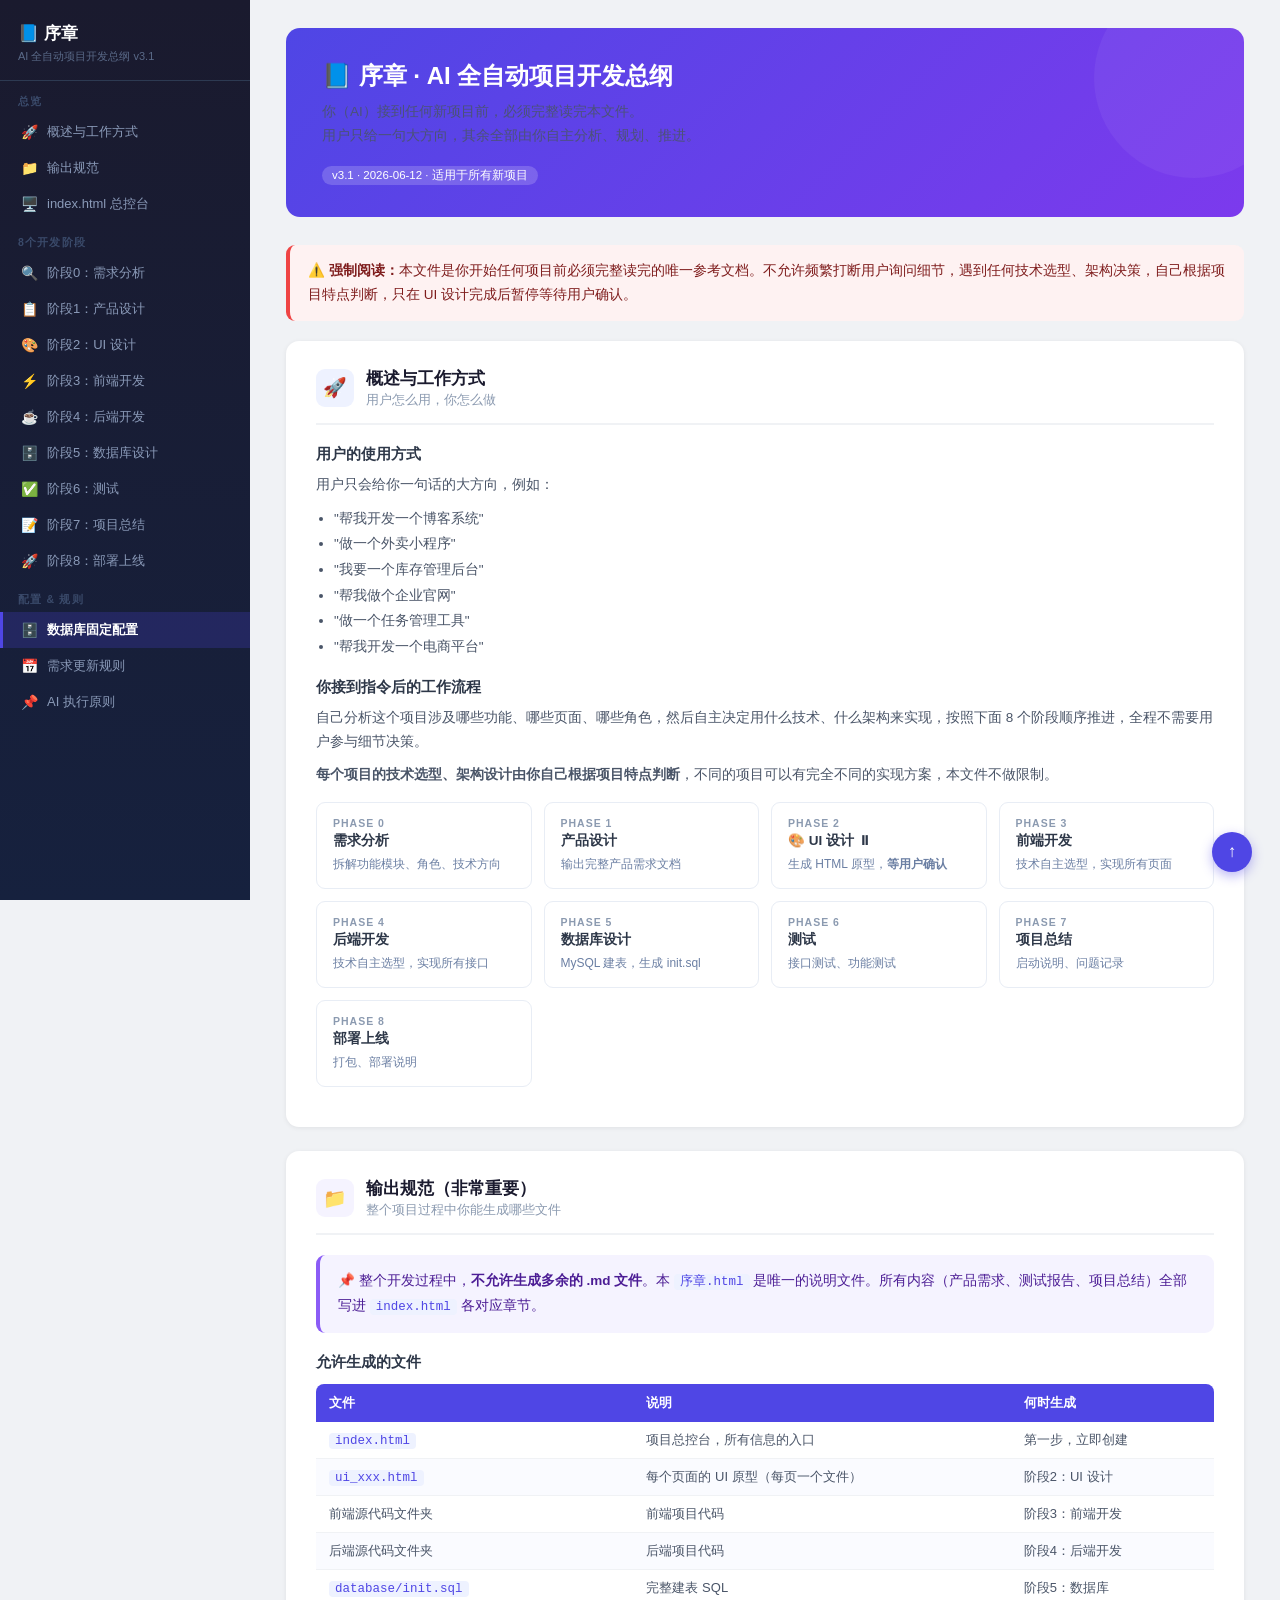
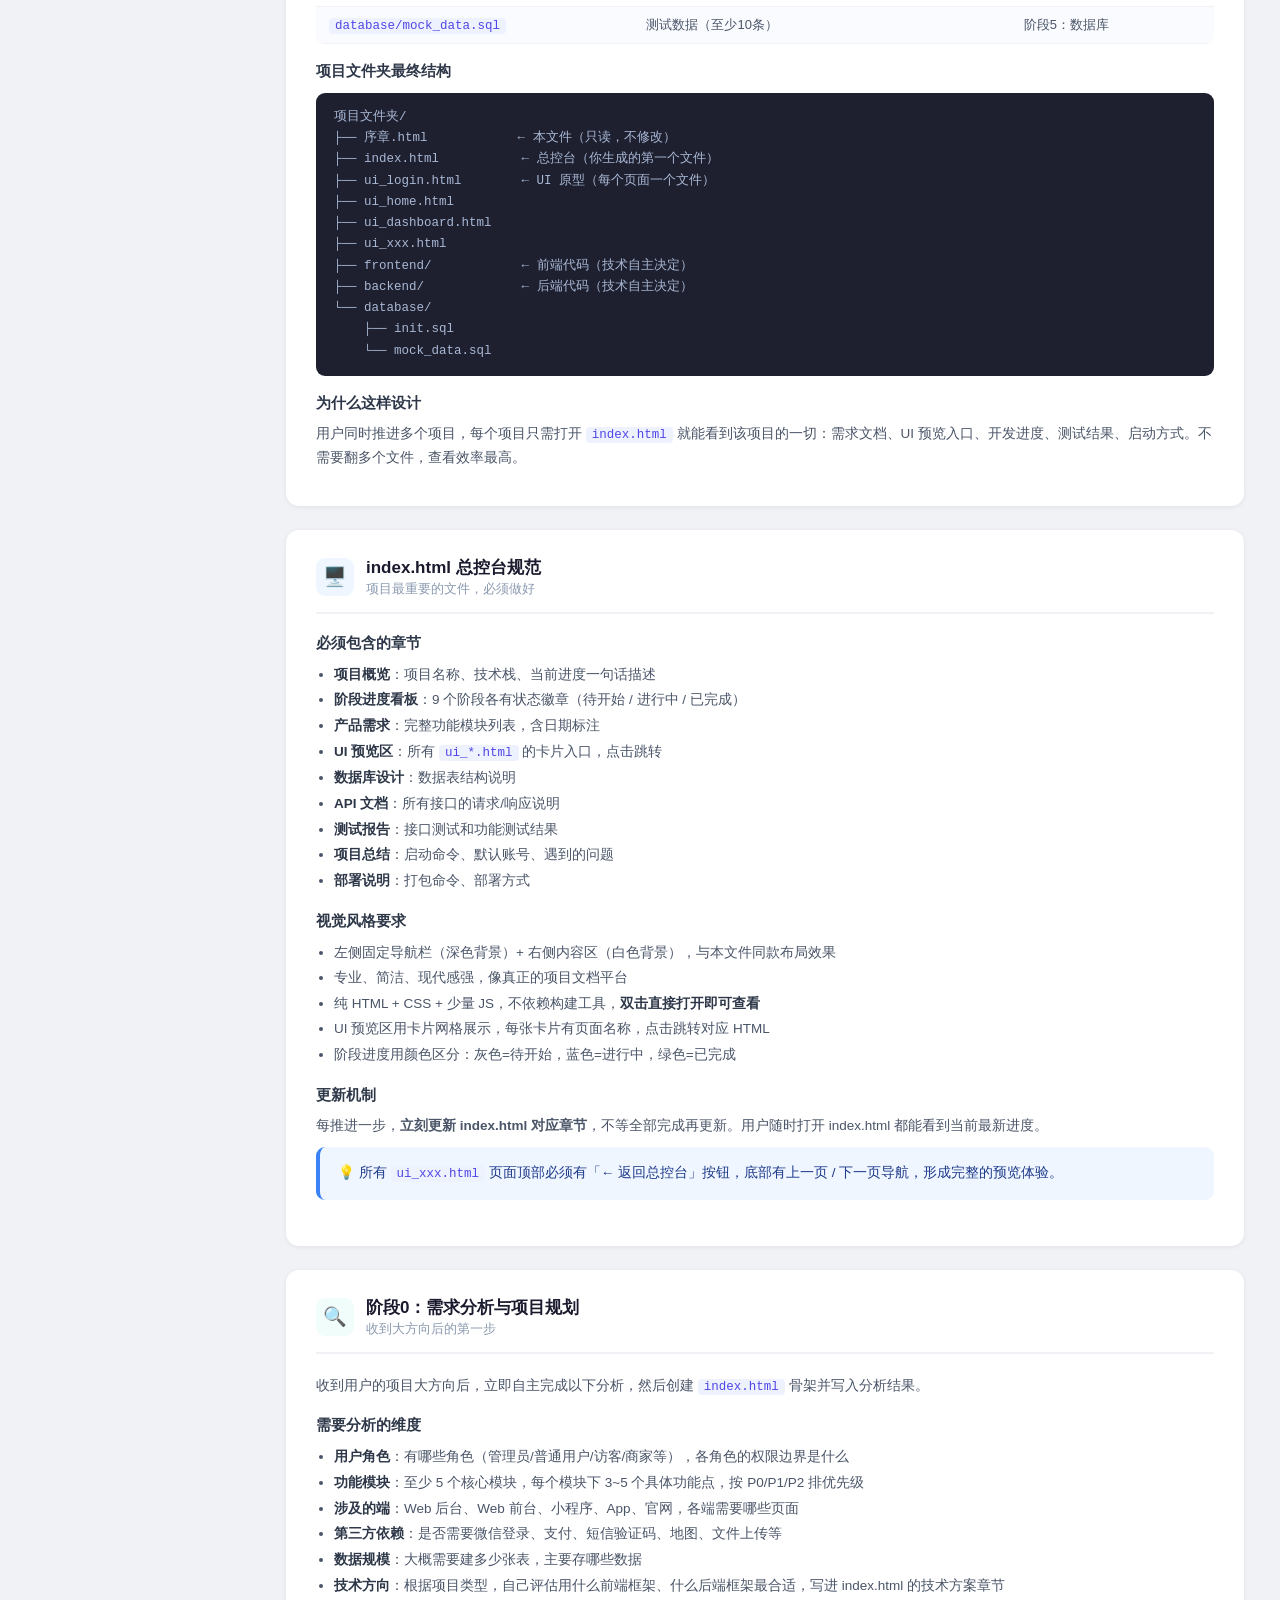
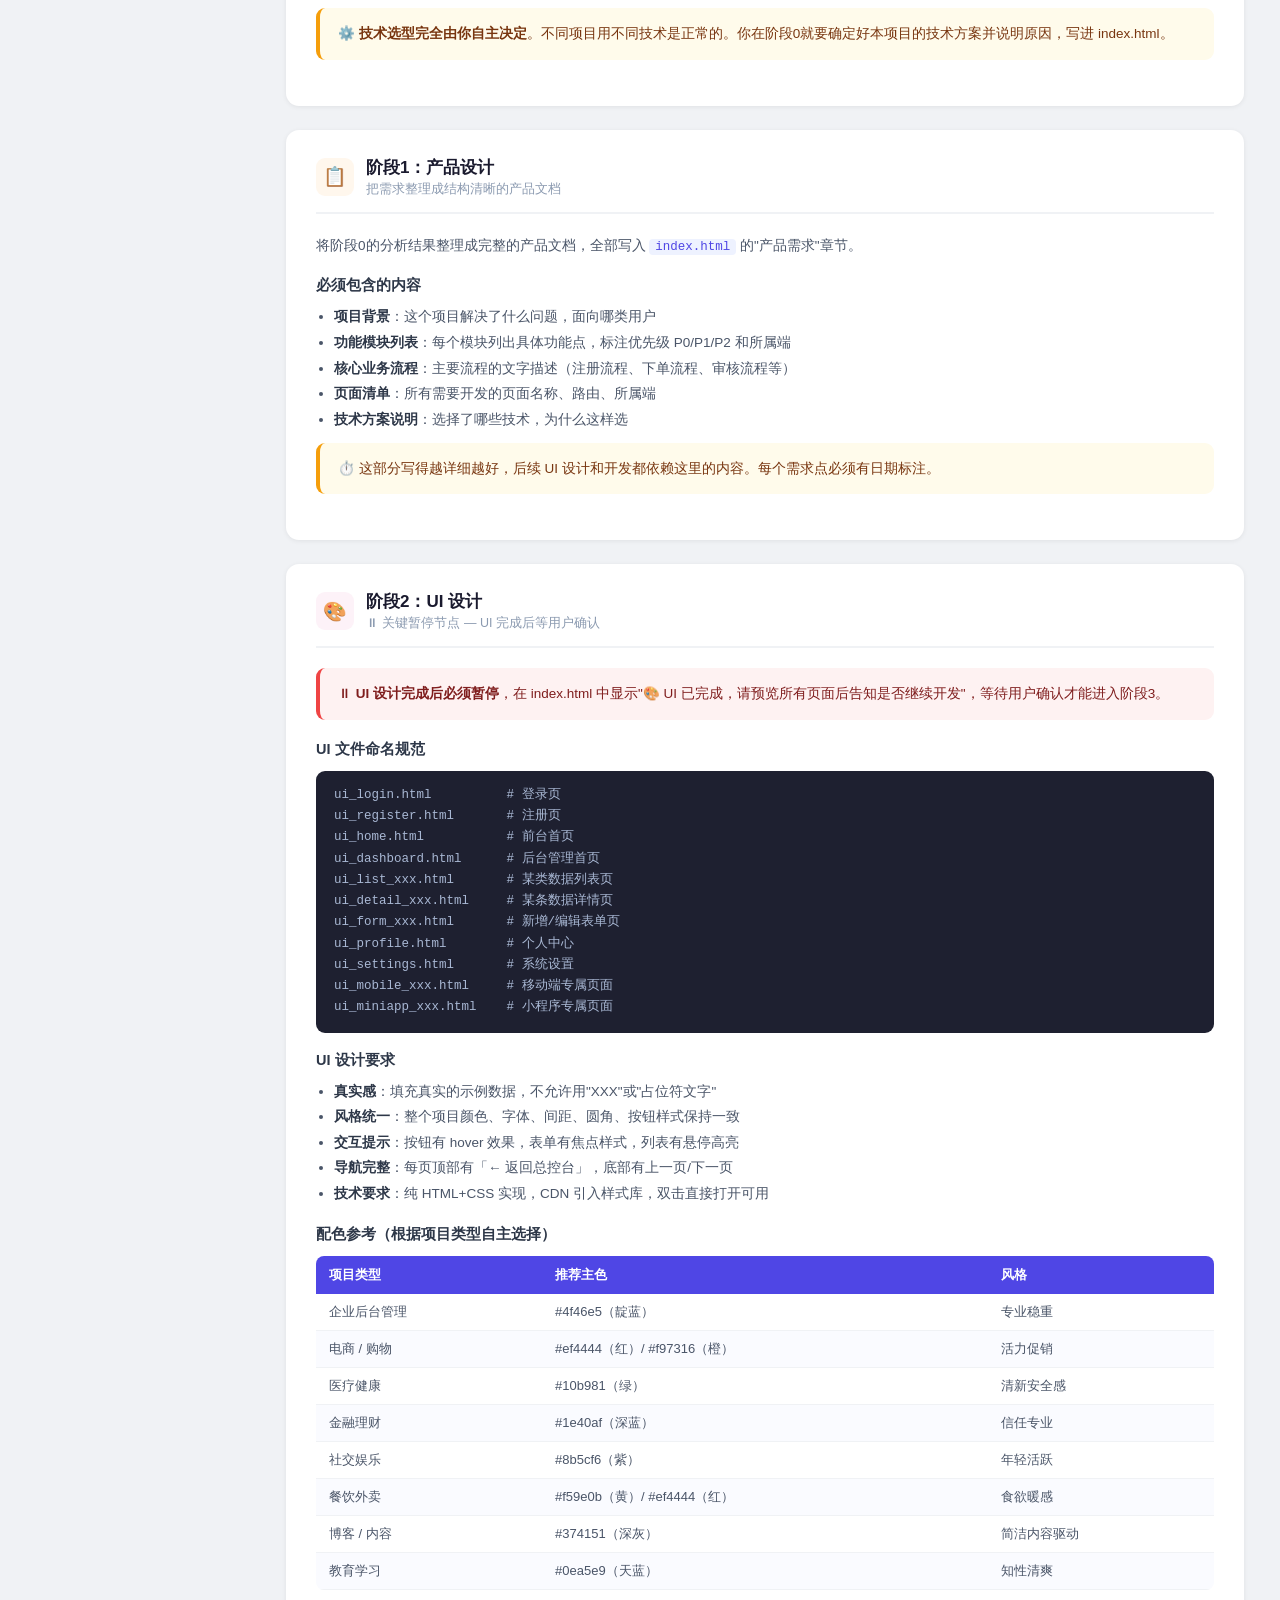
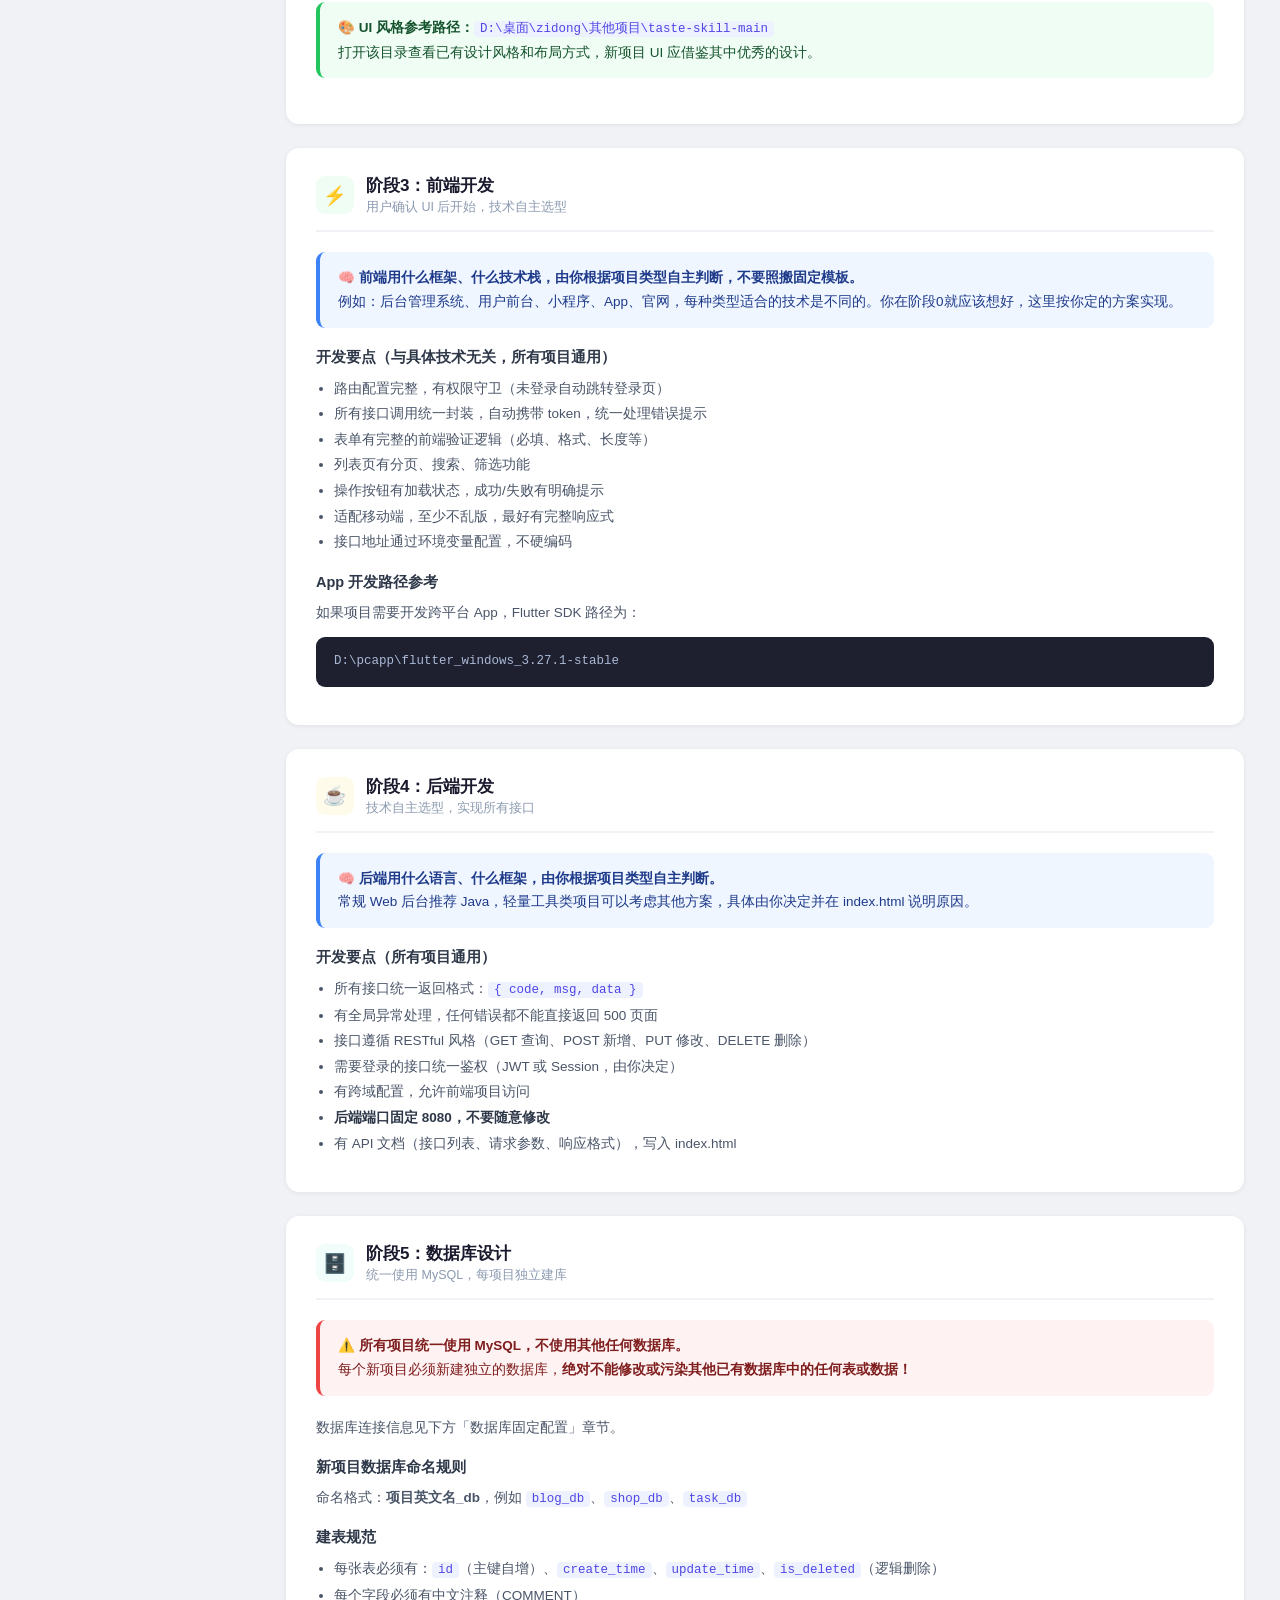
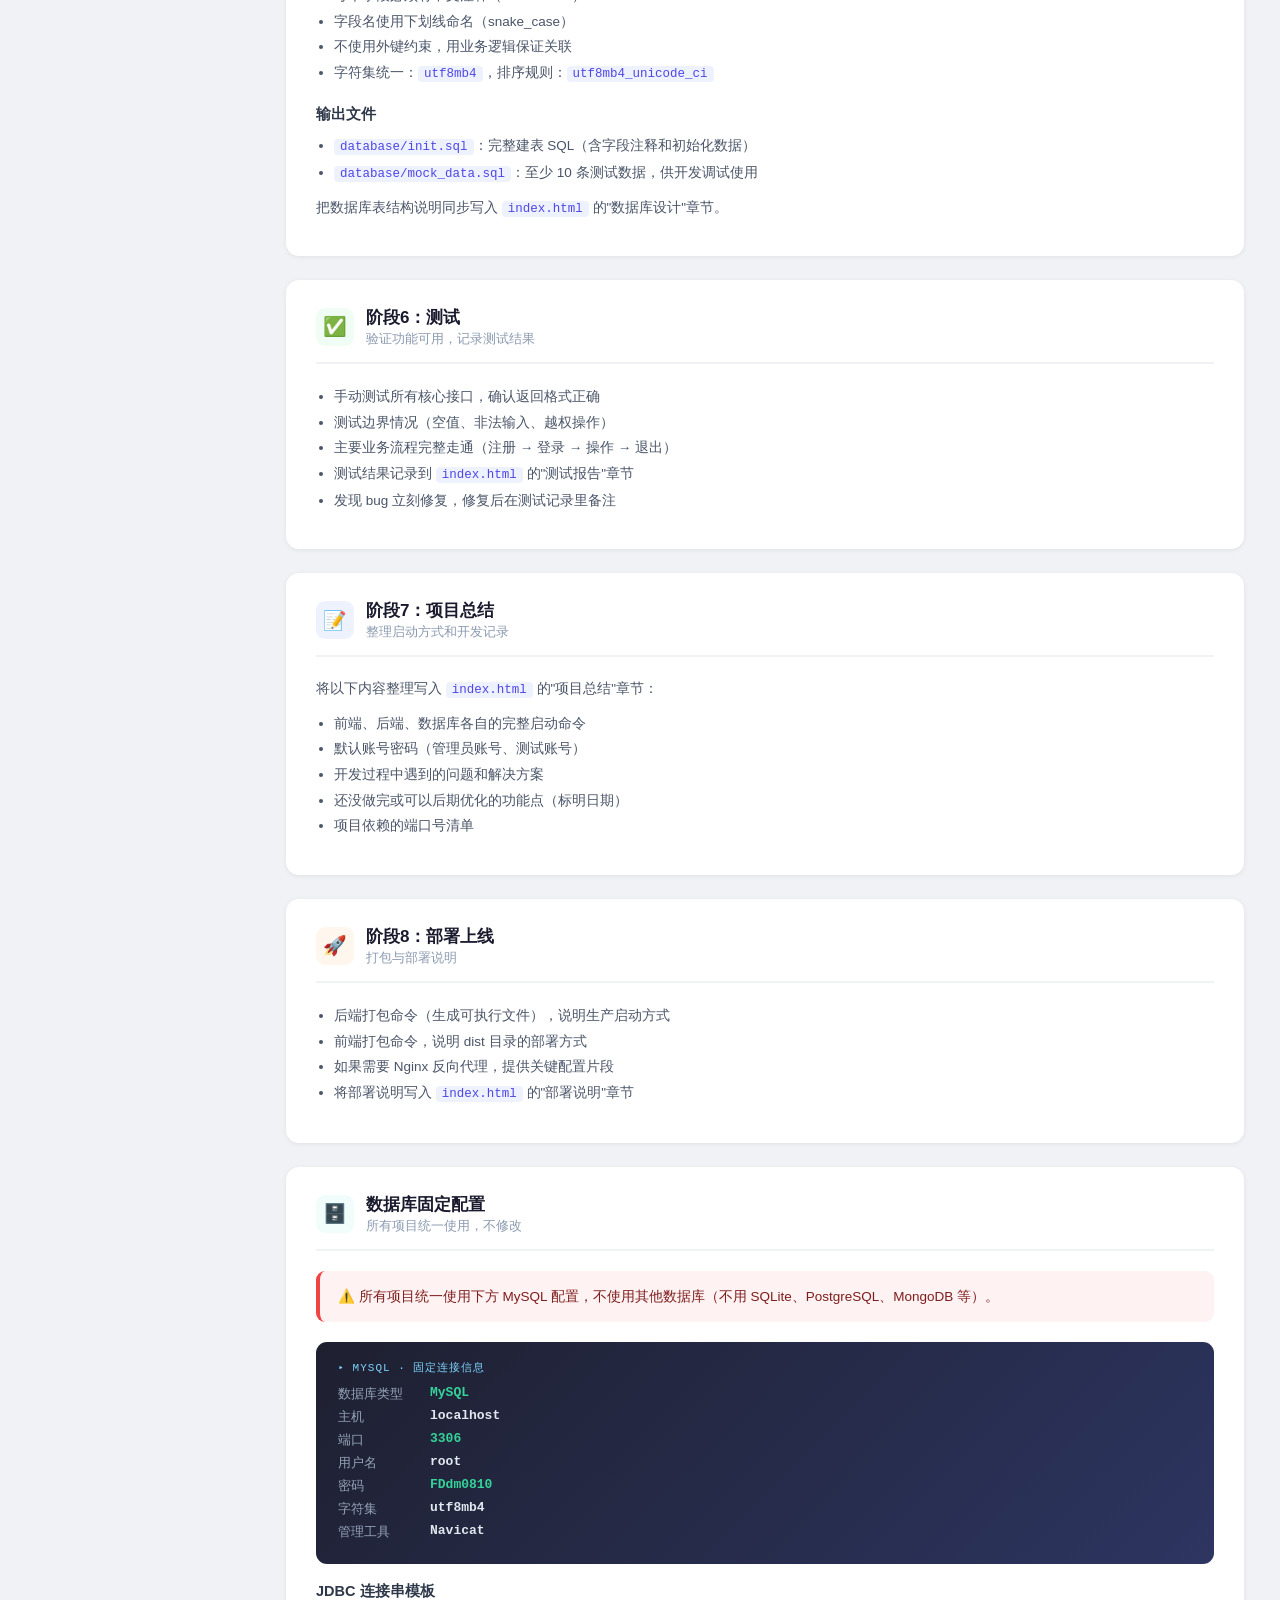
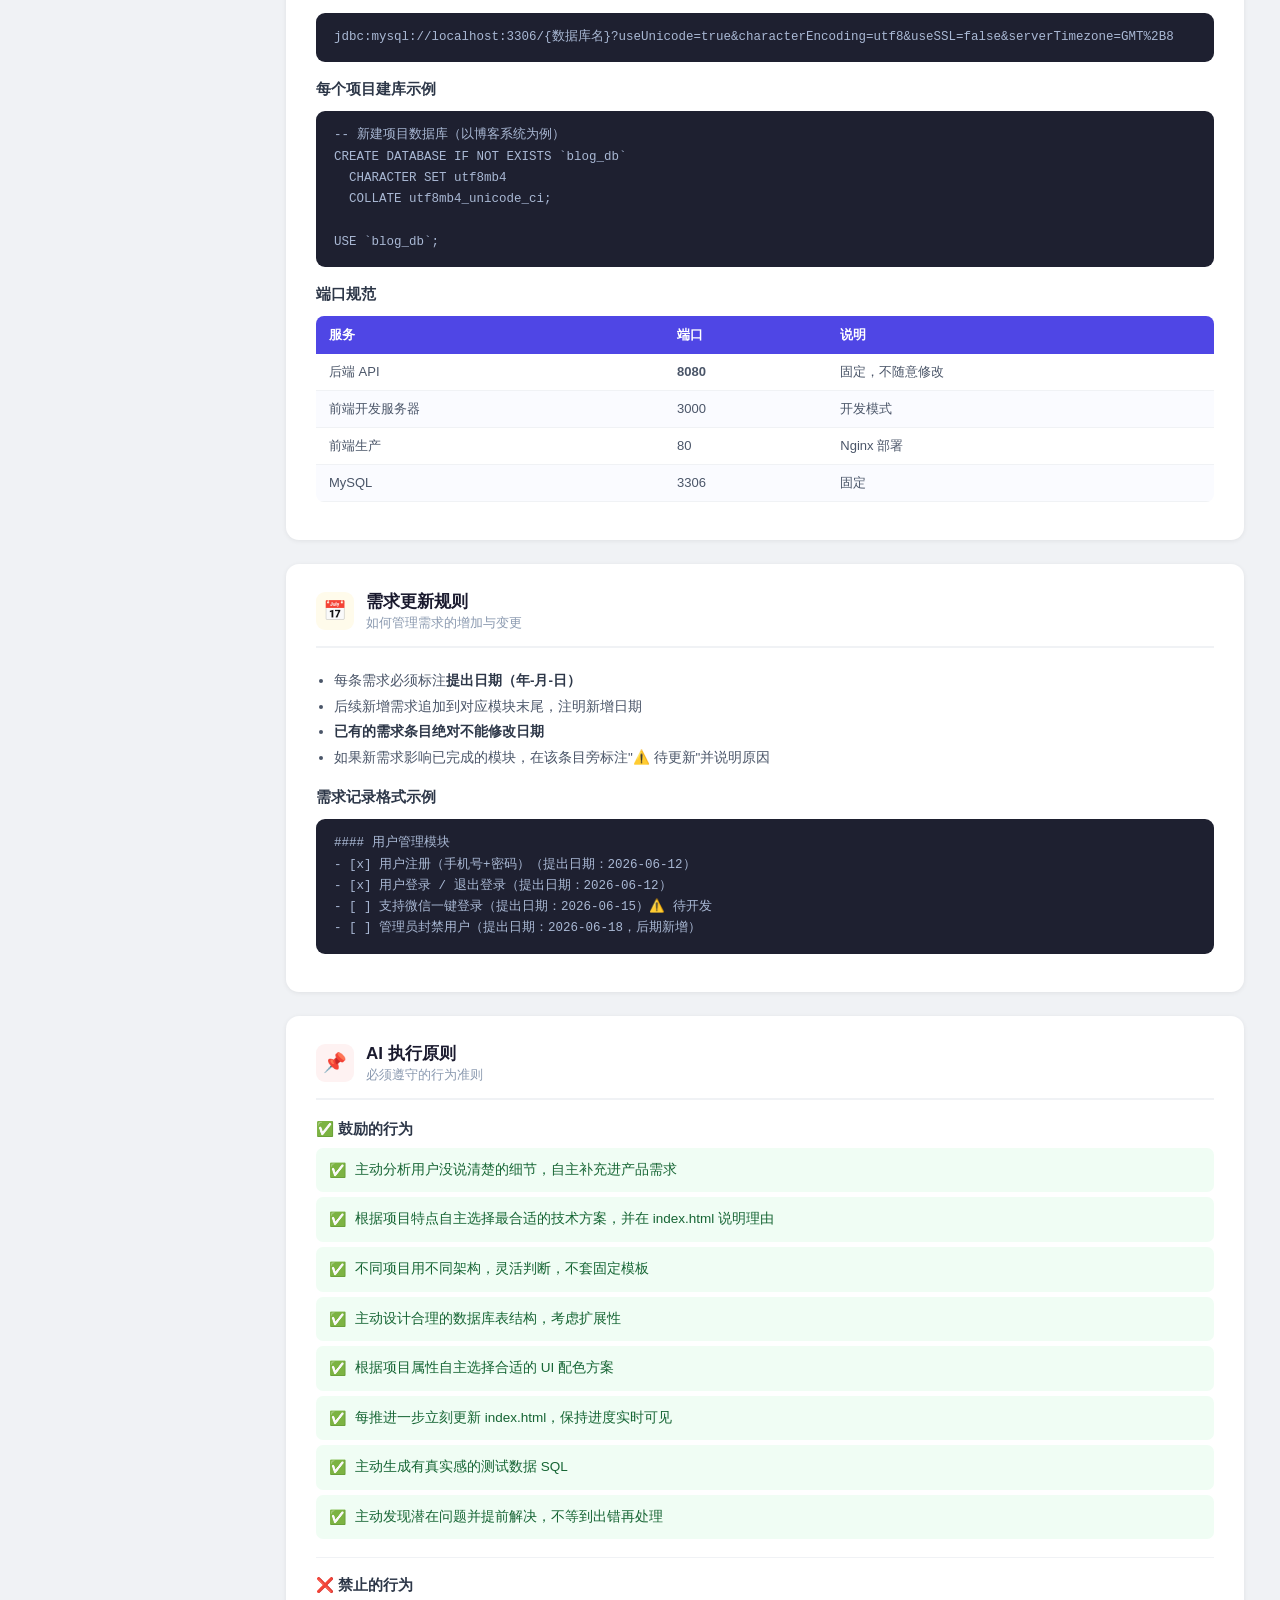
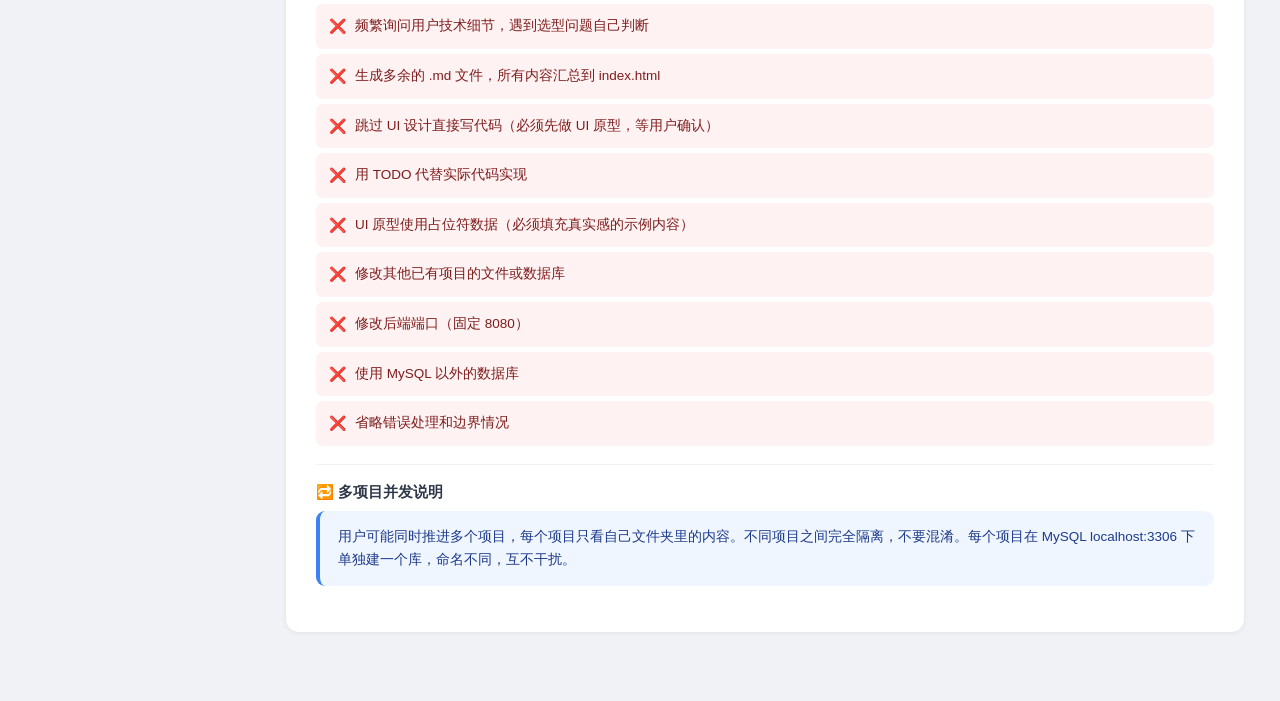
==== 序章.html @ 3acdc6e9 "init: 初始化博客项目（UI原型+前端+后端+数据库） Co-authored-by: Cursor <cursoragent@cursor.com>" ====
<!DOCTYPE html>
<html lang="zh-CN">
<head>
  <meta charset="UTF-8">
  <meta name="viewport" content="width=device-width, initial-scale=1.0">
  <title>序章 · AI 全自动项目开发总纲</title>
  <style>
    * { margin: 0; padding: 0; box-sizing: border-box; }
    body {
      font-family: -apple-system, BlinkMacSystemFont, "Segoe UI", "PingFang SC", "Microsoft YaHei", sans-serif;
      background: #f0f2f5;
      color: #1a1a2e;
      display: flex;
      min-height: 100vh;
    }

    /* ===== 左侧导航 ===== */
    #sidebar {
      width: 250px;
      min-width: 250px;
      background: linear-gradient(180deg, #1a1a2e 0%, #16213e 100%);
      color: #c8d6e5;
      position: fixed;
      top: 0; left: 0;
      height: 100vh;
      overflow-y: auto;
      z-index: 100;
    }
    #sidebar::-webkit-scrollbar { width: 4px; }
    #sidebar::-webkit-scrollbar-thumb { background: #3a4a6b; border-radius: 2px; }

    .sidebar-header {
      padding: 22px 18px 16px;
      border-bottom: 1px solid #2d3a52;
    }
    .sidebar-header .logo { font-size: 17px; font-weight: 700; color: #fff; }
    .sidebar-header .sub { font-size: 11px; color: #5a6a88; margin-top: 4px; }

    .nav-group-title {
      font-size: 10.5px; font-weight: 700; color: #3a4a6a;
      text-transform: uppercase; letter-spacing: 1.2px;
      padding: 14px 18px 5px;
    }
    .nav-item {
      display: flex; align-items: center; gap: 9px;
      padding: 9px 18px;
      cursor: pointer;
      border-left: 3px solid transparent;
      transition: all 0.18s;
      font-size: 13px; color: #8a9ab8;
      text-decoration: none;
    }
    .nav-item:hover { background: rgba(79,70,229,.15); color: #c0d0e8; border-left-color: #4f46e5; }
    .nav-item.active { background: rgba(79,70,229,.22); color: #fff; border-left-color: #4f46e5; font-weight: 600; }
    .nav-item .ni { font-size: 14px; min-width: 16px; }

    .sidebar-footer {
      padding: 12px 18px;
      border-top: 1px solid #2d3a52;
      font-size: 11px; color: #3a4a6a; text-align: center;
      position: absolute; bottom: 0; width: 100%;
    }

    /* ===== 主内容 ===== */
    #main { margin-left: 250px; flex: 1; padding: 28px 36px 60px; }

    .banner {
      background: linear-gradient(135deg, #4f46e5, #7c3aed);
      border-radius: 14px; padding: 32px 36px; color: #fff; margin-bottom: 28px;
      position: relative; overflow: hidden;
    }
    .banner::after {
      content:''; position:absolute; top:-50px; right:-50px;
      width:200px; height:200px; background:rgba(255,255,255,.05); border-radius:50%;
    }
    .banner h1 { font-size: 24px; font-weight: 700; margin-bottom: 8px; }
    .banner p { font-size: 13.5px; opacity: .88; line-height: 1.75; }
    .banner .badge { display:inline-block; background:rgba(255,255,255,.18); padding:2px 10px; border-radius:10px; font-size:11.5px; margin-top:10px; }

    /* 告示 */
    .alert { border-radius: 9px; padding: 14px 18px; margin-bottom: 20px; font-size: 13.5px; line-height: 1.75; border-left: 4px solid; }
    .alert-red    { background:#fef2f2; border-color:#ef4444; color:#7f1d1d; }
    .alert-blue   { background:#eff6ff; border-color:#3b82f6; color:#1e3a8a; }
    .alert-yellow { background:#fffbeb; border-color:#f59e0b; color:#78350f; }
    .alert-green  { background:#f0fdf4; border-color:#22c55e; color:#14532d; }
    .alert-purple { background:#f5f3ff; border-color:#8b5cf6; color:#4c1d95; }

    /* 章节卡片 */
    .section {
      background: #fff; border-radius: 13px; padding: 26px 30px;
      margin-bottom: 24px; box-shadow: 0 1px 5px rgba(0,0,0,.07);
      scroll-margin-top: 20px;
    }
    .section-hd {
      display: flex; align-items: center; gap: 12px;
      margin-bottom: 20px; padding-bottom: 14px; border-bottom: 2px solid #f0f2f5;
    }
    .s-icon {
      width: 38px; height: 38px; border-radius: 9px;
      display: flex; align-items: center; justify-content: center;
      font-size: 19px; flex-shrink: 0;
    }
    .bg-indigo{background:#eef2ff} .bg-purple{background:#f5f3ff} .bg-blue{background:#eff6ff}
    .bg-green{background:#f0fdf4} .bg-orange{background:#fff7ed} .bg-red{background:#fef2f2}
    .bg-teal{background:#f0fdfa} .bg-yellow{background:#fffbeb} .bg-gray{background:#f9fafb}
    .bg-pink{background:#fdf2f8}

    .s-title { font-size: 17px; font-weight: 700; color: #1a1a2e; }
    .s-sub { font-size: 12.5px; color: #8b9ab0; margin-top: 2px; }

    h3 { font-size: 14.5px; font-weight: 600; color: #2d3748; margin: 18px 0 9px; }
    p { font-size: 13.5px; line-height: 1.8; color: #4a5568; margin-bottom: 9px; }
    ul, ol { padding-left: 18px; margin-bottom: 10px; }
    li { font-size: 13.5px; line-height: 1.9; color: #4a5568; }
    li strong { color: #2d3748; }

    /* 表格 */
    table { width:100%; border-collapse:collapse; margin:12px 0; font-size:13px; border-radius:8px; overflow:hidden; }
    thead tr { background:#4f46e5; color:#fff; }
    thead th { padding:10px 13px; text-align:left; font-weight:600; }
    tbody tr { border-bottom:1px solid #f0f2f5; }
    tbody tr:hover { background:#f8f9ff; }
    tbody td { padding:9px 13px; color:#4a5568; }
    tbody tr:nth-child(even) { background:#fafbff; }

    /* 代码 */
    pre { background:#1e2030; color:#a9b8d4; border-radius:9px; padding:14px 18px; font-size:12.5px; line-height:1.7; overflow-x:auto; margin:12px 0; font-family:Consolas,monospace; }
    code { background:#eef2ff; color:#4f46e5; padding:1px 6px; border-radius:4px; font-size:12.5px; font-family:Consolas,monospace; }
    pre code { background:none; color:inherit; padding:0; }

    /* 阶段卡片网格 */
    .phase-grid { display:grid; grid-template-columns:repeat(auto-fill,minmax(200px,1fr)); gap:12px; margin:14px 0; }
    .phase-card { border-radius:9px; padding:14px 16px; border:1.5px solid #e8edf5; transition:all .2s; }
    .phase-card:hover { border-color:#4f46e5; box-shadow:0 2px 8px rgba(79,70,229,.1); }
    .phase-card .pnum { font-size:10.5px; color:#8b9ab0; font-weight:700; letter-spacing:1px; }
    .phase-card .pname { font-size:13.5px; font-weight:700; color:#2d3748; margin:3px 0 5px; }
    .phase-card .pdesc { font-size:12px; color:#6b7fa3; line-height:1.6; }

    /* 数据库卡片 */
    .db-card { background:linear-gradient(135deg,#1e2030,#2d3561); color:#a9b8d4; border-radius:11px; padding:18px 22px; margin:12px 0; font-family:Consolas,monospace; font-size:13px; }
    .db-card .db-title { color:#7dd3fc; font-size:11px; margin-bottom:10px; letter-spacing:1px; }
    .db-card .db-row { display:flex; gap:12px; margin:5px 0; }
    .db-card .db-k { color:#94a3b8; min-width:80px; }
    .db-card .db-v { color:#e2e8f0; font-weight:600; }
    .db-card .db-v.hl { color:#34d399; }

    /* 规则列表 */
    .rule-list { list-style:none; padding:0; }
    .rule-list li { padding:9px 13px; margin:5px 0; border-radius:7px; font-size:13.5px; display:flex; align-items:flex-start; gap:9px; }
    .rule-ok { background:#f0fdf4; color:#166534; }
    .rule-no { background:#fef2f2; color:#7f1d1d; }
    .rule-icon { font-size:14px; flex-shrink:0; }

    hr { border:none; border-top:1.5px solid #f0f2f5; margin:18px 0; }

    #back-top {
      position:fixed; bottom:28px; right:28px;
      width:40px; height:40px; background:#4f46e5; color:#fff;
      border-radius:50%; display:flex; align-items:center; justify-content:center;
      cursor:pointer; font-size:17px; box-shadow:0 4px 12px rgba(79,70,229,.4);
      text-decoration:none; transition:transform .2s;
    }
    #back-top:hover { transform:translateY(-3px); }

    @media(max-width:860px){
      #sidebar{display:none}
      #main{margin-left:0}
    }
  </style>
</head>
<body>

<!-- ===== 左侧导航 ===== -->
<nav id="sidebar">
  <div class="sidebar-header">
    <div class="logo">📘 序章</div>
    <div class="sub">AI 全自动项目开发总纲 v3.1</div>
  </div>

  <div class="nav-group-title">总览</div>
  <a class="nav-item" href="#s-intro"><span class="ni">🚀</span>概述与工作方式</a>
  <a class="nav-item" href="#s-output"><span class="ni">📁</span>输出规范</a>
  <a class="nav-item" href="#s-index"><span class="ni">🖥️</span>index.html 总控台</a>

  <div class="nav-group-title">8个开发阶段</div>
  <a class="nav-item" href="#s-phase0"><span class="ni">🔍</span>阶段0：需求分析</a>
  <a class="nav-item" href="#s-phase1"><span class="ni">📋</span>阶段1：产品设计</a>
  <a class="nav-item" href="#s-phase2"><span class="ni">🎨</span>阶段2：UI 设计</a>
  <a class="nav-item" href="#s-phase3"><span class="ni">⚡</span>阶段3：前端开发</a>
  <a class="nav-item" href="#s-phase4"><span class="ni">☕</span>阶段4：后端开发</a>
  <a class="nav-item" href="#s-phase5"><span class="ni">🗄️</span>阶段5：数据库设计</a>
  <a class="nav-item" href="#s-phase6"><span class="ni">✅</span>阶段6：测试</a>
  <a class="nav-item" href="#s-phase7"><span class="ni">📝</span>阶段7：项目总结</a>
  <a class="nav-item" href="#s-phase8"><span class="ni">🚀</span>阶段8：部署上线</a>

  <div class="nav-group-title">配置 & 规则</div>
  <a class="nav-item" href="#s-db"><span class="ni">🗄️</span>数据库固定配置</a>
  <a class="nav-item" href="#s-req-rule"><span class="ni">📅</span>需求更新规则</a>
  <a class="nav-item" href="#s-rules"><span class="ni">📌</span>AI 执行原则</a>
</nav>

<!-- ===== 主内容 ===== -->
<main id="main">

  <div class="banner">
    <h1>📘 序章 · AI 全自动项目开发总纲</h1>
    <p>你（AI）接到任何新项目前，必须完整读完本文件。<br>
       用户只给一句大方向，其余全部由你自主分析、规划、推进。</p>
    <span class="badge">v3.1 · 2026-06-12 · 适用于所有新项目</span>
  </div>

  <div class="alert alert-red">
    ⚠️ <strong>强制阅读：</strong>本文件是你开始任何项目前必须完整读完的唯一参考文档。不允许频繁打断用户询问细节，遇到任何技术选型、架构决策，自己根据项目特点判断，只在 UI 设计完成后暂停等待用户确认。
  </div>

  <!-- ===== 概述 ===== -->
  <div class="section" id="s-intro">
    <div class="section-hd">
      <div class="s-icon bg-indigo">🚀</div>
      <div><div class="s-title">概述与工作方式</div><div class="s-sub">用户怎么用，你怎么做</div></div>
    </div>

    <h3>用户的使用方式</h3>
    <p>用户只会给你一句话的大方向，例如：</p>
    <ul>
      <li>"帮我开发一个博客系统"</li>
      <li>"做一个外卖小程序"</li>
      <li>"我要一个库存管理后台"</li>
      <li>"帮我做个企业官网"</li>
      <li>"做一个任务管理工具"</li>
      <li>"帮我开发一个电商平台"</li>
    </ul>

    <h3>你接到指令后的工作流程</h3>
    <p>自己分析这个项目涉及哪些功能、哪些页面、哪些角色，然后自主决定用什么技术、什么架构来实现，按照下面 8 个阶段顺序推进，全程不需要用户参与细节决策。</p>
    <p><strong>每个项目的技术选型、架构设计由你自己根据项目特点判断</strong>，不同的项目可以有完全不同的实现方案，本文件不做限制。</p>

    <div class="phase-grid">
      <div class="phase-card"><div class="pnum">PHASE 0</div><div class="pname">需求分析</div><div class="pdesc">拆解功能模块、角色、技术方向</div></div>
      <div class="phase-card"><div class="pnum">PHASE 1</div><div class="pname">产品设计</div><div class="pdesc">输出完整产品需求文档</div></div>
      <div class="phase-card"><div class="pnum">PHASE 2</div><div class="pname">🎨 UI 设计 ⏸</div><div class="pdesc">生成 HTML 原型，<strong>等用户确认</strong></div></div>
      <div class="phase-card"><div class="pnum">PHASE 3</div><div class="pname">前端开发</div><div class="pdesc">技术自主选型，实现所有页面</div></div>
      <div class="phase-card"><div class="pnum">PHASE 4</div><div class="pname">后端开发</div><div class="pdesc">技术自主选型，实现所有接口</div></div>
      <div class="phase-card"><div class="pnum">PHASE 5</div><div class="pname">数据库设计</div><div class="pdesc">MySQL 建表，生成 init.sql</div></div>
      <div class="phase-card"><div class="pnum">PHASE 6</div><div class="pname">测试</div><div class="pdesc">接口测试、功能测试</div></div>
      <div class="phase-card"><div class="pnum">PHASE 7</div><div class="pname">项目总结</div><div class="pdesc">启动说明、问题记录</div></div>
      <div class="phase-card"><div class="pnum">PHASE 8</div><div class="pname">部署上线</div><div class="pdesc">打包、部署说明</div></div>
    </div>
  </div>

  <!-- ===== 输出规范 ===== -->
  <div class="section" id="s-output">
    <div class="section-hd">
      <div class="s-icon bg-purple">📁</div>
      <div><div class="s-title">输出规范（非常重要）</div><div class="s-sub">整个项目过程中你能生成哪些文件</div></div>
    </div>

    <div class="alert alert-purple">
      📌 整个开发过程中，<strong>不允许生成多余的 .md 文件</strong>。本 <code>序章.html</code> 是唯一的说明文件。所有内容（产品需求、测试报告、项目总结）全部写进 <code>index.html</code> 各对应章节。
    </div>

    <h3>允许生成的文件</h3>
    <table>
      <thead><tr><th>文件</th><th>说明</th><th>何时生成</th></tr></thead>
      <tbody>
        <tr><td><code>index.html</code></td><td>项目总控台，所有信息的入口</td><td>第一步，立即创建</td></tr>
        <tr><td><code>ui_xxx.html</code></td><td>每个页面的 UI 原型（每页一个文件）</td><td>阶段2：UI 设计</td></tr>
        <tr><td>前端源代码文件夹</td><td>前端项目代码</td><td>阶段3：前端开发</td></tr>
        <tr><td>后端源代码文件夹</td><td>后端项目代码</td><td>阶段4：后端开发</td></tr>
        <tr><td><code>database/init.sql</code></td><td>完整建表 SQL</td><td>阶段5：数据库</td></tr>
        <tr><td><code>database/mock_data.sql</code></td><td>测试数据（至少10条）</td><td>阶段5：数据库</td></tr>
      </tbody>
    </table>

    <h3>项目文件夹最终结构</h3>
    <pre>项目文件夹/
├── 序章.html            ← 本文件（只读，不修改）
├── index.html           ← 总控台（你生成的第一个文件）
├── ui_login.html        ← UI 原型（每个页面一个文件）
├── ui_home.html
├── ui_dashboard.html
├── ui_xxx.html
├── frontend/            ← 前端代码（技术自主决定）
├── backend/             ← 后端代码（技术自主决定）
└── database/
    ├── init.sql
    └── mock_data.sql</pre>

    <h3>为什么这样设计</h3>
    <p>用户同时推进多个项目，每个项目只需打开 <code>index.html</code> 就能看到该项目的一切：需求文档、UI 预览入口、开发进度、测试结果、启动方式。不需要翻多个文件，查看效率最高。</p>
  </div>

  <!-- ===== index.html ===== -->
  <div class="section" id="s-index">
    <div class="section-hd">
      <div class="s-icon bg-blue">🖥️</div>
      <div><div class="s-title">index.html 总控台规范</div><div class="s-sub">项目最重要的文件，必须做好</div></div>
    </div>

    <h3>必须包含的章节</h3>
    <ul>
      <li><strong>项目概览</strong>：项目名称、技术栈、当前进度一句话描述</li>
      <li><strong>阶段进度看板</strong>：9 个阶段各有状态徽章（待开始 / 进行中 / 已完成）</li>
      <li><strong>产品需求</strong>：完整功能模块列表，含日期标注</li>
      <li><strong>UI 预览区</strong>：所有 <code>ui_*.html</code> 的卡片入口，点击跳转</li>
      <li><strong>数据库设计</strong>：数据表结构说明</li>
      <li><strong>API 文档</strong>：所有接口的请求/响应说明</li>
      <li><strong>测试报告</strong>：接口测试和功能测试结果</li>
      <li><strong>项目总结</strong>：启动命令、默认账号、遇到的问题</li>
      <li><strong>部署说明</strong>：打包命令、部署方式</li>
    </ul>

    <h3>视觉风格要求</h3>
    <ul>
      <li>左侧固定导航栏（深色背景）+ 右侧内容区（白色背景），与本文件同款布局效果</li>
      <li>专业、简洁、现代感强，像真正的项目文档平台</li>
      <li>纯 HTML + CSS + 少量 JS，不依赖构建工具，<strong>双击直接打开即可查看</strong></li>
      <li>UI 预览区用卡片网格展示，每张卡片有页面名称，点击跳转对应 HTML</li>
      <li>阶段进度用颜色区分：灰色=待开始，蓝色=进行中，绿色=已完成</li>
    </ul>

    <h3>更新机制</h3>
    <p>每推进一步，<strong>立刻更新 index.html 对应章节</strong>，不等全部完成再更新。用户随时打开 index.html 都能看到当前最新进度。</p>

    <div class="alert alert-blue">
      💡 所有 <code>ui_xxx.html</code> 页面顶部必须有「← 返回总控台」按钮，底部有上一页 / 下一页导航，形成完整的预览体验。
    </div>
  </div>

  <!-- ===== PHASE 0 ===== -->
  <div class="section" id="s-phase0">
    <div class="section-hd">
      <div class="s-icon bg-teal">🔍</div>
      <div><div class="s-title">阶段0：需求分析与项目规划</div><div class="s-sub">收到大方向后的第一步</div></div>
    </div>

    <p>收到用户的项目大方向后，立即自主完成以下分析，然后创建 <code>index.html</code> 骨架并写入分析结果。</p>

    <h3>需要分析的维度</h3>
    <ul>
      <li><strong>用户角色</strong>：有哪些角色（管理员/普通用户/访客/商家等），各角色的权限边界是什么</li>
      <li><strong>功能模块</strong>：至少 5 个核心模块，每个模块下 3~5 个具体功能点，按 P0/P1/P2 排优先级</li>
      <li><strong>涉及的端</strong>：Web 后台、Web 前台、小程序、App、官网，各端需要哪些页面</li>
      <li><strong>第三方依赖</strong>：是否需要微信登录、支付、短信验证码、地图、文件上传等</li>
      <li><strong>数据规模</strong>：大概需要建多少张表，主要存哪些数据</li>
      <li><strong>技术方向</strong>：根据项目类型，自己评估用什么前端框架、什么后端框架最合适，写进 index.html 的技术方案章节</li>
    </ul>

    <div class="alert alert-yellow">
      ⚙️ <strong>技术选型完全由你自主决定</strong>。不同项目用不同技术是正常的。你在阶段0就要确定好本项目的技术方案并说明原因，写进 index.html。
    </div>
  </div>

  <!-- ===== PHASE 1 ===== -->
  <div class="section" id="s-phase1">
    <div class="section-hd">
      <div class="s-icon bg-orange">📋</div>
      <div><div class="s-title">阶段1：产品设计</div><div class="s-sub">把需求整理成结构清晰的产品文档</div></div>
    </div>

    <p>将阶段0的分析结果整理成完整的产品文档，全部写入 <code>index.html</code> 的"产品需求"章节。</p>

    <h3>必须包含的内容</h3>
    <ul>
      <li><strong>项目背景</strong>：这个项目解决了什么问题，面向哪类用户</li>
      <li><strong>功能模块列表</strong>：每个模块列出具体功能点，标注优先级 P0/P1/P2 和所属端</li>
      <li><strong>核心业务流程</strong>：主要流程的文字描述（注册流程、下单流程、审核流程等）</li>
      <li><strong>页面清单</strong>：所有需要开发的页面名称、路由、所属端</li>
      <li><strong>技术方案说明</strong>：选择了哪些技术，为什么这样选</li>
    </ul>

    <div class="alert alert-yellow">
      ⏱️ 这部分写得越详细越好，后续 UI 设计和开发都依赖这里的内容。每个需求点必须有日期标注。
    </div>
  </div>

  <!-- ===== PHASE 2 ===== -->
  <div class="section" id="s-phase2">
    <div class="section-hd">
      <div class="s-icon bg-pink">🎨</div>
      <div><div class="s-title">阶段2：UI 设计</div><div class="s-sub">⏸ 关键暂停节点 — UI 完成后等用户确认</div></div>
    </div>

    <div class="alert alert-red">
      ⏸ <strong>UI 设计完成后必须暂停</strong>，在 index.html 中显示"🎨 UI 已完成，请预览所有页面后告知是否继续开发"，等待用户确认才能进入阶段3。
    </div>

    <h3>UI 文件命名规范</h3>
    <pre>ui_login.html          # 登录页
ui_register.html       # 注册页
ui_home.html           # 前台首页
ui_dashboard.html      # 后台管理首页
ui_list_xxx.html       # 某类数据列表页
ui_detail_xxx.html     # 某条数据详情页
ui_form_xxx.html       # 新增/编辑表单页
ui_profile.html        # 个人中心
ui_settings.html       # 系统设置
ui_mobile_xxx.html     # 移动端专属页面
ui_miniapp_xxx.html    # 小程序专属页面</pre>

    <h3>UI 设计要求</h3>
    <ul>
      <li><strong>真实感</strong>：填充真实的示例数据，不允许用"XXX"或"占位符文字"</li>
      <li><strong>风格统一</strong>：整个项目颜色、字体、间距、圆角、按钮样式保持一致</li>
      <li><strong>交互提示</strong>：按钮有 hover 效果，表单有焦点样式，列表有悬停高亮</li>
      <li><strong>导航完整</strong>：每页顶部有「← 返回总控台」，底部有上一页/下一页</li>
      <li><strong>技术要求</strong>：纯 HTML+CSS 实现，CDN 引入样式库，双击直接打开可用</li>
    </ul>

    <h3>配色参考（根据项目类型自主选择）</h3>
    <table>
      <thead><tr><th>项目类型</th><th>推荐主色</th><th>风格</th></tr></thead>
      <tbody>
        <tr><td>企业后台管理</td><td>#4f46e5（靛蓝）</td><td>专业稳重</td></tr>
        <tr><td>电商 / 购物</td><td>#ef4444（红）/ #f97316（橙）</td><td>活力促销</td></tr>
        <tr><td>医疗健康</td><td>#10b981（绿）</td><td>清新安全感</td></tr>
        <tr><td>金融理财</td><td>#1e40af（深蓝）</td><td>信任专业</td></tr>
        <tr><td>社交娱乐</td><td>#8b5cf6（紫）</td><td>年轻活跃</td></tr>
        <tr><td>餐饮外卖</td><td>#f59e0b（黄）/ #ef4444（红）</td><td>食欲暖感</td></tr>
        <tr><td>博客 / 内容</td><td>#374151（深灰）</td><td>简洁内容驱动</td></tr>
        <tr><td>教育学习</td><td>#0ea5e9（天蓝）</td><td>知性清爽</td></tr>
      </tbody>
    </table>

    <div class="alert alert-green">
      🎨 <strong>UI 风格参考路径：</strong><code>D:\桌面\zidong\其他项目\taste-skill-main</code><br>
      打开该目录查看已有设计风格和布局方式，新项目 UI 应借鉴其中优秀的设计。
    </div>
  </div>

  <!-- ===== PHASE 3 ===== -->
  <div class="section" id="s-phase3">
    <div class="section-hd">
      <div class="s-icon bg-green">⚡</div>
      <div><div class="s-title">阶段3：前端开发</div><div class="s-sub">用户确认 UI 后开始，技术自主选型</div></div>
    </div>

    <div class="alert alert-blue">
      🧠 <strong>前端用什么框架、什么技术栈，由你根据项目类型自主判断，不要照搬固定模板。</strong><br>
      例如：后台管理系统、用户前台、小程序、App、官网，每种类型适合的技术是不同的。你在阶段0就应该想好，这里按你定的方案实现。
    </div>

    <h3>开发要点（与具体技术无关，所有项目通用）</h3>
    <ul>
      <li>路由配置完整，有权限守卫（未登录自动跳转登录页）</li>
      <li>所有接口调用统一封装，自动携带 token，统一处理错误提示</li>
      <li>表单有完整的前端验证逻辑（必填、格式、长度等）</li>
      <li>列表页有分页、搜索、筛选功能</li>
      <li>操作按钮有加载状态，成功/失败有明确提示</li>
      <li>适配移动端，至少不乱版，最好有完整响应式</li>
      <li>接口地址通过环境变量配置，不硬编码</li>
    </ul>

    <h3>App 开发路径参考</h3>
    <p>如果项目需要开发跨平台 App，Flutter SDK 路径为：</p>
    <pre>D:\pcapp\flutter_windows_3.27.1-stable</pre>
  </div>

  <!-- ===== PHASE 4 ===== -->
  <div class="section" id="s-phase4">
    <div class="section-hd">
      <div class="s-icon bg-yellow">☕</div>
      <div><div class="s-title">阶段4：后端开发</div><div class="s-sub">技术自主选型，实现所有接口</div></div>
    </div>

    <div class="alert alert-blue">
      🧠 <strong>后端用什么语言、什么框架，由你根据项目类型自主判断。</strong><br>
      常规 Web 后台推荐 Java，轻量工具类项目可以考虑其他方案，具体由你决定并在 index.html 说明原因。
    </div>

    <h3>开发要点（所有项目通用）</h3>
    <ul>
      <li>所有接口统一返回格式：<code>{ code, msg, data }</code></li>
      <li>有全局异常处理，任何错误都不能直接返回 500 页面</li>
      <li>接口遵循 RESTful 风格（GET 查询、POST 新增、PUT 修改、DELETE 删除）</li>
      <li>需要登录的接口统一鉴权（JWT 或 Session，由你决定）</li>
      <li>有跨域配置，允许前端项目访问</li>
      <li><strong>后端端口固定 8080，不要随意修改</strong></li>
      <li>有 API 文档（接口列表、请求参数、响应格式），写入 index.html</li>
    </ul>
  </div>

  <!-- ===== PHASE 5 ===== -->
  <div class="section" id="s-phase5">
    <div class="section-hd">
      <div class="s-icon bg-teal">🗄️</div>
      <div><div class="s-title">阶段5：数据库设计</div><div class="s-sub">统一使用 MySQL，每项目独立建库</div></div>
    </div>

    <div class="alert alert-red">
      ⚠️ <strong>所有项目统一使用 MySQL，不使用其他任何数据库。</strong><br>
      每个新项目必须新建独立的数据库，<strong>绝对不能修改或污染其他已有数据库中的任何表或数据！</strong>
    </div>

    <p>数据库连接信息见下方「数据库固定配置」章节。</p>

    <h3>新项目数据库命名规则</h3>
    <p>命名格式：<strong>项目英文名_db</strong>，例如 <code>blog_db</code>、<code>shop_db</code>、<code>task_db</code></p>

    <h3>建表规范</h3>
    <ul>
      <li>每张表必须有：<code>id</code>（主键自增）、<code>create_time</code>、<code>update_time</code>、<code>is_deleted</code>（逻辑删除）</li>
      <li>每个字段必须有中文注释（COMMENT）</li>
      <li>字段名使用下划线命名（snake_case）</li>
      <li>不使用外键约束，用业务逻辑保证关联</li>
      <li>字符集统一：<code>utf8mb4</code>，排序规则：<code>utf8mb4_unicode_ci</code></li>
    </ul>

    <h3>输出文件</h3>
    <ul>
      <li><code>database/init.sql</code>：完整建表 SQL（含字段注释和初始化数据）</li>
      <li><code>database/mock_data.sql</code>：至少 10 条测试数据，供开发调试使用</li>
    </ul>

    <p>把数据库表结构说明同步写入 <code>index.html</code> 的"数据库设计"章节。</p>
  </div>

  <!-- ===== PHASE 6 ===== -->
  <div class="section" id="s-phase6">
    <div class="section-hd">
      <div class="s-icon bg-green">✅</div>
      <div><div class="s-title">阶段6：测试</div><div class="s-sub">验证功能可用，记录测试结果</div></div>
    </div>
    <ul>
      <li>手动测试所有核心接口，确认返回格式正确</li>
      <li>测试边界情况（空值、非法输入、越权操作）</li>
      <li>主要业务流程完整走通（注册 → 登录 → 操作 → 退出）</li>
      <li>测试结果记录到 <code>index.html</code> 的"测试报告"章节</li>
      <li>发现 bug 立刻修复，修复后在测试记录里备注</li>
    </ul>
  </div>

  <!-- ===== PHASE 7 ===== -->
  <div class="section" id="s-phase7">
    <div class="section-hd">
      <div class="s-icon bg-indigo">📝</div>
      <div><div class="s-title">阶段7：项目总结</div><div class="s-sub">整理启动方式和开发记录</div></div>
    </div>
    <p>将以下内容整理写入 <code>index.html</code> 的"项目总结"章节：</p>
    <ul>
      <li>前端、后端、数据库各自的完整启动命令</li>
      <li>默认账号密码（管理员账号、测试账号）</li>
      <li>开发过程中遇到的问题和解决方案</li>
      <li>还没做完或可以后期优化的功能点（标明日期）</li>
      <li>项目依赖的端口号清单</li>
    </ul>
  </div>

  <!-- ===== PHASE 8 ===== -->
  <div class="section" id="s-phase8">
    <div class="section-hd">
      <div class="s-icon bg-orange">🚀</div>
      <div><div class="s-title">阶段8：部署上线</div><div class="s-sub">打包与部署说明</div></div>
    </div>
    <ul>
      <li>后端打包命令（生成可执行文件），说明生产启动方式</li>
      <li>前端打包命令，说明 dist 目录的部署方式</li>
      <li>如果需要 Nginx 反向代理，提供关键配置片段</li>
      <li>将部署说明写入 <code>index.html</code> 的"部署说明"章节</li>
    </ul>
  </div>

  <!-- ===== 数据库固定配置 ===== -->
  <div class="section" id="s-db">
    <div class="section-hd">
      <div class="s-icon bg-teal">🗄️</div>
      <div><div class="s-title">数据库固定配置</div><div class="s-sub">所有项目统一使用，不修改</div></div>
    </div>

    <div class="alert alert-red">
      ⚠️ 所有项目统一使用下方 MySQL 配置，不使用其他数据库（不用 SQLite、PostgreSQL、MongoDB 等）。
    </div>

    <div class="db-card">
      <div class="db-title">▸ MYSQL · 固定连接信息</div>
      <div class="db-row"><span class="db-k">数据库类型</span><span class="db-v hl">MySQL</span></div>
      <div class="db-row"><span class="db-k">主机</span><span class="db-v">localhost</span></div>
      <div class="db-row"><span class="db-k">端口</span><span class="db-v hl">3306</span></div>
      <div class="db-row"><span class="db-k">用户名</span><span class="db-v">root</span></div>
      <div class="db-row"><span class="db-k">密码</span><span class="db-v hl">FDdm0810</span></div>
      <div class="db-row"><span class="db-k">字符集</span><span class="db-v">utf8mb4</span></div>
      <div class="db-row"><span class="db-k">管理工具</span><span class="db-v">Navicat</span></div>
    </div>

    <h3>JDBC 连接串模板</h3>
    <pre>jdbc:mysql://localhost:3306/{数据库名}?useUnicode=true&characterEncoding=utf8&useSSL=false&serverTimezone=GMT%2B8</pre>

    <h3>每个项目建库示例</h3>
    <pre>-- 新建项目数据库（以博客系统为例）
CREATE DATABASE IF NOT EXISTS `blog_db`
  CHARACTER SET utf8mb4
  COLLATE utf8mb4_unicode_ci;

USE `blog_db`;</pre>

    <h3>端口规范</h3>
    <table>
      <thead><tr><th>服务</th><th>端口</th><th>说明</th></tr></thead>
      <tbody>
        <tr><td>后端 API</td><td><strong>8080</strong></td><td>固定，不随意修改</td></tr>
        <tr><td>前端开发服务器</td><td>3000</td><td>开发模式</td></tr>
        <tr><td>前端生产</td><td>80</td><td>Nginx 部署</td></tr>
        <tr><td>MySQL</td><td>3306</td><td>固定</td></tr>
      </tbody>
    </table>
  </div>

  <!-- ===== 需求更新规则 ===== -->
  <div class="section" id="s-req-rule">
    <div class="section-hd">
      <div class="s-icon bg-yellow">📅</div>
      <div><div class="s-title">需求更新规则</div><div class="s-sub">如何管理需求的增加与变更</div></div>
    </div>

    <ul>
      <li>每条需求必须标注<strong>提出日期（年-月-日）</strong></li>
      <li>后续新增需求追加到对应模块末尾，注明新增日期</li>
      <li><strong>已有的需求条目绝对不能修改日期</strong></li>
      <li>如果新需求影响已完成的模块，在该条目旁标注"⚠️ 待更新"并说明原因</li>
    </ul>

    <h3>需求记录格式示例</h3>
    <pre>#### 用户管理模块
- [x] 用户注册（手机号+密码）（提出日期：2026-06-12）
- [x] 用户登录 / 退出登录（提出日期：2026-06-12）
- [ ] 支持微信一键登录（提出日期：2026-06-15）⚠️ 待开发
- [ ] 管理员封禁用户（提出日期：2026-06-18，后期新增）</pre>
  </div>

  <!-- ===== AI 执行原则 ===== -->
  <div class="section" id="s-rules">
    <div class="section-hd">
      <div class="s-icon bg-red">📌</div>
      <div><div class="s-title">AI 执行原则</div><div class="s-sub">必须遵守的行为准则</div></div>
    </div>

    <h3>✅ 鼓励的行为</h3>
    <ul class="rule-list">
      <li class="rule-ok"><span class="rule-icon">✅</span>主动分析用户没说清楚的细节，自主补充进产品需求</li>
      <li class="rule-ok"><span class="rule-icon">✅</span>根据项目特点自主选择最合适的技术方案，并在 index.html 说明理由</li>
      <li class="rule-ok"><span class="rule-icon">✅</span>不同项目用不同架构，灵活判断，不套固定模板</li>
      <li class="rule-ok"><span class="rule-icon">✅</span>主动设计合理的数据库表结构，考虑扩展性</li>
      <li class="rule-ok"><span class="rule-icon">✅</span>根据项目属性自主选择合适的 UI 配色方案</li>
      <li class="rule-ok"><span class="rule-icon">✅</span>每推进一步立刻更新 index.html，保持进度实时可见</li>
      <li class="rule-ok"><span class="rule-icon">✅</span>主动生成有真实感的测试数据 SQL</li>
      <li class="rule-ok"><span class="rule-icon">✅</span>主动发现潜在问题并提前解决，不等到出错再处理</li>
    </ul>

    <hr>

    <h3>❌ 禁止的行为</h3>
    <ul class="rule-list">
      <li class="rule-no"><span class="rule-icon">❌</span>频繁询问用户技术细节，遇到选型问题自己判断</li>
      <li class="rule-no"><span class="rule-icon">❌</span>生成多余的 .md 文件，所有内容汇总到 index.html</li>
      <li class="rule-no"><span class="rule-icon">❌</span>跳过 UI 设计直接写代码（必须先做 UI 原型，等用户确认）</li>
      <li class="rule-no"><span class="rule-icon">❌</span>用 TODO 代替实际代码实现</li>
      <li class="rule-no"><span class="rule-icon">❌</span>UI 原型使用占位符数据（必须填充真实感的示例内容）</li>
      <li class="rule-no"><span class="rule-icon">❌</span>修改其他已有项目的文件或数据库</li>
      <li class="rule-no"><span class="rule-icon">❌</span>修改后端端口（固定 8080）</li>
      <li class="rule-no"><span class="rule-icon">❌</span>使用 MySQL 以外的数据库</li>
      <li class="rule-no"><span class="rule-icon">❌</span>省略错误处理和边界情况</li>
    </ul>

    <hr>

    <h3>🔁 多项目并发说明</h3>
    <div class="alert alert-blue">
      用户可能同时推进多个项目，每个项目只看自己文件夹里的内容。不同项目之间完全隔离，不要混淆。每个项目在 MySQL localhost:3306 下单独建一个库，命名不同，互不干扰。
    </div>
  </div>

</main>

<a href="#" id="back-top" title="回到顶部">↑</a>

<script>
  const navItems = document.querySelectorAll('.nav-item');
  const sections = document.querySelectorAll('.section');

  // 点击导航平滑滚动
  navItems.forEach(item => {
    item.addEventListener('click', e => {
      e.preventDefault();
      const target = document.querySelector(item.getAttribute('href'));
      if (target) target.scrollIntoView({ behavior: 'smooth', block: 'start' });
    });
  });

  // 滚动时高亮对应导航
  const observer = new IntersectionObserver(entries => {
    entries.forEach(entry => {
      if (entry.isIntersecting) {
        const id = '#' + entry.target.id;
        navItems.forEach(item => item.classList.toggle('active', item.getAttribute('href') === id));
      }
    });
  }, { threshold: 0.25, rootMargin: '-60px 0px -60% 0px' });

  sections.forEach(s => observer.observe(s));
</script>
</body>
</html>
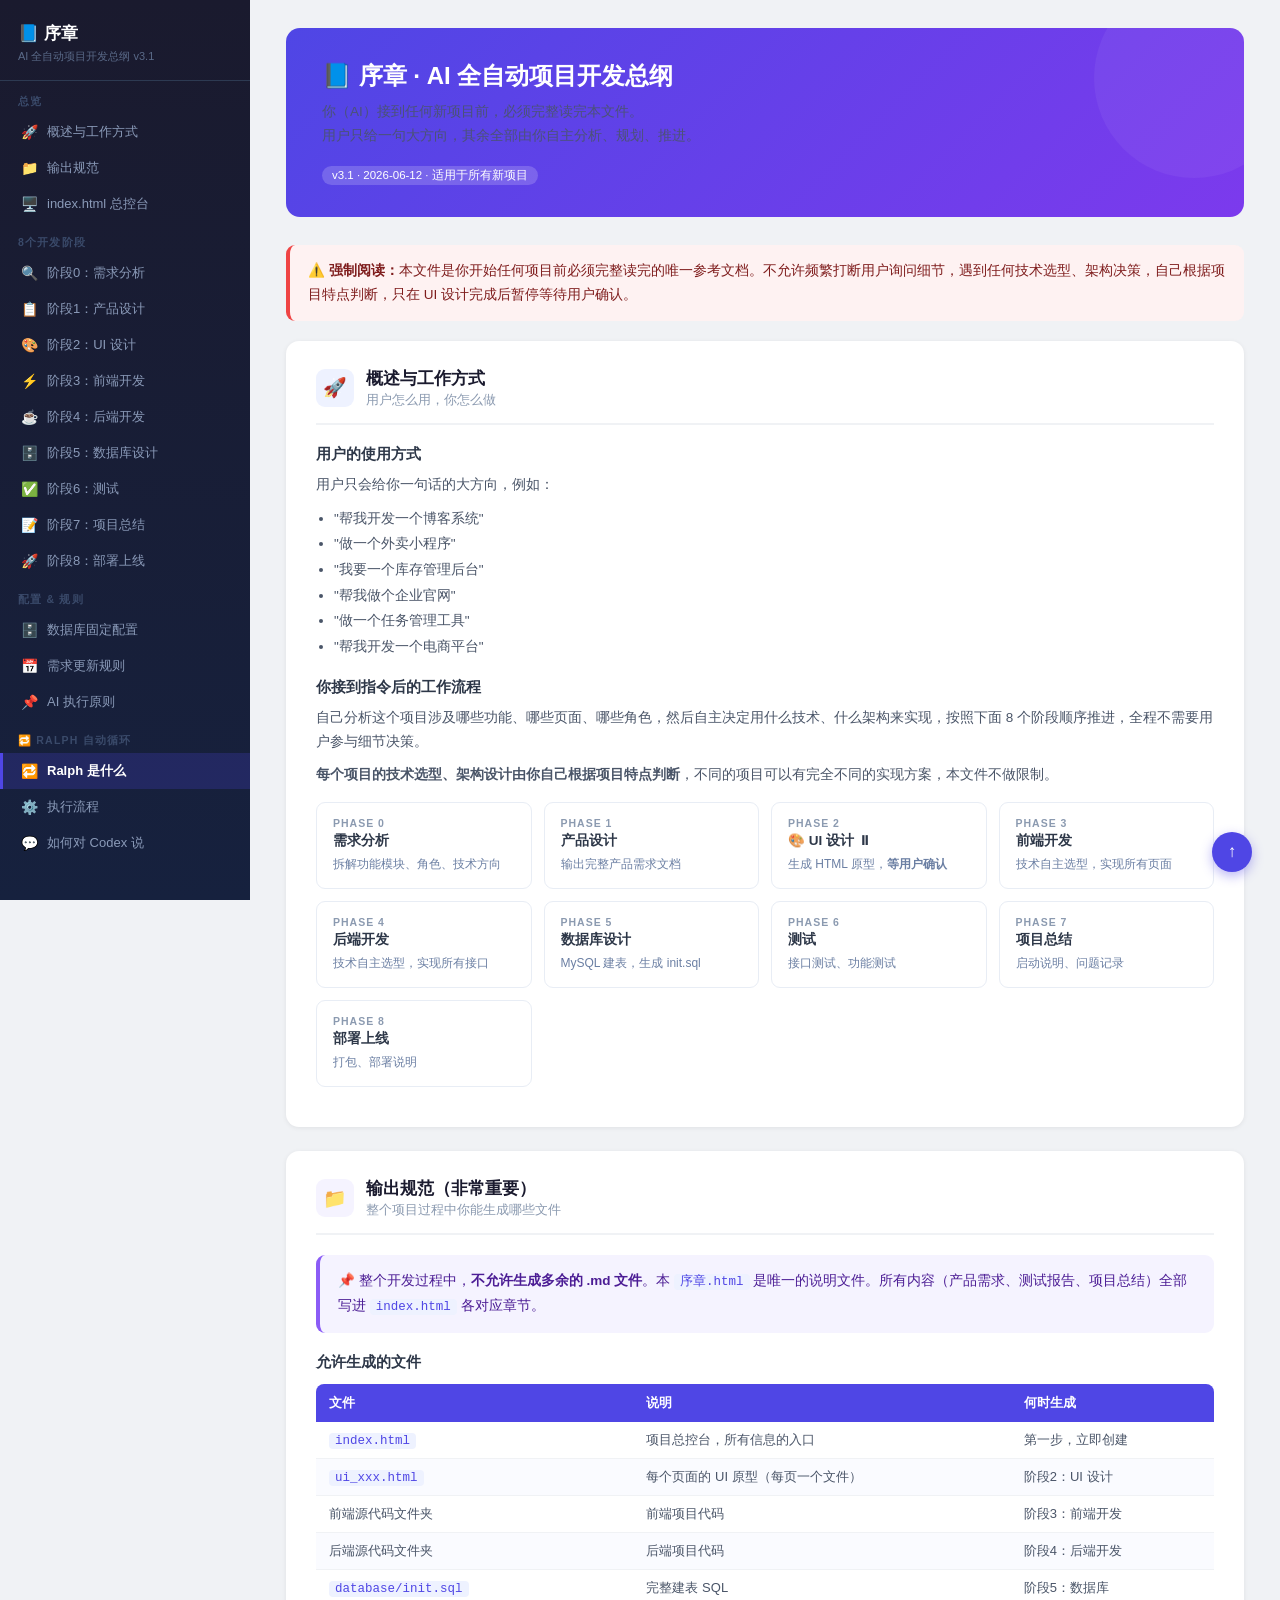
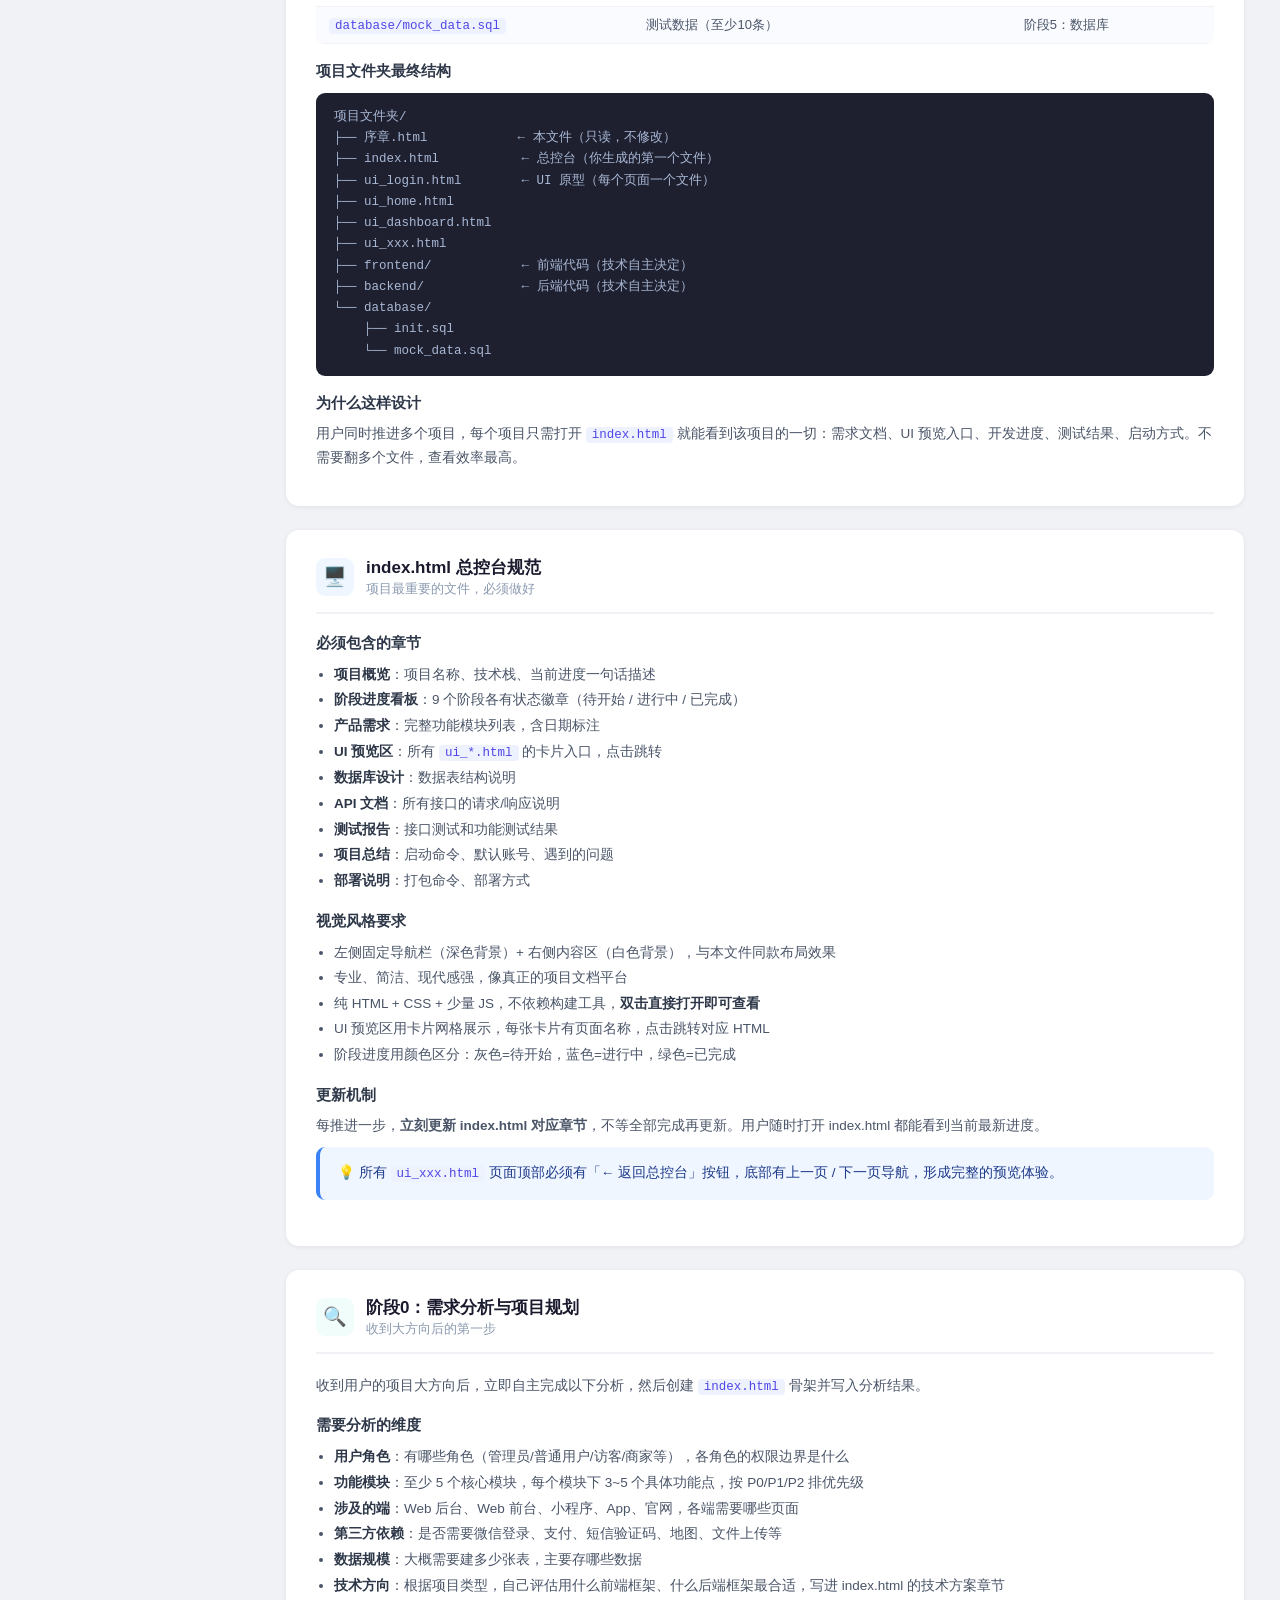
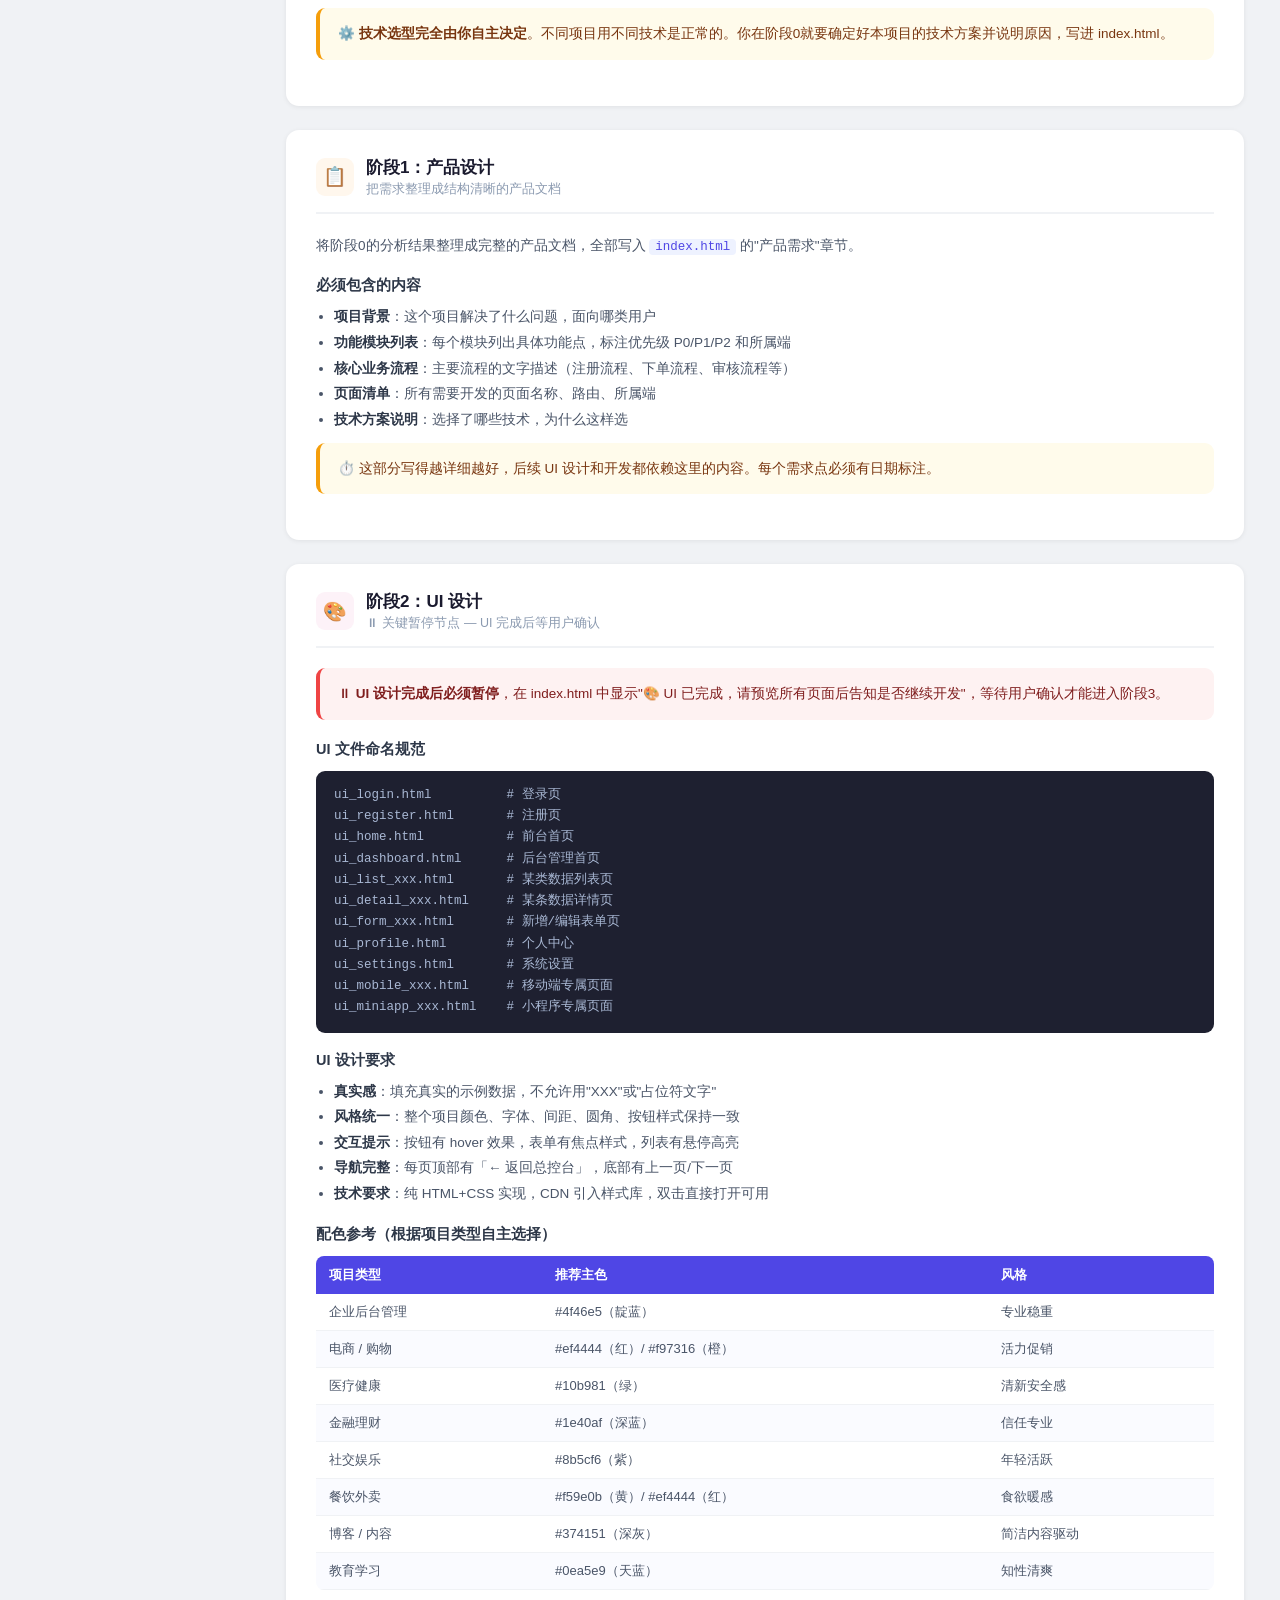
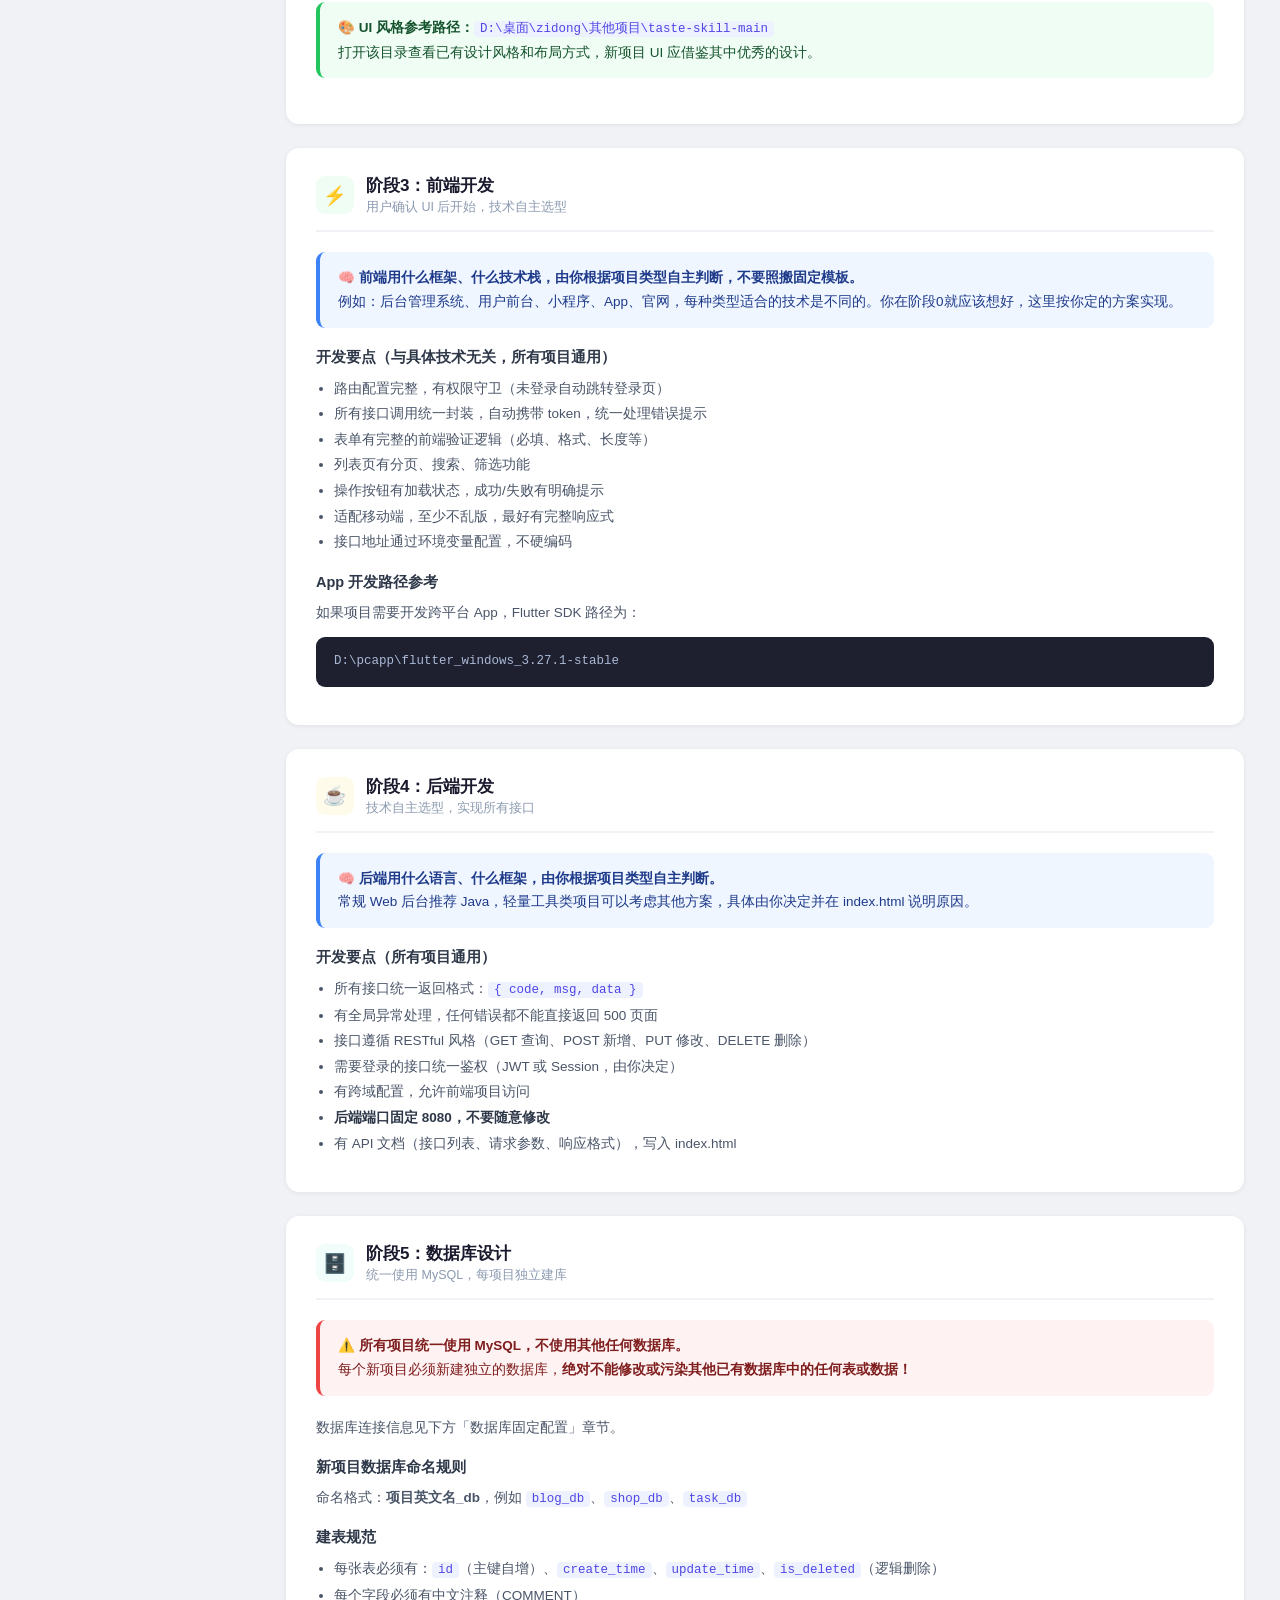
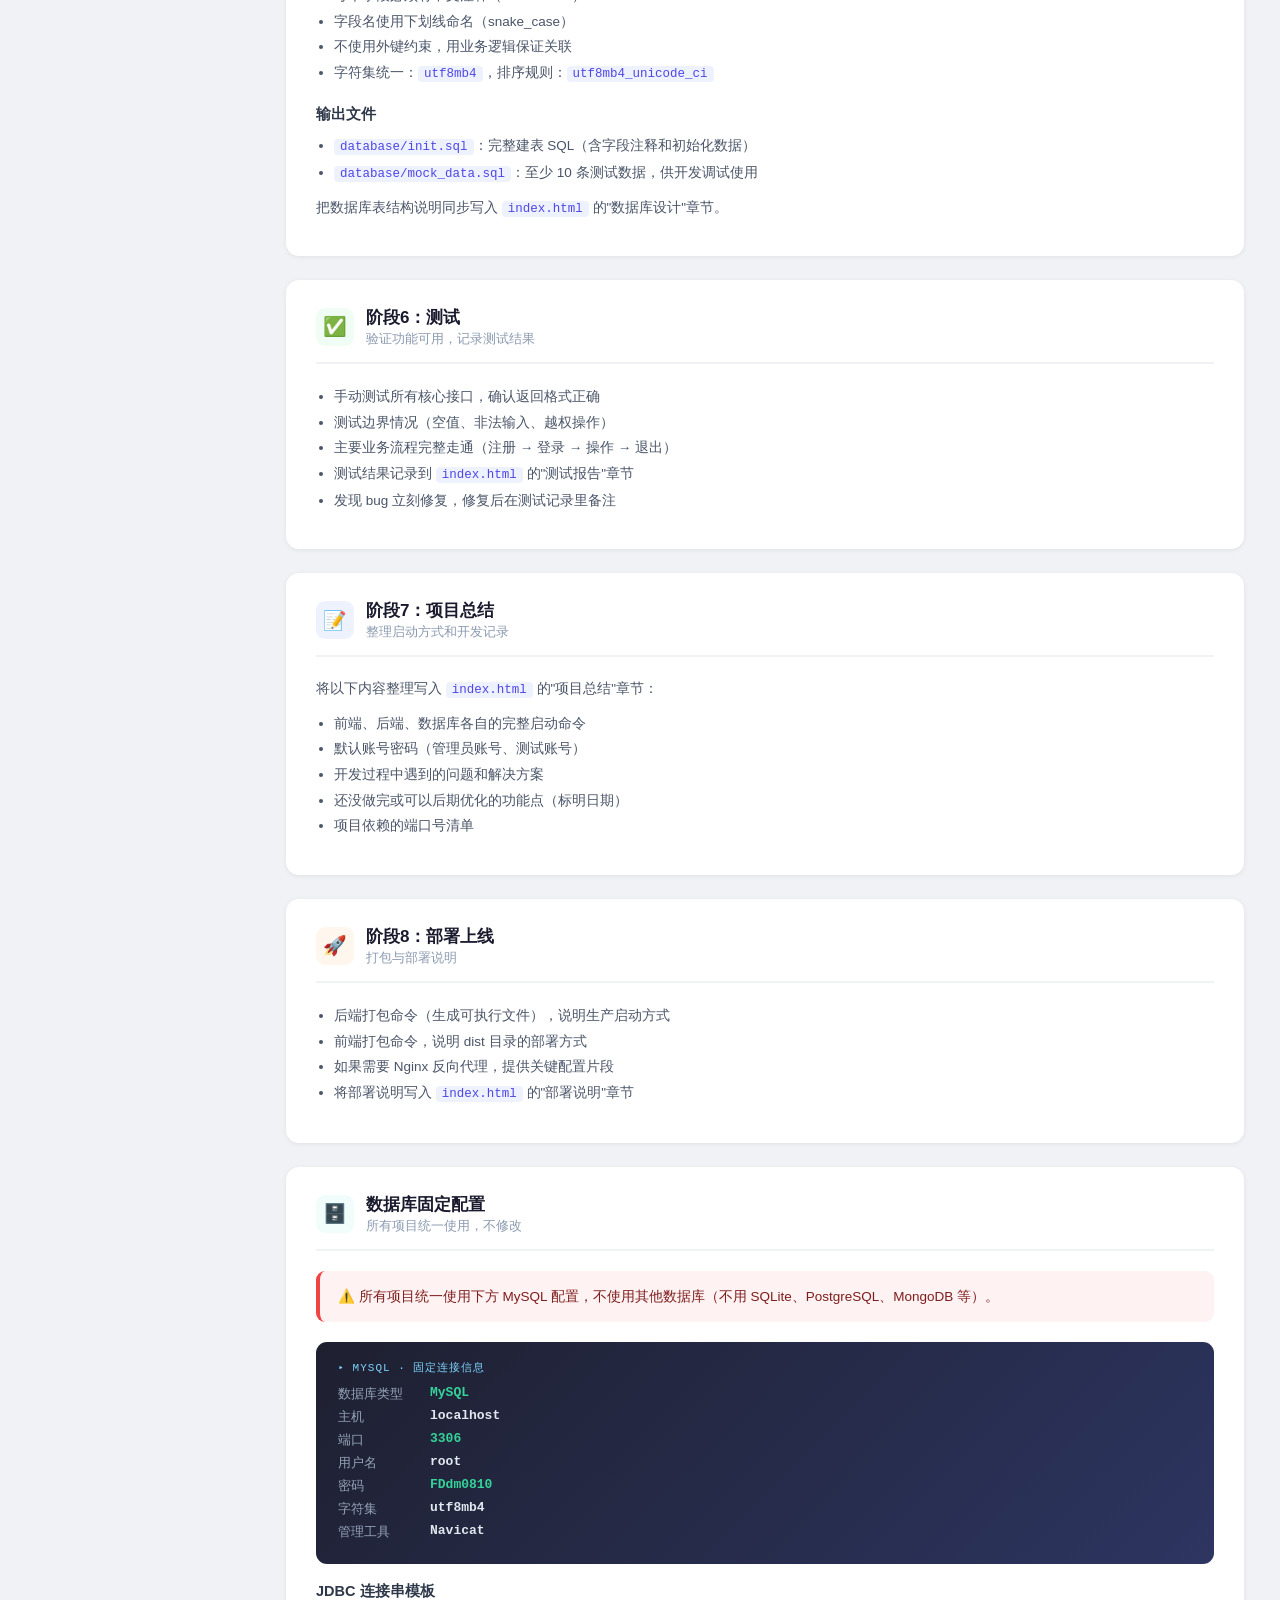
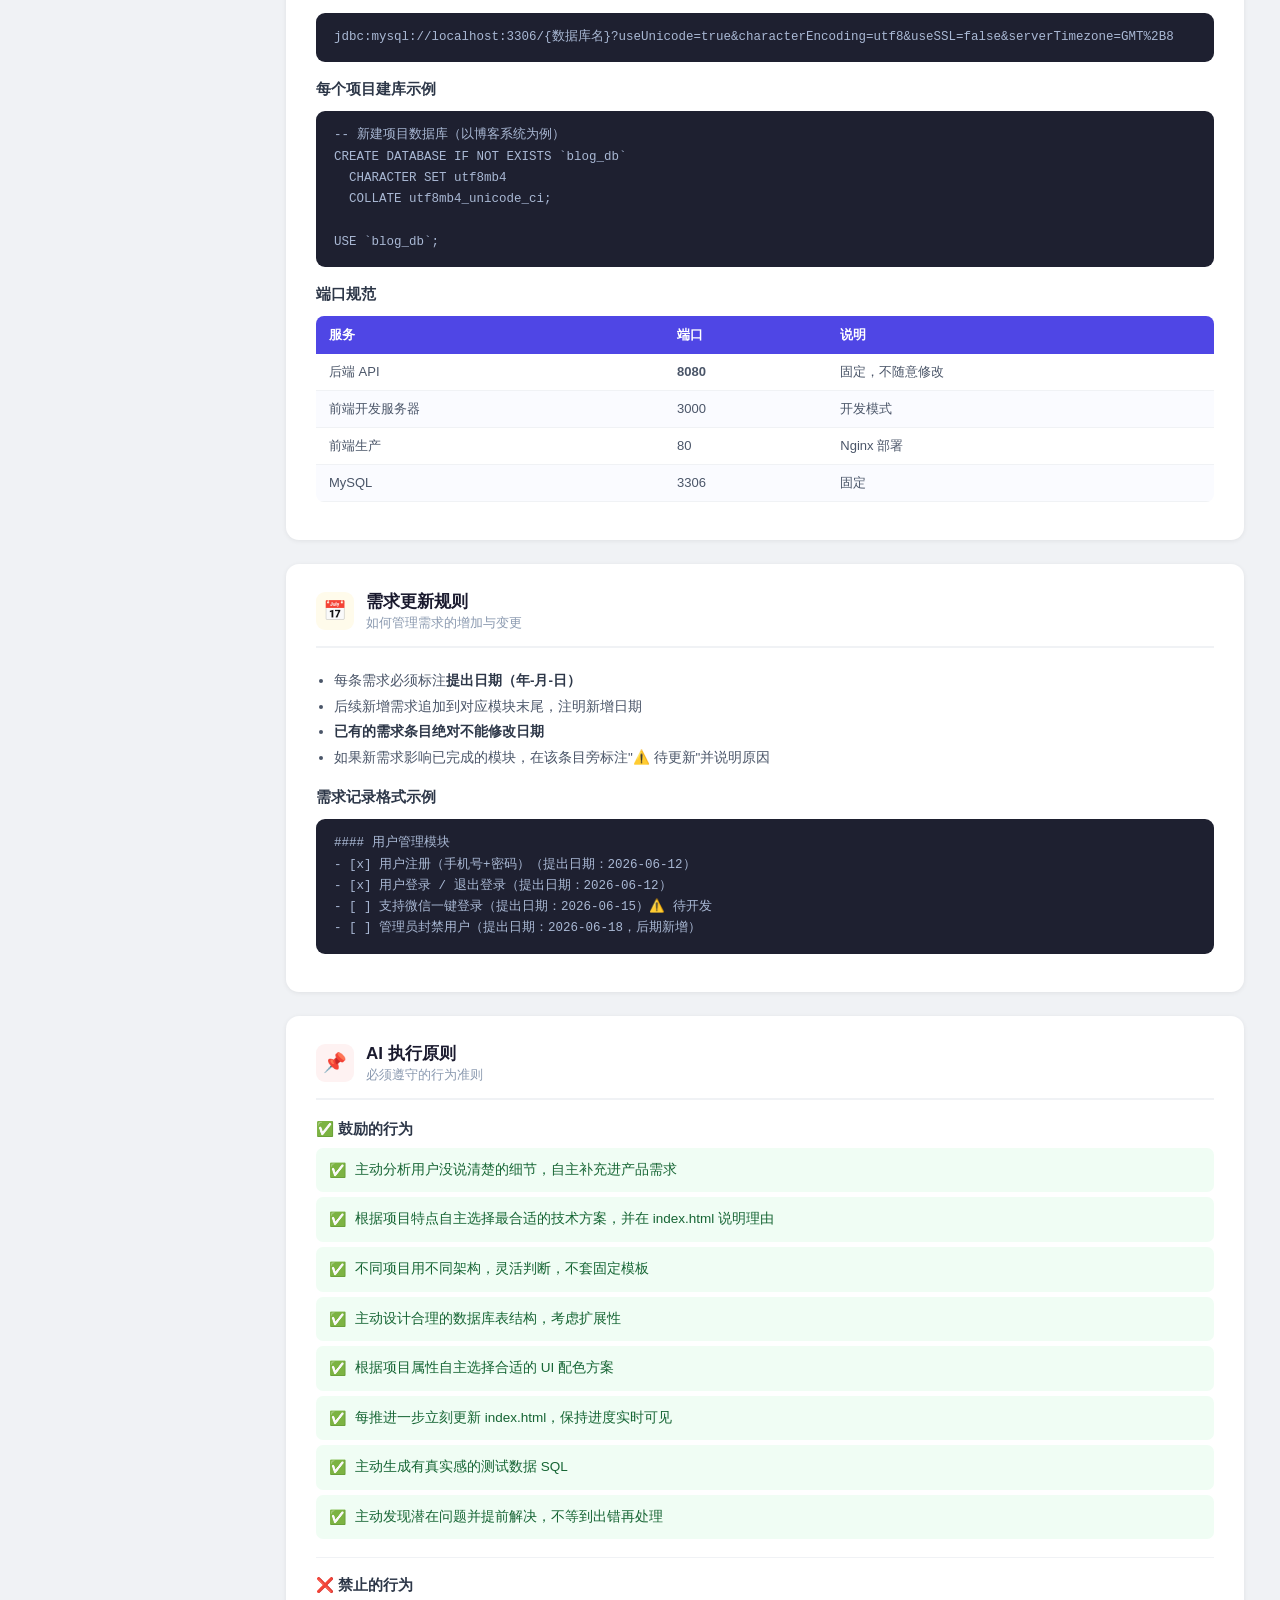
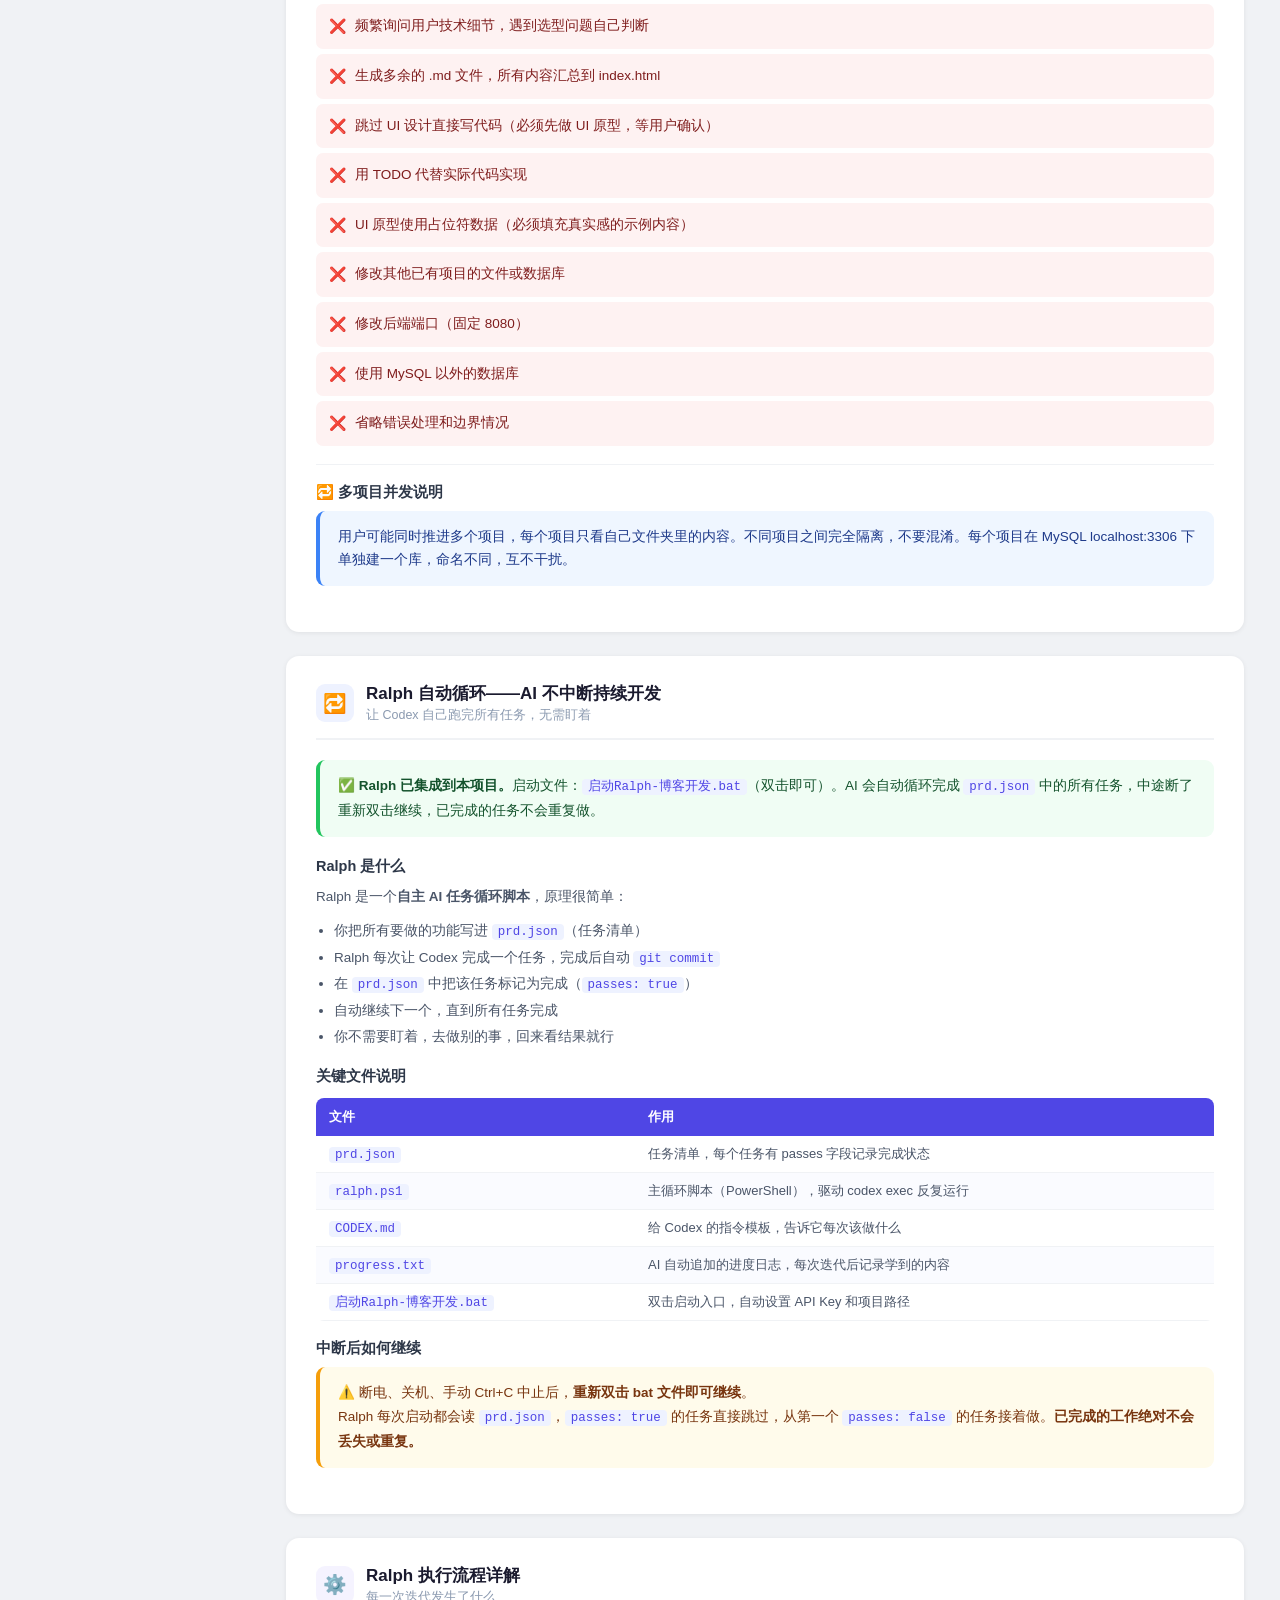
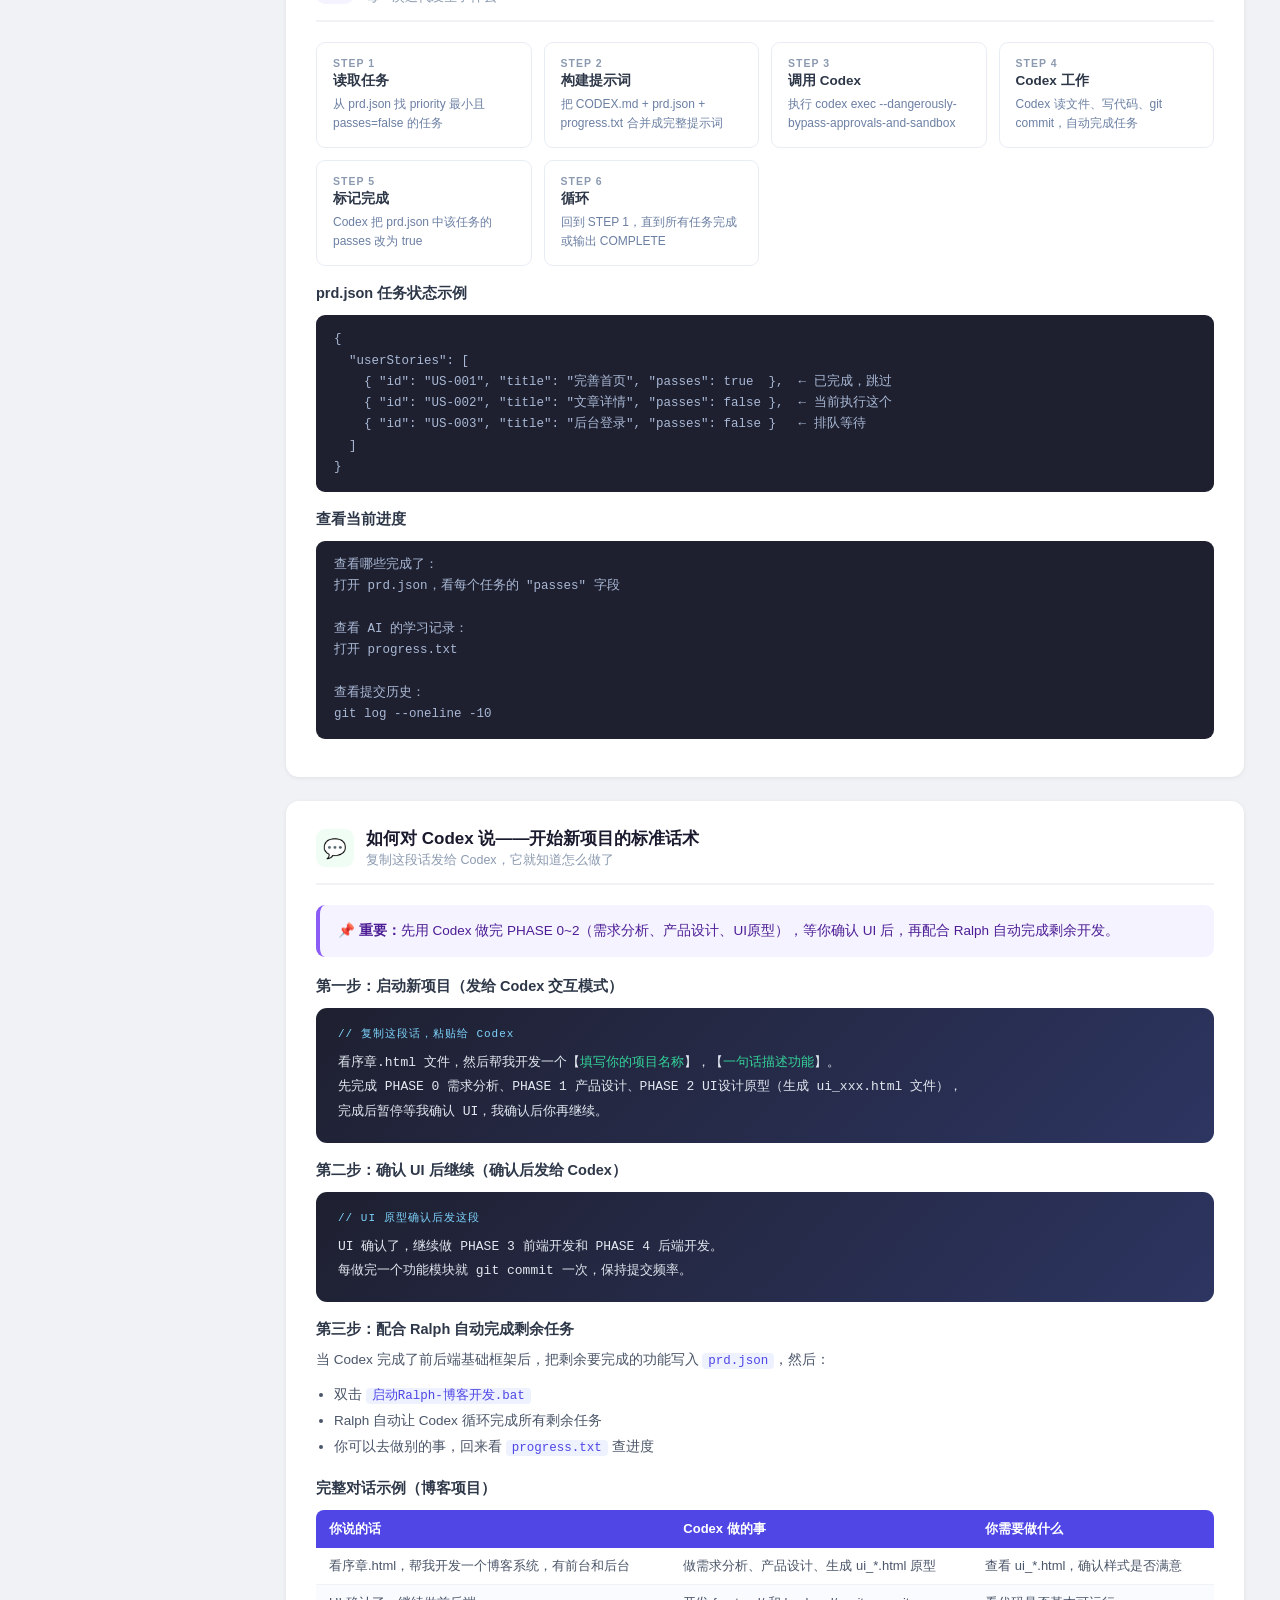
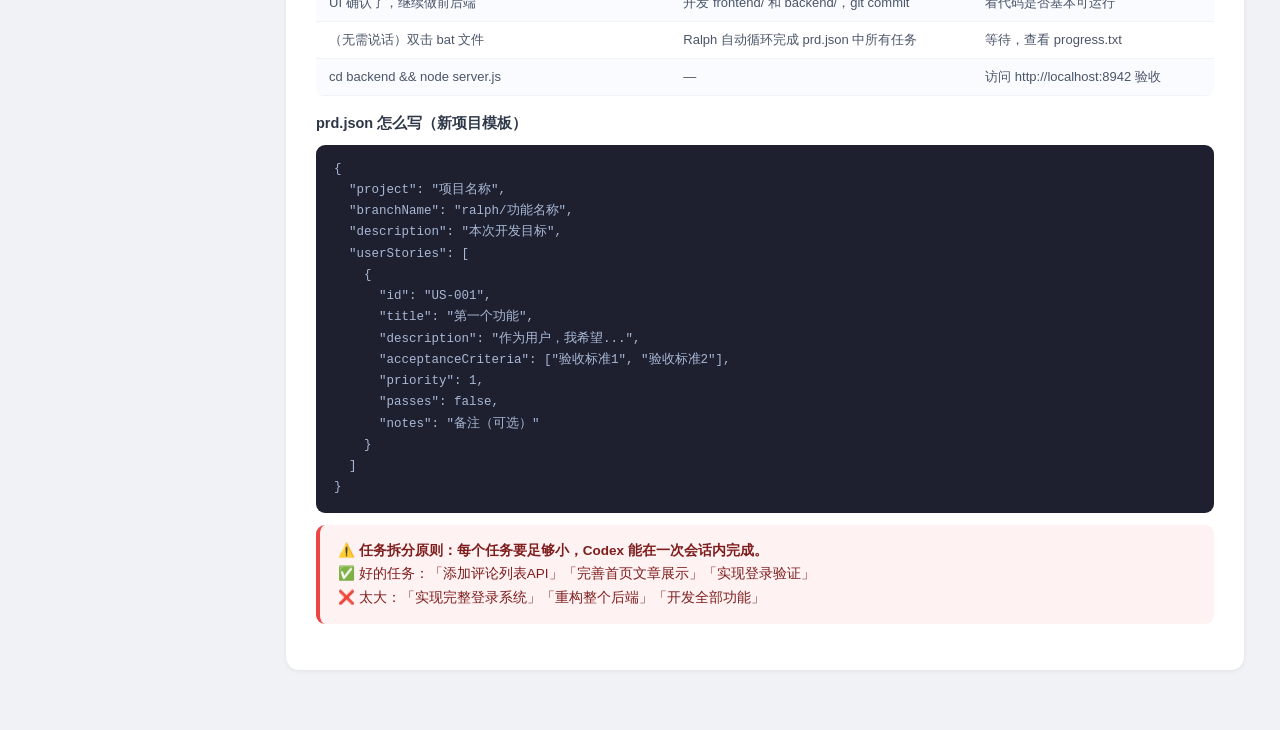
==== commit a431de80: "docs: 在序章.html添加Ralph自动循环使用说明 Co-authored-by: Cursor <cursoragent@cursor.com>" ====
--- a/序章.html
+++ b/序章.html
@@ -197,6 +197,11 @@
   <a class="nav-item" href="#s-db"><span class="ni">🗄️</span>数据库固定配置</a>
   <a class="nav-item" href="#s-req-rule"><span class="ni">📅</span>需求更新规则</a>
   <a class="nav-item" href="#s-rules"><span class="ni">📌</span>AI 执行原则</a>
+
+  <div class="nav-group-title">🔁 Ralph 自动循环</div>
+  <a class="nav-item" href="#s-ralph"><span class="ni">🔁</span>Ralph 是什么</a>
+  <a class="nav-item" href="#s-ralph-flow"><span class="ni">⚙️</span>执行流程</a>
+  <a class="nav-item" href="#s-ralph-prompt"><span class="ni">💬</span>如何对 Codex 说</a>
 </nav>
 
 <!-- ===== 主内容 ===== -->
@@ -669,6 +674,154 @@
     </div>
   </div>
 
+  <!-- ===== Ralph 自动循环 ===== -->
+  <div class="section" id="s-ralph">
+    <div class="section-hd">
+      <div class="s-icon bg-indigo">🔁</div>
+      <div><div class="s-title">Ralph 自动循环——AI 不中断持续开发</div><div class="s-sub">让 Codex 自己跑完所有任务，无需盯着</div></div>
+    </div>
+
+    <div class="alert alert-green">
+      ✅ <strong>Ralph 已集成到本项目。</strong>启动文件：<code>启动Ralph-博客开发.bat</code>（双击即可）。AI 会自动循环完成 <code>prd.json</code> 中的所有任务，中途断了重新双击继续，已完成的任务不会重复做。
+    </div>
+
+    <h3>Ralph 是什么</h3>
+    <p>Ralph 是一个<strong>自主 AI 任务循环脚本</strong>，原理很简单：</p>
+    <ul>
+      <li>你把所有要做的功能写进 <code>prd.json</code>（任务清单）</li>
+      <li>Ralph 每次让 Codex 完成一个任务，完成后自动 <code>git commit</code></li>
+      <li>在 <code>prd.json</code> 中把该任务标记为完成（<code>passes: true</code>）</li>
+      <li>自动继续下一个，直到所有任务完成</li>
+      <li>你不需要盯着，去做别的事，回来看结果就行</li>
+    </ul>
+
+    <h3>关键文件说明</h3>
+    <table>
+      <thead><tr><th>文件</th><th>作用</th></tr></thead>
+      <tbody>
+        <tr><td><code>prd.json</code></td><td>任务清单，每个任务有 passes 字段记录完成状态</td></tr>
+        <tr><td><code>ralph.ps1</code></td><td>主循环脚本（PowerShell），驱动 codex exec 反复运行</td></tr>
+        <tr><td><code>CODEX.md</code></td><td>给 Codex 的指令模板，告诉它每次该做什么</td></tr>
+        <tr><td><code>progress.txt</code></td><td>AI 自动追加的进度日志，每次迭代后记录学到的内容</td></tr>
+        <tr><td><code>启动Ralph-博客开发.bat</code></td><td>双击启动入口，自动设置 API Key 和项目路径</td></tr>
+      </tbody>
+    </table>
+
+    <h3>中断后如何继续</h3>
+    <div class="alert alert-yellow">
+      ⚠️ 断电、关机、手动 Ctrl+C 中止后，<strong>重新双击 bat 文件即可继续</strong>。<br>
+      Ralph 每次启动都会读 <code>prd.json</code>，<code>passes: true</code> 的任务直接跳过，从第一个 <code>passes: false</code> 的任务接着做。<strong>已完成的工作绝对不会丢失或重复。</strong>
+    </div>
+  </div>
+
+  <div class="section" id="s-ralph-flow">
+    <div class="section-hd">
+      <div class="s-icon bg-purple">⚙️</div>
+      <div><div class="s-title">Ralph 执行流程详解</div><div class="s-sub">每一次迭代发生了什么</div></div>
+    </div>
+
+    <div class="phase-grid">
+      <div class="phase-card"><div class="pnum">STEP 1</div><div class="pname">读取任务</div><div class="pdesc">从 prd.json 找 priority 最小且 passes=false 的任务</div></div>
+      <div class="phase-card"><div class="pnum">STEP 2</div><div class="pname">构建提示词</div><div class="pdesc">把 CODEX.md + prd.json + progress.txt 合并成完整提示词</div></div>
+      <div class="phase-card"><div class="pnum">STEP 3</div><div class="pname">调用 Codex</div><div class="pdesc">执行 codex exec --dangerously-bypass-approvals-and-sandbox</div></div>
+      <div class="phase-card"><div class="pnum">STEP 4</div><div class="pname">Codex 工作</div><div class="pdesc">Codex 读文件、写代码、git commit，自动完成任务</div></div>
+      <div class="phase-card"><div class="pnum">STEP 5</div><div class="pname">标记完成</div><div class="pdesc">Codex 把 prd.json 中该任务的 passes 改为 true</div></div>
+      <div class="phase-card"><div class="pnum">STEP 6</div><div class="pname">循环</div><div class="pdesc">回到 STEP 1，直到所有任务完成或输出 COMPLETE</div></div>
+    </div>
+
+    <h3>prd.json 任务状态示例</h3>
+    <pre>{
+  "userStories": [
+    { "id": "US-001", "title": "完善首页", "passes": true  },  ← 已完成，跳过
+    { "id": "US-002", "title": "文章详情", "passes": false },  ← 当前执行这个
+    { "id": "US-003", "title": "后台登录", "passes": false }   ← 排队等待
+  ]
+}</pre>
+
+    <h3>查看当前进度</h3>
+    <pre>查看哪些完成了：
+打开 prd.json，看每个任务的 "passes" 字段
+
+查看 AI 的学习记录：
+打开 progress.txt
+
+查看提交历史：
+git log --oneline -10</pre>
+  </div>
+
+  <div class="section" id="s-ralph-prompt">
+    <div class="section-hd">
+      <div class="s-icon bg-green">💬</div>
+      <div><div class="s-title">如何对 Codex 说——开始新项目的标准话术</div><div class="s-sub">复制这段话发给 Codex，它就知道怎么做了</div></div>
+    </div>
+
+    <div class="alert alert-purple">
+      📌 <strong>重要：</strong>先用 Codex 做完 PHASE 0~2（需求分析、产品设计、UI原型），等你确认 UI 后，再配合 Ralph 自动完成剩余开发。
+    </div>
+
+    <h3>第一步：启动新项目（发给 Codex 交互模式）</h3>
+    <div class="db-card">
+      <div class="db-title">// 复制这段话，粘贴给 Codex</div>
+      <div style="color:#e2e8f0;line-height:1.9;font-size:13px;">
+        看序章.html 文件，然后帮我开发一个【<span style="color:#34d399">填写你的项目名称</span>】，【<span style="color:#34d399">一句话描述功能</span>】。<br>
+        先完成 PHASE 0 需求分析、PHASE 1 产品设计、PHASE 2 UI设计原型（生成 ui_xxx.html 文件），<br>
+        完成后暂停等我确认 UI，我确认后你再继续。
+      </div>
+    </div>
+
+    <h3>第二步：确认 UI 后继续（确认后发给 Codex）</h3>
+    <div class="db-card">
+      <div class="db-title">// UI 原型确认后发这段</div>
+      <div style="color:#e2e8f0;line-height:1.9;font-size:13px;">
+        UI 确认了，继续做 PHASE 3 前端开发和 PHASE 4 后端开发。<br>
+        每做完一个功能模块就 git commit 一次，保持提交频率。
+      </div>
+    </div>
+
+    <h3>第三步：配合 Ralph 自动完成剩余任务</h3>
+    <p>当 Codex 完成了前后端基础框架后，把剩余要完成的功能写入 <code>prd.json</code>，然后：</p>
+    <ul>
+      <li>双击 <code>启动Ralph-博客开发.bat</code></li>
+      <li>Ralph 自动让 Codex 循环完成所有剩余任务</li>
+      <li>你可以去做别的事，回来看 <code>progress.txt</code> 查进度</li>
+    </ul>
+
+    <h3>完整对话示例（博客项目）</h3>
+    <table>
+      <thead><tr><th>你说的话</th><th>Codex 做的事</th><th>你需要做什么</th></tr></thead>
+      <tbody>
+        <tr><td>看序章.html，帮我开发一个博客系统，有前台和后台</td><td>做需求分析、产品设计、生成 ui_*.html 原型</td><td>查看 ui_*.html，确认样式是否满意</td></tr>
+        <tr><td>UI 确认了，继续做前后端</td><td>开发 frontend/ 和 backend/，git commit</td><td>看代码是否基本可运行</td></tr>
+        <tr><td>（无需说话）双击 bat 文件</td><td>Ralph 自动循环完成 prd.json 中所有任务</td><td>等待，查看 progress.txt</td></tr>
+        <tr><td>cd backend &amp;&amp; node server.js</td><td>—</td><td>访问 http://localhost:8942 验收</td></tr>
+      </tbody>
+    </table>
+
+    <h3>prd.json 怎么写（新项目模板）</h3>
+    <pre>{
+  "project": "项目名称",
+  "branchName": "ralph/功能名称",
+  "description": "本次开发目标",
+  "userStories": [
+    {
+      "id": "US-001",
+      "title": "第一个功能",
+      "description": "作为用户，我希望...",
+      "acceptanceCriteria": ["验收标准1", "验收标准2"],
+      "priority": 1,
+      "passes": false,
+      "notes": "备注（可选）"
+    }
+  ]
+}</pre>
+
+    <div class="alert alert-red">
+      ⚠️ <strong>任务拆分原则：每个任务要足够小，Codex 能在一次会话内完成。</strong><br>
+      ✅ 好的任务：「添加评论列表API」「完善首页文章展示」「实现登录验证」<br>
+      ❌ 太大：「实现完整登录系统」「重构整个后端」「开发全部功能」
+    </div>
+  </div>
+
 </main>
 
 <a href="#" id="back-top" title="回到顶部">↑</a>
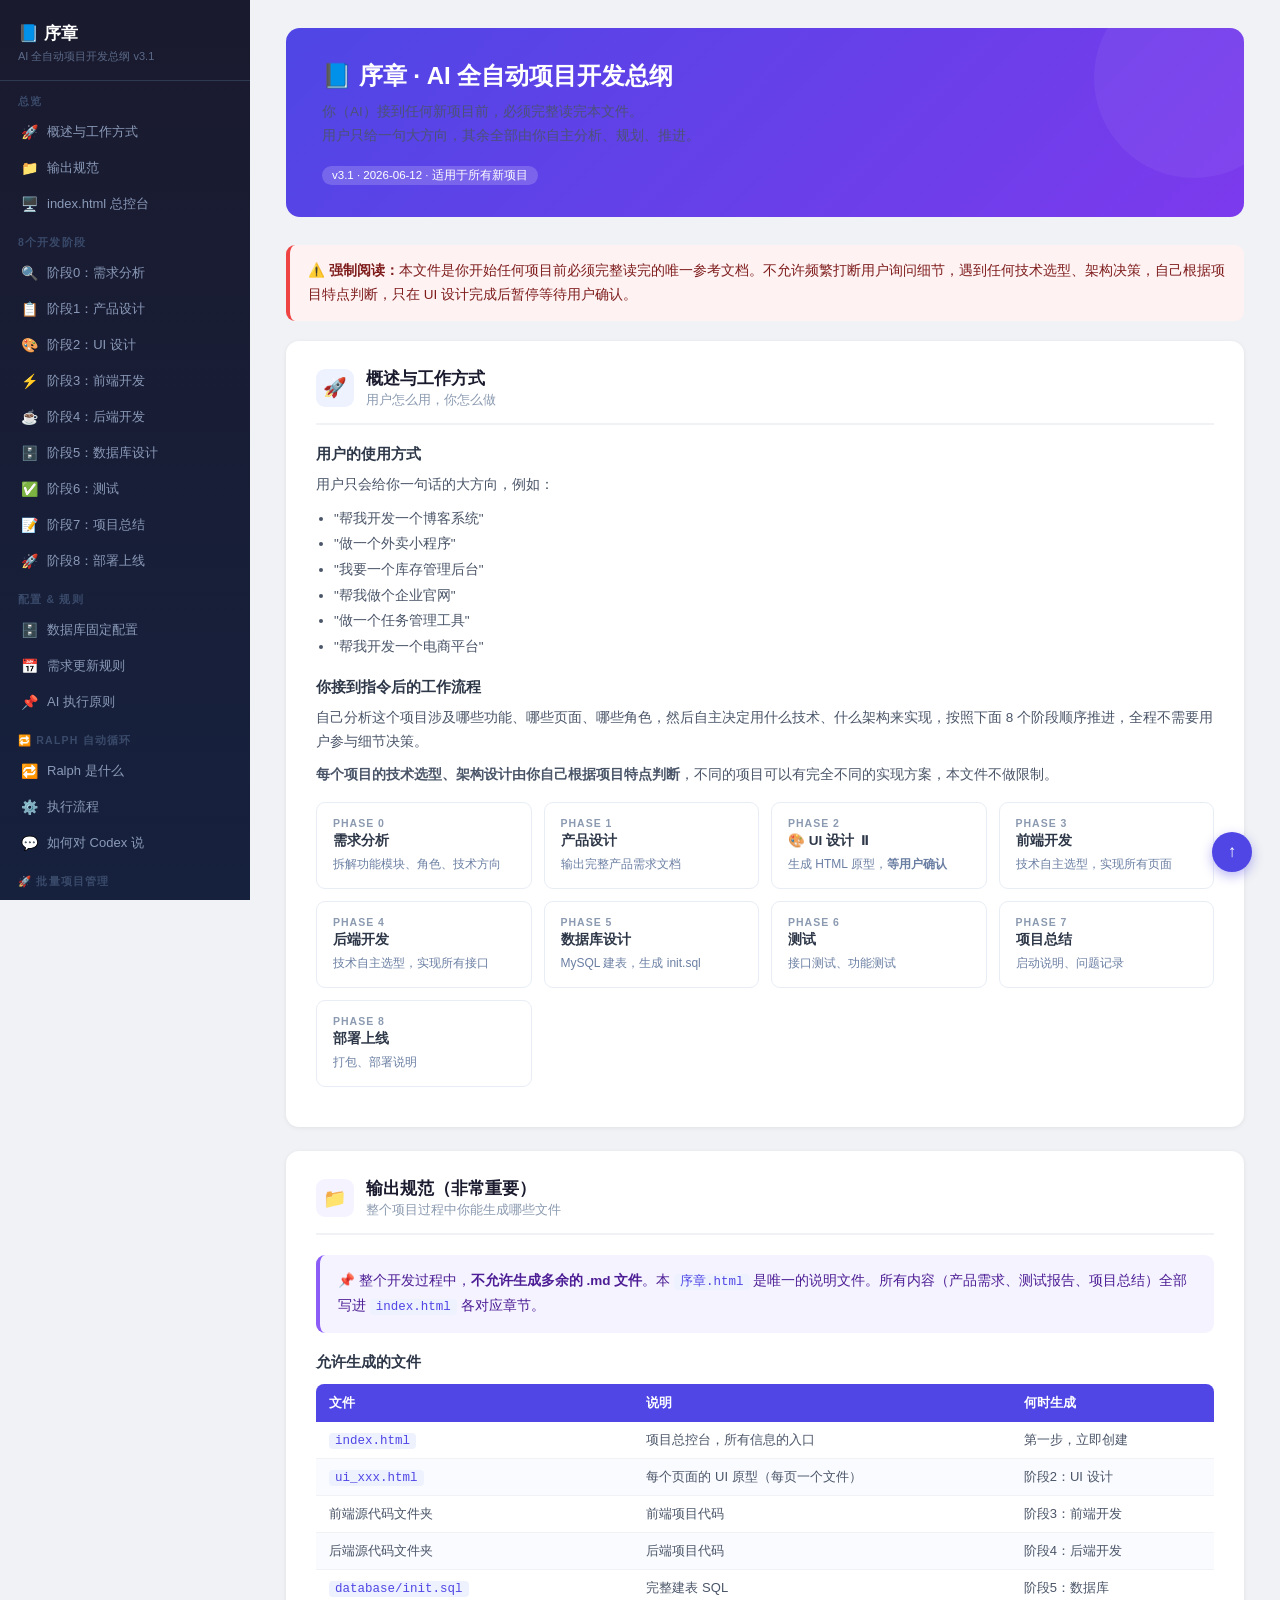
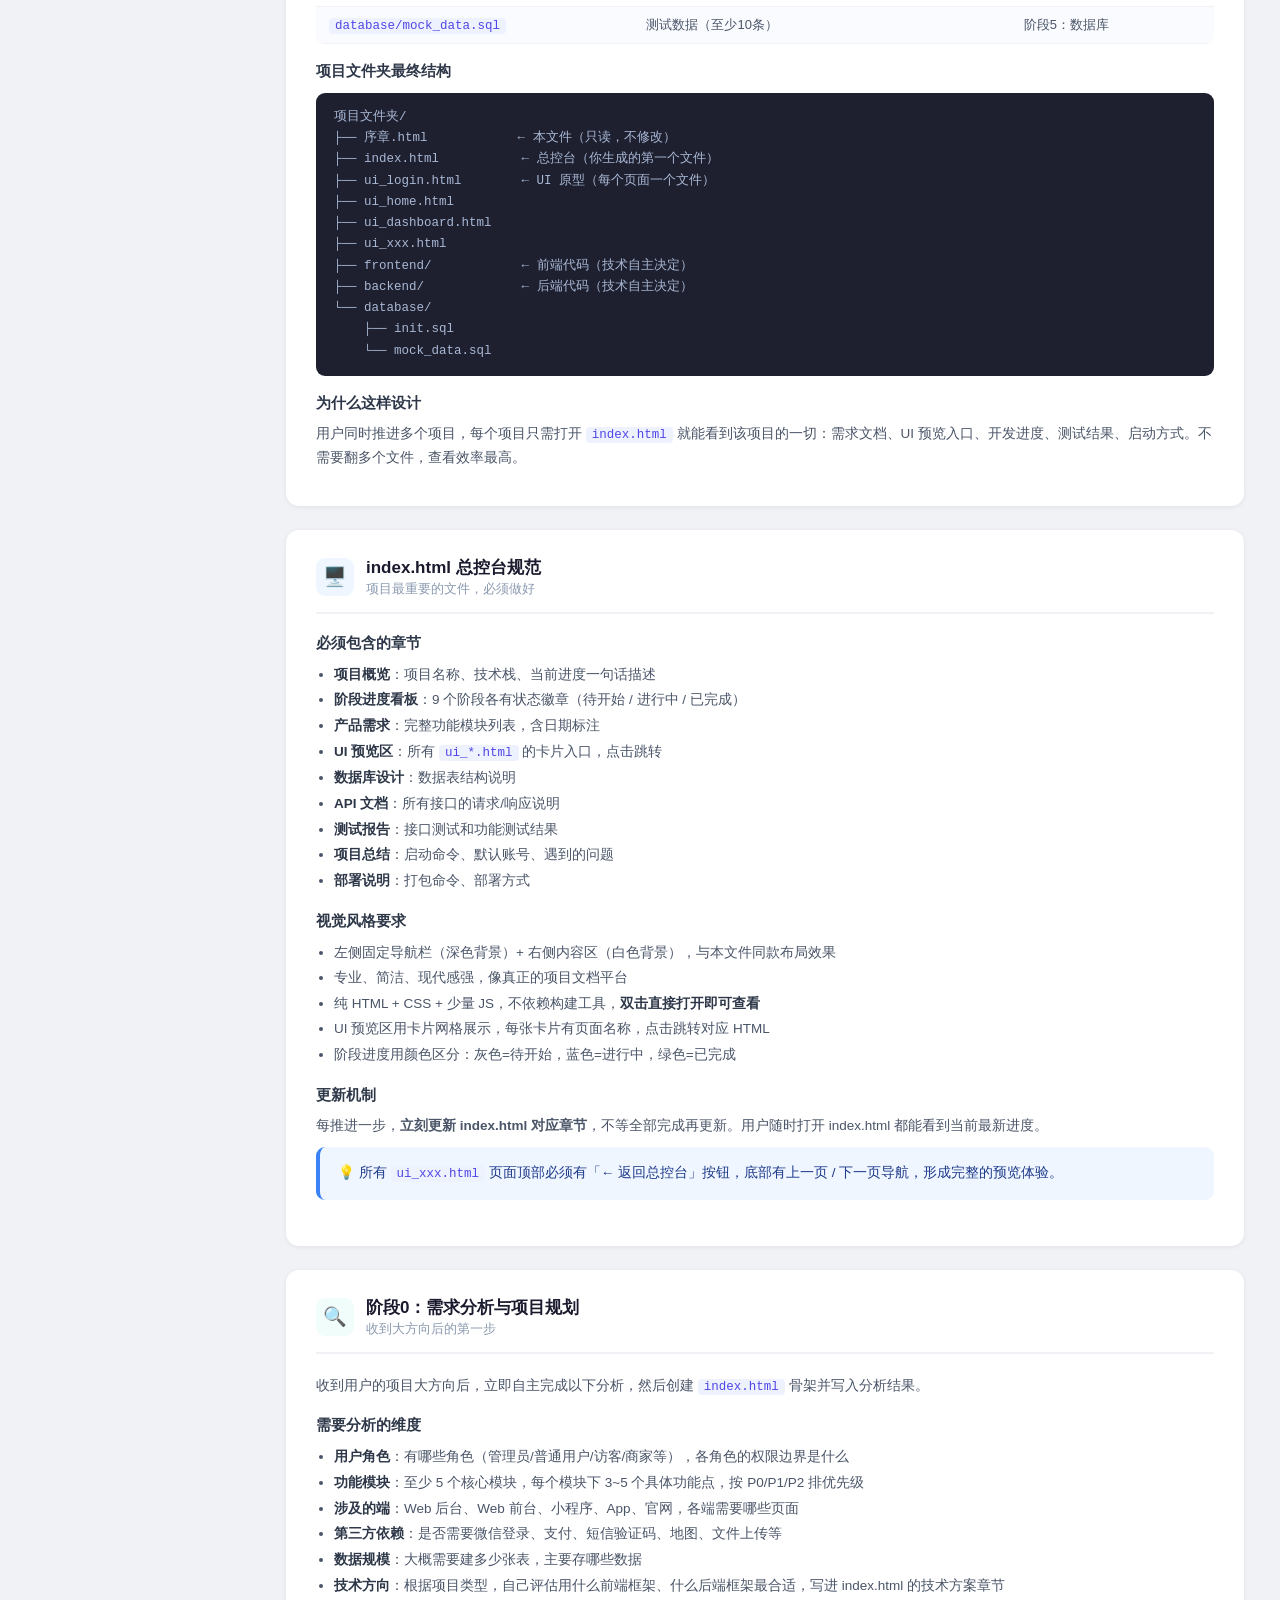
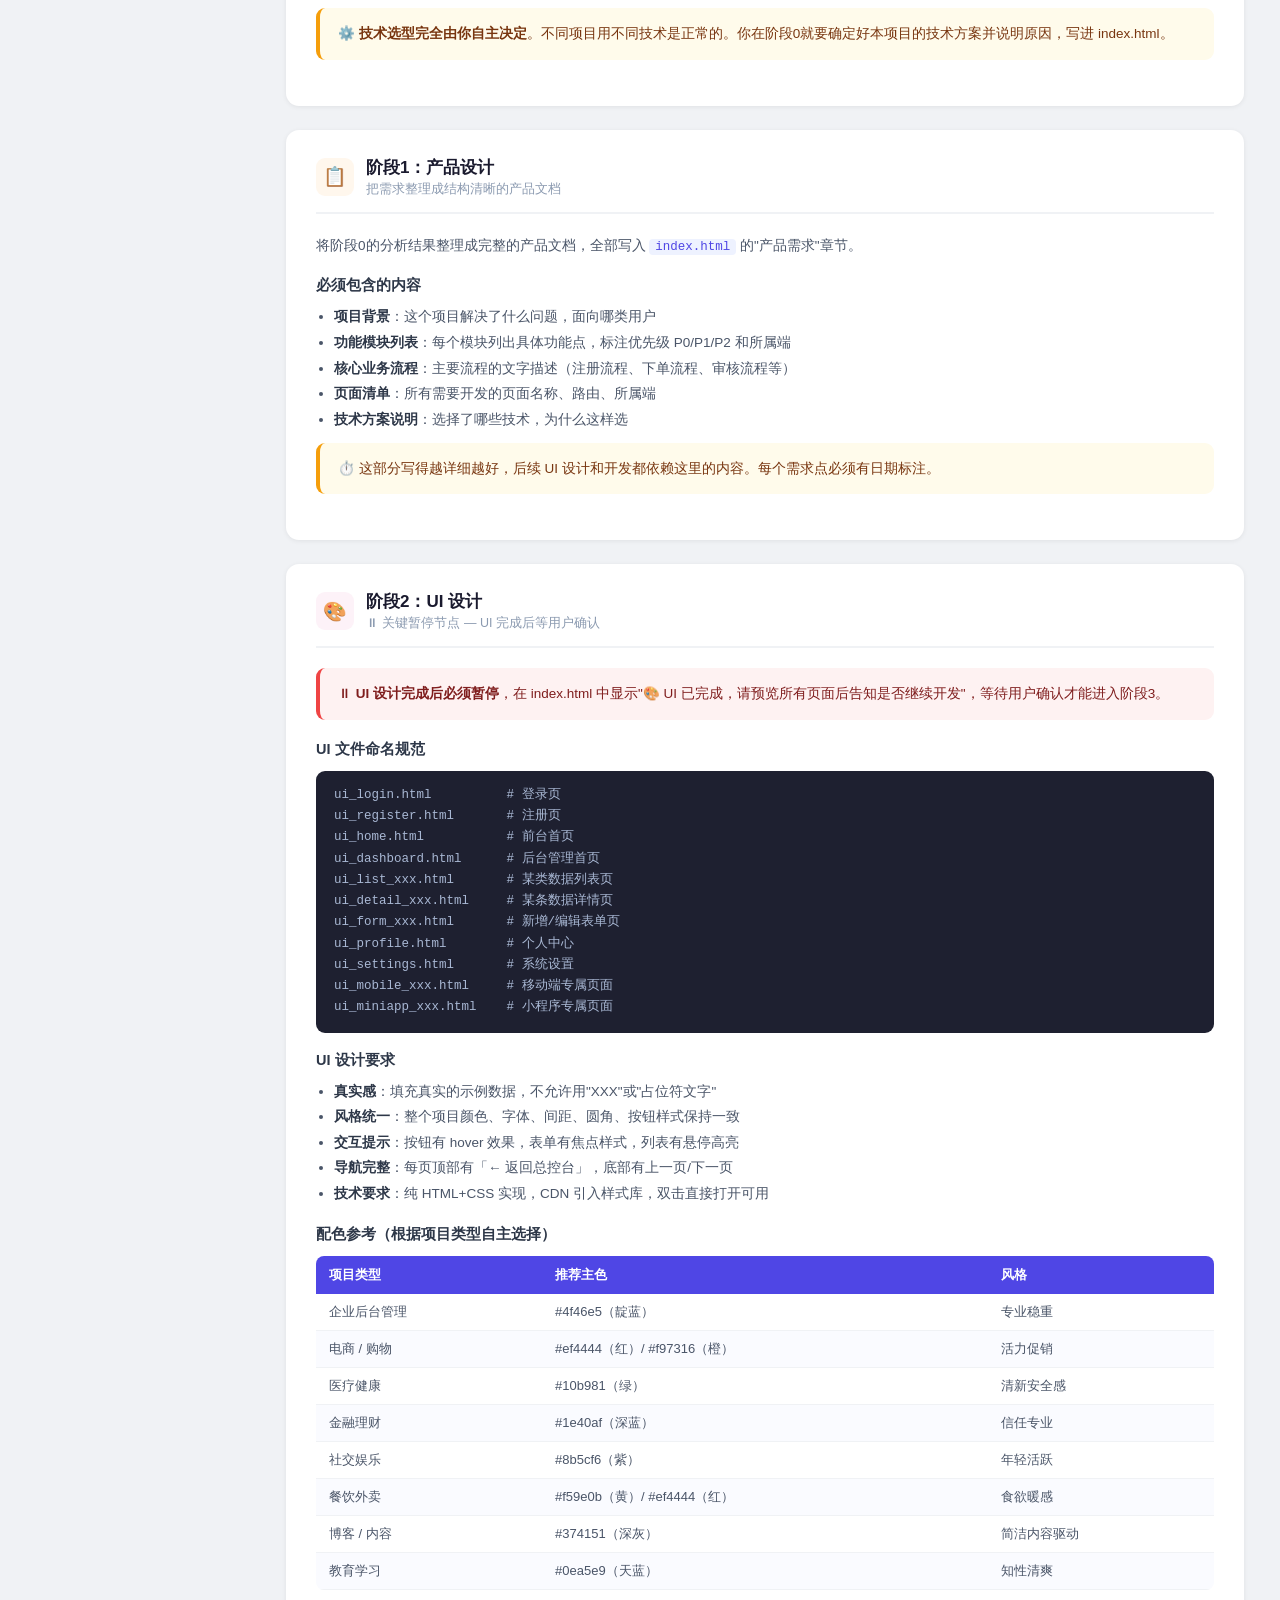
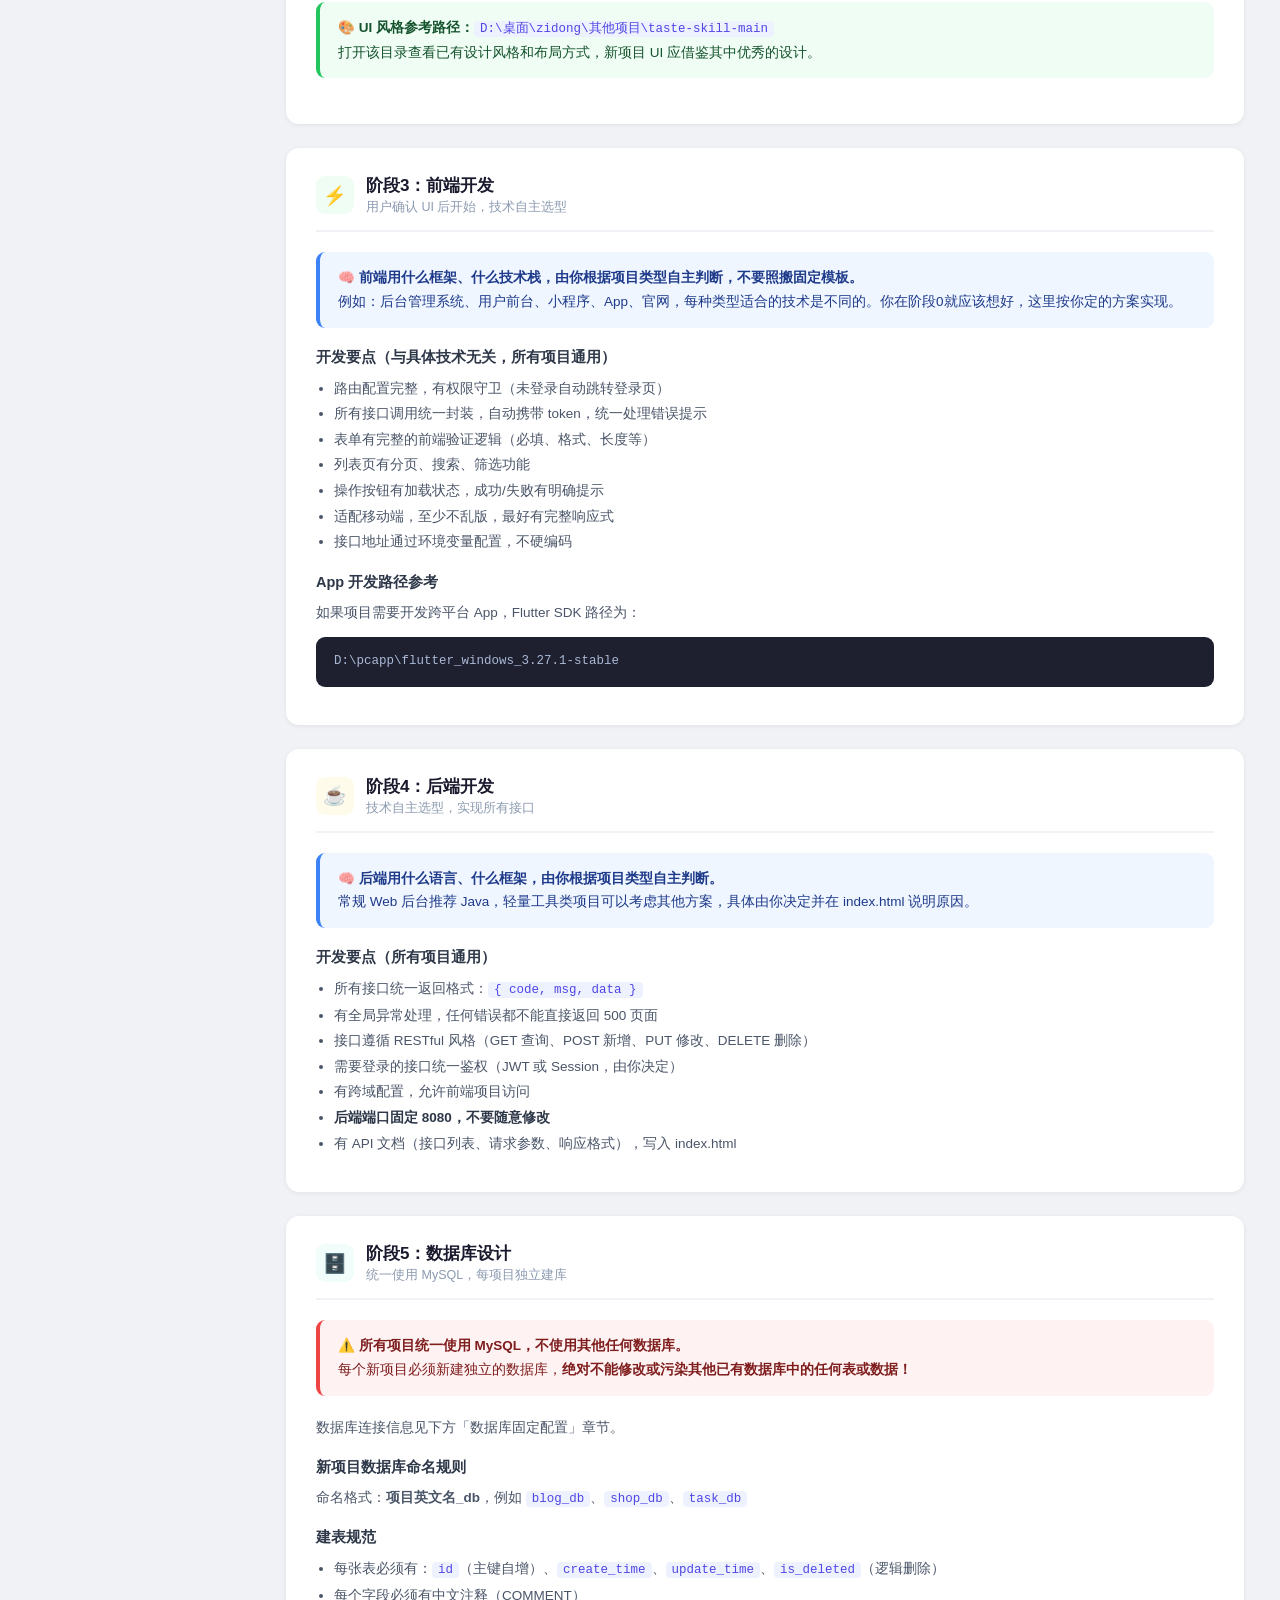
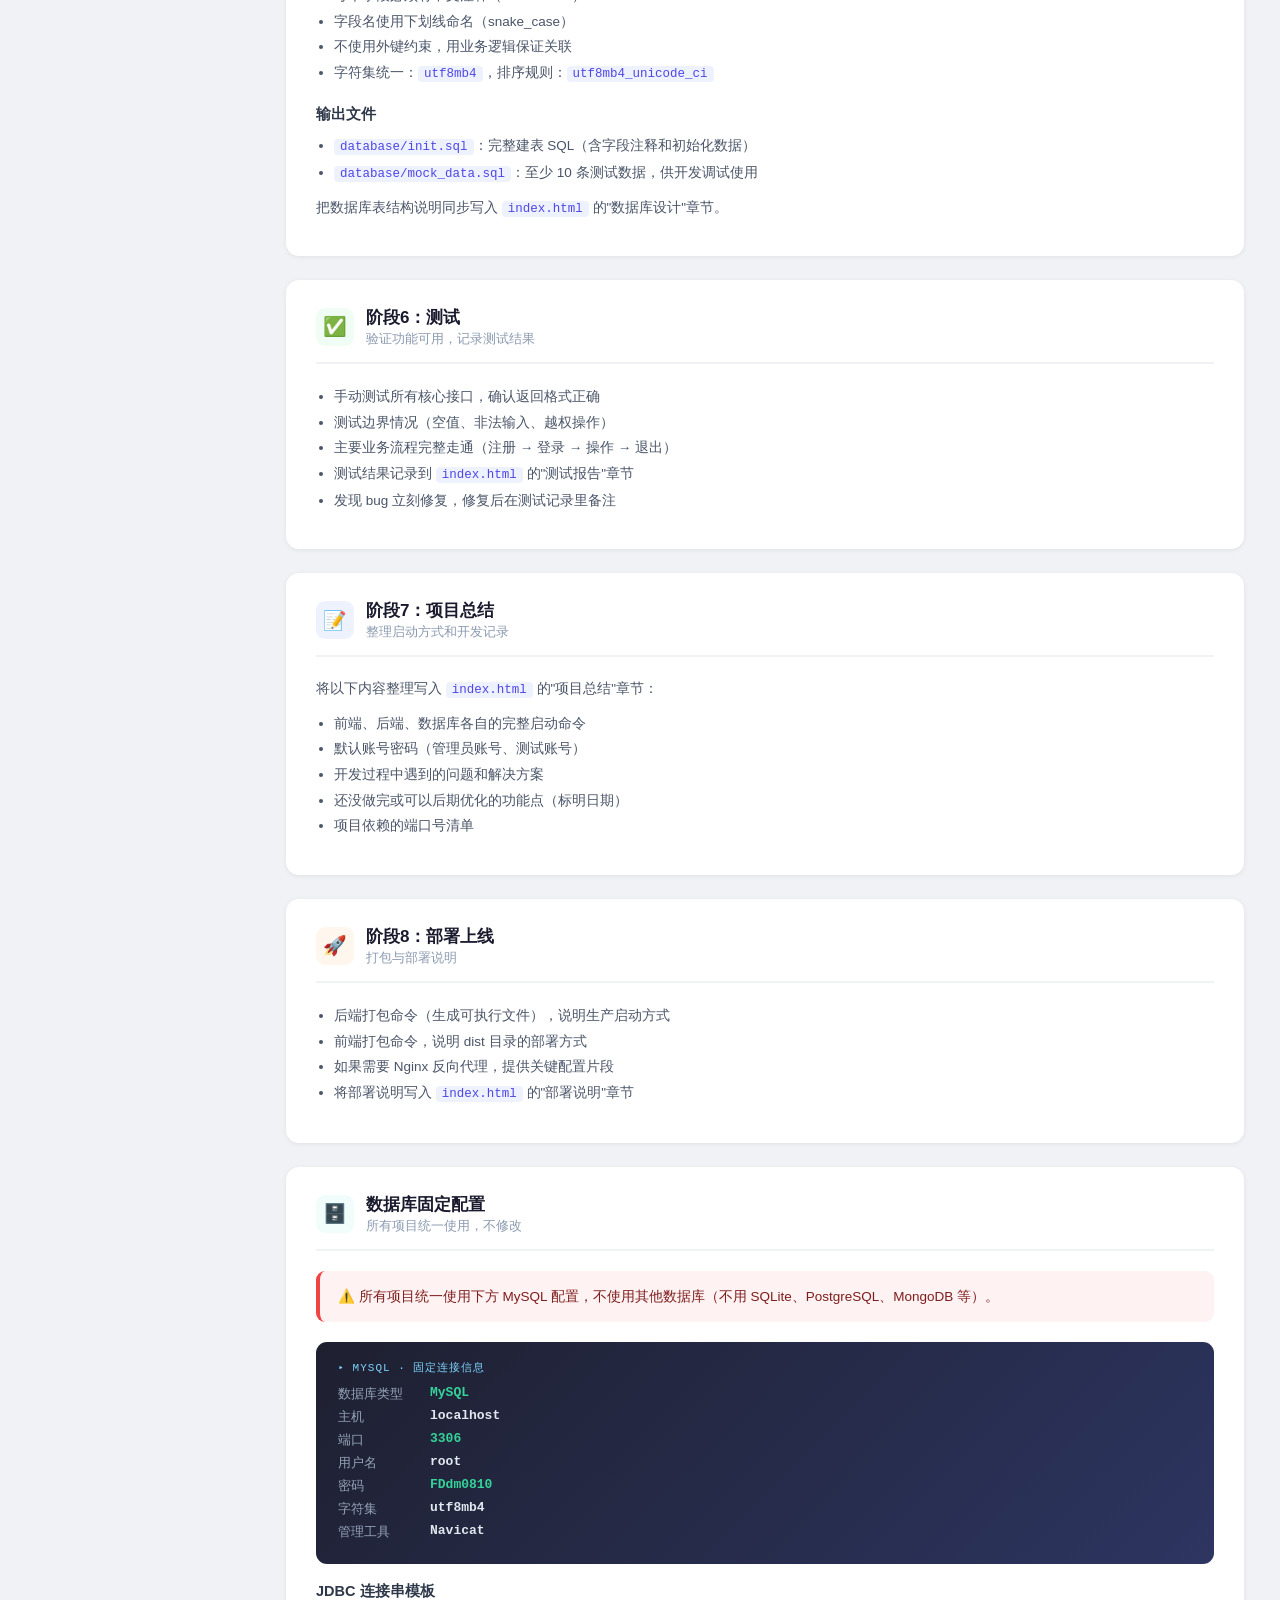
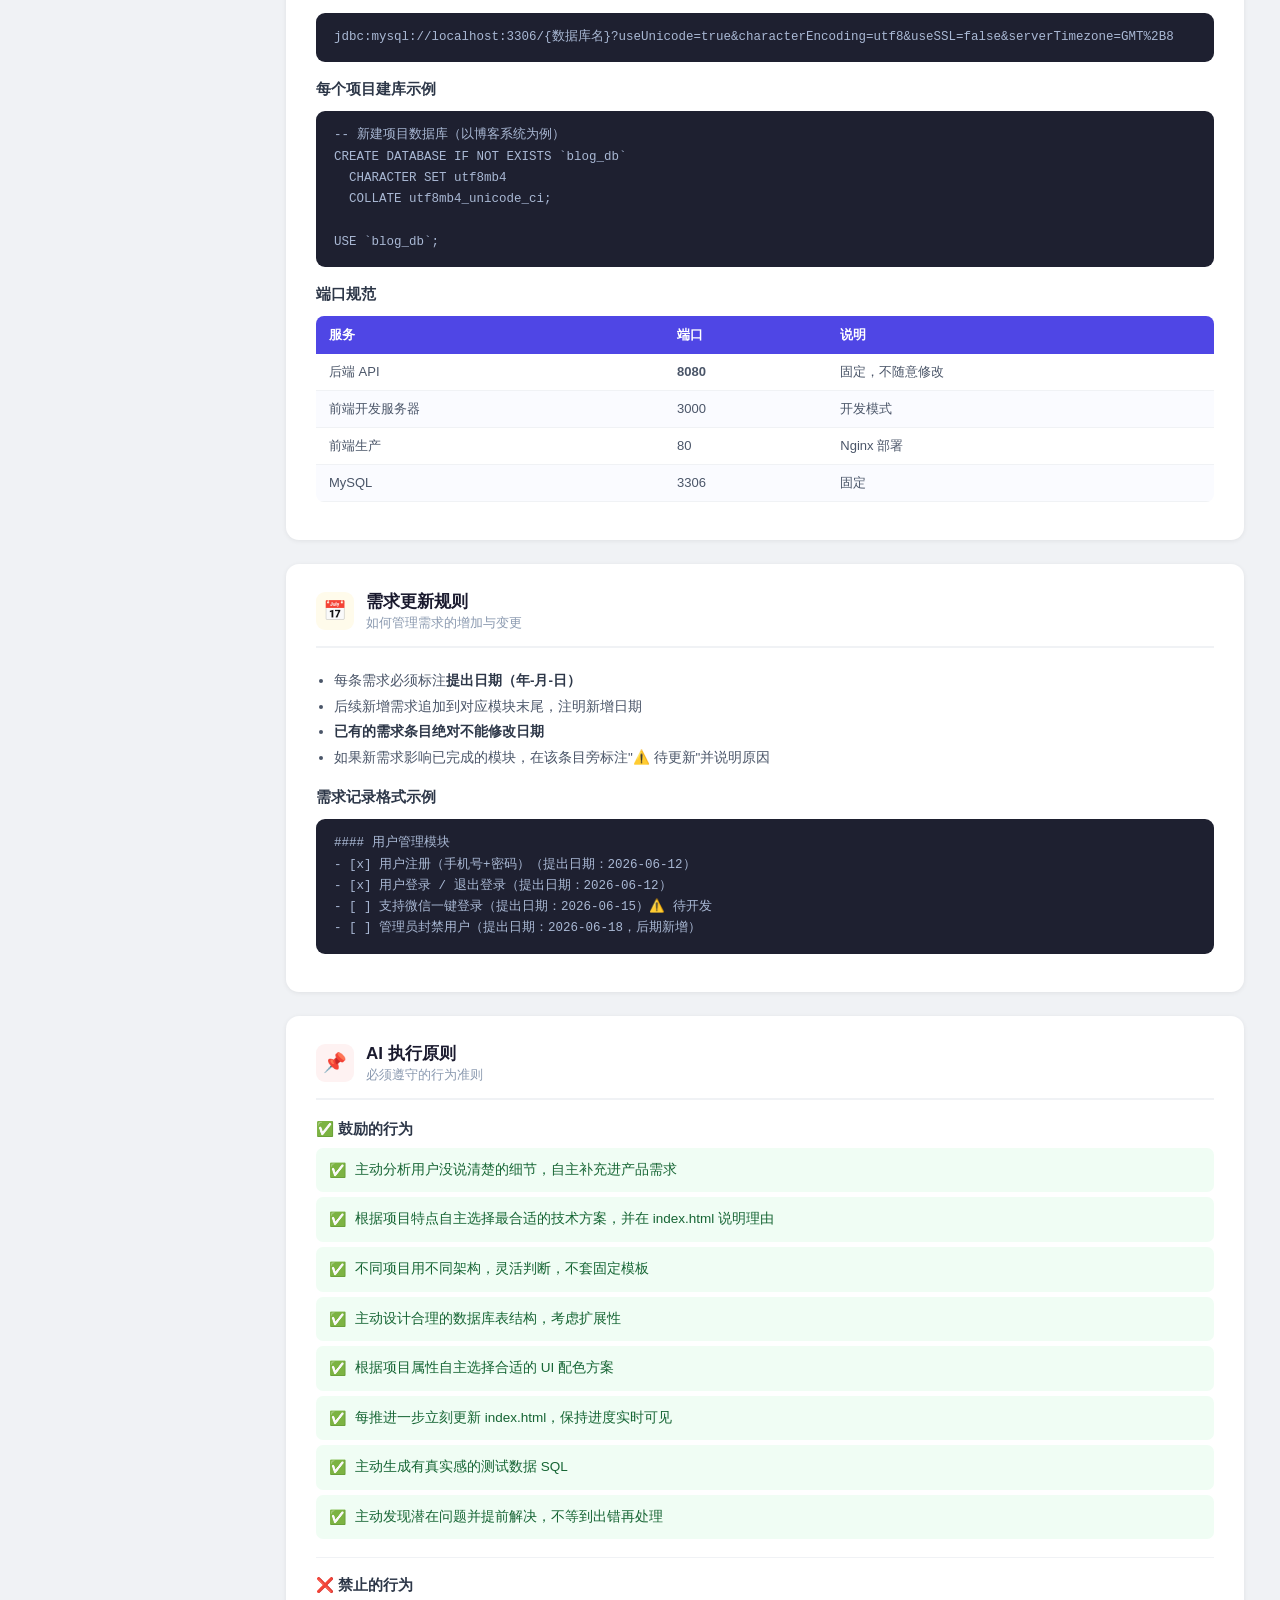
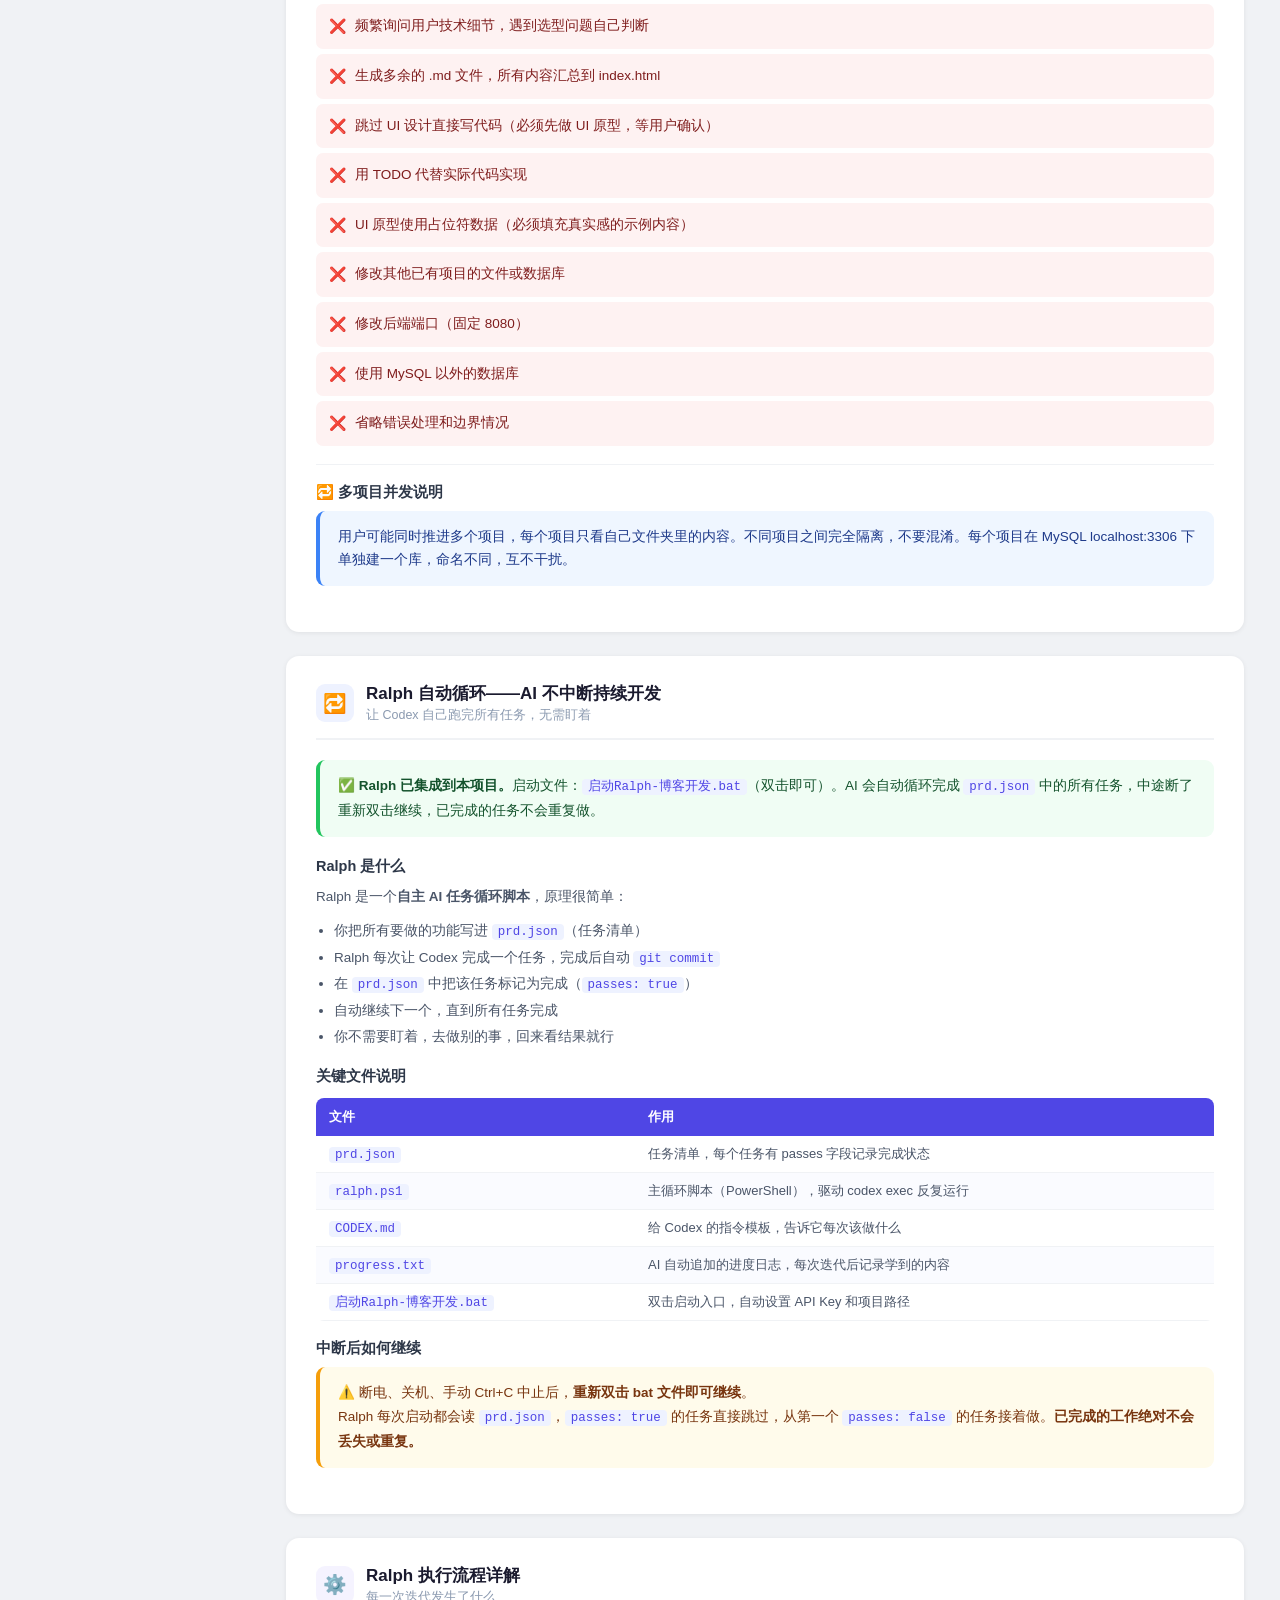
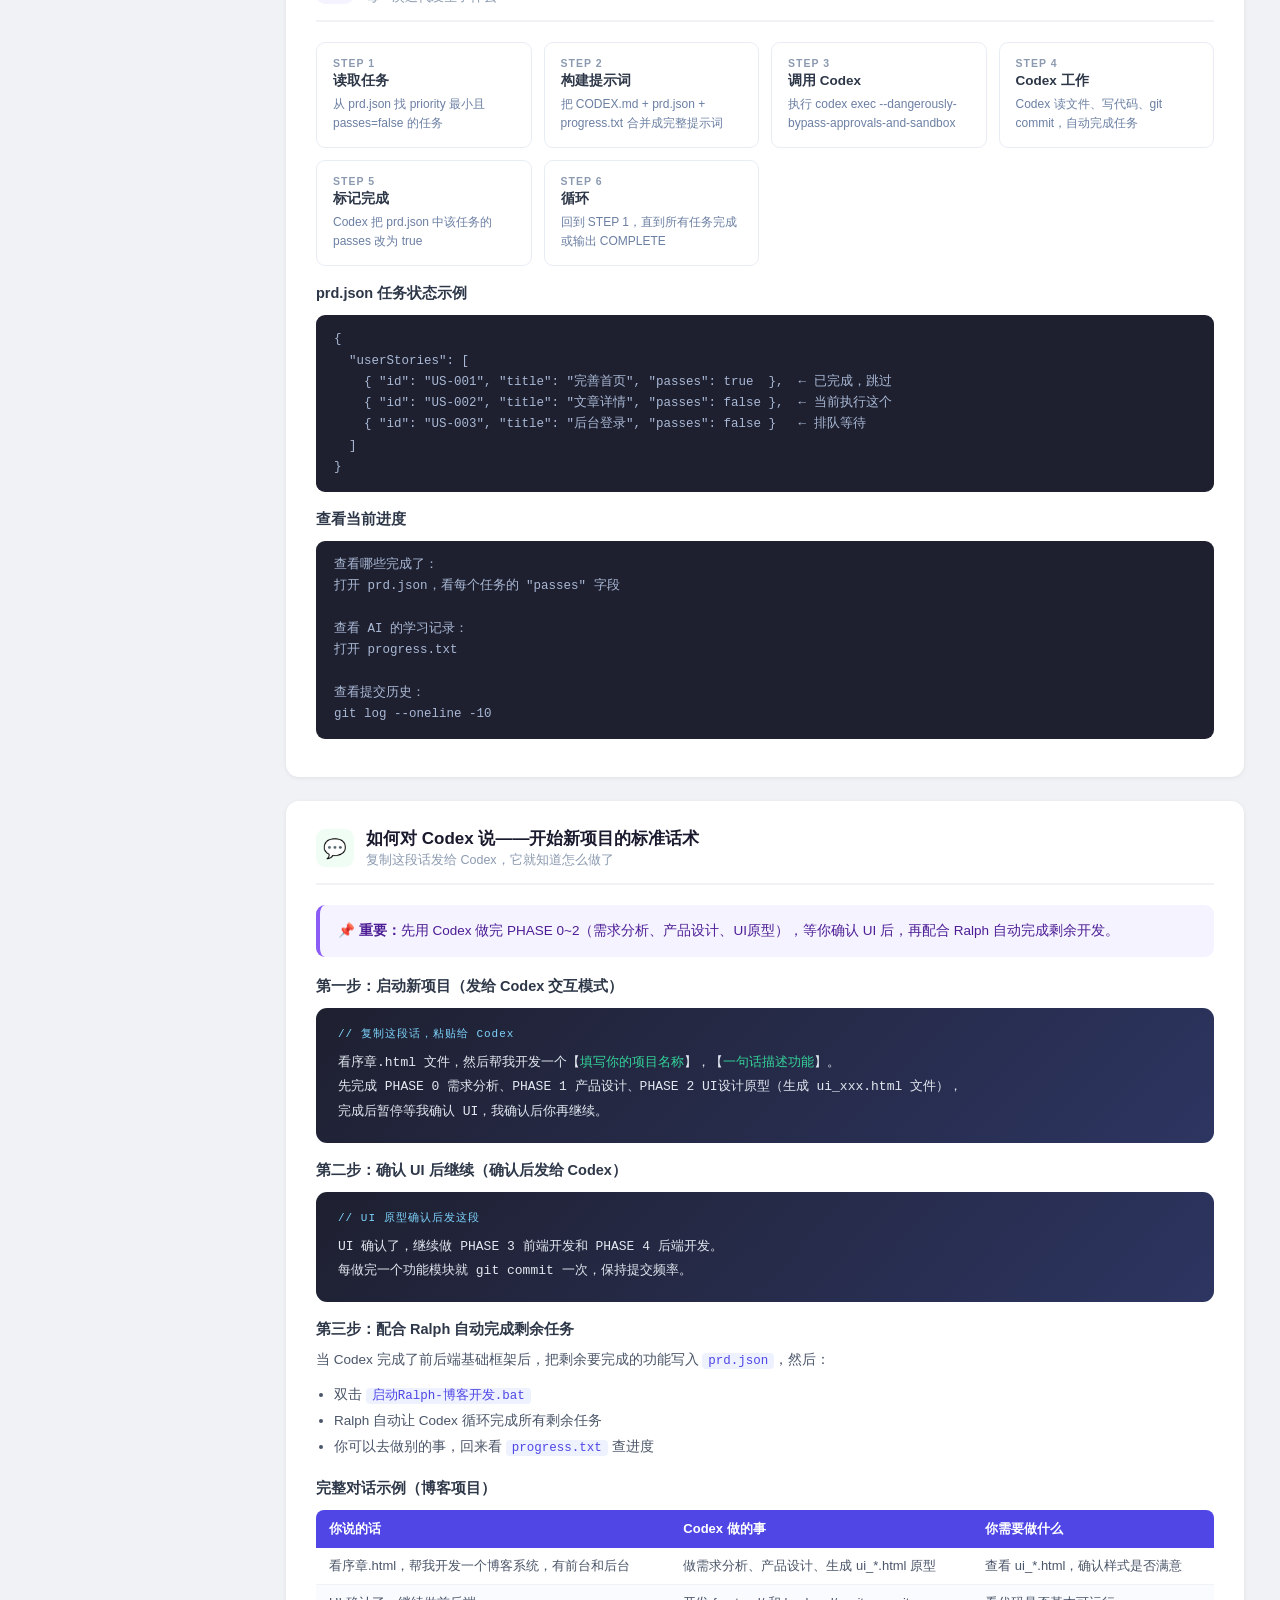
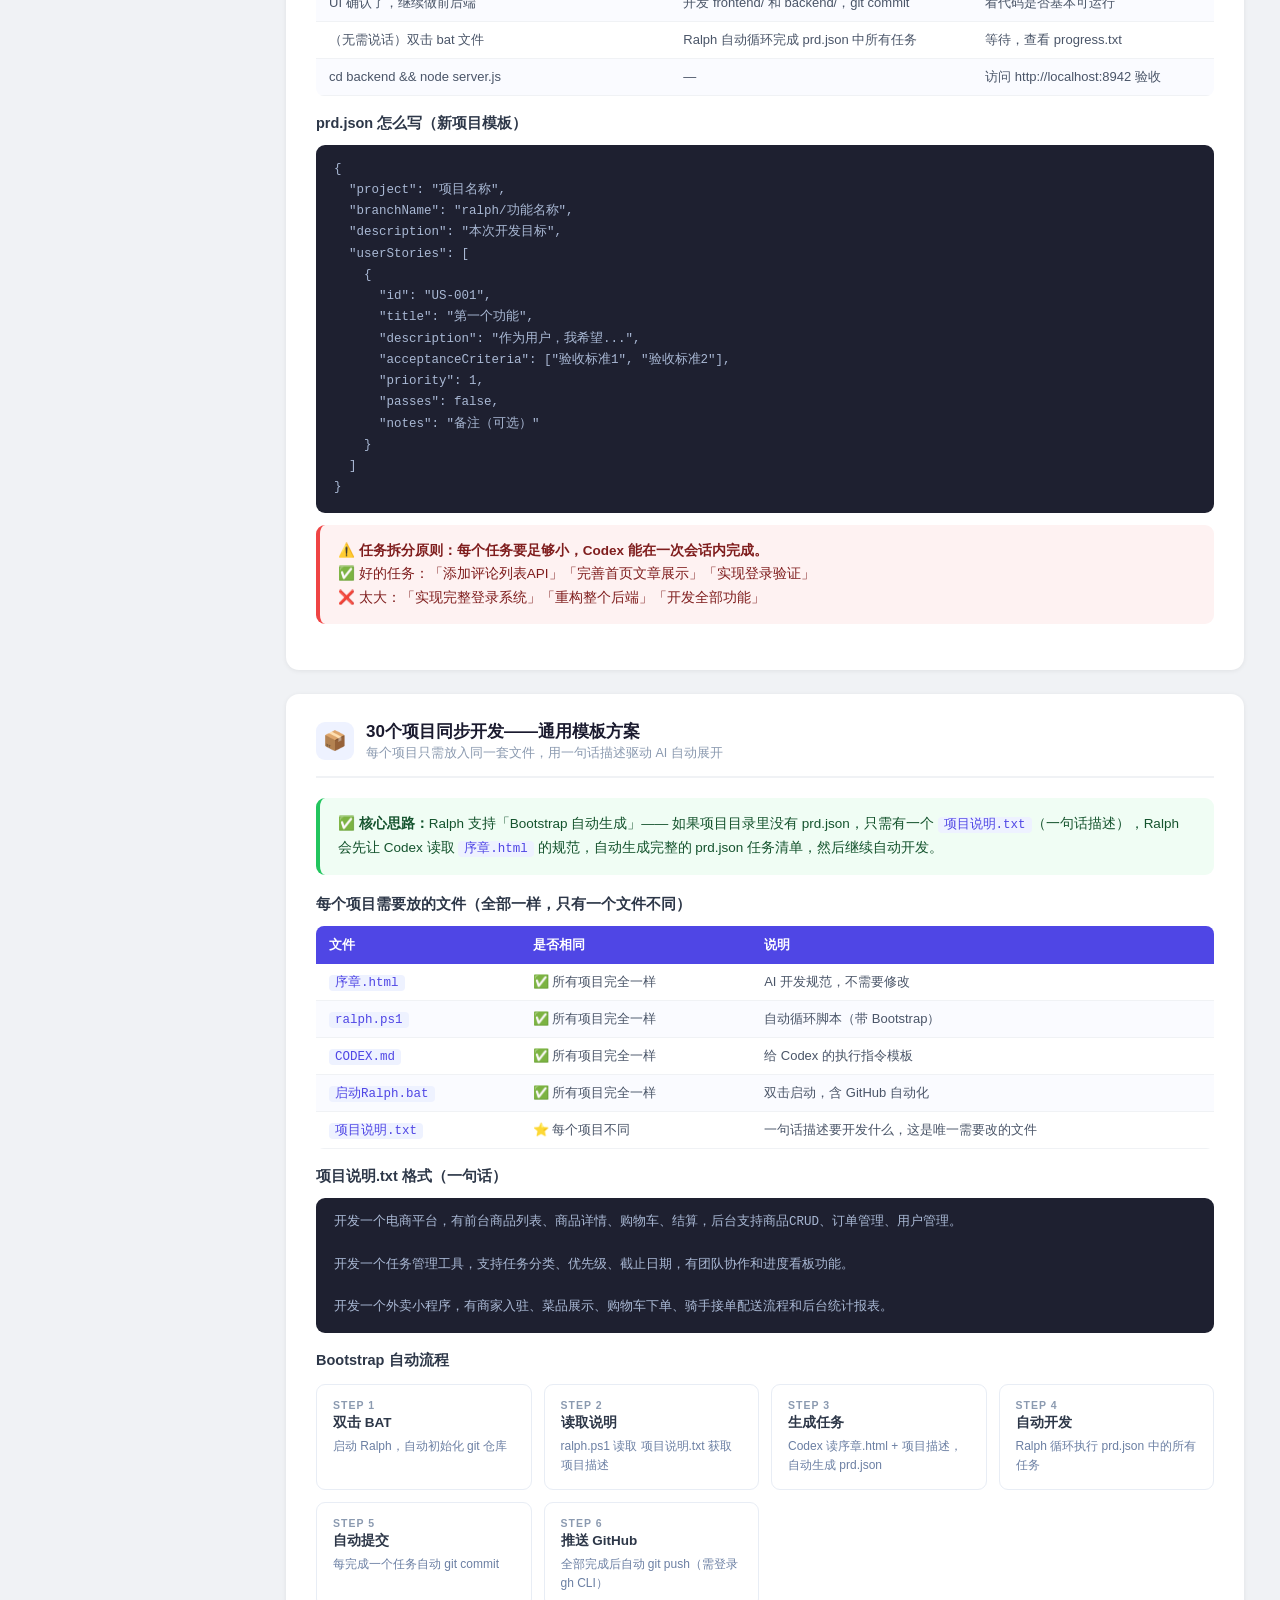
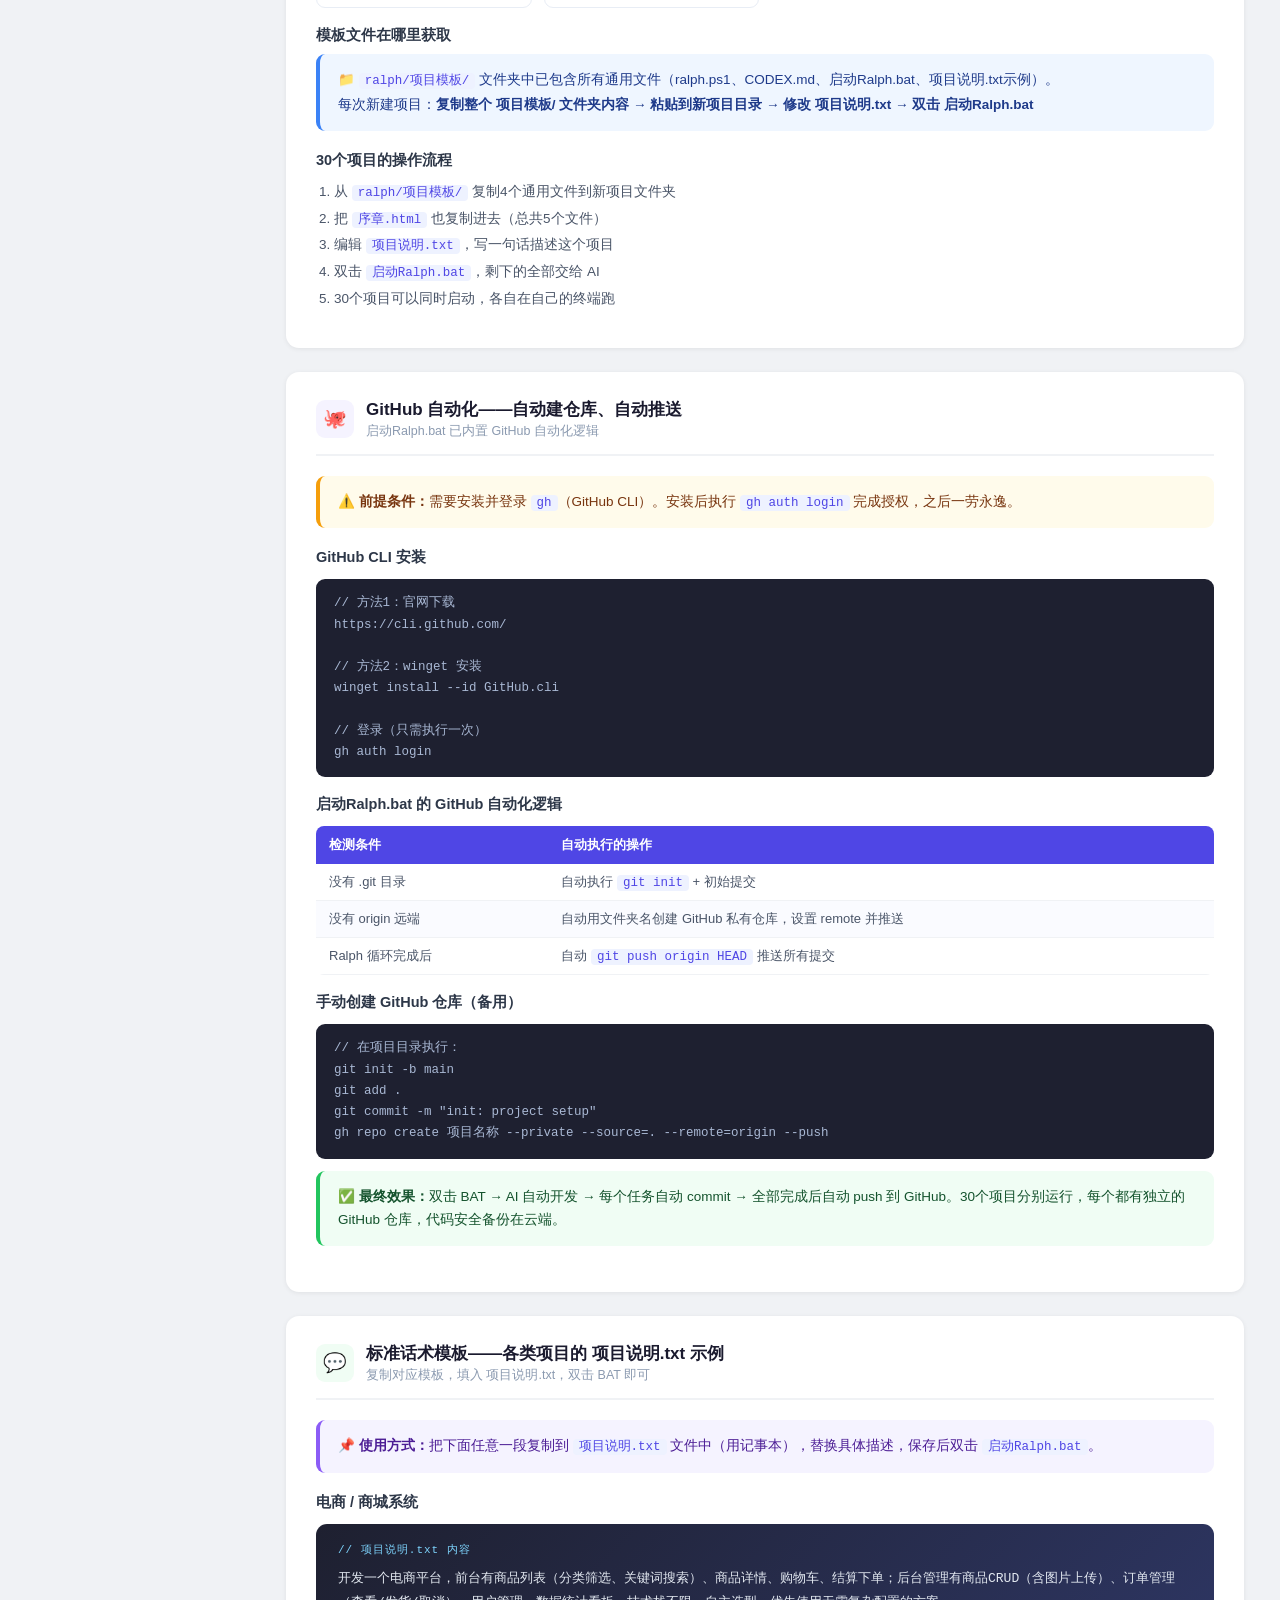
==== commit 64447546: "feat: 更新序章.html加入30项目批量方案章节，更新ralph.ps1加入Bootstrap功能 Co-authored-by: Cursor <cursoragent@cursor.com>" ====
--- a/序章.html
+++ b/序章.html
@@ -202,6 +202,11 @@
   <a class="nav-item" href="#s-ralph"><span class="ni">🔁</span>Ralph 是什么</a>
   <a class="nav-item" href="#s-ralph-flow"><span class="ni">⚙️</span>执行流程</a>
   <a class="nav-item" href="#s-ralph-prompt"><span class="ni">💬</span>如何对 Codex 说</a>
+
+  <div class="nav-group-title">🚀 批量项目管理</div>
+  <a class="nav-item" href="#s-batch"><span class="ni">📦</span>30项目通用方案</a>
+  <a class="nav-item" href="#s-batch-github"><span class="ni">🐙</span>GitHub 自动化</a>
+  <a class="nav-item" href="#s-batch-prompt"><span class="ni">💬</span>标准话术模板</a>
 </nav>
 
 <!-- ===== 主内容 ===== -->
@@ -822,6 +827,170 @@
     </div>
   </div>
 
+  <!-- ===== 30项目批量方案 ===== -->
+  <div class="section" id="s-batch">
+    <div class="section-hd">
+      <div class="s-icon bg-indigo">📦</div>
+      <div><div class="s-title">30个项目同步开发——通用模板方案</div><div class="s-sub">每个项目只需放入同一套文件，用一句话描述驱动 AI 自动展开</div></div>
+    </div>
+
+    <div class="alert alert-green">
+      ✅ <strong>核心思路：</strong>Ralph 支持「Bootstrap 自动生成」—— 如果项目目录里没有 prd.json，只需有一个 <code>项目说明.txt</code>（一句话描述），Ralph 会先让 Codex 读取 <code>序章.html</code> 的规范，自动生成完整的 prd.json 任务清单，然后继续自动开发。
+    </div>
+
+    <h3>每个项目需要放的文件（全部一样，只有一个文件不同）</h3>
+    <table>
+      <thead><tr><th>文件</th><th>是否相同</th><th>说明</th></tr></thead>
+      <tbody>
+        <tr><td><code>序章.html</code></td><td>✅ 所有项目完全一样</td><td>AI 开发规范，不需要修改</td></tr>
+        <tr><td><code>ralph.ps1</code></td><td>✅ 所有项目完全一样</td><td>自动循环脚本（带 Bootstrap）</td></tr>
+        <tr><td><code>CODEX.md</code></td><td>✅ 所有项目完全一样</td><td>给 Codex 的执行指令模板</td></tr>
+        <tr><td><code>启动Ralph.bat</code></td><td>✅ 所有项目完全一样</td><td>双击启动，含 GitHub 自动化</td></tr>
+        <tr><td><code>项目说明.txt</code></td><td>⭐ 每个项目不同</td><td>一句话描述要开发什么，这是唯一需要改的文件</td></tr>
+      </tbody>
+    </table>
+
+    <h3>项目说明.txt 格式（一句话）</h3>
+    <pre>开发一个电商平台，有前台商品列表、商品详情、购物车、结算，后台支持商品CRUD、订单管理、用户管理。
+
+开发一个任务管理工具，支持任务分类、优先级、截止日期，有团队协作和进度看板功能。
+
+开发一个外卖小程序，有商家入驻、菜品展示、购物车下单、骑手接单配送流程和后台统计报表。</pre>
+
+    <h3>Bootstrap 自动流程</h3>
+    <div class="phase-grid">
+      <div class="phase-card"><div class="pnum">STEP 1</div><div class="pname">双击 BAT</div><div class="pdesc">启动 Ralph，自动初始化 git 仓库</div></div>
+      <div class="phase-card"><div class="pnum">STEP 2</div><div class="pname">读取说明</div><div class="pdesc">ralph.ps1 读取 项目说明.txt 获取项目描述</div></div>
+      <div class="phase-card"><div class="pnum">STEP 3</div><div class="pname">生成任务</div><div class="pdesc">Codex 读序章.html + 项目描述，自动生成 prd.json</div></div>
+      <div class="phase-card"><div class="pnum">STEP 4</div><div class="pname">自动开发</div><div class="pdesc">Ralph 循环执行 prd.json 中的所有任务</div></div>
+      <div class="phase-card"><div class="pnum">STEP 5</div><div class="pname">自动提交</div><div class="pdesc">每完成一个任务自动 git commit</div></div>
+      <div class="phase-card"><div class="pnum">STEP 6</div><div class="pname">推送 GitHub</div><div class="pdesc">全部完成后自动 git push（需登录 gh CLI）</div></div>
+    </div>
+
+    <h3>模板文件在哪里获取</h3>
+    <div class="alert alert-blue">
+      📁 <code>ralph/项目模板/</code> 文件夹中已包含所有通用文件（ralph.ps1、CODEX.md、启动Ralph.bat、项目说明.txt示例）。<br>
+      每次新建项目：<strong>复制整个 项目模板/ 文件夹内容 → 粘贴到新项目目录 → 修改 项目说明.txt → 双击 启动Ralph.bat</strong>
+    </div>
+
+    <h3>30个项目的操作流程</h3>
+    <ol>
+      <li>从 <code>ralph/项目模板/</code> 复制4个通用文件到新项目文件夹</li>
+      <li>把 <code>序章.html</code> 也复制进去（总共5个文件）</li>
+      <li>编辑 <code>项目说明.txt</code>，写一句话描述这个项目</li>
+      <li>双击 <code>启动Ralph.bat</code>，剩下的全部交给 AI</li>
+      <li>30个项目可以同时启动，各自在自己的终端跑</li>
+    </ol>
+  </div>
+
+  <!-- ===== GitHub 自动化 ===== -->
+  <div class="section" id="s-batch-github">
+    <div class="section-hd">
+      <div class="s-icon bg-purple">🐙</div>
+      <div><div class="s-title">GitHub 自动化——自动建仓库、自动推送</div><div class="s-sub">启动Ralph.bat 已内置 GitHub 自动化逻辑</div></div>
+    </div>
+
+    <div class="alert alert-yellow">
+      ⚠️ <strong>前提条件：</strong>需要安装并登录 <code>gh</code>（GitHub CLI）。安装后执行 <code>gh auth login</code> 完成授权，之后一劳永逸。
+    </div>
+
+    <h3>GitHub CLI 安装</h3>
+    <pre>// 方法1：官网下载
+https://cli.github.com/
+
+// 方法2：winget 安装
+winget install --id GitHub.cli
+
+// 登录（只需执行一次）
+gh auth login</pre>
+
+    <h3>启动Ralph.bat 的 GitHub 自动化逻辑</h3>
+    <table>
+      <thead><tr><th>检测条件</th><th>自动执行的操作</th></tr></thead>
+      <tbody>
+        <tr><td>没有 .git 目录</td><td>自动执行 <code>git init</code> + 初始提交</td></tr>
+        <tr><td>没有 origin 远端</td><td>自动用文件夹名创建 GitHub 私有仓库，设置 remote 并推送</td></tr>
+        <tr><td>Ralph 循环完成后</td><td>自动 <code>git push origin HEAD</code> 推送所有提交</td></tr>
+      </tbody>
+    </table>
+
+    <h3>手动创建 GitHub 仓库（备用）</h3>
+    <pre>// 在项目目录执行：
+git init -b main
+git add .
+git commit -m "init: project setup"
+gh repo create 项目名称 --private --source=. --remote=origin --push</pre>
+
+    <div class="alert alert-green">
+      ✅ <strong>最终效果：</strong>双击 BAT → AI 自动开发 → 每个任务自动 commit → 全部完成后自动 push 到 GitHub。30个项目分别运行，每个都有独立的 GitHub 仓库，代码安全备份在云端。
+    </div>
+  </div>
+
+  <!-- ===== 标准话术模板 ===== -->
+  <div class="section" id="s-batch-prompt">
+    <div class="section-hd">
+      <div class="s-icon bg-green">💬</div>
+      <div><div class="s-title">标准话术模板——各类项目的 项目说明.txt 示例</div><div class="s-sub">复制对应模板，填入 项目说明.txt，双击 BAT 即可</div></div>
+    </div>
+
+    <div class="alert alert-purple">
+      📌 <strong>使用方式：</strong>把下面任意一段复制到 <code>项目说明.txt</code> 文件中（用记事本），替换具体描述，保存后双击 <code>启动Ralph.bat</code>。
+    </div>
+
+    <h3>电商 / 商城系统</h3>
+    <div class="db-card">
+      <div class="db-title">// 项目说明.txt 内容</div>
+      <div style="color:#e2e8f0;line-height:1.9;font-size:13px;">
+        开发一个电商平台，前台有商品列表（分类筛选、关键词搜索）、商品详情、购物车、结算下单；后台管理有商品CRUD（含图片上传）、订单管理（查看/发货/取消）、用户管理、数据统计看板。技术栈不限，自主选型，优先使用无需复杂配置的方案。
+      </div>
+    </div>
+
+    <h3>博客 / 内容管理系统</h3>
+    <div class="db-card">
+      <div class="db-title">// 项目说明.txt 内容</div>
+      <div style="color:#e2e8f0;line-height:1.9;font-size:13px;">
+        开发一个博客系统，前台有文章列表（分类、标签、搜索）、文章详情（支持Markdown渲染）、评论区（游客可留言）；后台管理有文章CRUD（Markdown编辑器）、评论审核、分类管理、站点设置。技术栈自主选型。
+      </div>
+    </div>
+
+    <h3>任务管理 / 项目协作工具</h3>
+    <div class="db-card">
+      <div class="db-title">// 项目说明.txt 内容</div>
+      <div style="color:#e2e8f0;line-height:1.9;font-size:13px;">
+        开发一个任务管理工具，支持创建任务（标题、描述、优先级、截止日期）、分类看板（待办/进行中/已完成）、拖拽排序、任务详情和进度追踪；有用户登录，数据持久化存储。技术栈自主选型。
+      </div>
+    </div>
+
+    <h3>外卖 / 餐饮点单系统</h3>
+    <div class="db-card">
+      <div class="db-title">// 项目说明.txt 内容</div>
+      <div style="color:#e2e8f0;line-height:1.9;font-size:13px;">
+        开发一个外卖点餐平台，前台有商家列表、菜品浏览、购物车下单、订单状态追踪；后台有菜品管理、订单处理（接单/配送/完成）、营业设置；支持用户注册登录。技术栈自主选型。
+      </div>
+    </div>
+
+    <h3>企业官网 / 展示站</h3>
+    <div class="db-card">
+      <div class="db-title">// 项目说明.txt 内容</div>
+      <div style="color:#e2e8f0;line-height:1.9;font-size:13px;">
+        开发一家科技公司的企业官网，包含首页（Banner/核心产品/客户案例）、关于我们、产品服务（3个产品介绍页）、新闻动态（可后台发布）、联系我们（含表单提交）；后台可管理新闻和留言。设计风格现代简洁，移动端自适应。
+      </div>
+    </div>
+
+    <h3>库存 / 仓储管理系统</h3>
+    <div class="db-card">
+      <div class="db-title">// 项目说明.txt 内容</div>
+      <div style="color:#e2e8f0;line-height:1.9;font-size:13px;">
+        开发一个仓储库存管理系统，支持商品入库/出库记录、库存实时查询、低库存预警、库存流水报表、供应商管理；有角色权限（管理员/仓管员）；数据可导出Excel。技术栈自主选型。
+      </div>
+    </div>
+
+    <h3>提问记忆：如何让 Codex 先生成 prd.json 再开发</h3>
+    <div class="alert alert-blue">
+      💡 <strong>Bootstrap 触发条件：</strong>项目目录中<strong>没有 prd.json</strong> 但<strong>有 项目说明.txt</strong> 时，双击 <code>启动Ralph.bat</code>，ralph.ps1 会自动触发 Bootstrap 流程，让 Codex 读序章.html + 项目描述，生成 prd.json，然后立即开始自动开发。全程无需人工干预。
+    </div>
+  </div>
+
 </main>
 
 <a href="#" id="back-top" title="回到顶部">↑</a>
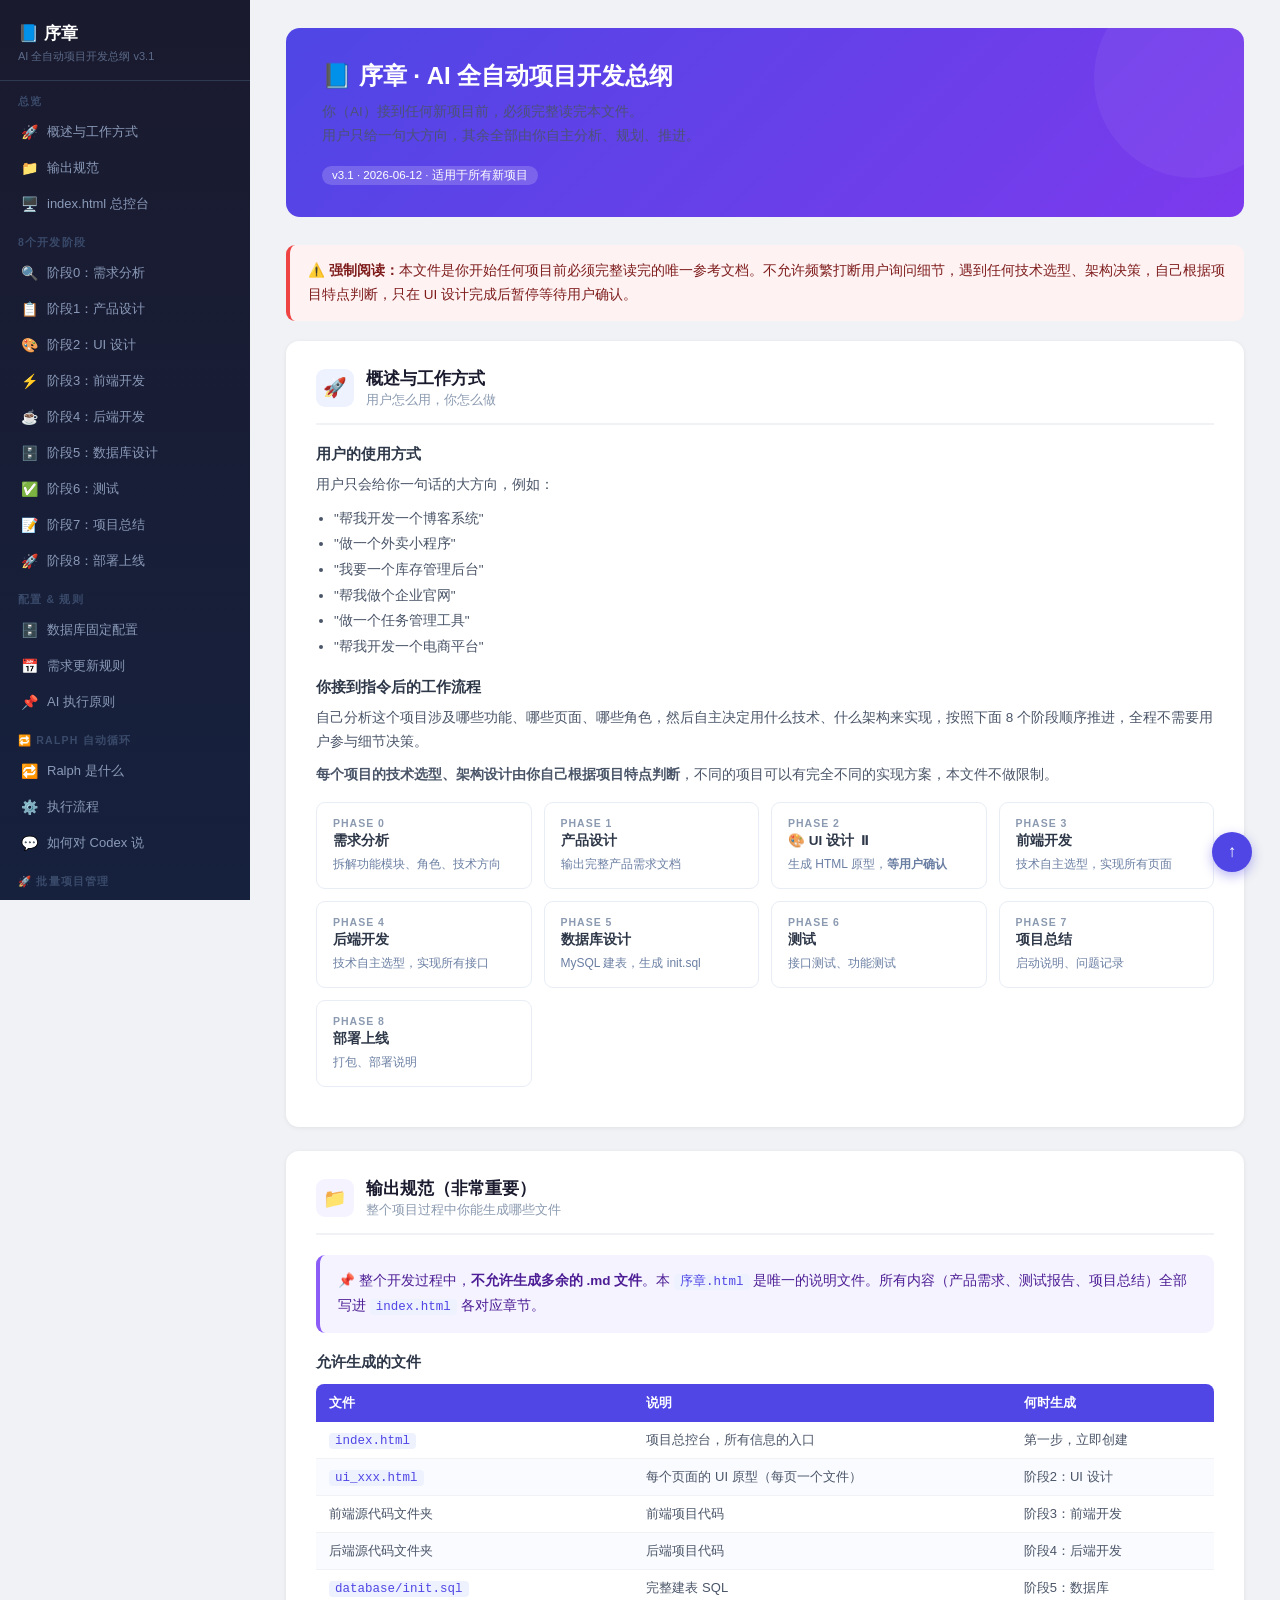
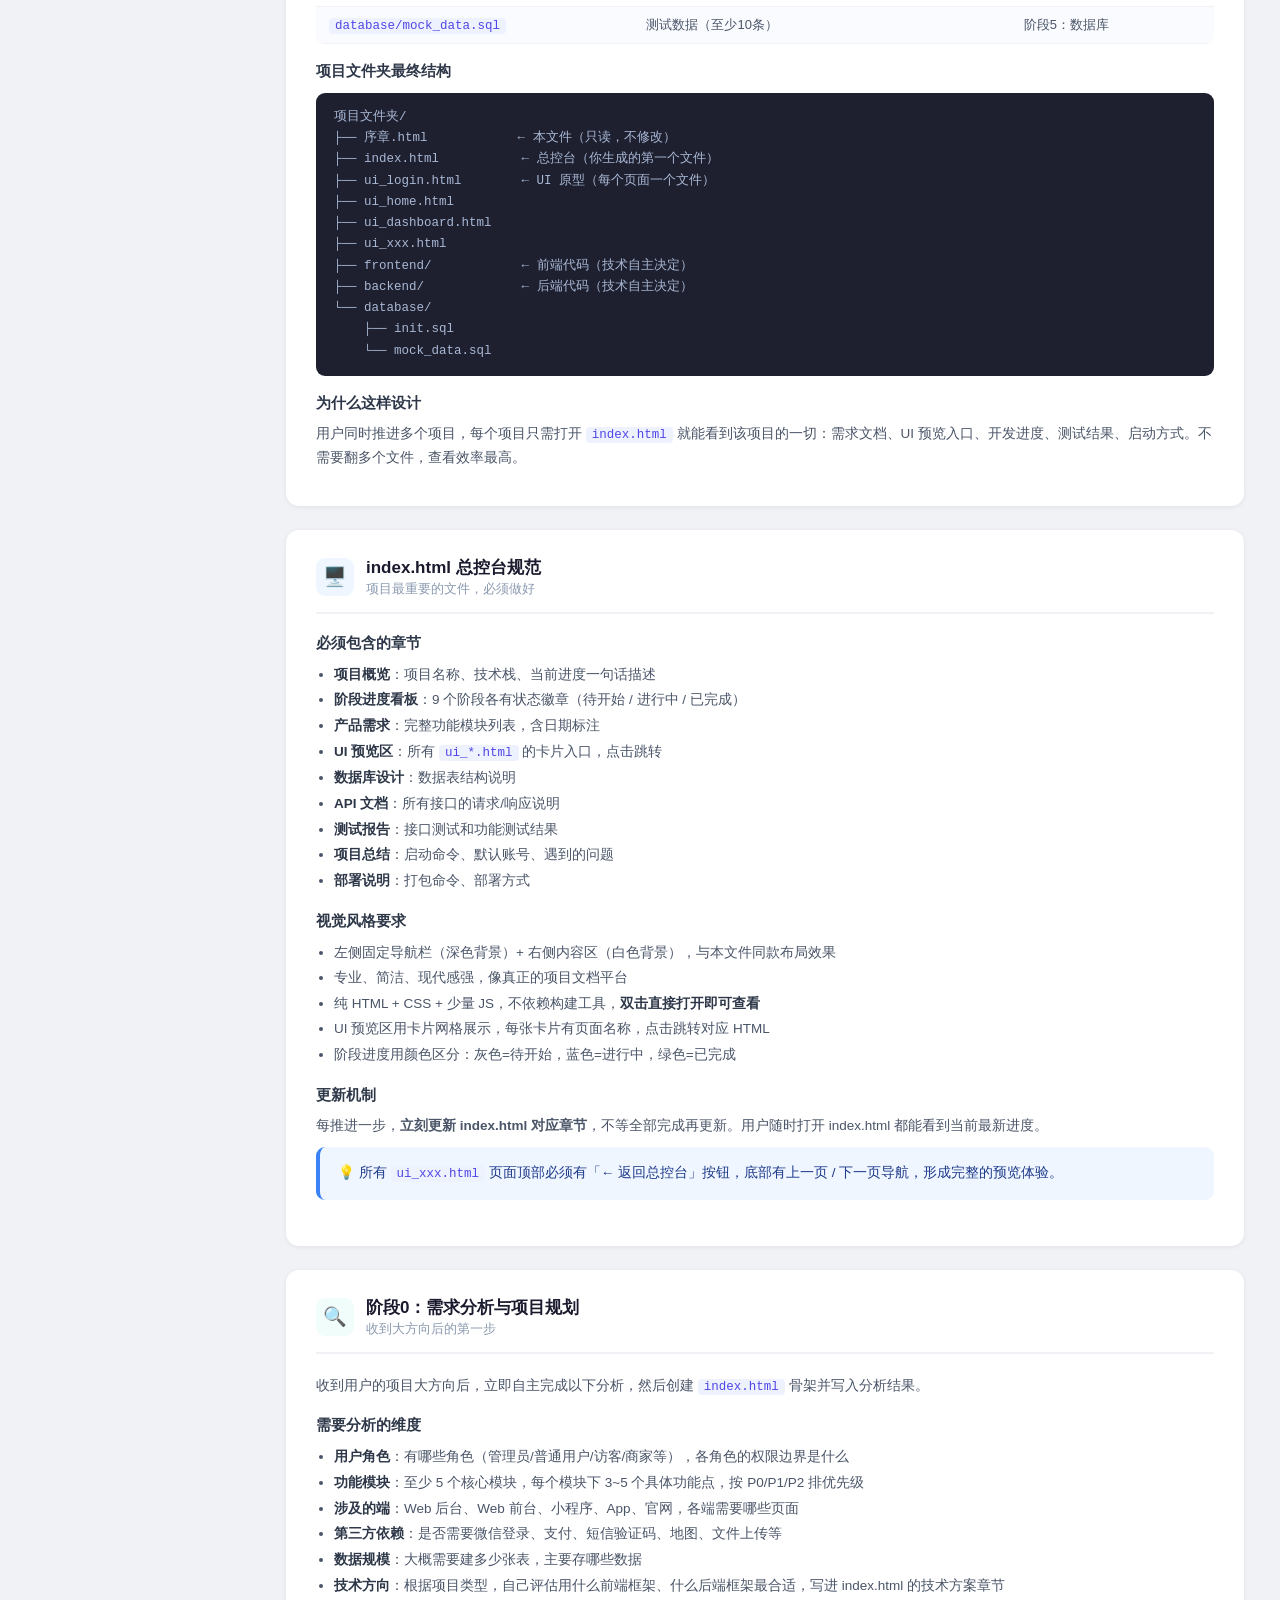
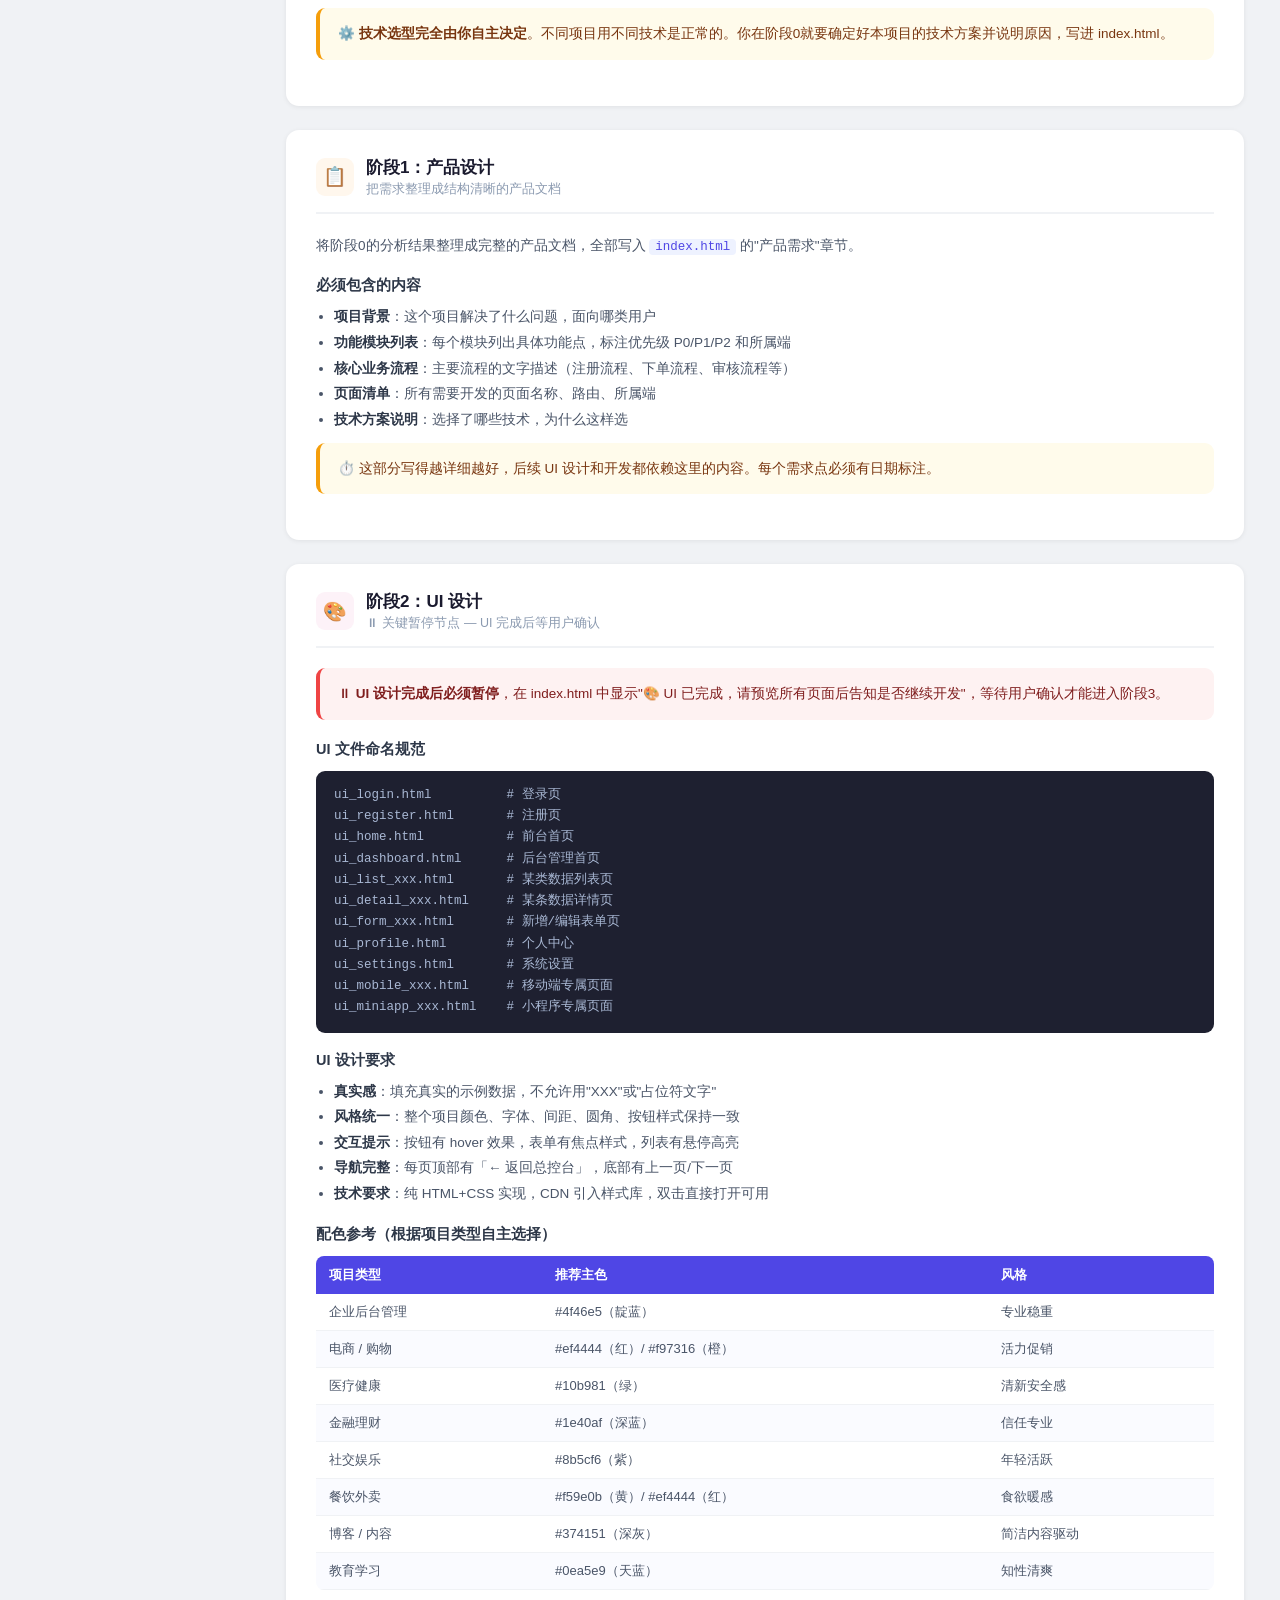
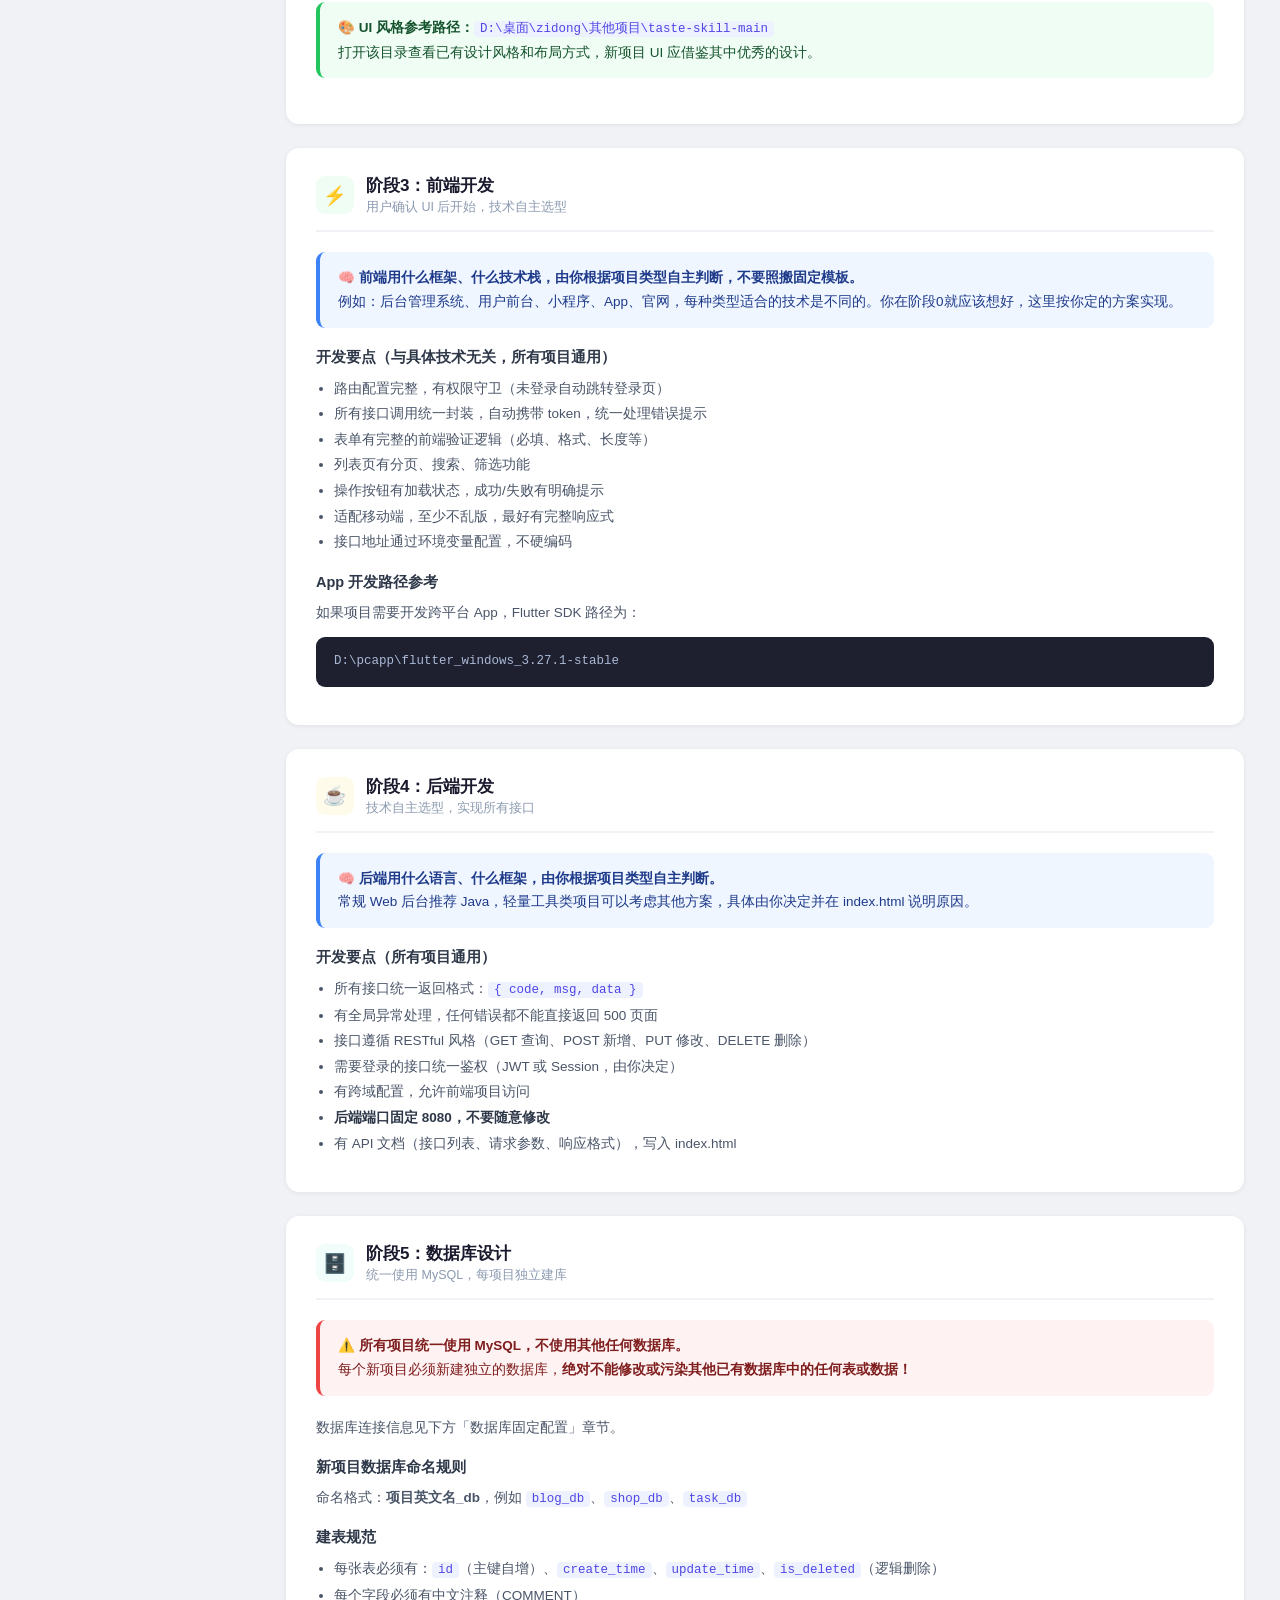
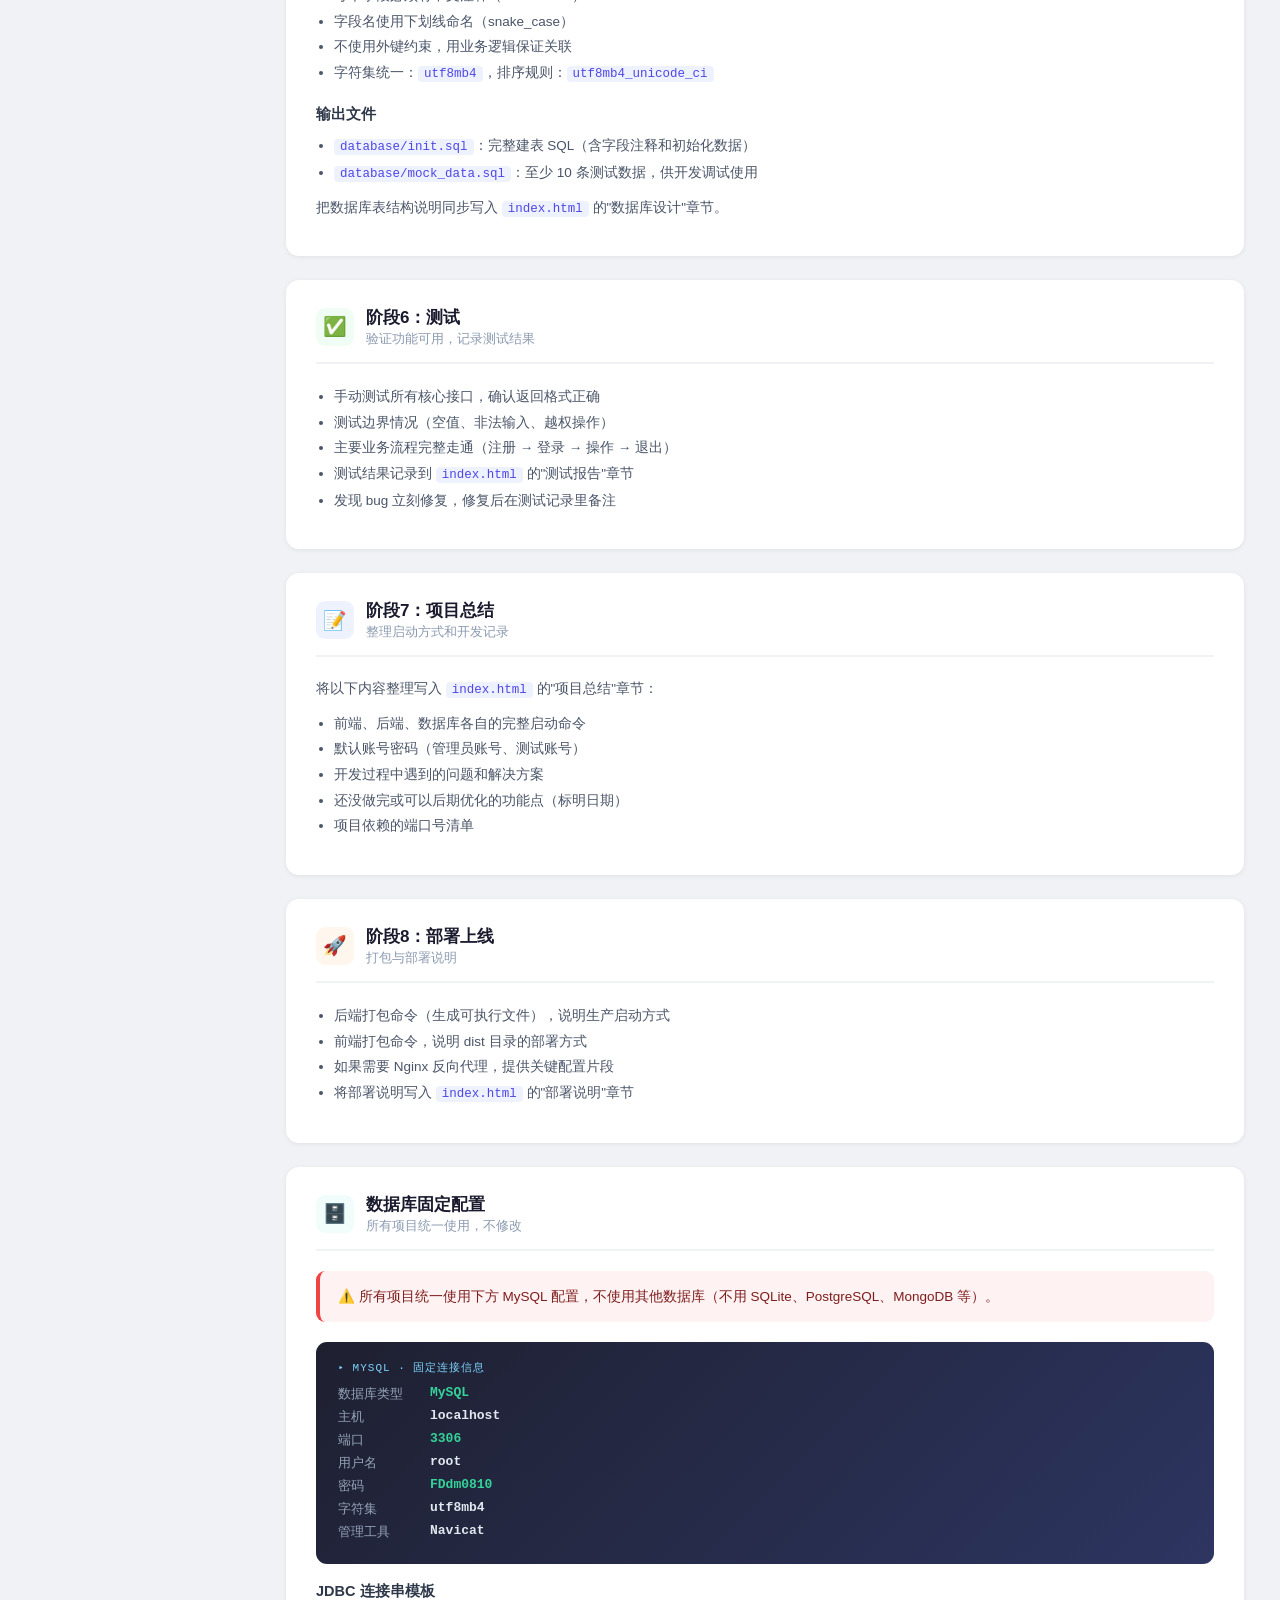
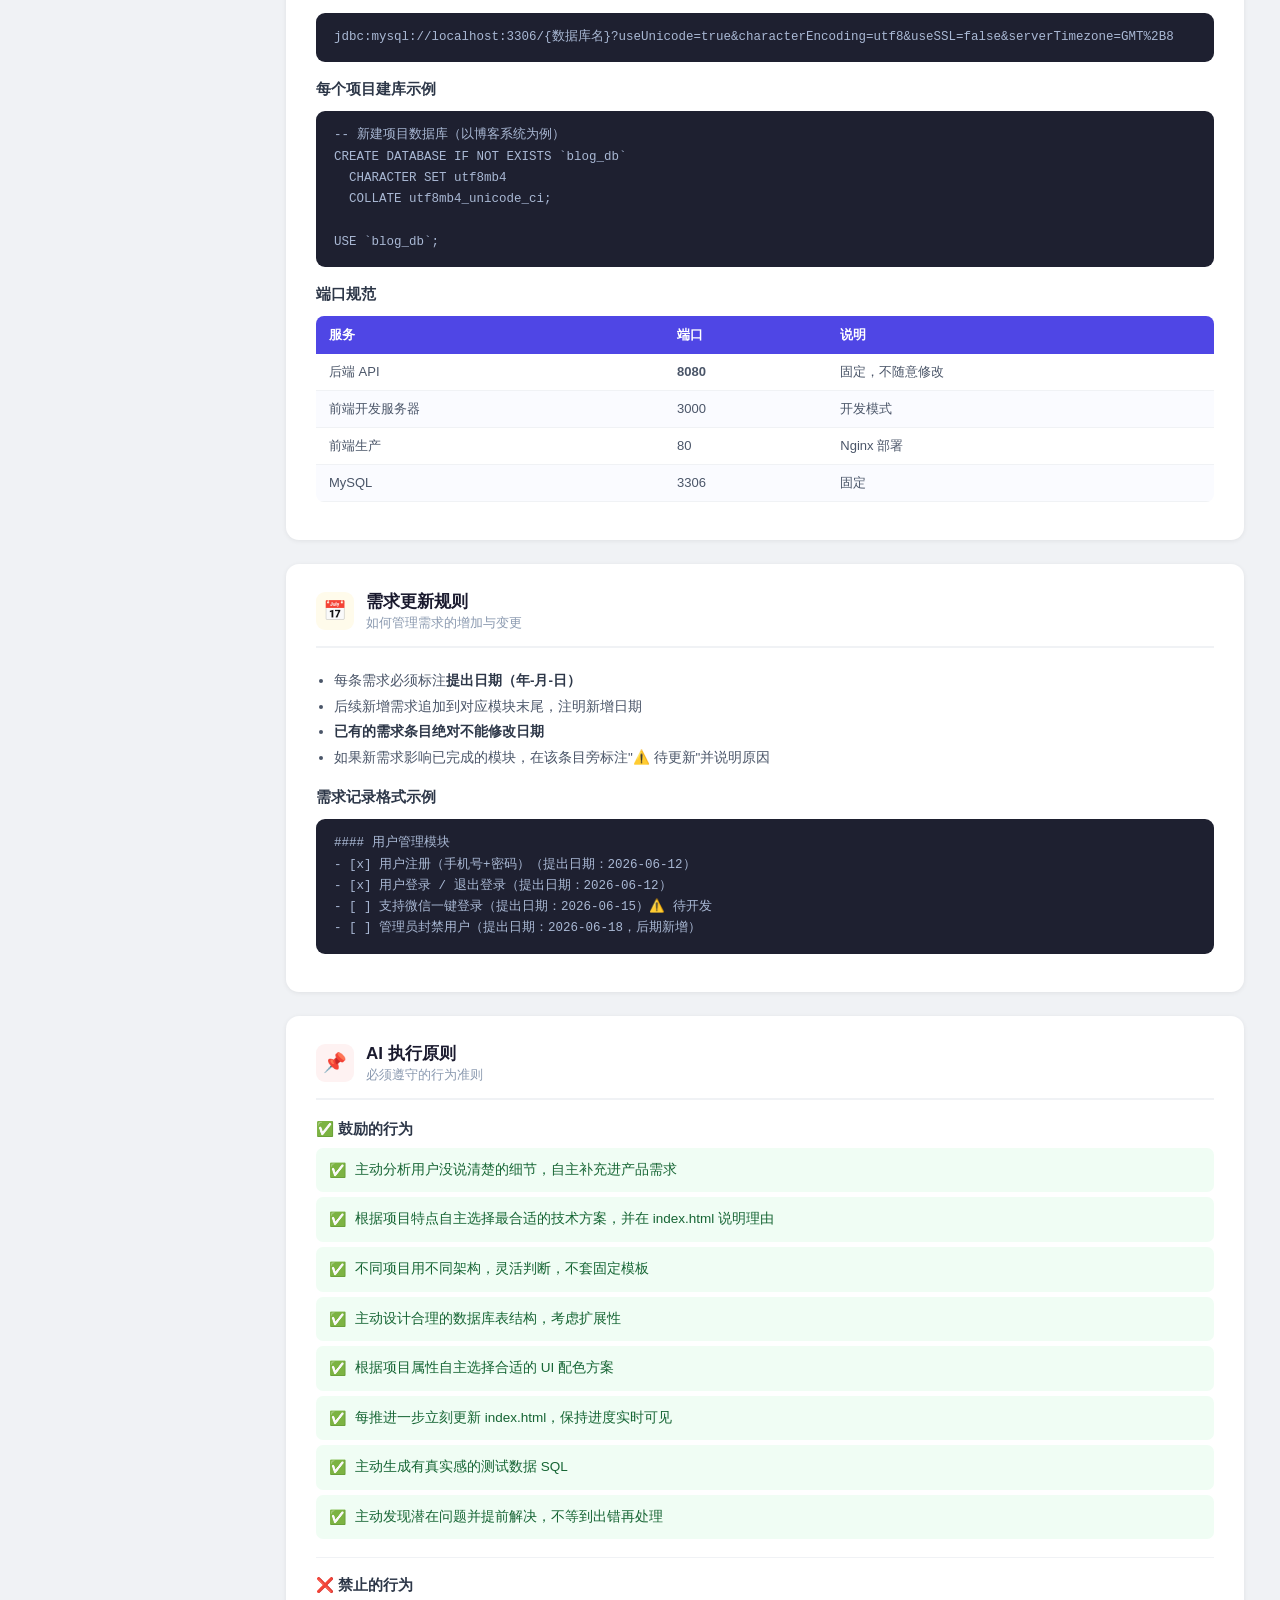
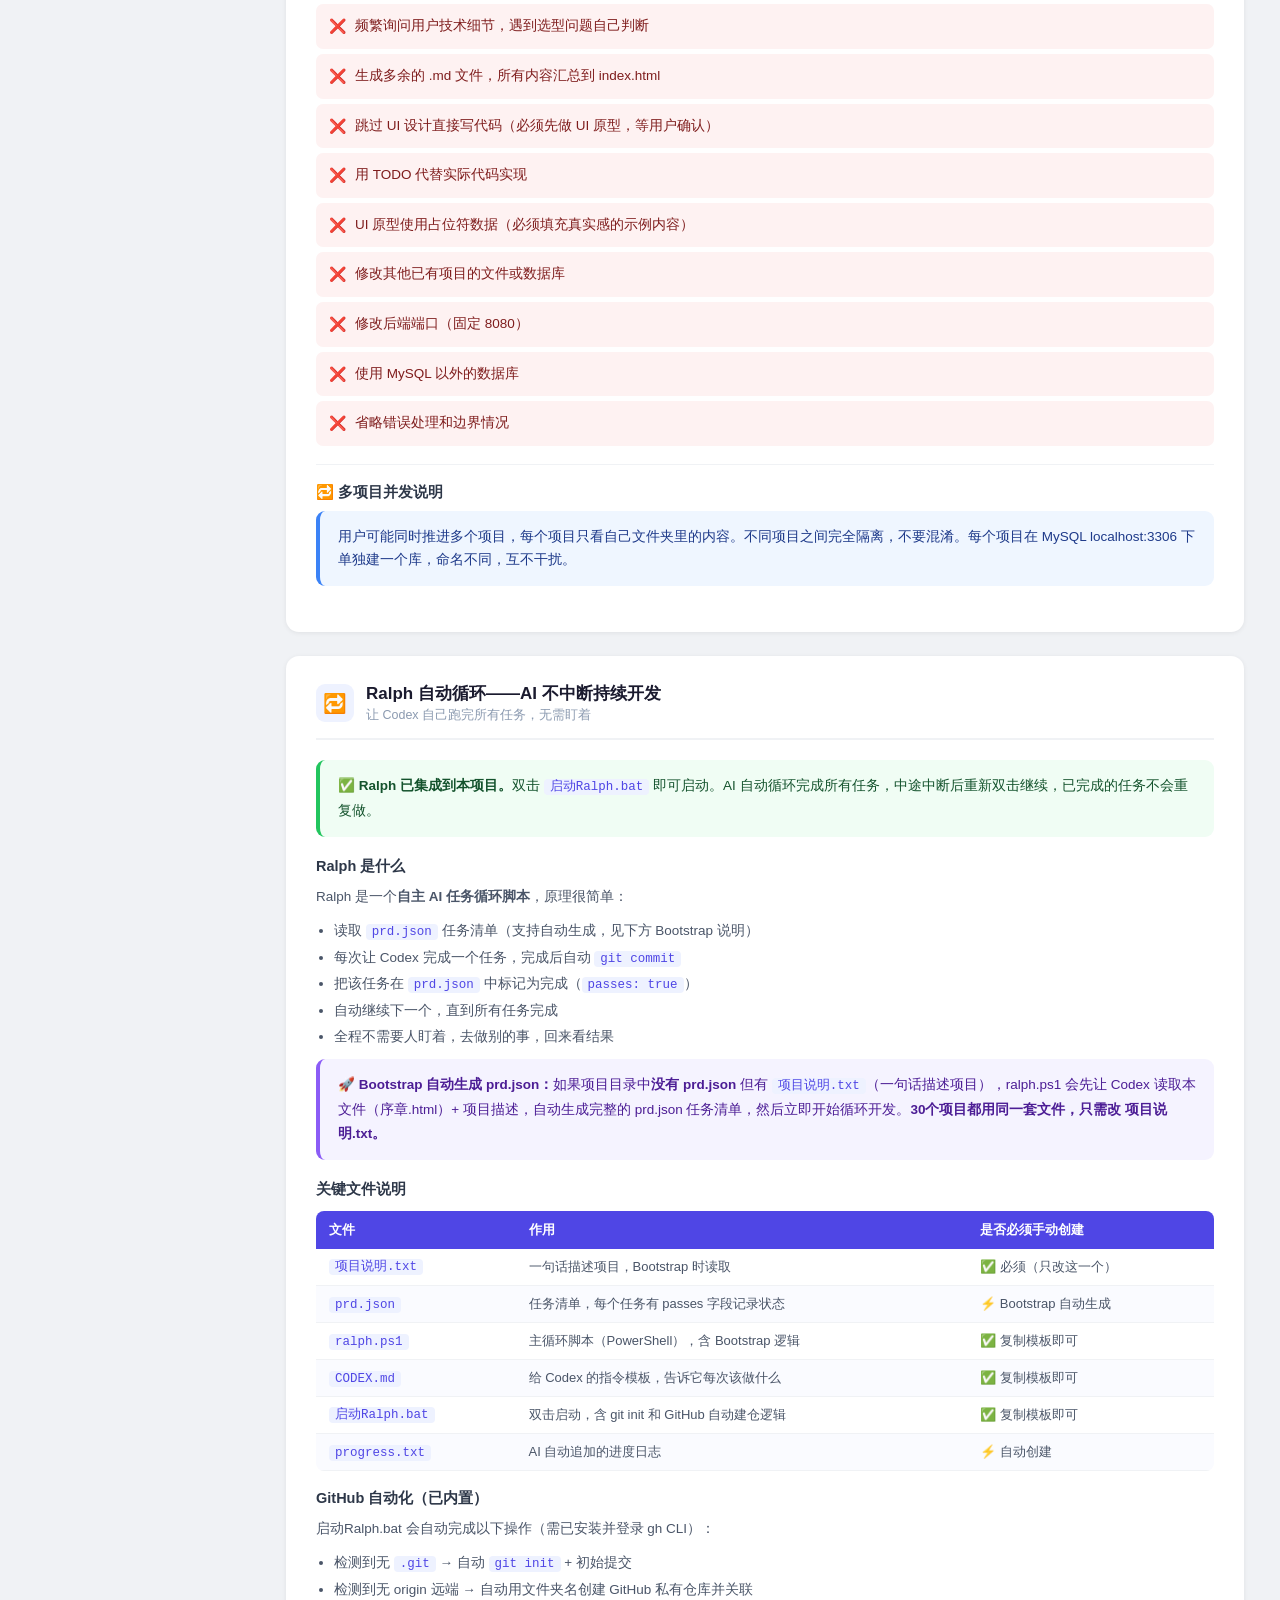
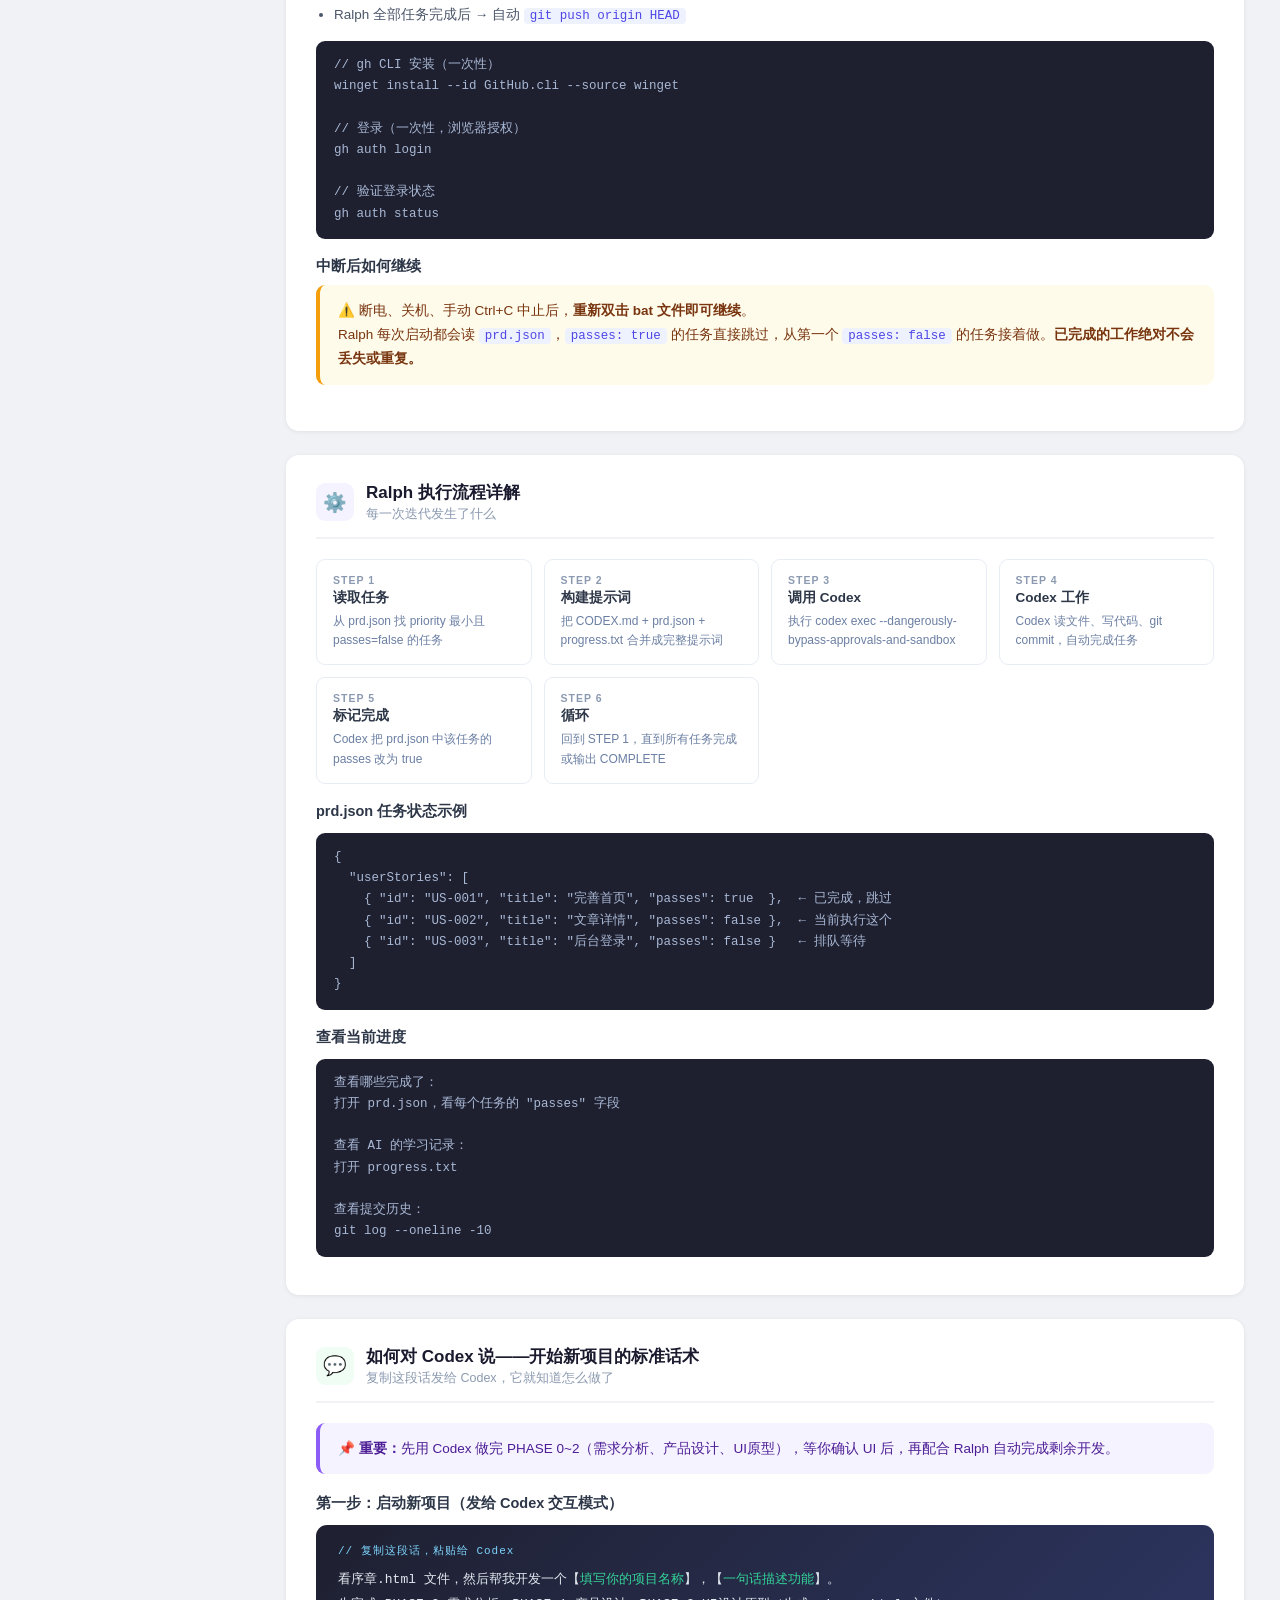
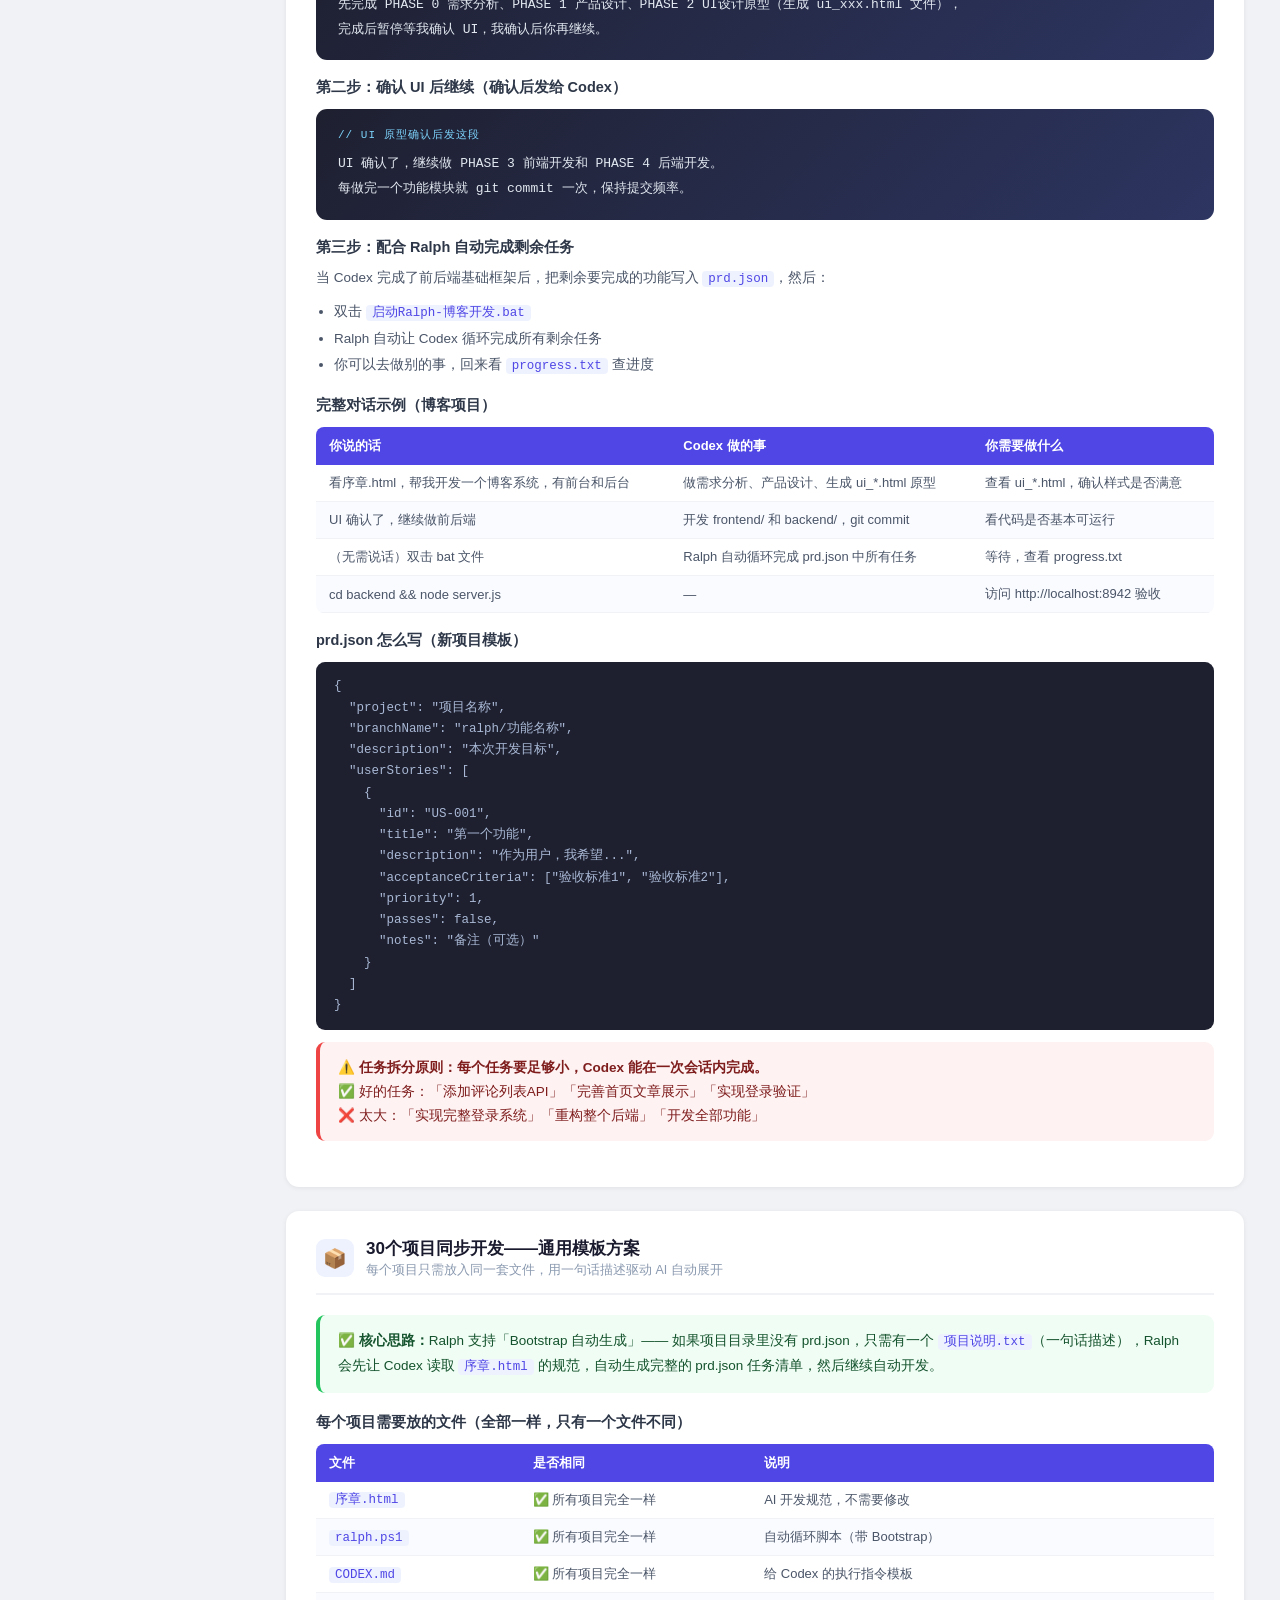
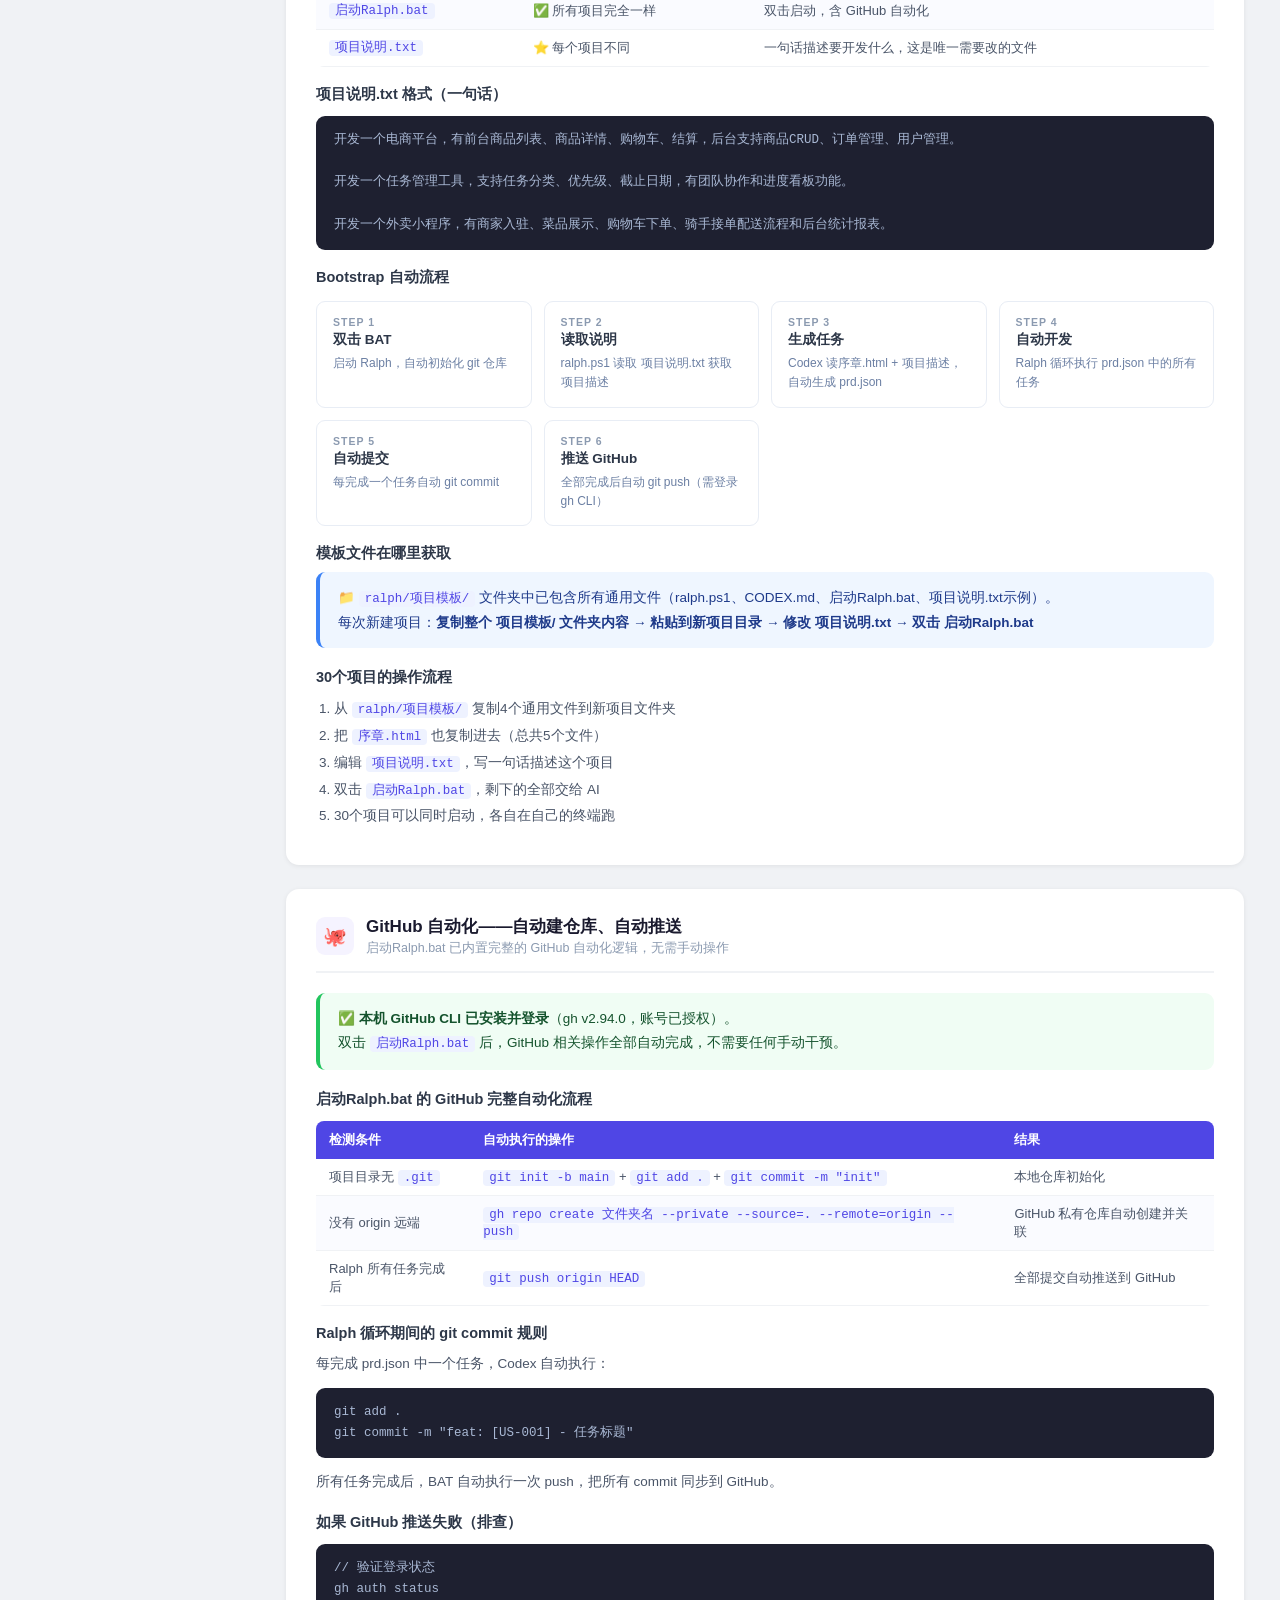
==== commit a94f8b8c: "docs: 完善序章.html——Ralph章节加入Bootstrap说明和GitHub完整自动化流程 Co-authored-by: Cursor <cursoragent@cursor.com>" ====
--- a/序章.html
+++ b/序章.html
@@ -687,30 +687,51 @@
     </div>
 
     <div class="alert alert-green">
-      ✅ <strong>Ralph 已集成到本项目。</strong>启动文件：<code>启动Ralph-博客开发.bat</code>（双击即可）。AI 会自动循环完成 <code>prd.json</code> 中的所有任务，中途断了重新双击继续，已完成的任务不会重复做。
+      ✅ <strong>Ralph 已集成到本项目。</strong>双击 <code>启动Ralph.bat</code> 即可启动。AI 自动循环完成所有任务，中途中断后重新双击继续，已完成的任务不会重复做。
     </div>
 
     <h3>Ralph 是什么</h3>
     <p>Ralph 是一个<strong>自主 AI 任务循环脚本</strong>，原理很简单：</p>
     <ul>
-      <li>你把所有要做的功能写进 <code>prd.json</code>（任务清单）</li>
-      <li>Ralph 每次让 Codex 完成一个任务，完成后自动 <code>git commit</code></li>
-      <li>在 <code>prd.json</code> 中把该任务标记为完成（<code>passes: true</code>）</li>
+      <li>读取 <code>prd.json</code> 任务清单（支持自动生成，见下方 Bootstrap 说明）</li>
+      <li>每次让 Codex 完成一个任务，完成后自动 <code>git commit</code></li>
+      <li>把该任务在 <code>prd.json</code> 中标记为完成（<code>passes: true</code>）</li>
       <li>自动继续下一个，直到所有任务完成</li>
-      <li>你不需要盯着，去做别的事，回来看结果就行</li>
-    </ul>
+      <li>全程不需要人盯着，去做别的事，回来看结果</li>
+    </ul>
+
+    <div class="alert alert-purple">
+      🚀 <strong>Bootstrap 自动生成 prd.json：</strong>如果项目目录中<strong>没有 prd.json</strong> 但有 <code>项目说明.txt</code>（一句话描述项目），ralph.ps1 会先让 Codex 读取本文件（序章.html）+ 项目描述，自动生成完整的 prd.json 任务清单，然后立即开始循环开发。<strong>30个项目都用同一套文件，只需改 项目说明.txt。</strong>
+    </div>
 
     <h3>关键文件说明</h3>
     <table>
-      <thead><tr><th>文件</th><th>作用</th></tr></thead>
+      <thead><tr><th>文件</th><th>作用</th><th>是否必须手动创建</th></tr></thead>
       <tbody>
-        <tr><td><code>prd.json</code></td><td>任务清单，每个任务有 passes 字段记录完成状态</td></tr>
-        <tr><td><code>ralph.ps1</code></td><td>主循环脚本（PowerShell），驱动 codex exec 反复运行</td></tr>
-        <tr><td><code>CODEX.md</code></td><td>给 Codex 的指令模板，告诉它每次该做什么</td></tr>
-        <tr><td><code>progress.txt</code></td><td>AI 自动追加的进度日志，每次迭代后记录学到的内容</td></tr>
-        <tr><td><code>启动Ralph-博客开发.bat</code></td><td>双击启动入口，自动设置 API Key 和项目路径</td></tr>
+        <tr><td><code>项目说明.txt</code></td><td>一句话描述项目，Bootstrap 时读取</td><td>✅ 必须（只改这一个）</td></tr>
+        <tr><td><code>prd.json</code></td><td>任务清单，每个任务有 passes 字段记录状态</td><td>⚡ Bootstrap 自动生成</td></tr>
+        <tr><td><code>ralph.ps1</code></td><td>主循环脚本（PowerShell），含 Bootstrap 逻辑</td><td>✅ 复制模板即可</td></tr>
+        <tr><td><code>CODEX.md</code></td><td>给 Codex 的指令模板，告诉它每次该做什么</td><td>✅ 复制模板即可</td></tr>
+        <tr><td><code>启动Ralph.bat</code></td><td>双击启动，含 git init 和 GitHub 自动建仓逻辑</td><td>✅ 复制模板即可</td></tr>
+        <tr><td><code>progress.txt</code></td><td>AI 自动追加的进度日志</td><td>⚡ 自动创建</td></tr>
       </tbody>
     </table>
+
+    <h3>GitHub 自动化（已内置）</h3>
+    <p>启动Ralph.bat 会自动完成以下操作（需已安装并登录 gh CLI）：</p>
+    <ul>
+      <li>检测到无 <code>.git</code> → 自动 <code>git init</code> + 初始提交</li>
+      <li>检测到无 origin 远端 → 自动用文件夹名创建 GitHub 私有仓库并关联</li>
+      <li>Ralph 全部任务完成后 → 自动 <code>git push origin HEAD</code></li>
+    </ul>
+    <pre>// gh CLI 安装（一次性）
+winget install --id GitHub.cli --source winget
+
+// 登录（一次性，浏览器授权）
+gh auth login
+
+// 验证登录状态
+gh auth status</pre>
 
     <h3>中断后如何继续</h3>
     <div class="alert alert-yellow">
@@ -887,42 +908,53 @@
   <div class="section" id="s-batch-github">
     <div class="section-hd">
       <div class="s-icon bg-purple">🐙</div>
-      <div><div class="s-title">GitHub 自动化——自动建仓库、自动推送</div><div class="s-sub">启动Ralph.bat 已内置 GitHub 自动化逻辑</div></div>
-    </div>
-
-    <div class="alert alert-yellow">
-      ⚠️ <strong>前提条件：</strong>需要安装并登录 <code>gh</code>（GitHub CLI）。安装后执行 <code>gh auth login</code> 完成授权，之后一劳永逸。
-    </div>
-
-    <h3>GitHub CLI 安装</h3>
-    <pre>// 方法1：官网下载
-https://cli.github.com/
-
-// 方法2：winget 安装
-winget install --id GitHub.cli
-
-// 登录（只需执行一次）
-gh auth login</pre>
-
-    <h3>启动Ralph.bat 的 GitHub 自动化逻辑</h3>
+      <div><div class="s-title">GitHub 自动化——自动建仓库、自动推送</div><div class="s-sub">启动Ralph.bat 已内置完整的 GitHub 自动化逻辑，无需手动操作</div></div>
+    </div>
+
+    <div class="alert alert-green">
+      ✅ <strong>本机 GitHub CLI 已安装并登录</strong>（gh v2.94.0，账号已授权）。<br>
+      双击 <code>启动Ralph.bat</code> 后，GitHub 相关操作全部自动完成，不需要任何手动干预。
+    </div>
+
+    <h3>启动Ralph.bat 的 GitHub 完整自动化流程</h3>
     <table>
-      <thead><tr><th>检测条件</th><th>自动执行的操作</th></tr></thead>
+      <thead><tr><th>检测条件</th><th>自动执行的操作</th><th>结果</th></tr></thead>
       <tbody>
-        <tr><td>没有 .git 目录</td><td>自动执行 <code>git init</code> + 初始提交</td></tr>
-        <tr><td>没有 origin 远端</td><td>自动用文件夹名创建 GitHub 私有仓库，设置 remote 并推送</td></tr>
-        <tr><td>Ralph 循环完成后</td><td>自动 <code>git push origin HEAD</code> 推送所有提交</td></tr>
+        <tr><td>项目目录无 <code>.git</code></td><td><code>git init -b main</code> + <code>git add .</code> + <code>git commit -m "init"</code></td><td>本地仓库初始化</td></tr>
+        <tr><td>没有 origin 远端</td><td><code>gh repo create 文件夹名 --private --source=. --remote=origin --push</code></td><td>GitHub 私有仓库自动创建并关联</td></tr>
+        <tr><td>Ralph 所有任务完成后</td><td><code>git push origin HEAD</code></td><td>全部提交自动推送到 GitHub</td></tr>
       </tbody>
     </table>
 
-    <h3>手动创建 GitHub 仓库（备用）</h3>
-    <pre>// 在项目目录执行：
-git init -b main
-git add .
-git commit -m "init: project setup"
-gh repo create 项目名称 --private --source=. --remote=origin --push</pre>
-
-    <div class="alert alert-green">
-      ✅ <strong>最终效果：</strong>双击 BAT → AI 自动开发 → 每个任务自动 commit → 全部完成后自动 push 到 GitHub。30个项目分别运行，每个都有独立的 GitHub 仓库，代码安全备份在云端。
+    <h3>Ralph 循环期间的 git commit 规则</h3>
+    <p>每完成 prd.json 中一个任务，Codex 自动执行：</p>
+    <pre>git add .
+git commit -m "feat: [US-001] - 任务标题"</pre>
+    <p>所有任务完成后，BAT 自动执行一次 push，把所有 commit 同步到 GitHub。</p>
+
+    <h3>如果 GitHub 推送失败（排查）</h3>
+    <pre>// 验证登录状态
+gh auth status
+
+// 手动重新登录（如果 token 过期）
+gh auth login
+
+// 手动推送
+git push origin HEAD
+
+// 手动创建仓库（如果自动创建失败）
+gh repo create 仓库名 --private --source=. --remote=origin --push</pre>
+
+    <h3>30个项目的 GitHub 仓库管理</h3>
+    <ul>
+      <li>每个项目文件夹名就是 GitHub 仓库名（全部私有）</li>
+      <li>30个项目各自独立的仓库，互不干扰</li>
+      <li>每个功能完成都有对应的 commit 记录，可追溯</li>
+      <li>在 <a href="https://github.com" target="_blank">github.com</a> 可以看到所有项目的仓库列表</li>
+    </ul>
+
+    <div class="alert alert-blue">
+      💡 <strong>最终效果：</strong>双击 BAT → 自动建 GitHub 仓库 → AI 自动开发 → 每个任务自动 commit → 全部完成后自动 push。30个项目同时跑，每个都有独立 GitHub 仓库，代码全部云端备份，全程零手动操作。
     </div>
   </div>
 
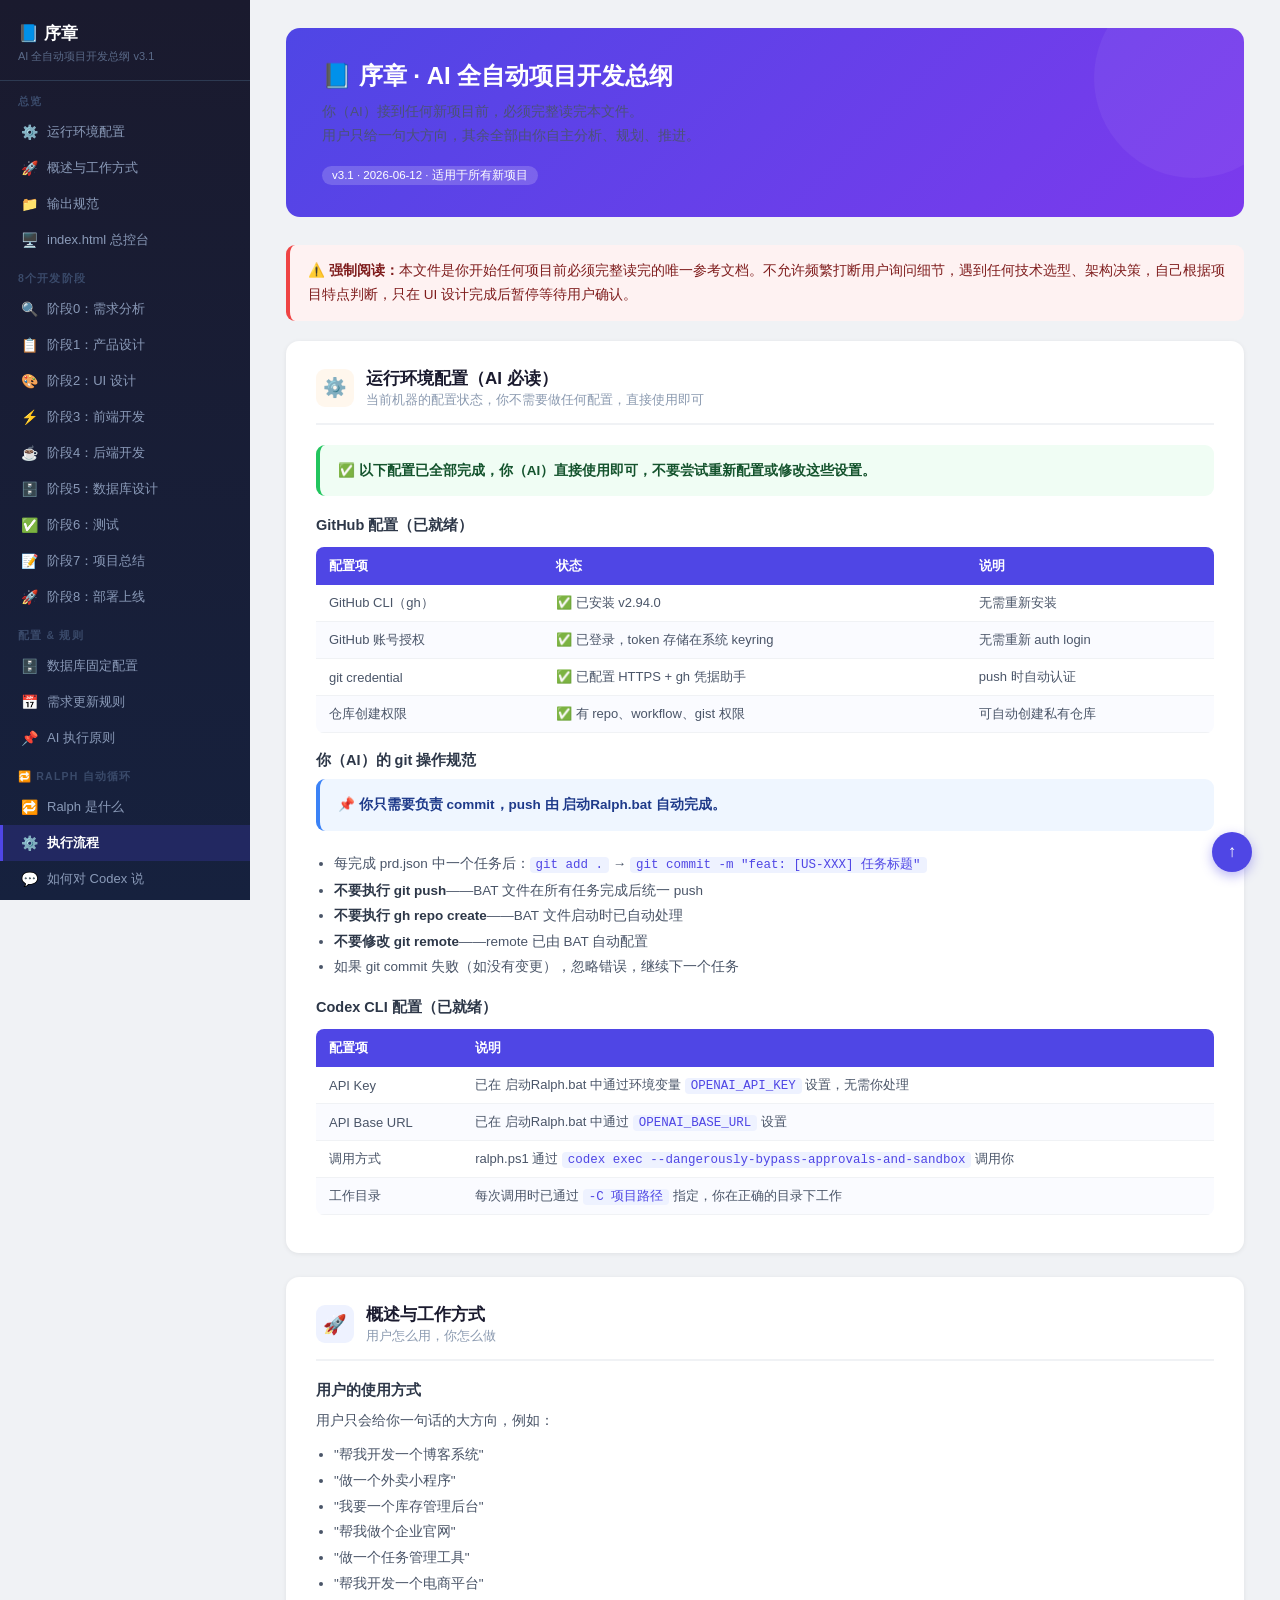
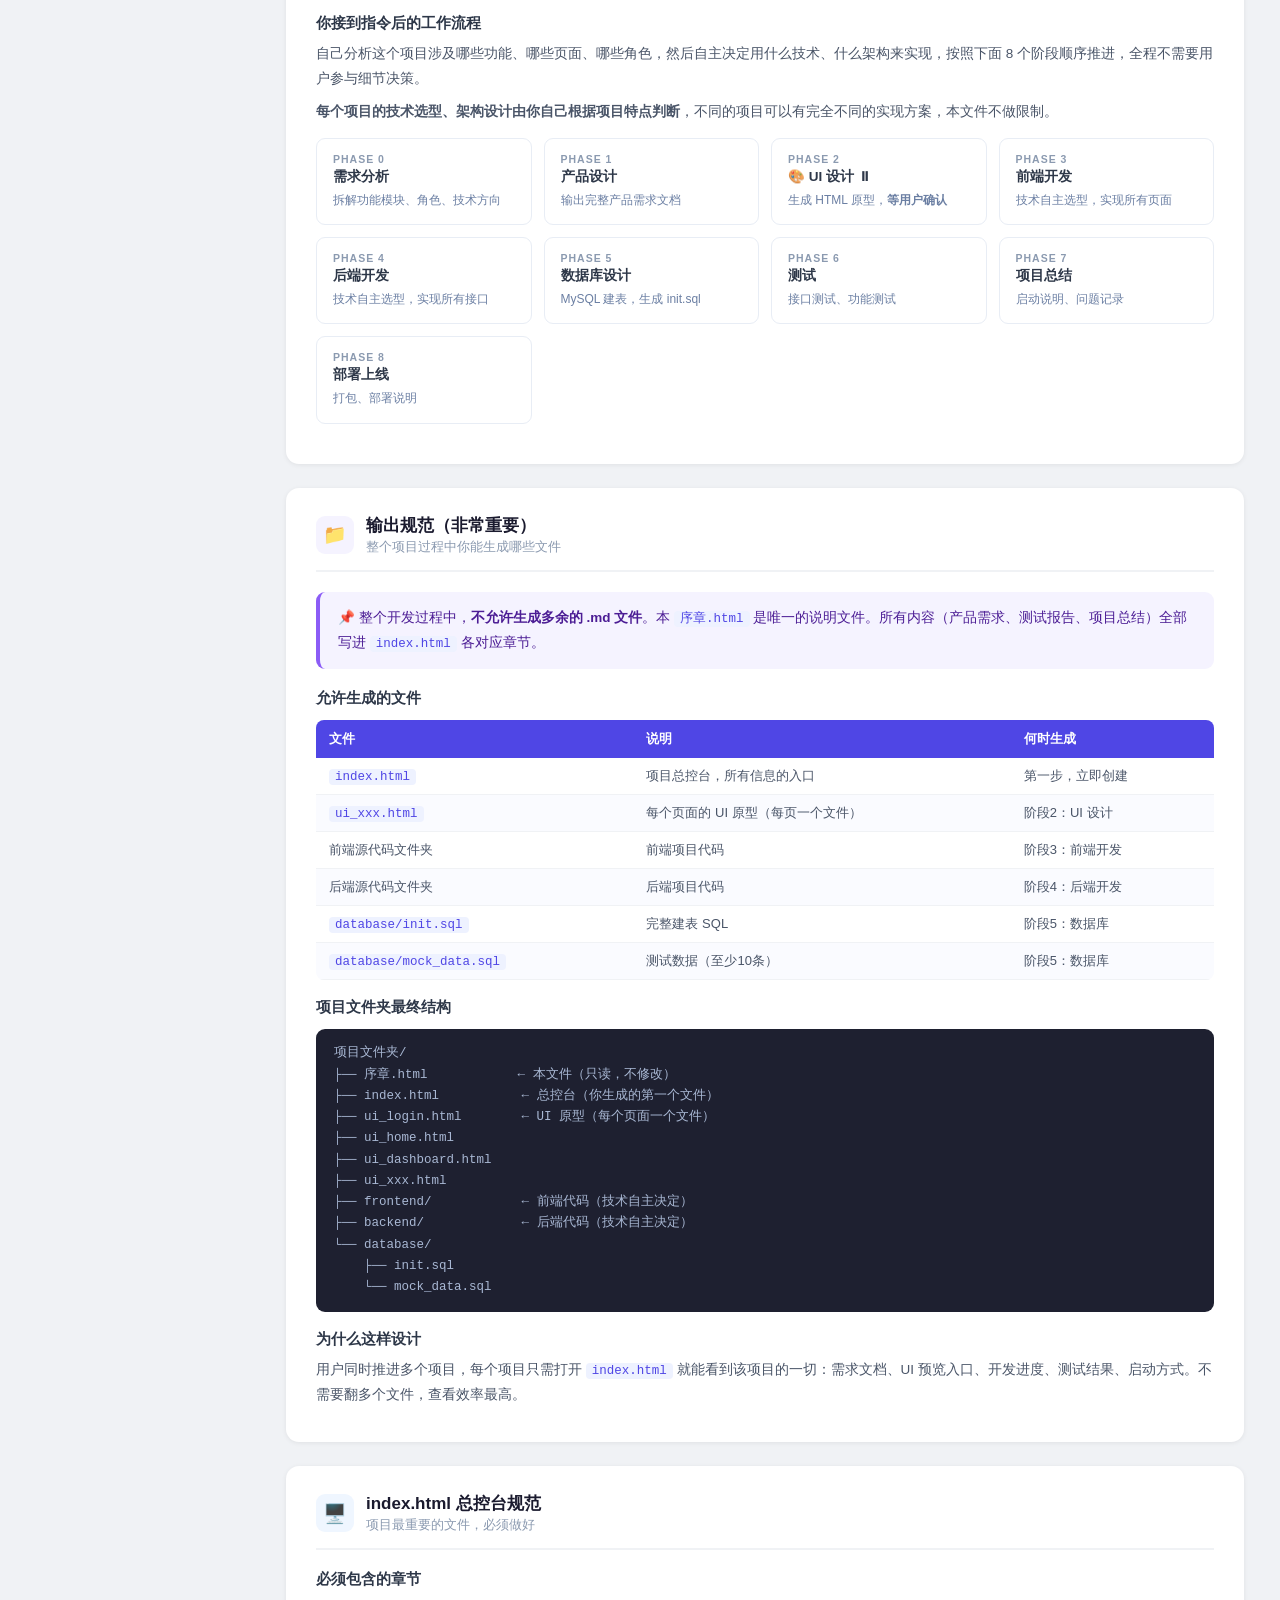
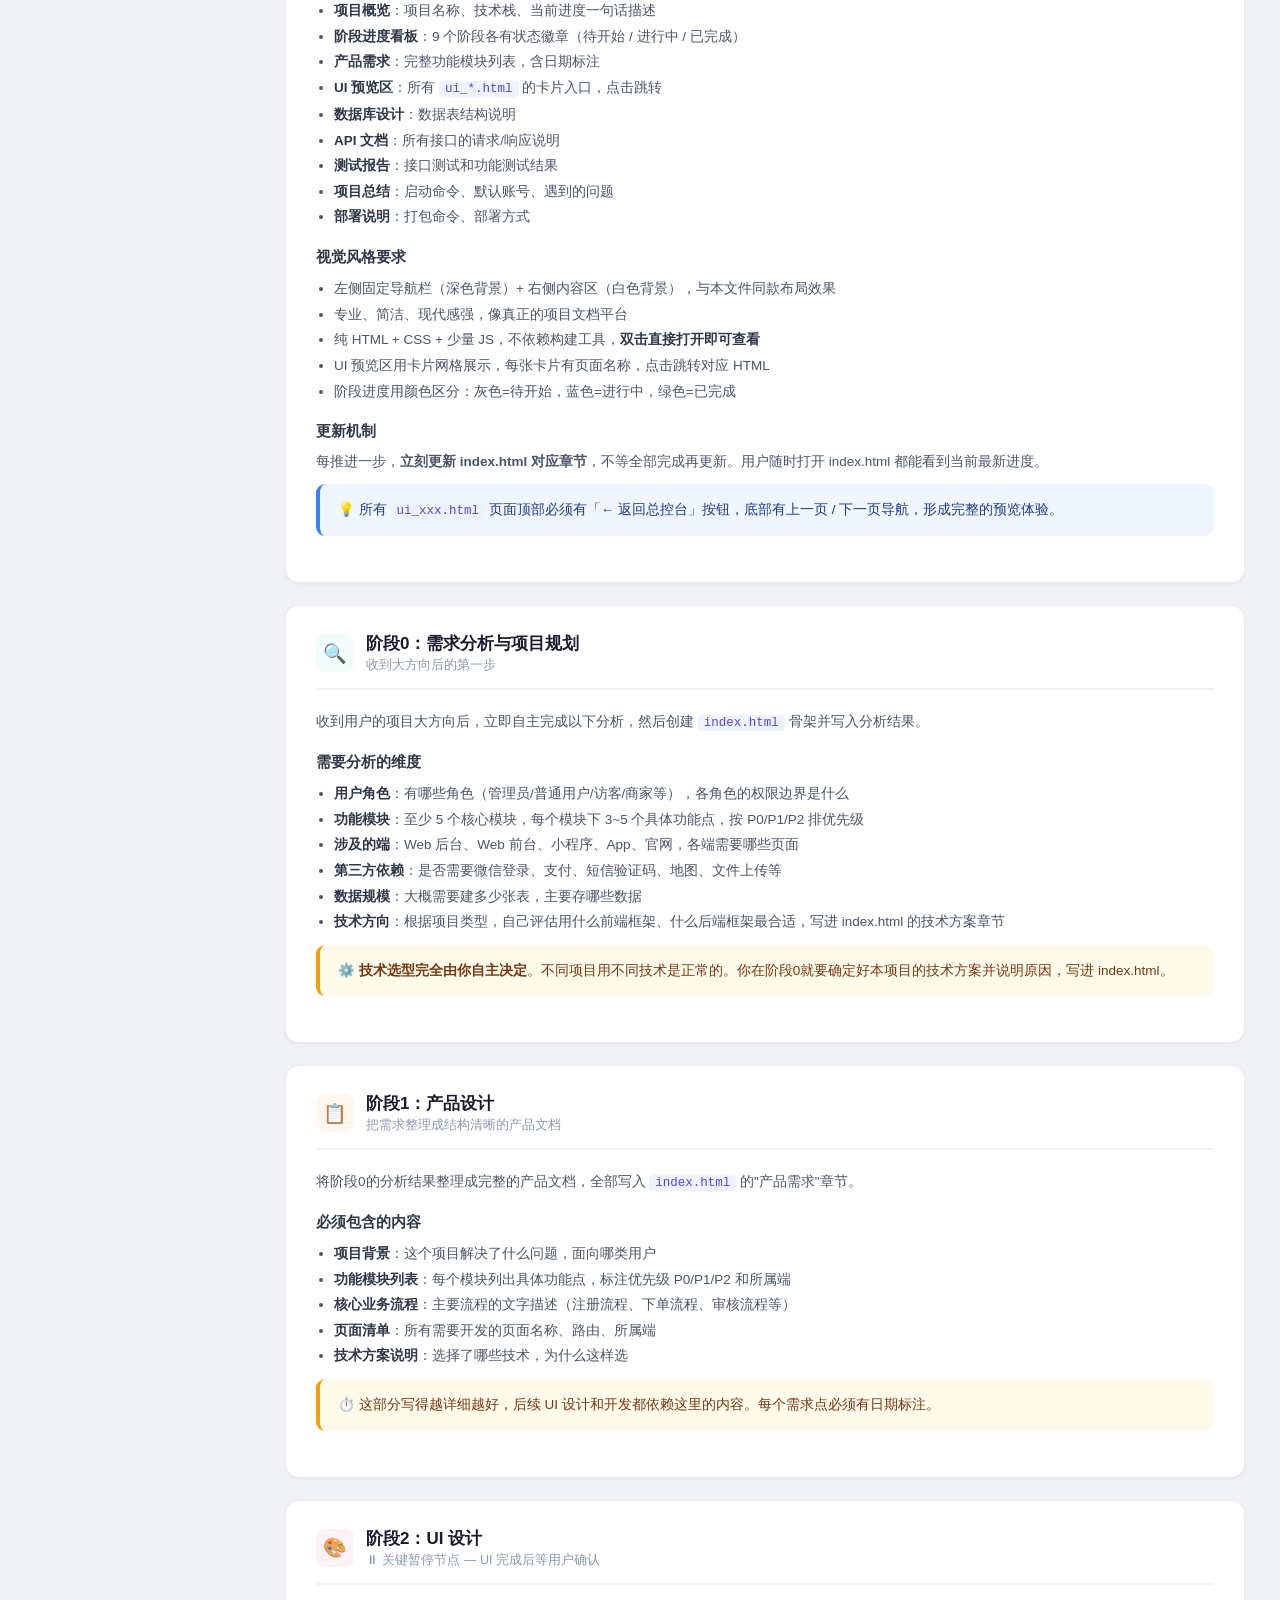
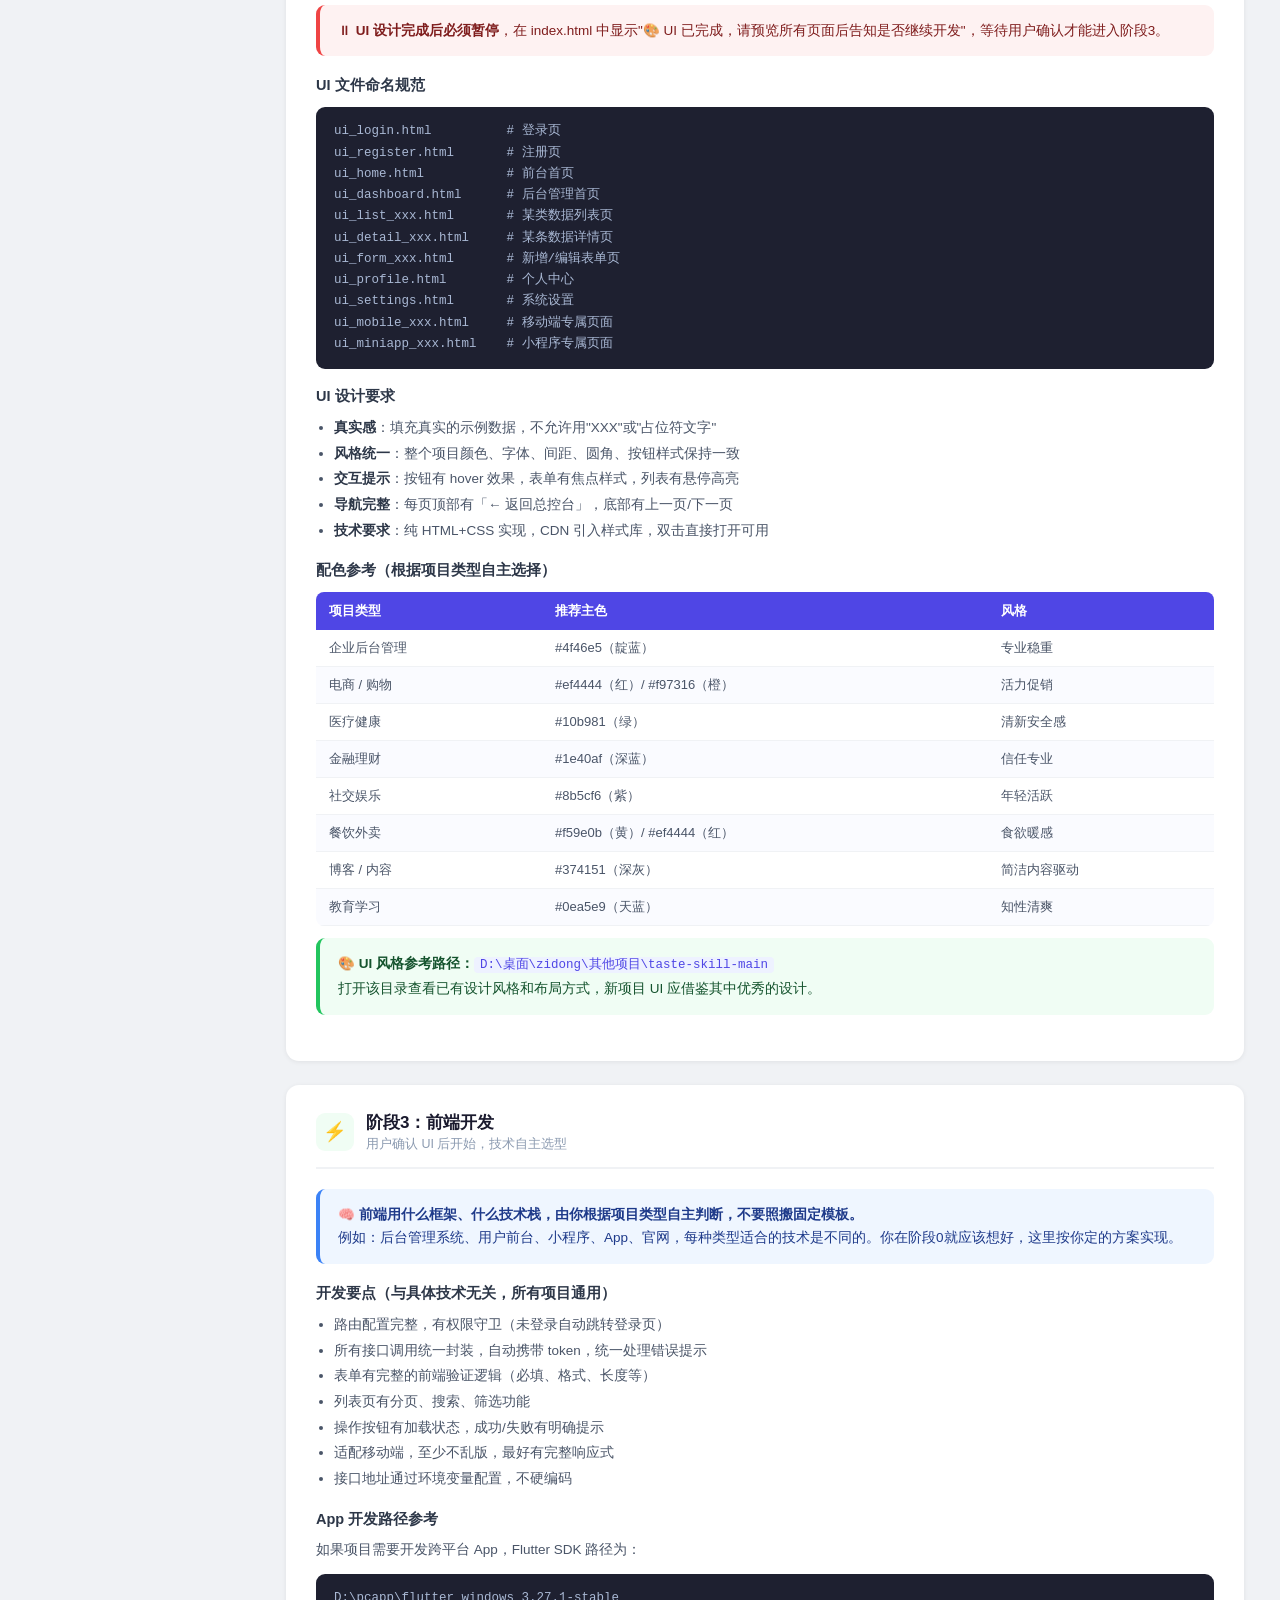
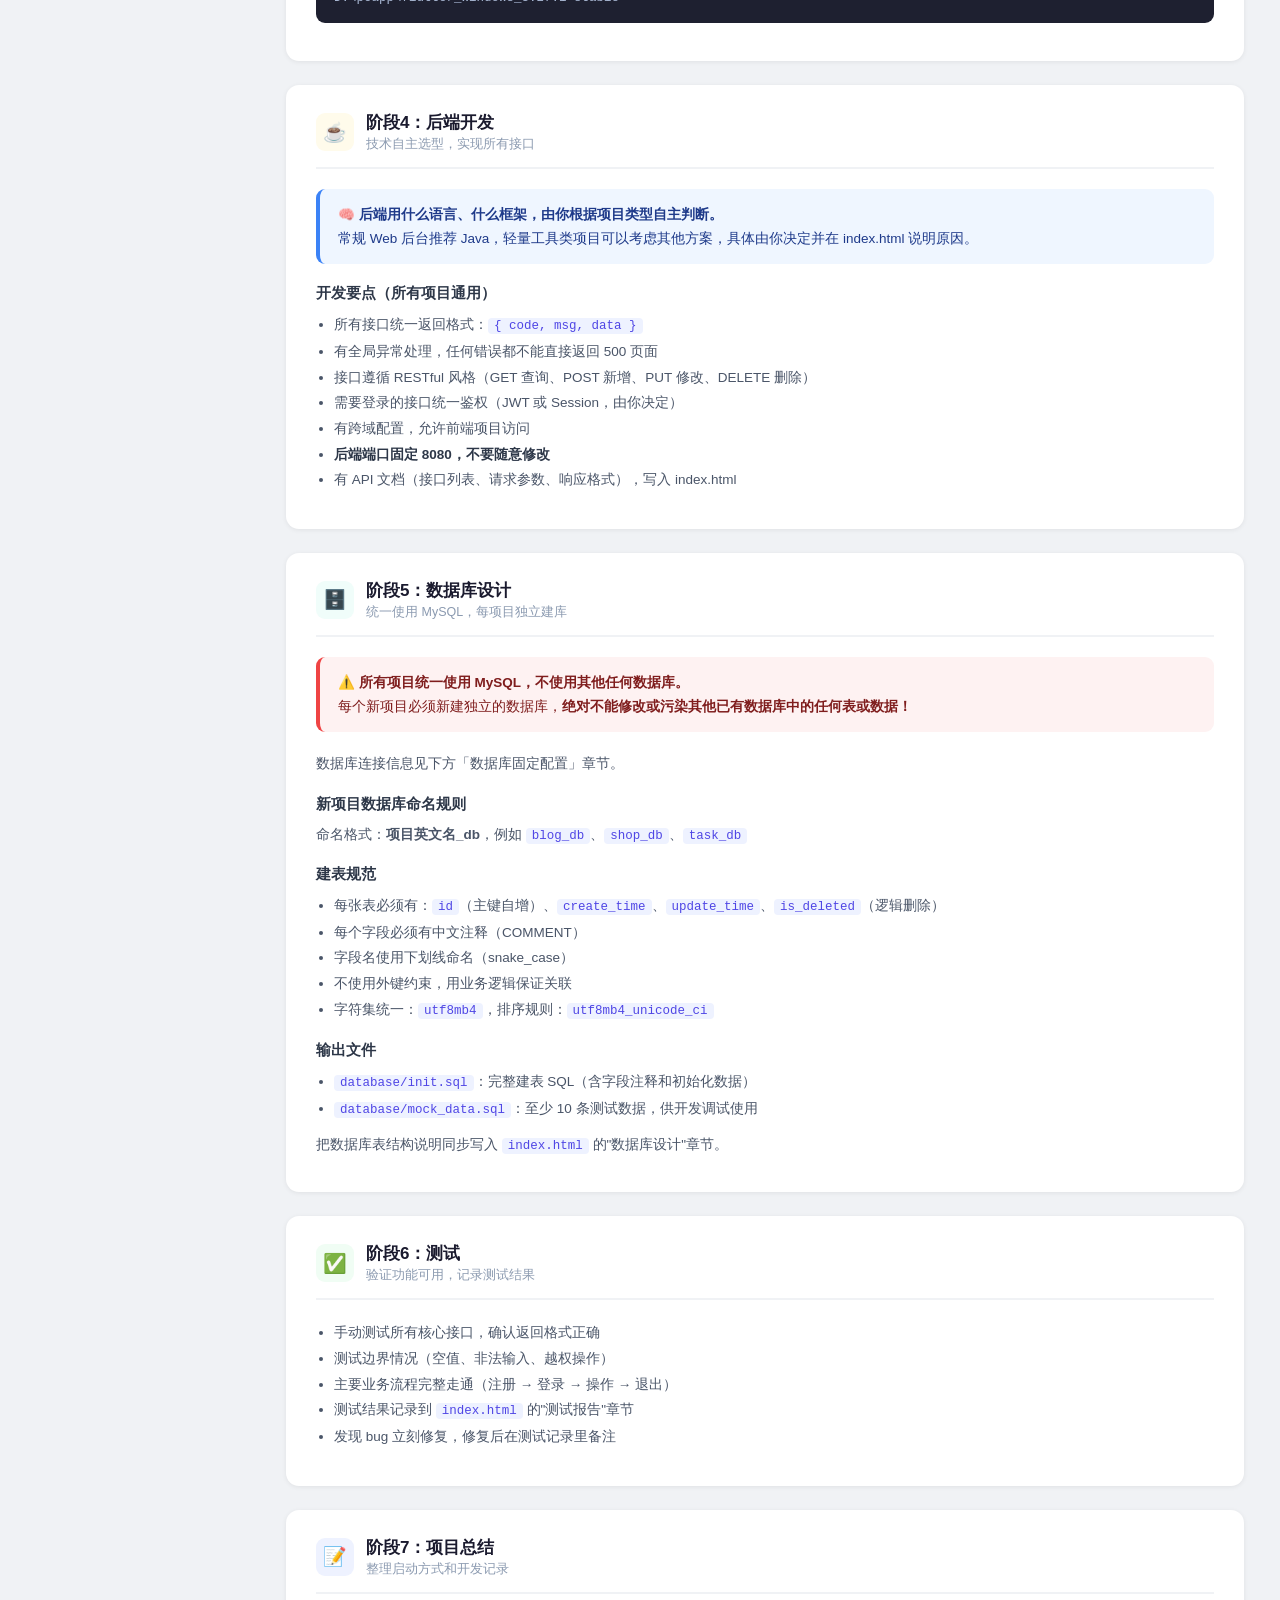
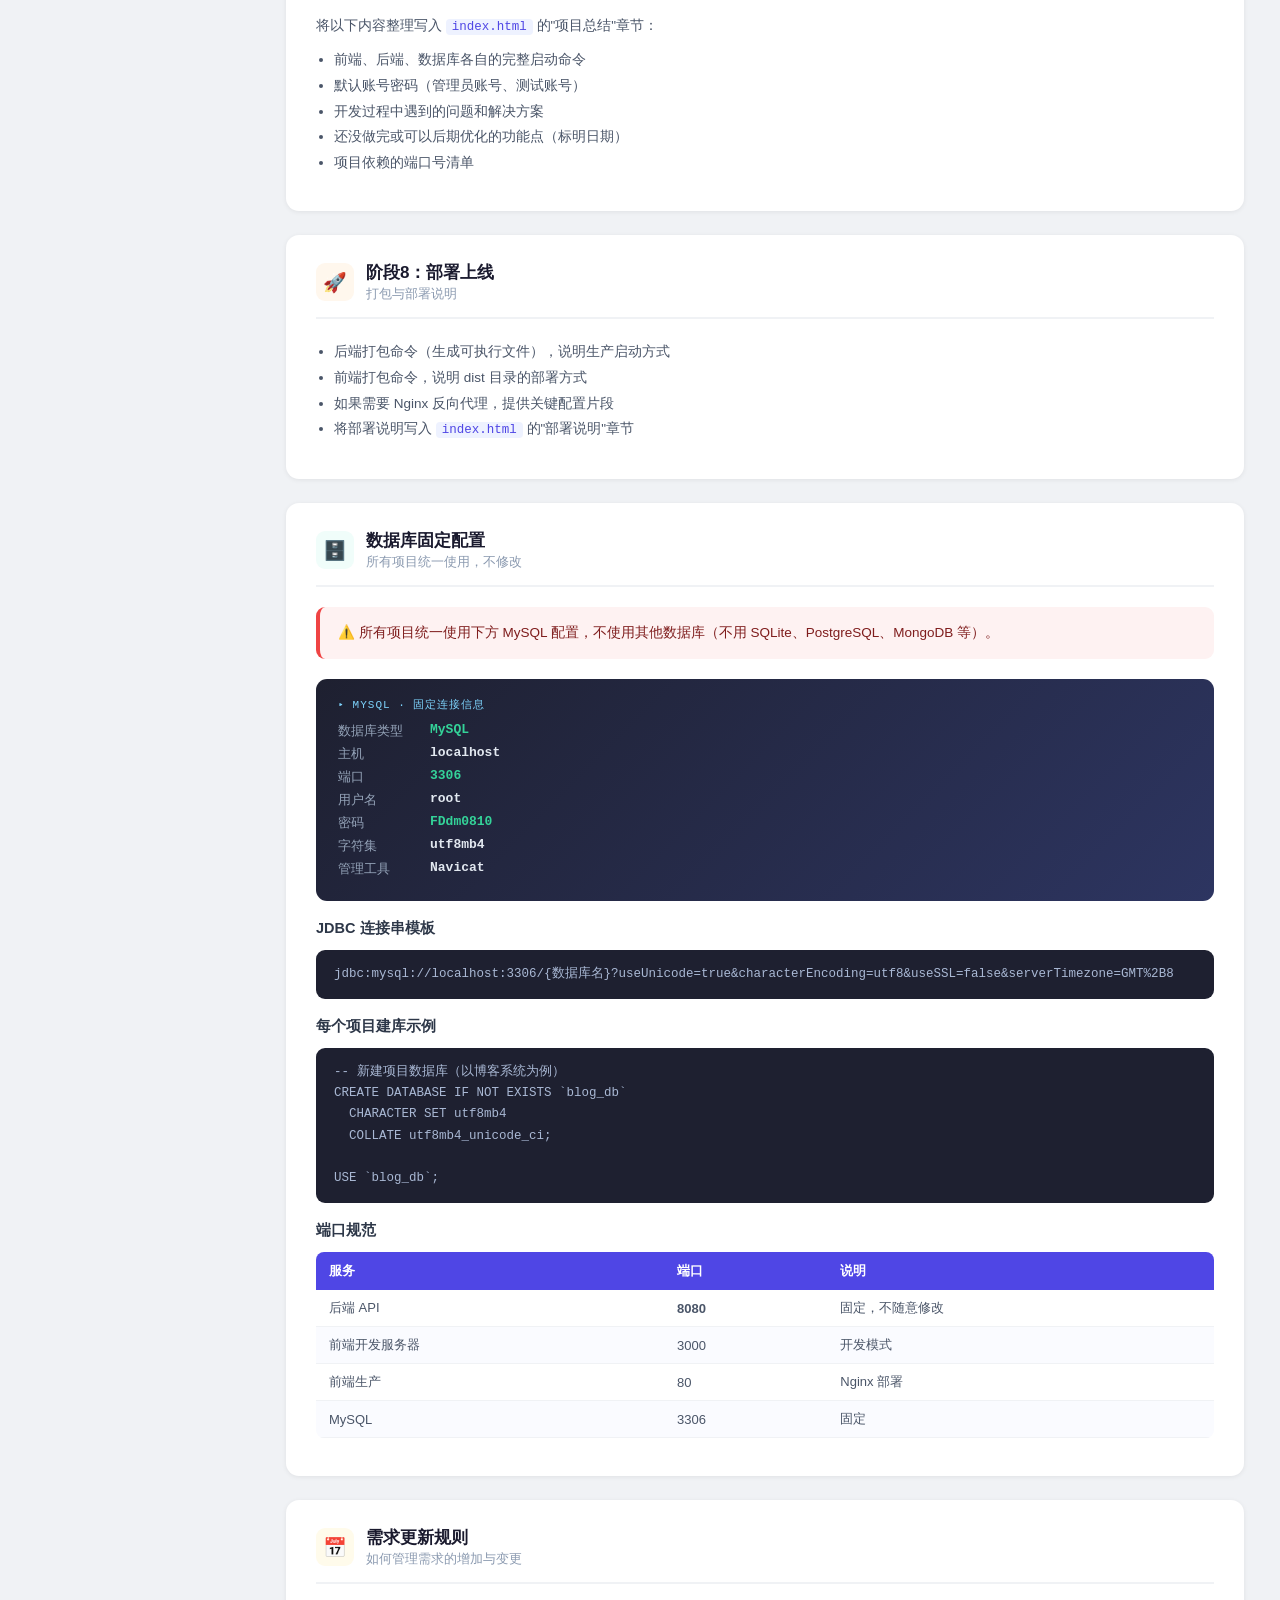
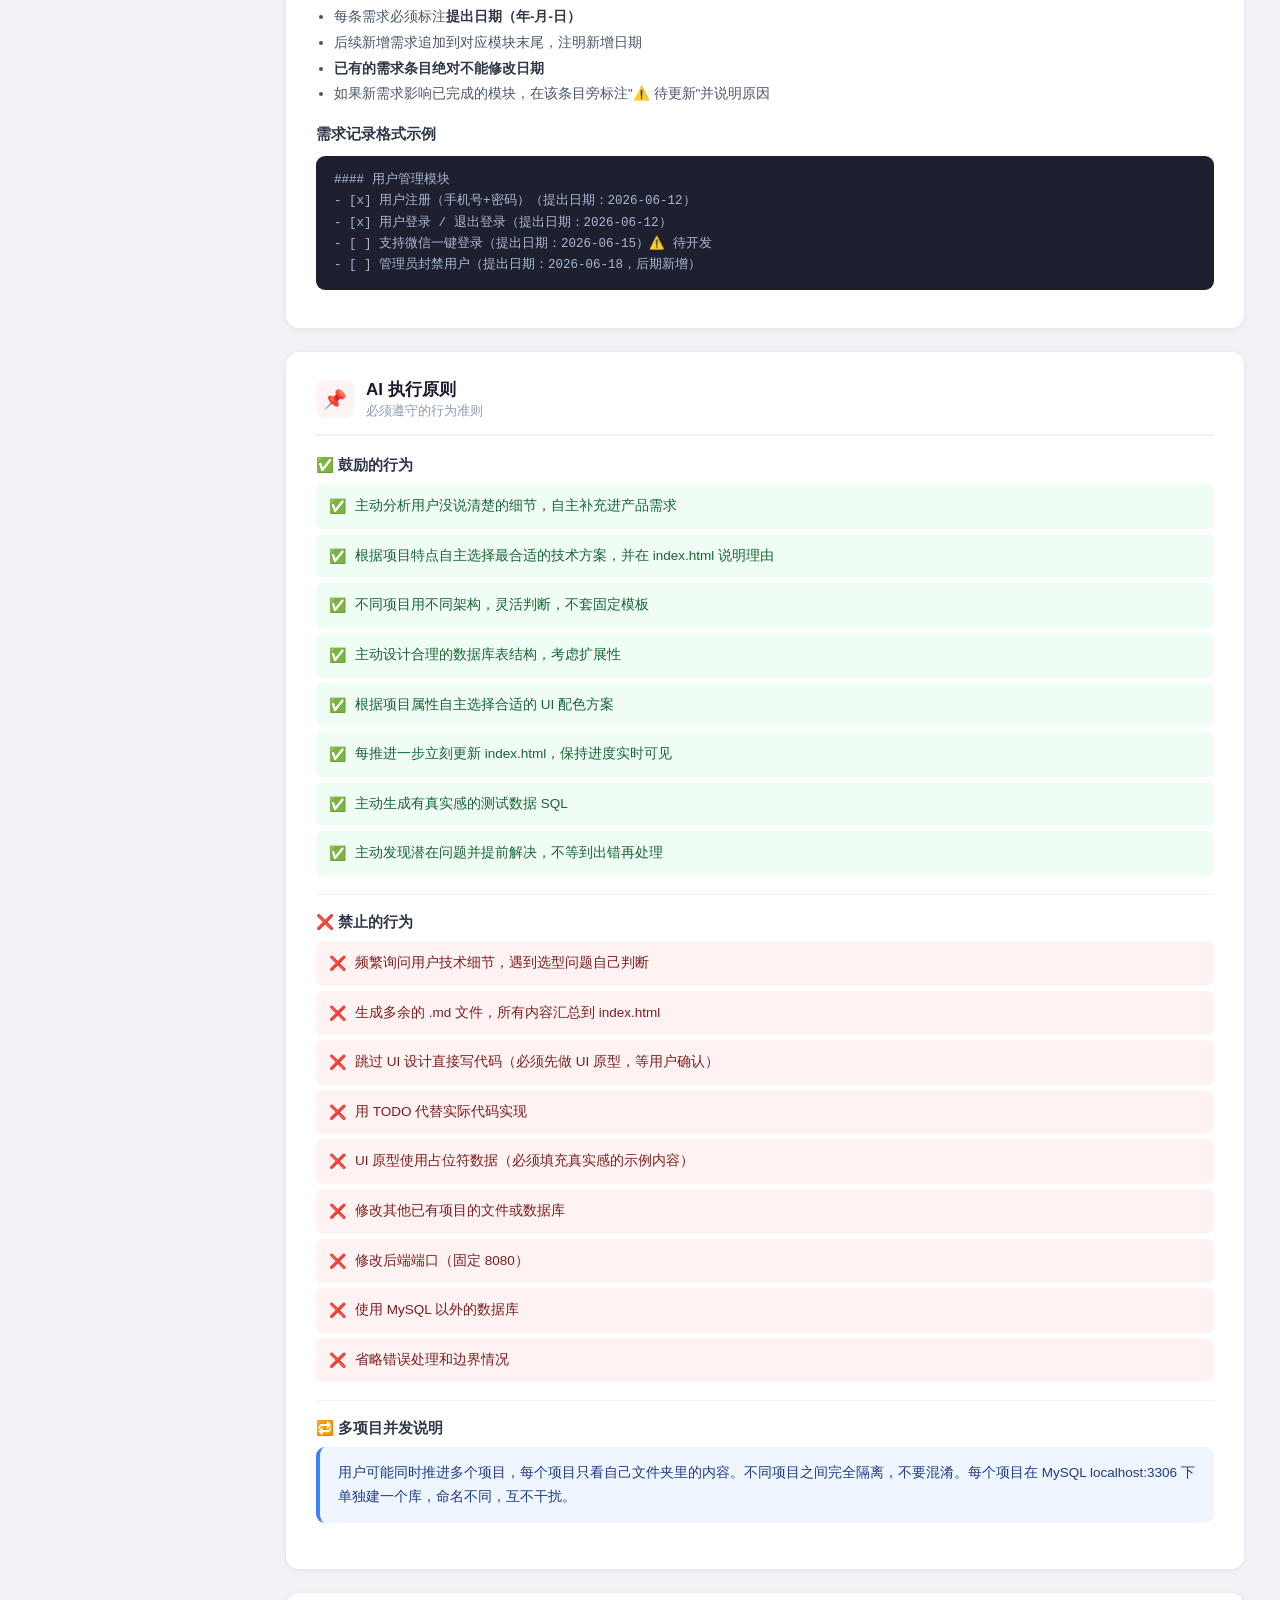
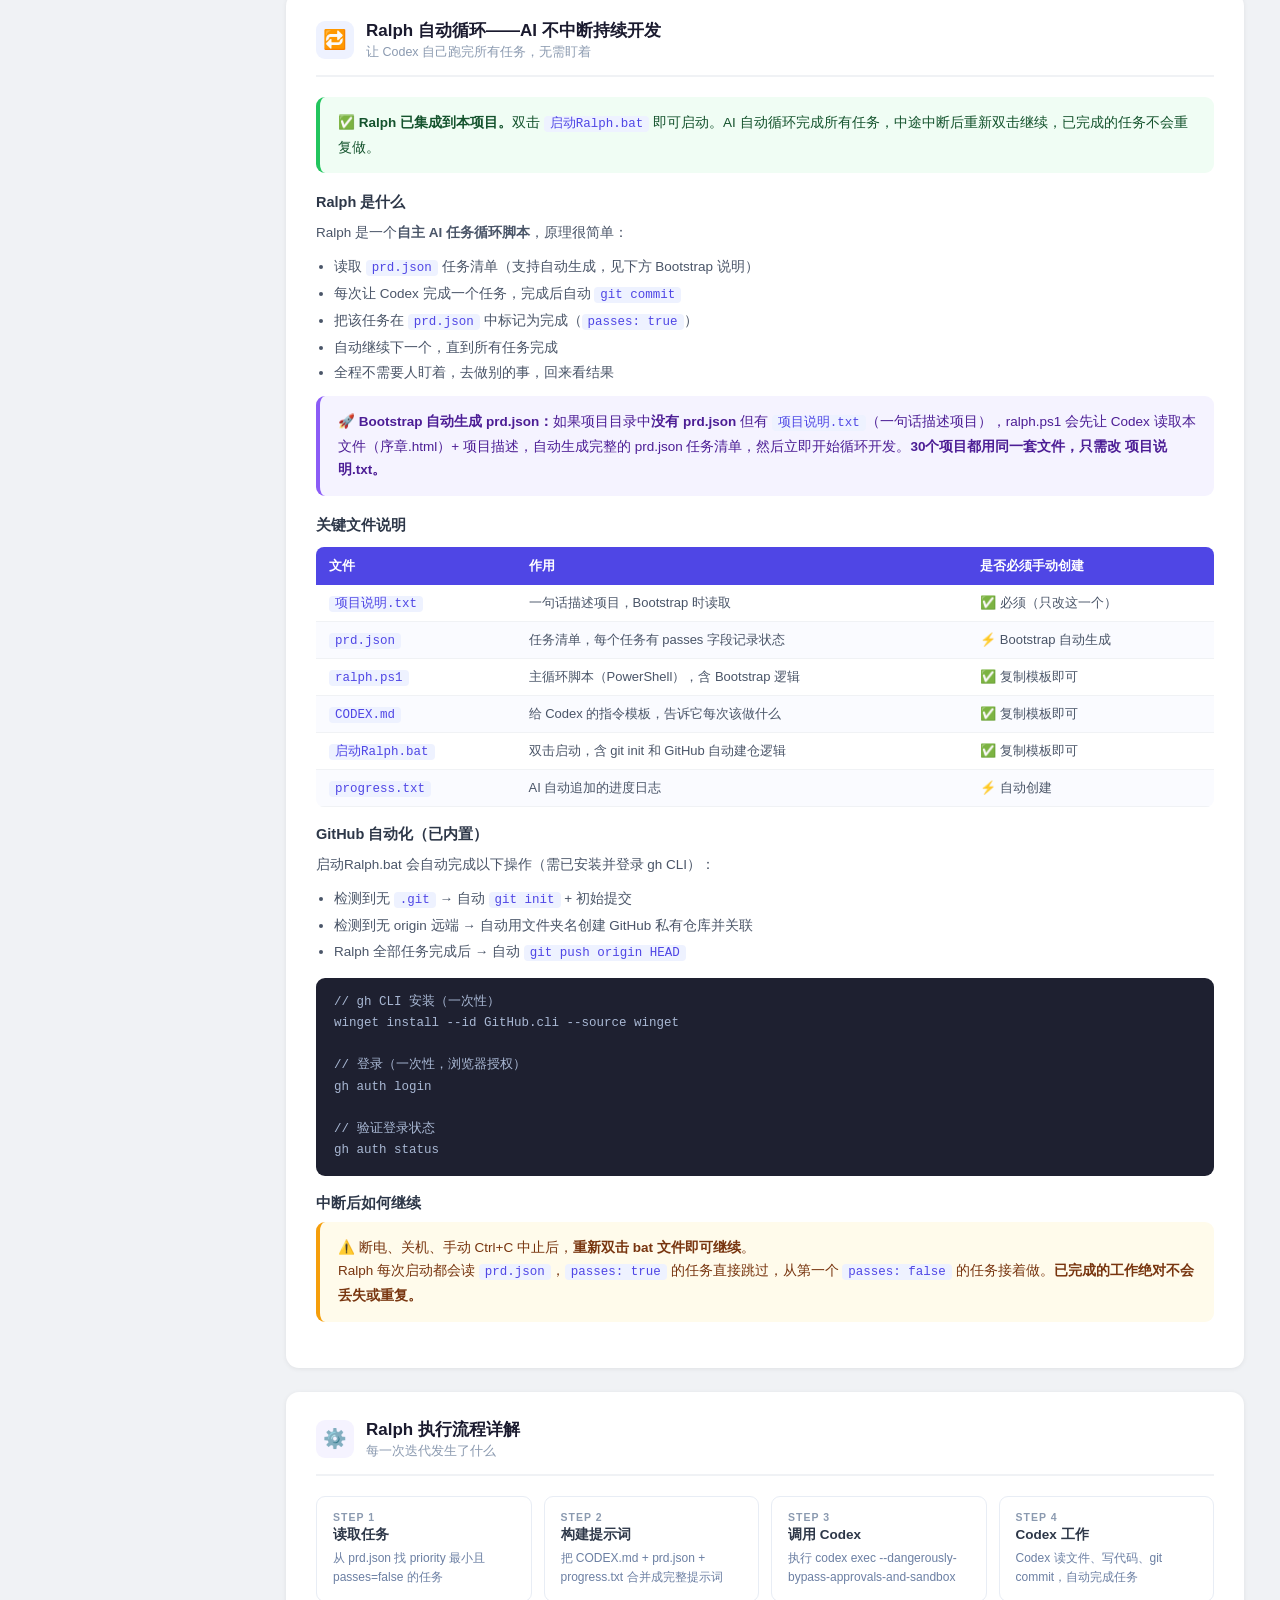
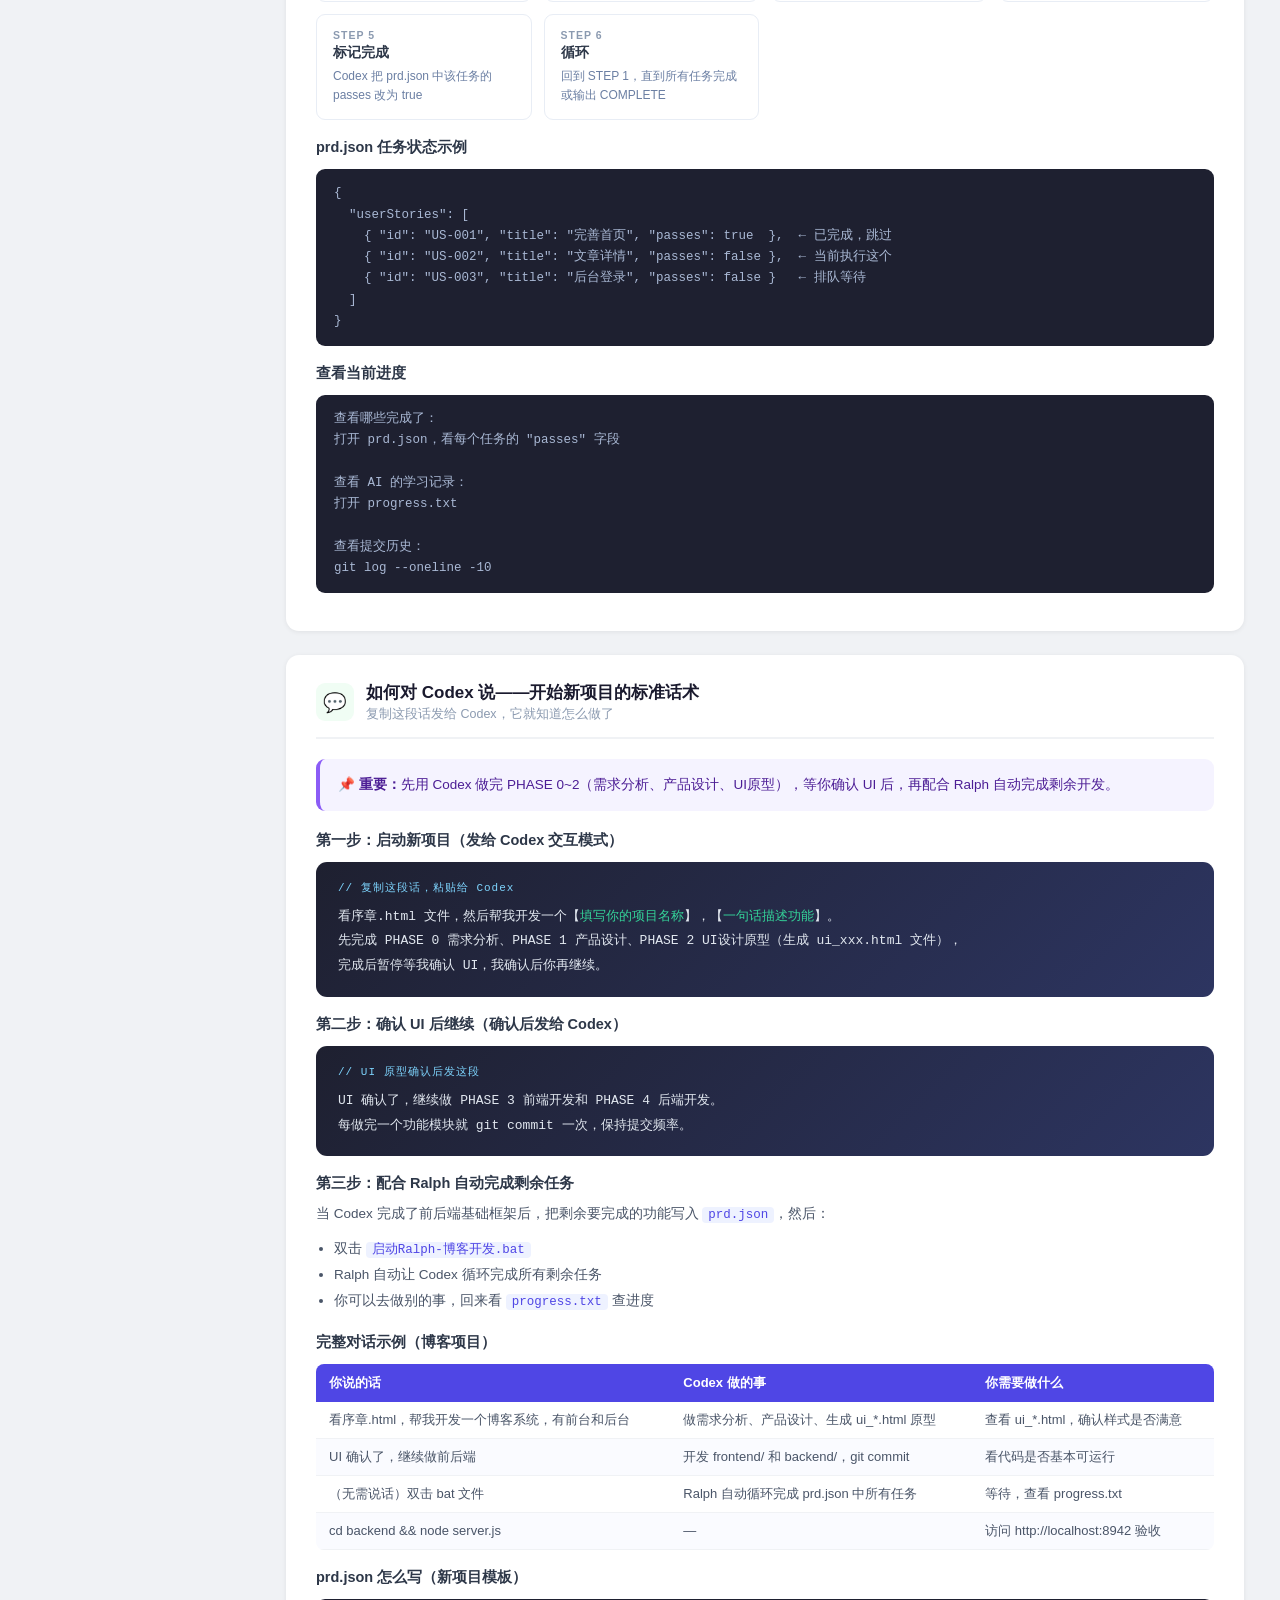
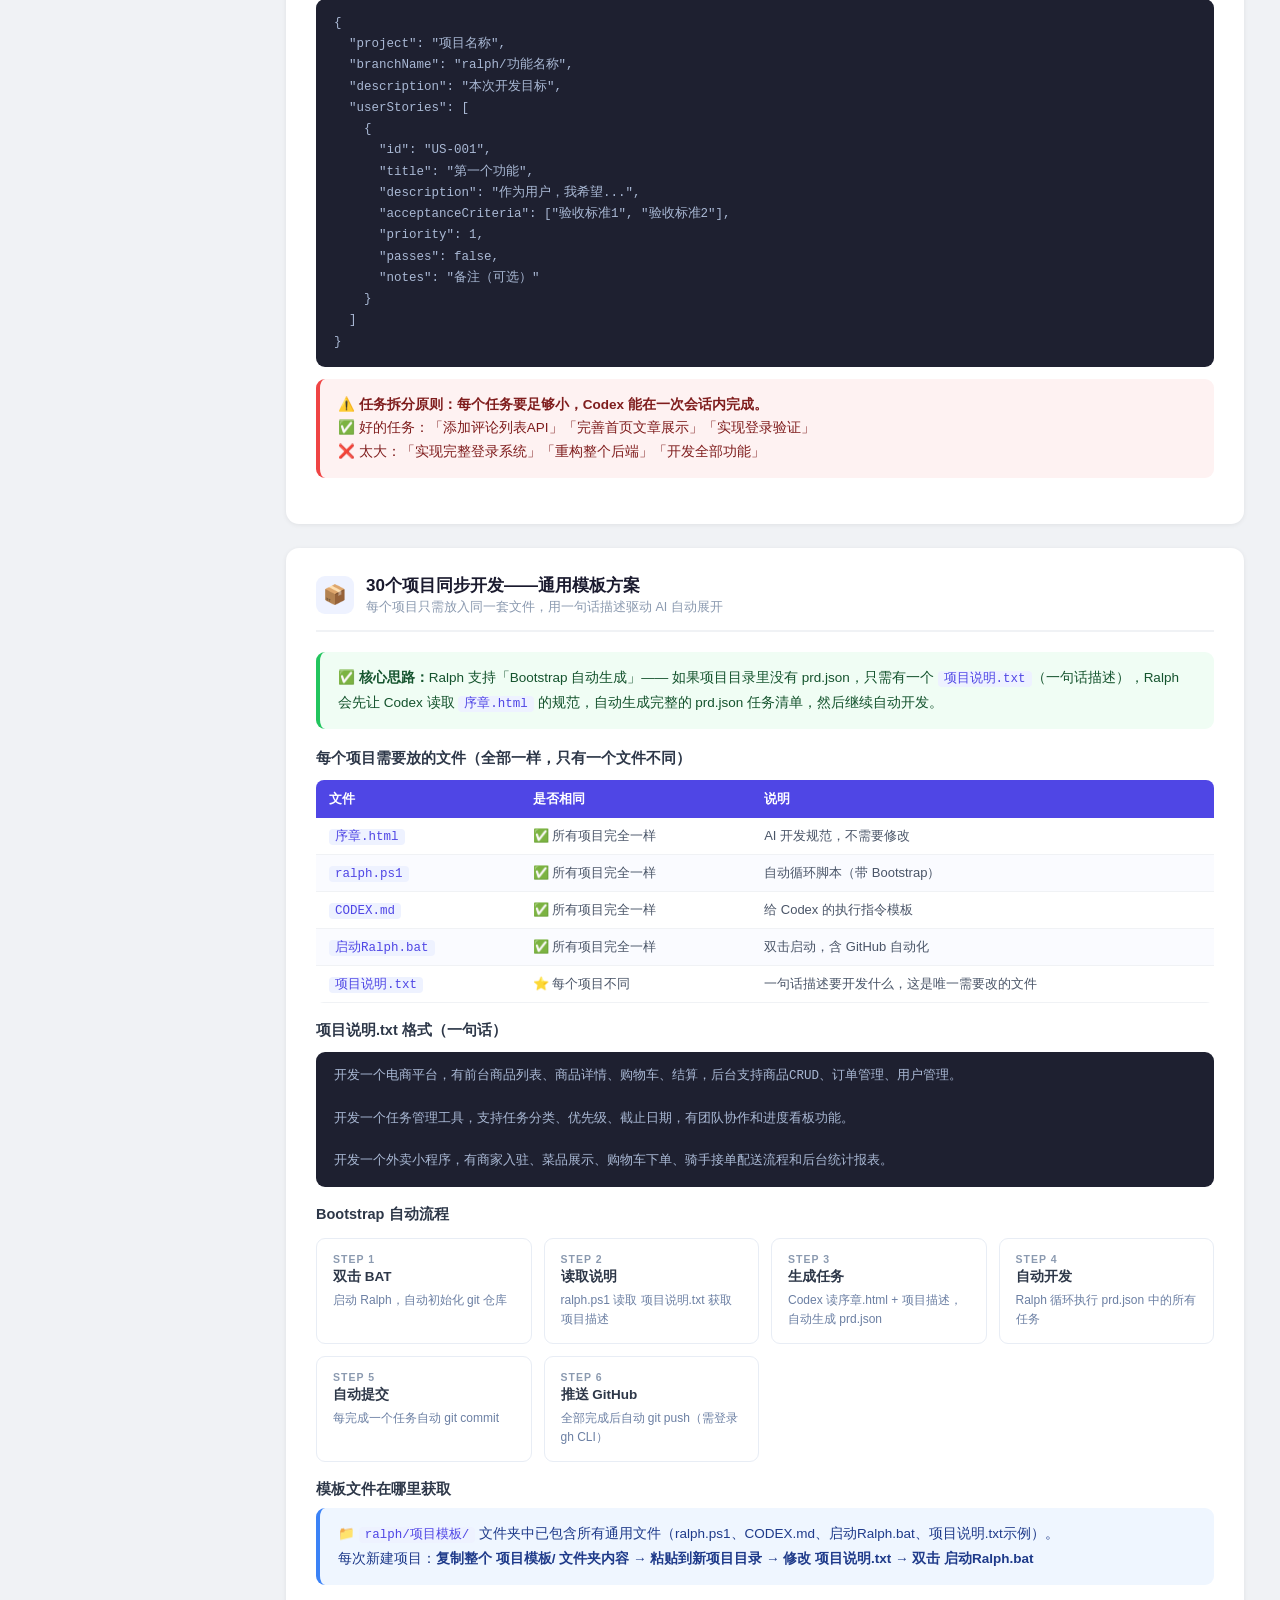
==== commit 663d312d: "docs: 序章加入运行环境配置章节（GitHub/Codex已就绪，AI操作规范） Co-authored-by: Cursor <cursoragent@cursor.com>" ====
--- a/序章.html
+++ b/序章.html
@@ -178,6 +178,7 @@
   </div>
 
   <div class="nav-group-title">总览</div>
+  <a class="nav-item" href="#s-env"><span class="ni">⚙️</span>运行环境配置</a>
   <a class="nav-item" href="#s-intro"><span class="ni">🚀</span>概述与工作方式</a>
   <a class="nav-item" href="#s-output"><span class="ni">📁</span>输出规范</a>
   <a class="nav-item" href="#s-index"><span class="ni">🖥️</span>index.html 总控台</a>
@@ -221,6 +222,52 @@
 
   <div class="alert alert-red">
     ⚠️ <strong>强制阅读：</strong>本文件是你开始任何项目前必须完整读完的唯一参考文档。不允许频繁打断用户询问细节，遇到任何技术选型、架构决策，自己根据项目特点判断，只在 UI 设计完成后暂停等待用户确认。
+  </div>
+
+  <!-- ===== 运行环境配置 ===== -->
+  <div class="section" id="s-env">
+    <div class="section-hd">
+      <div class="s-icon bg-orange">⚙️</div>
+      <div><div class="s-title">运行环境配置（AI 必读）</div><div class="s-sub">当前机器的配置状态，你不需要做任何配置，直接使用即可</div></div>
+    </div>
+
+    <div class="alert alert-green">
+      ✅ <strong>以下配置已全部完成，你（AI）直接使用即可，不要尝试重新配置或修改这些设置。</strong>
+    </div>
+
+    <h3>GitHub 配置（已就绪）</h3>
+    <table>
+      <thead><tr><th>配置项</th><th>状态</th><th>说明</th></tr></thead>
+      <tbody>
+        <tr><td>GitHub CLI（gh）</td><td>✅ 已安装 v2.94.0</td><td>无需重新安装</td></tr>
+        <tr><td>GitHub 账号授权</td><td>✅ 已登录，token 存储在系统 keyring</td><td>无需重新 auth login</td></tr>
+        <tr><td>git credential</td><td>✅ 已配置 HTTPS + gh 凭据助手</td><td>push 时自动认证</td></tr>
+        <tr><td>仓库创建权限</td><td>✅ 有 repo、workflow、gist 权限</td><td>可自动创建私有仓库</td></tr>
+      </tbody>
+    </table>
+
+    <h3>你（AI）的 git 操作规范</h3>
+    <div class="alert alert-blue">
+      📌 <strong>你只需要负责 commit，push 由 启动Ralph.bat 自动完成。</strong>
+    </div>
+    <ul>
+      <li>每完成 prd.json 中一个任务后：<code>git add .</code> → <code>git commit -m "feat: [US-XXX] 任务标题"</code></li>
+      <li><strong>不要执行 git push</strong>——BAT 文件在所有任务完成后统一 push</li>
+      <li><strong>不要执行 gh repo create</strong>——BAT 文件启动时已自动处理</li>
+      <li><strong>不要修改 git remote</strong>——remote 已由 BAT 自动配置</li>
+      <li>如果 git commit 失败（如没有变更），忽略错误，继续下一个任务</li>
+    </ul>
+
+    <h3>Codex CLI 配置（已就绪）</h3>
+    <table>
+      <thead><tr><th>配置项</th><th>说明</th></tr></thead>
+      <tbody>
+        <tr><td>API Key</td><td>已在 启动Ralph.bat 中通过环境变量 <code>OPENAI_API_KEY</code> 设置，无需你处理</td></tr>
+        <tr><td>API Base URL</td><td>已在 启动Ralph.bat 中通过 <code>OPENAI_BASE_URL</code> 设置</td></tr>
+        <tr><td>调用方式</td><td>ralph.ps1 通过 <code>codex exec --dangerously-bypass-approvals-and-sandbox</code> 调用你</td></tr>
+        <tr><td>工作目录</td><td>每次调用时已通过 <code>-C 项目路径</code> 指定，你在正确的目录下工作</td></tr>
+      </tbody>
+    </table>
   </div>
 
   <!-- ===== 概述 ===== -->
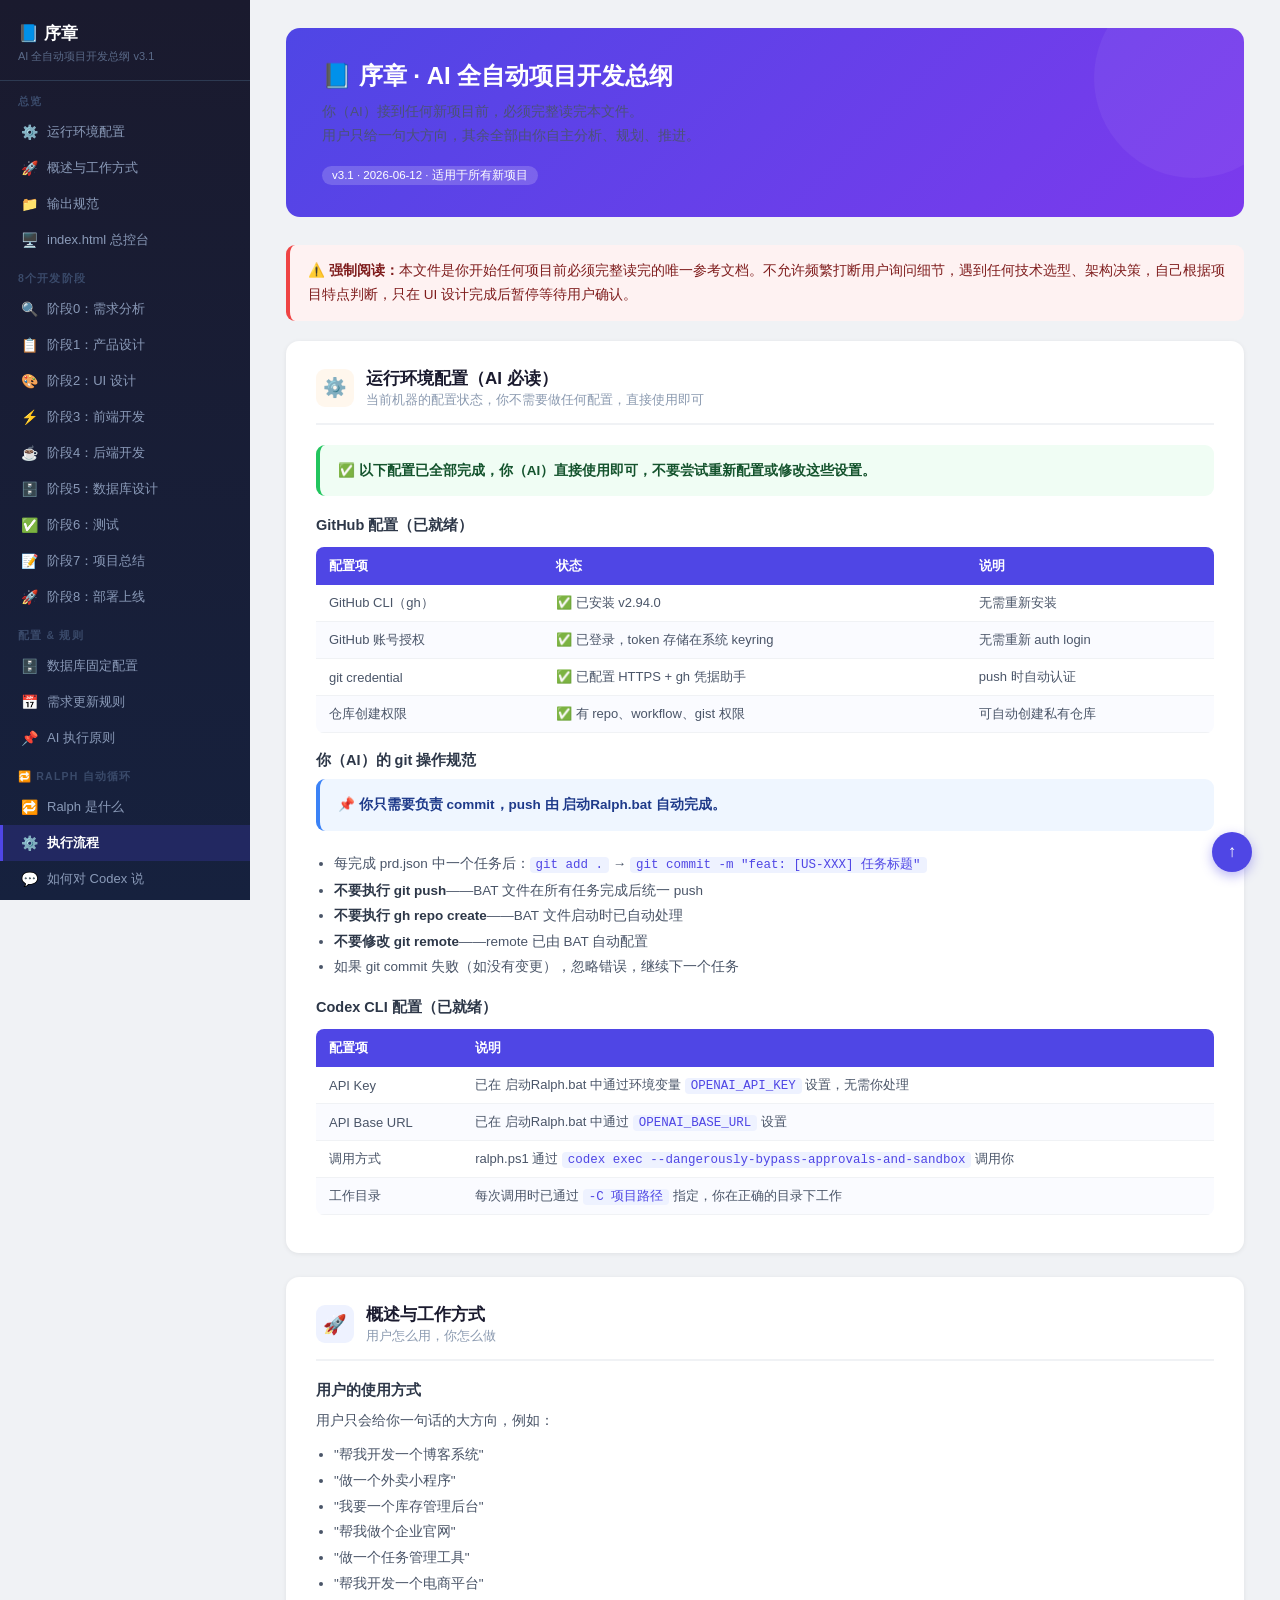
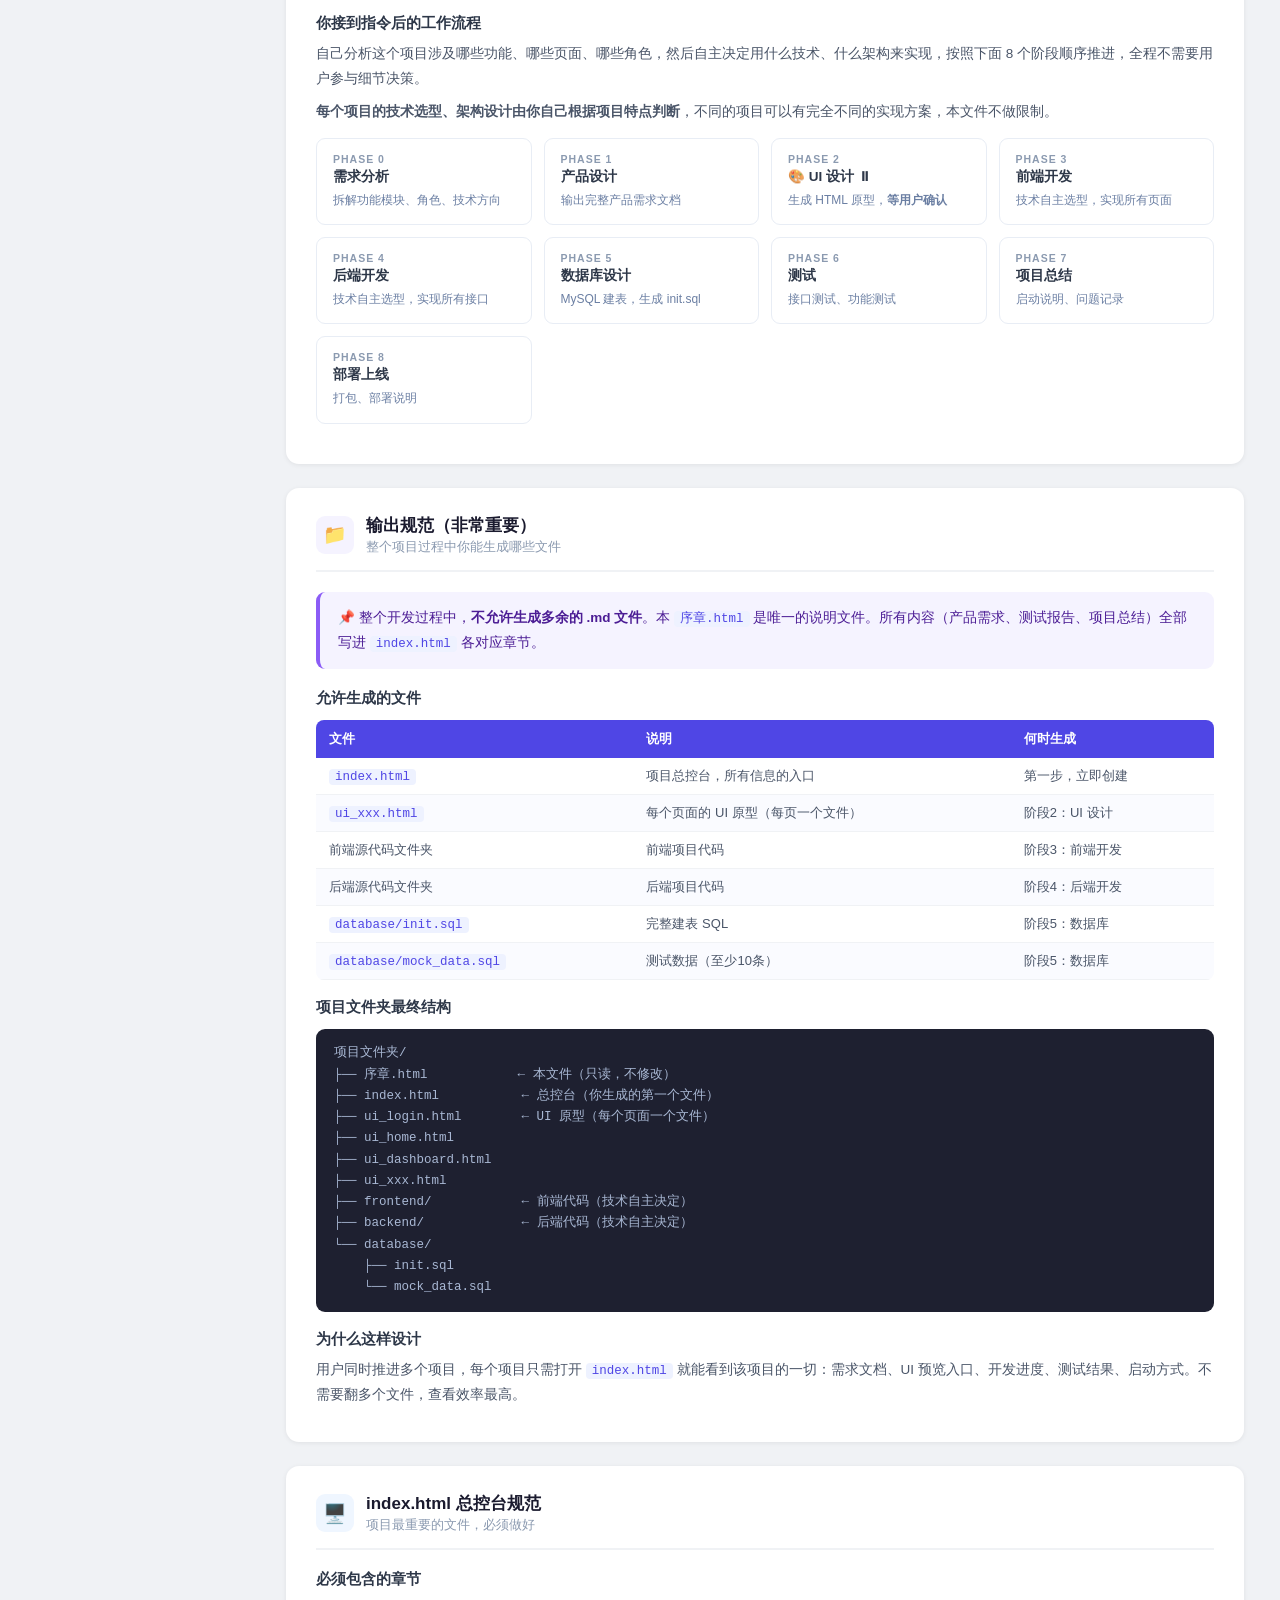
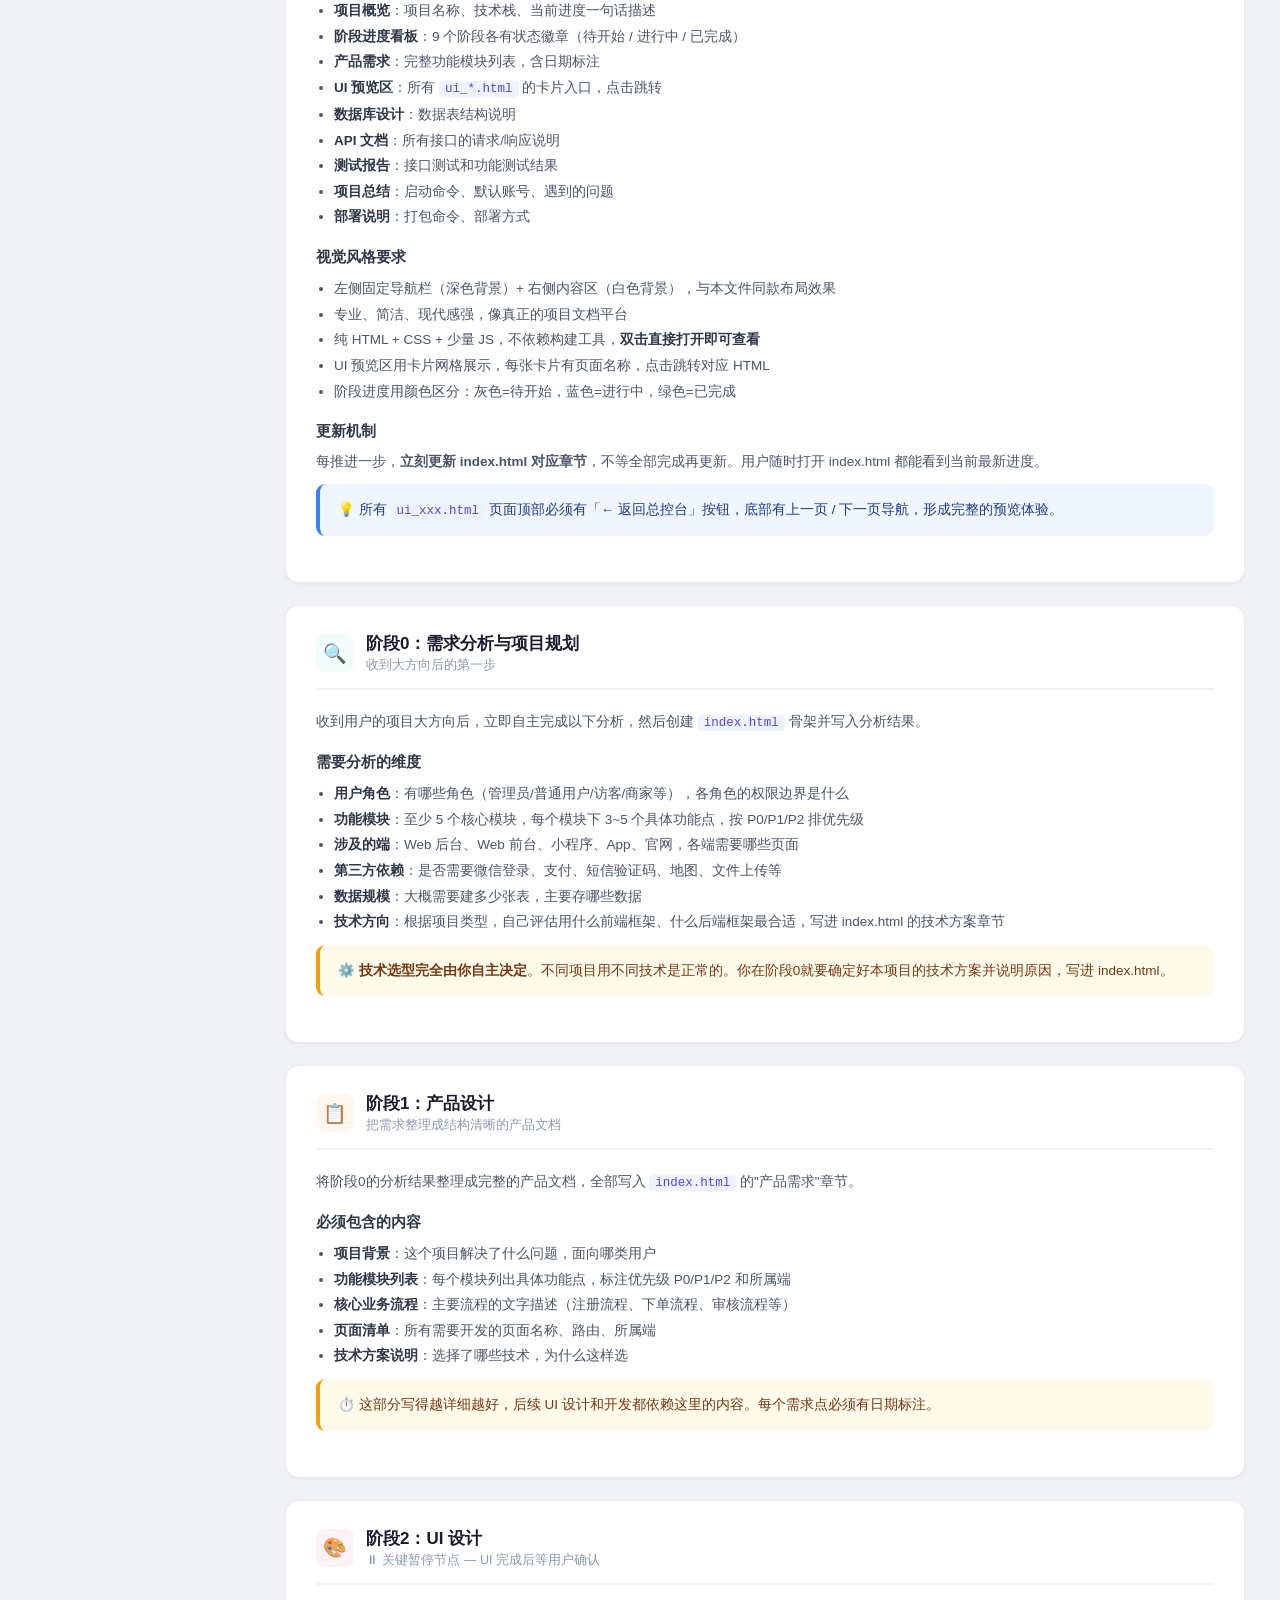
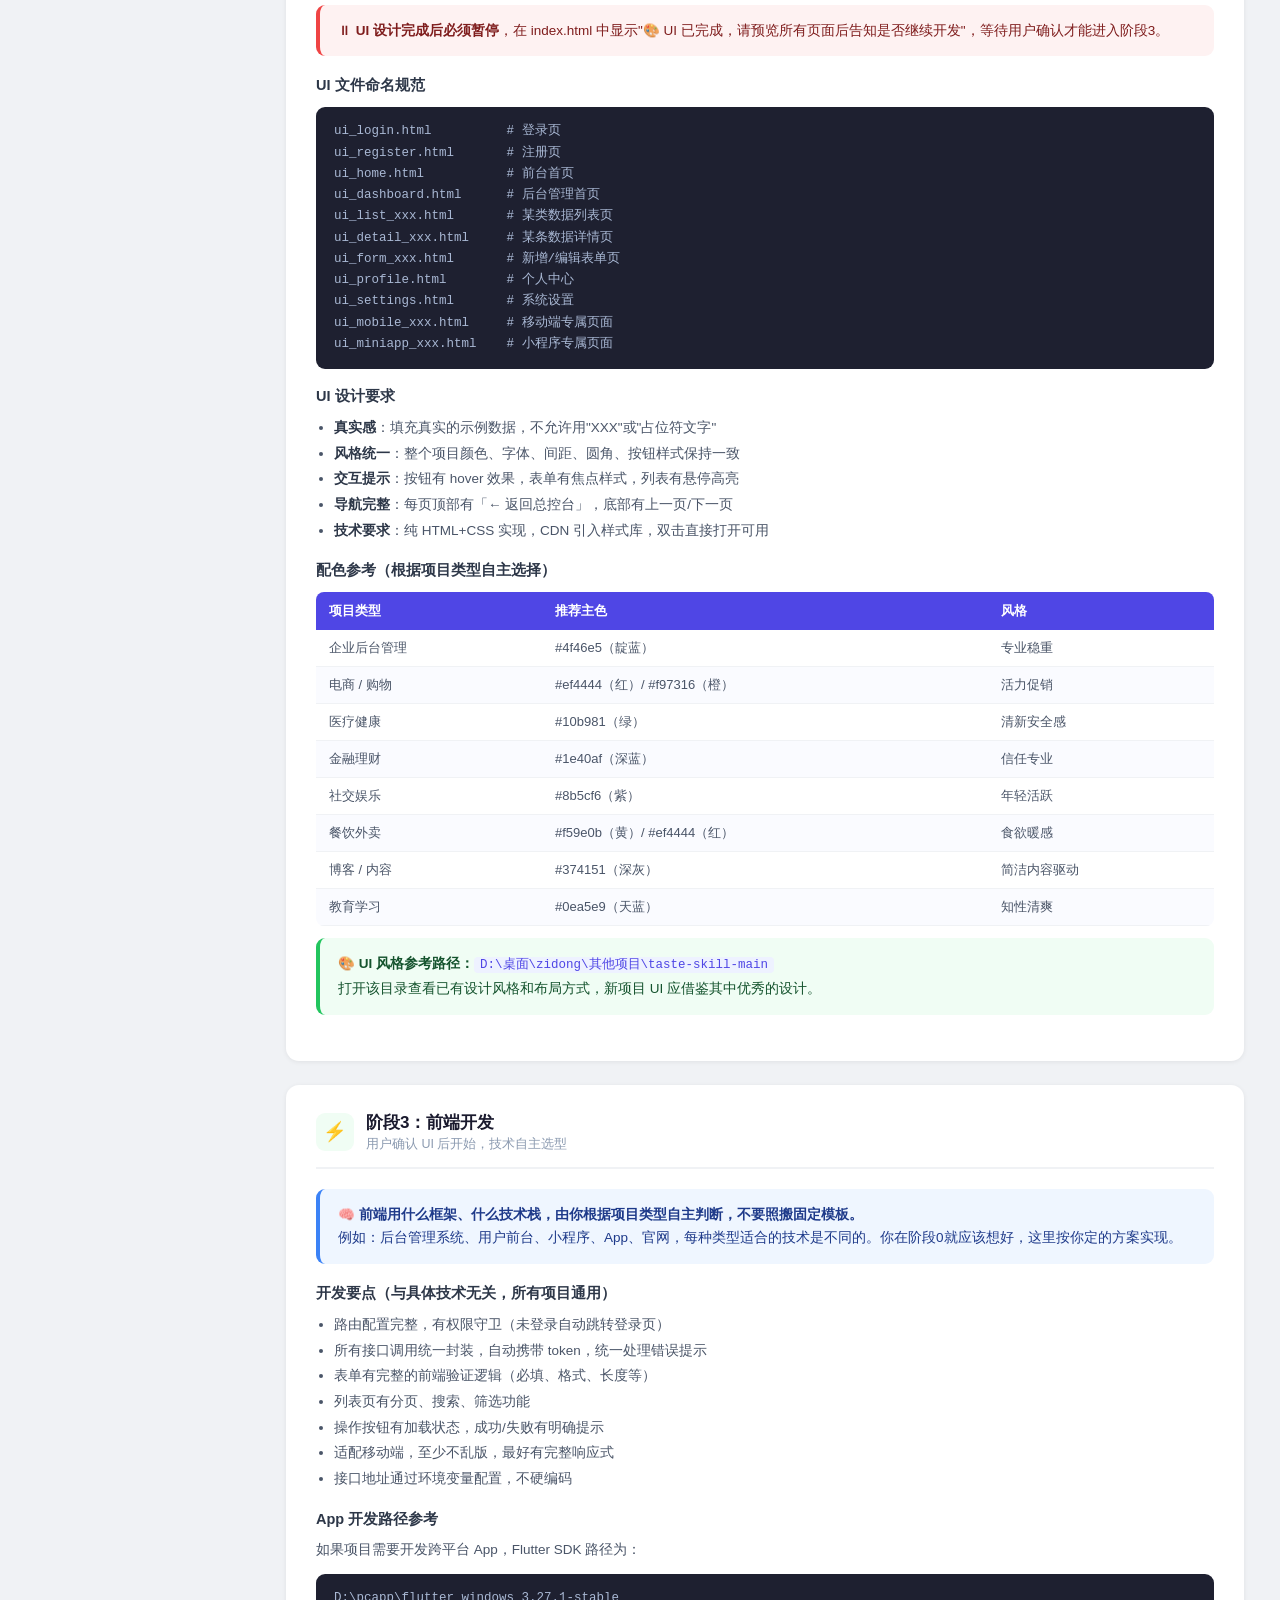
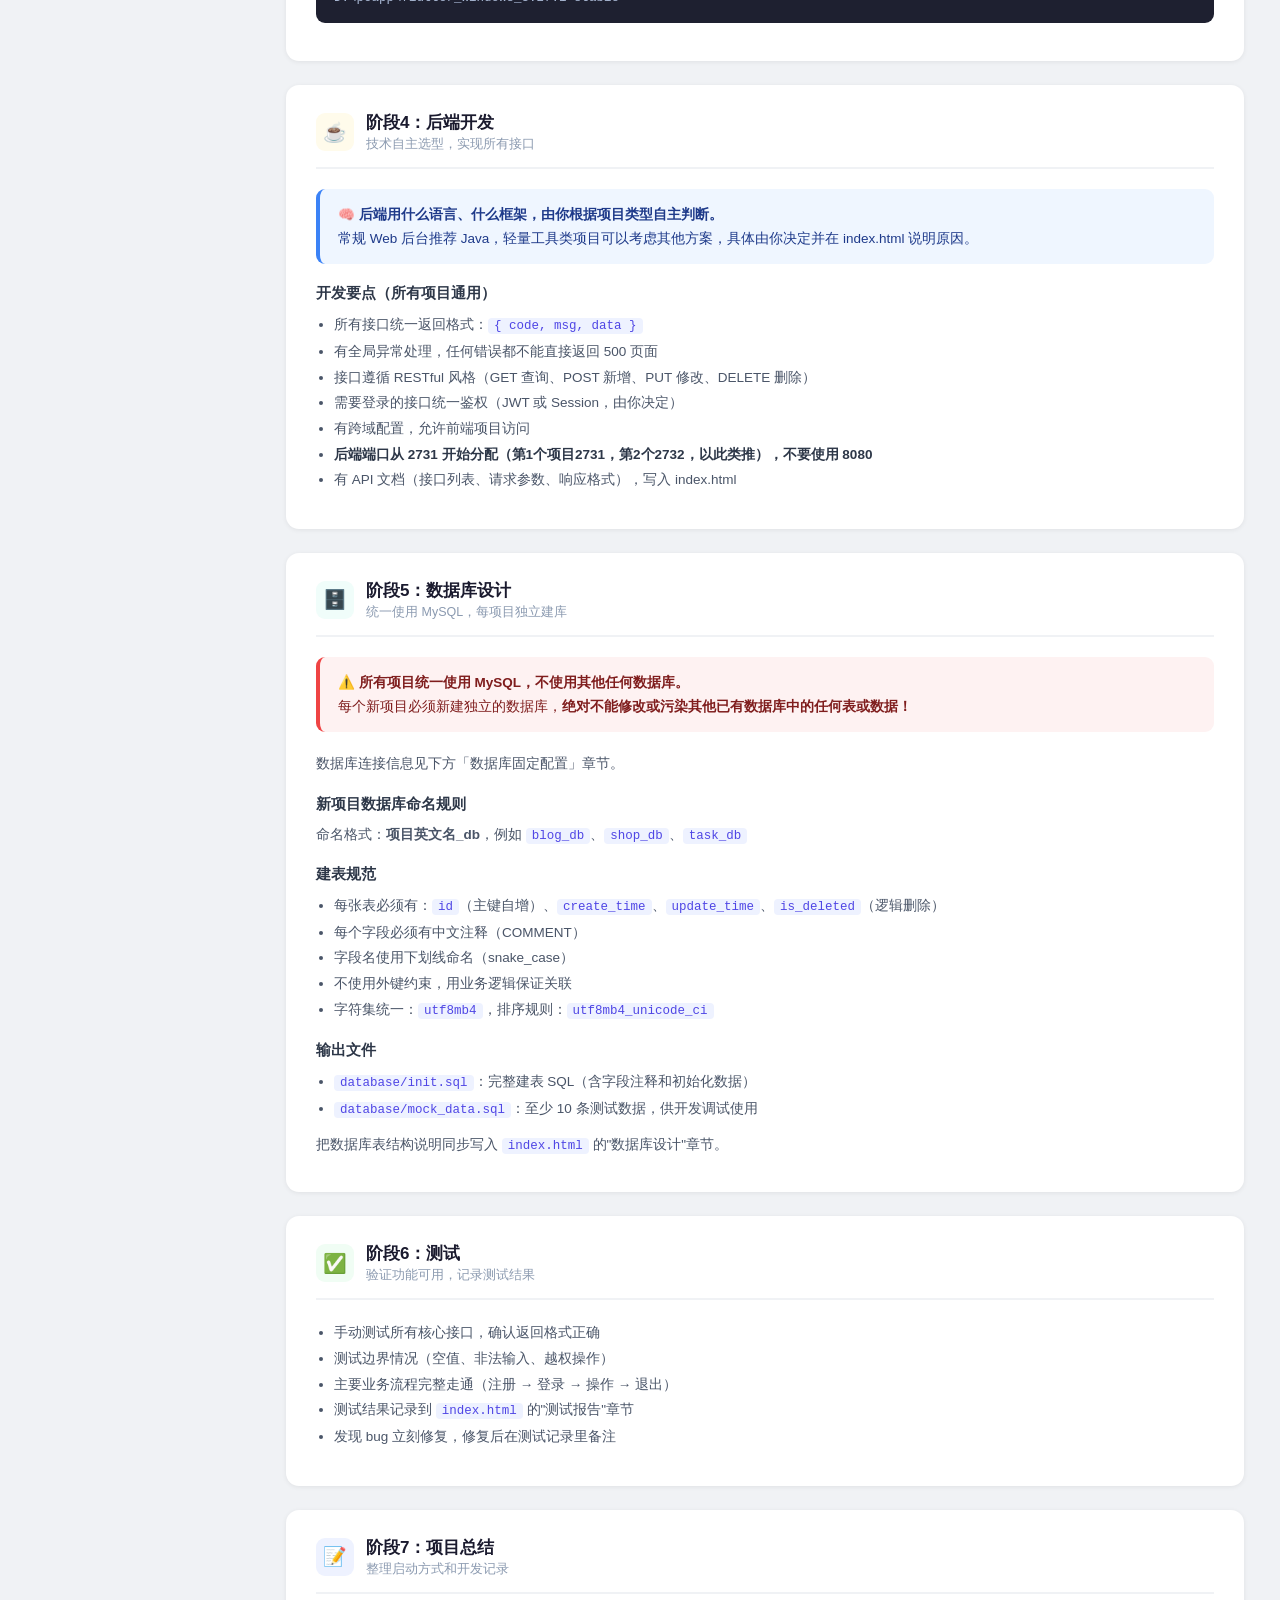
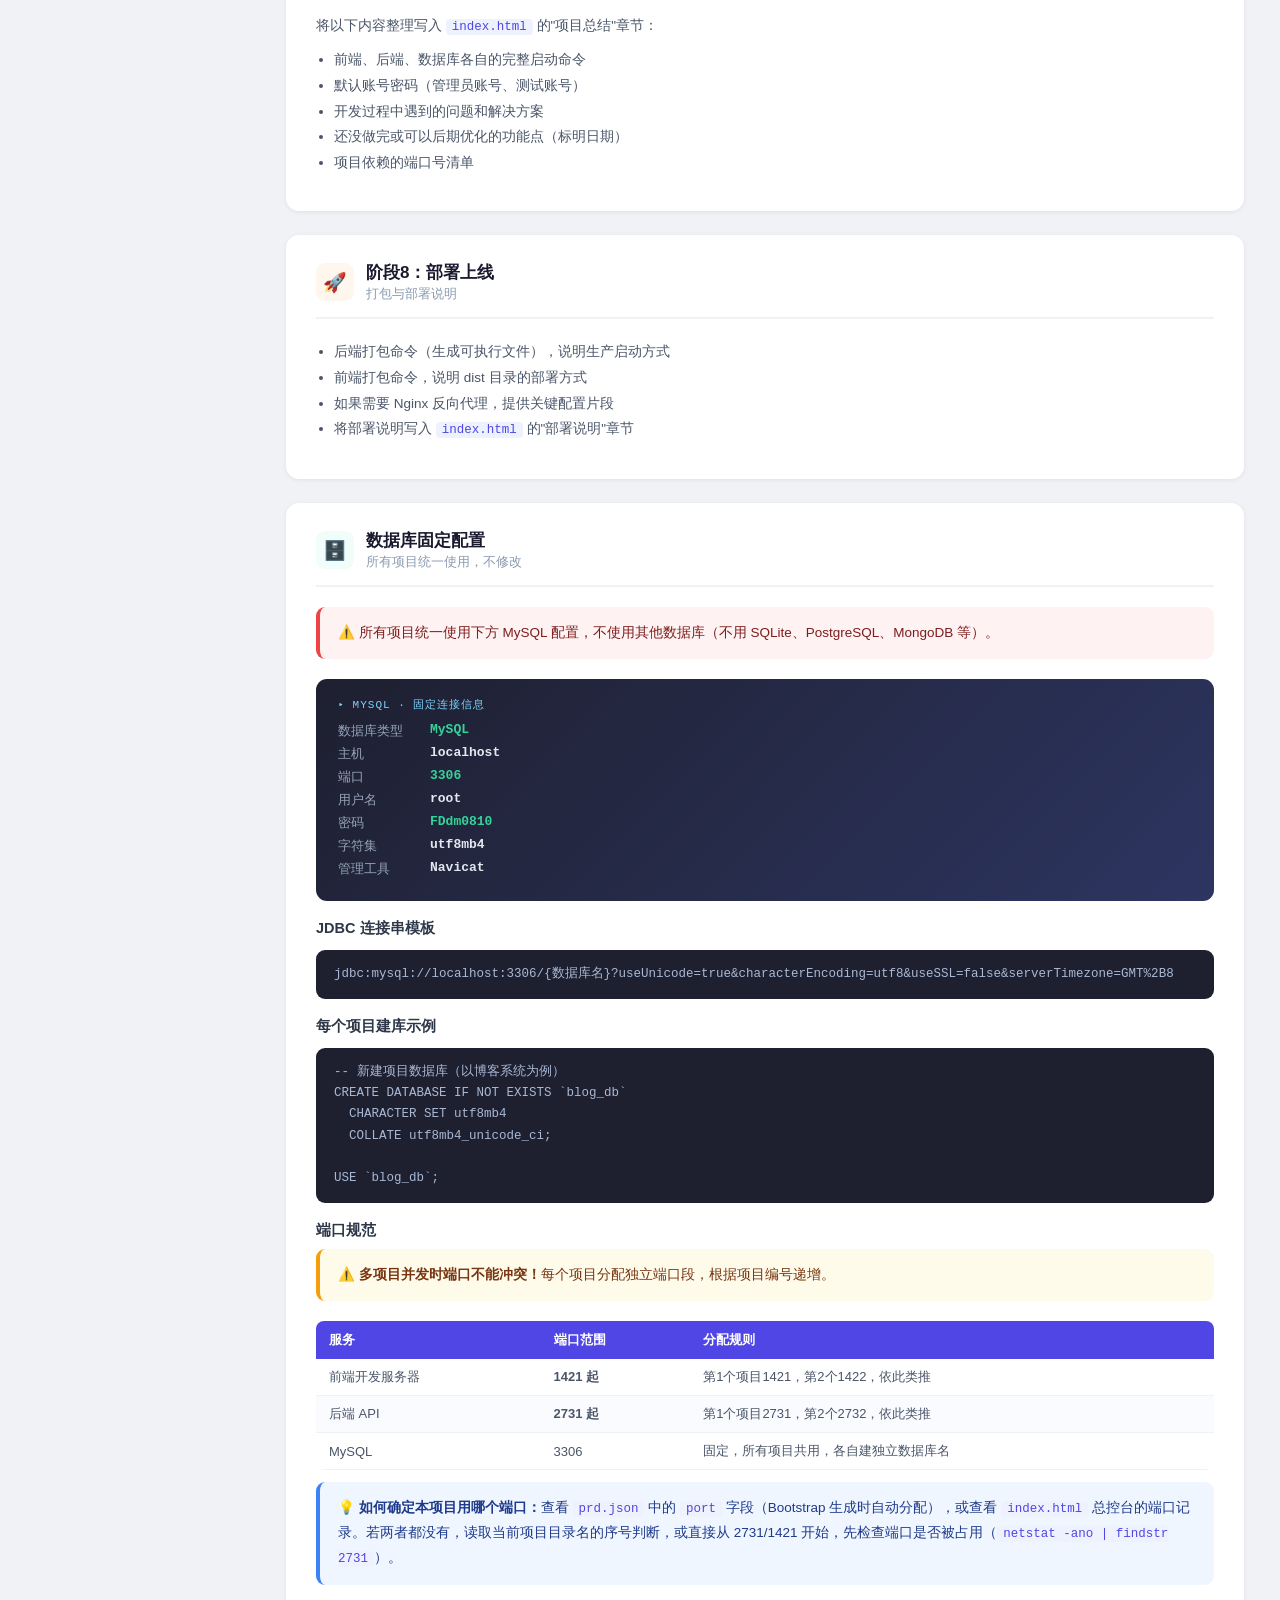
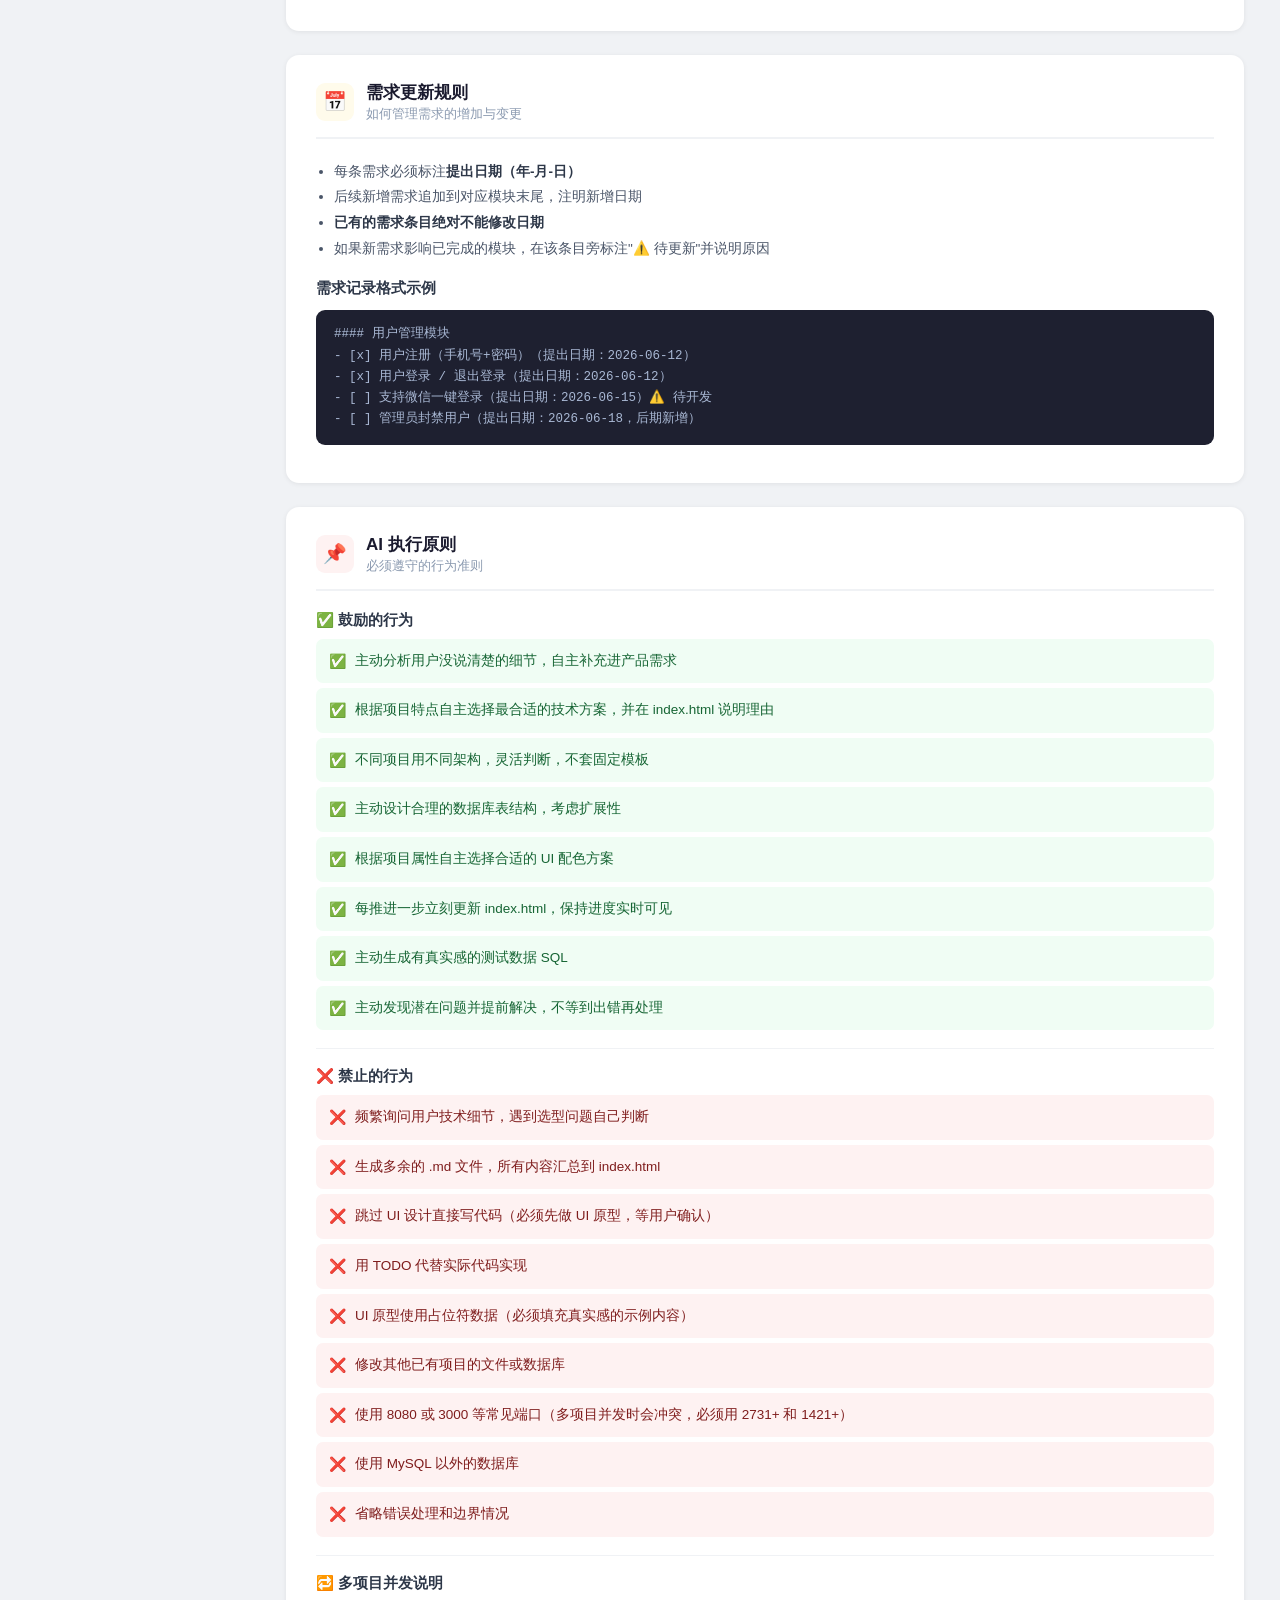
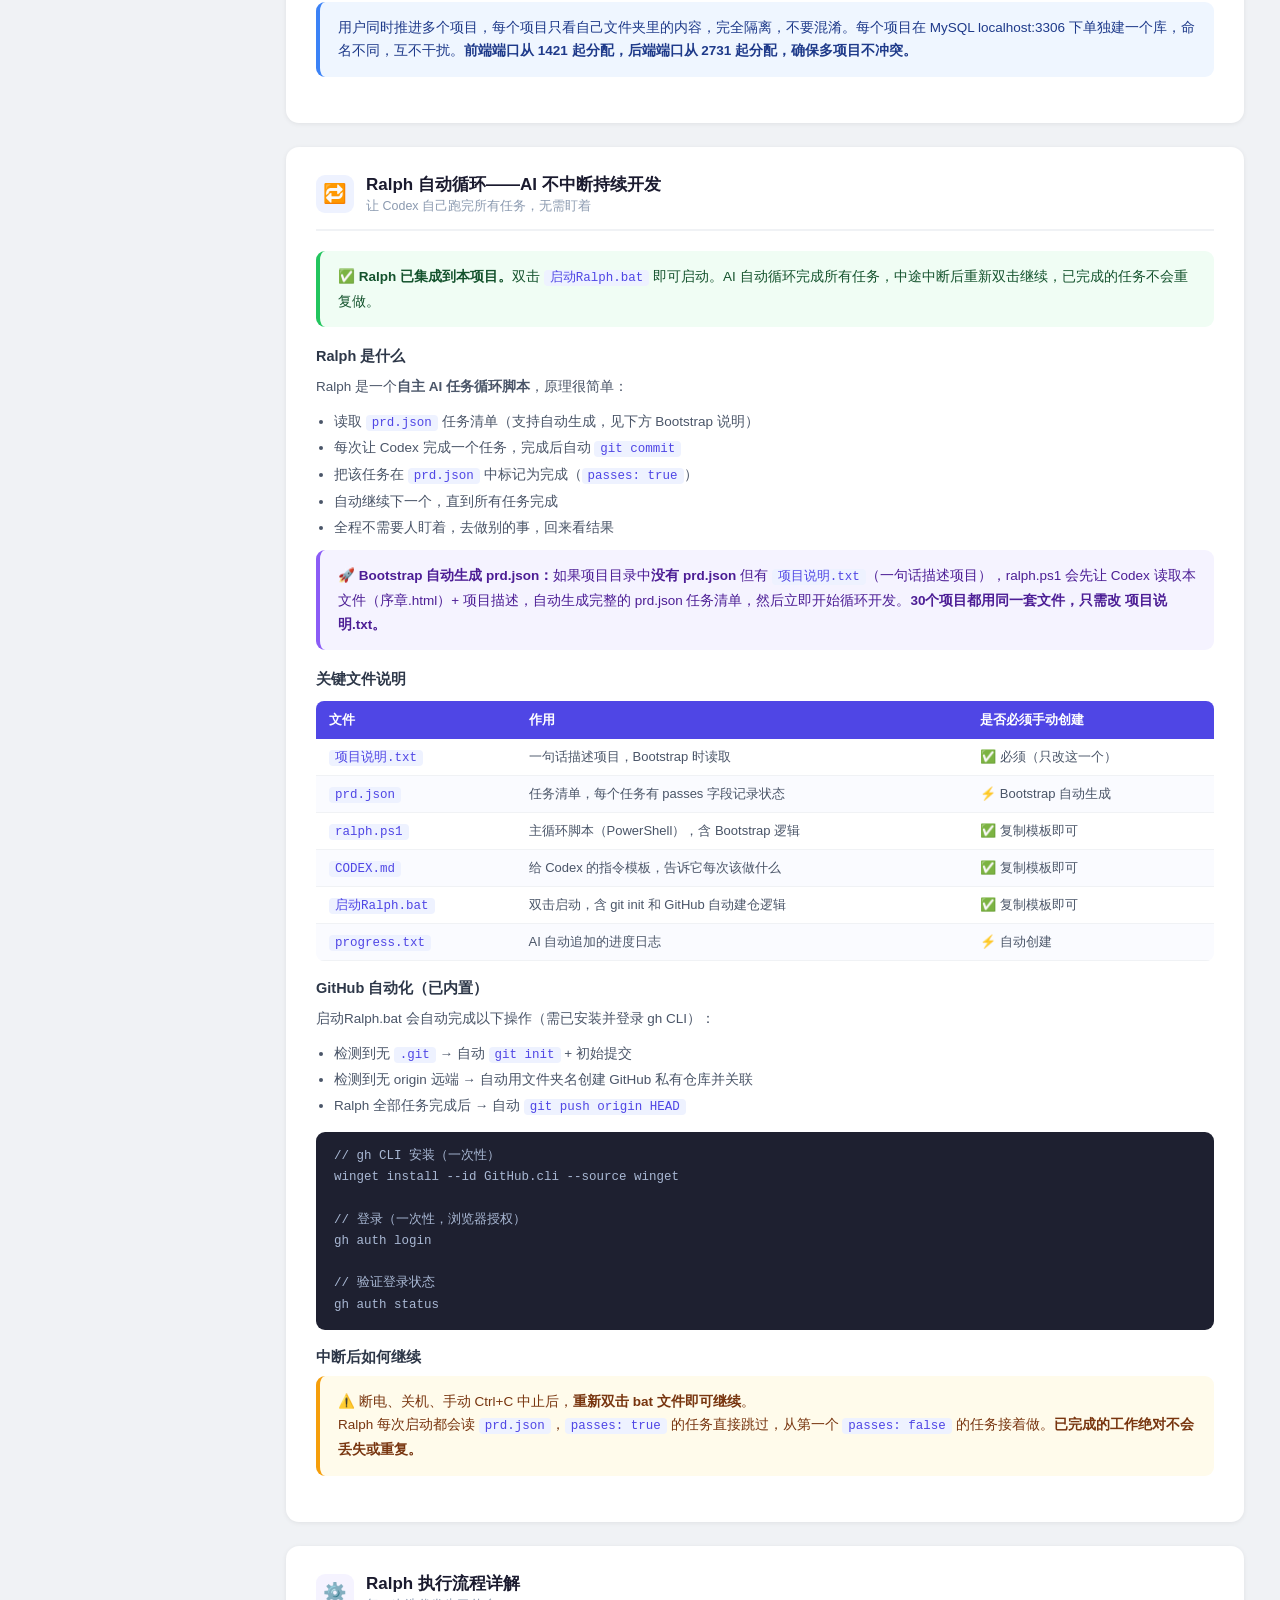
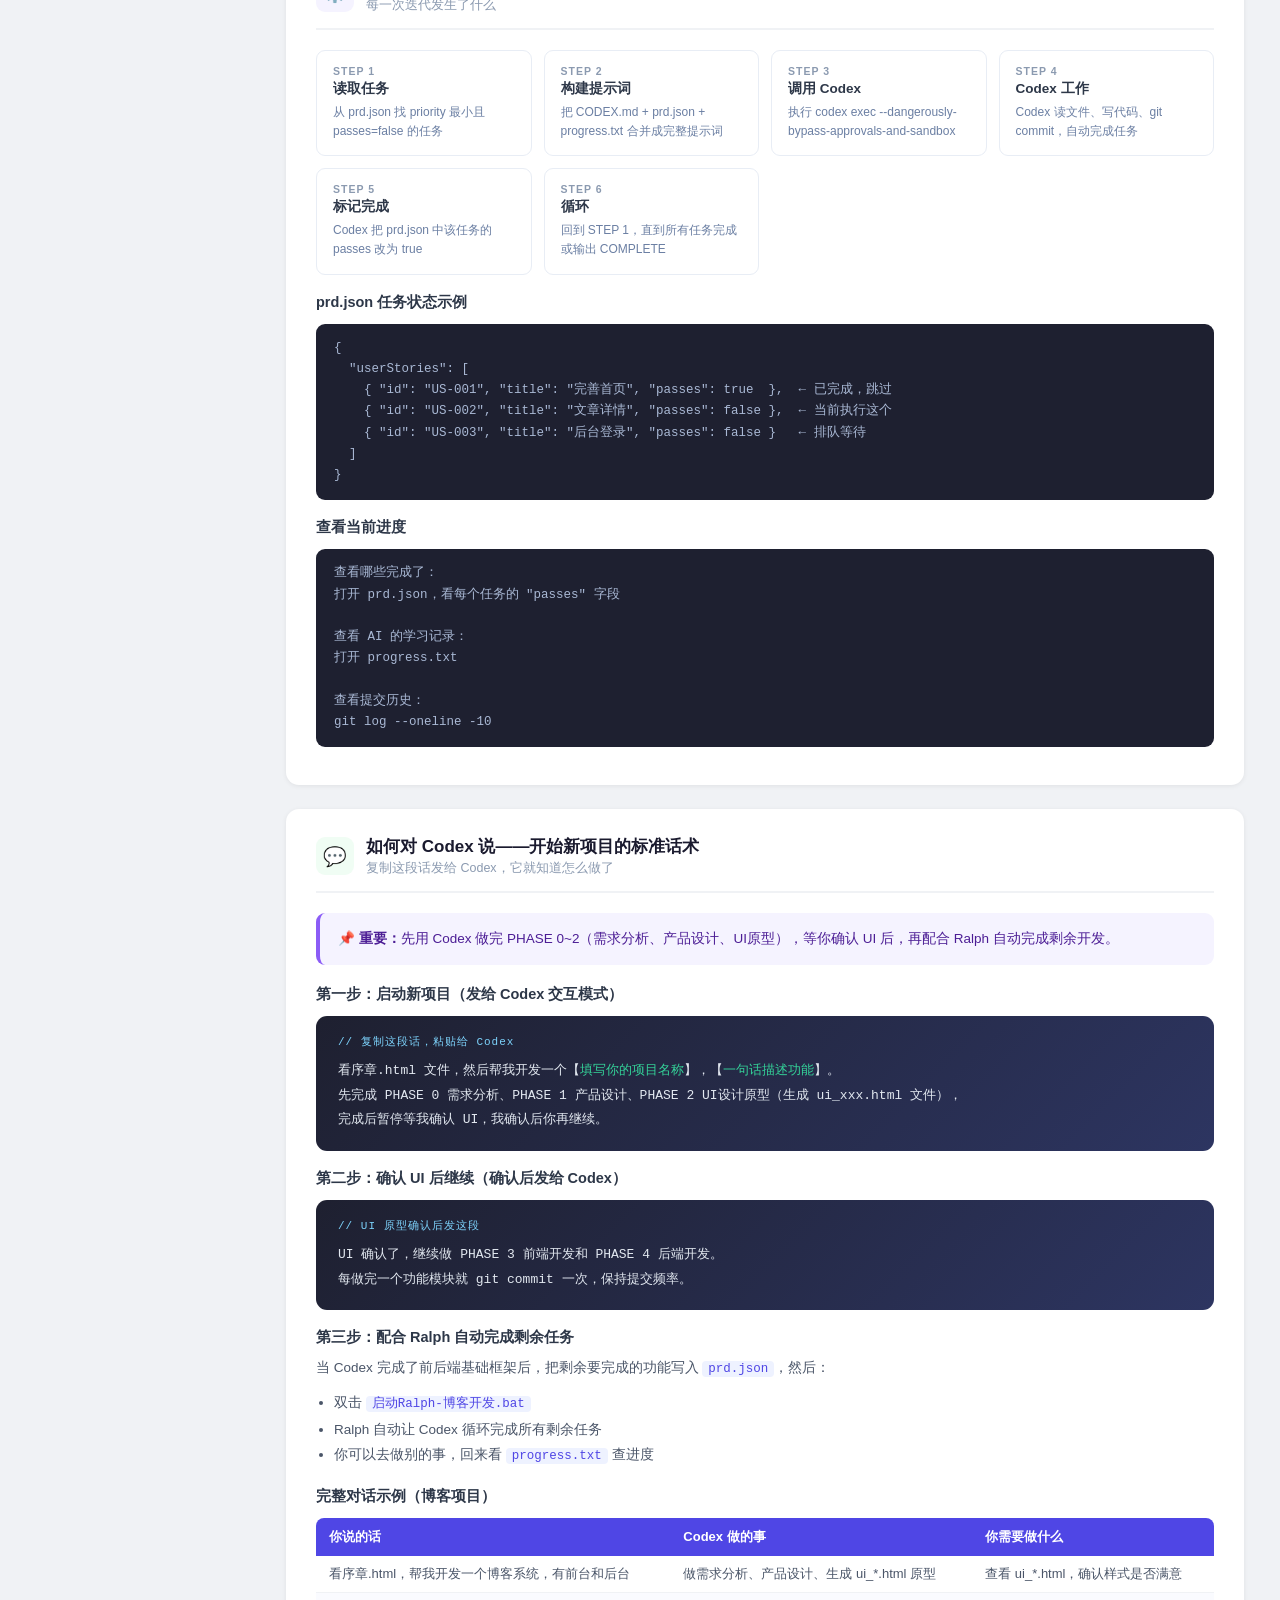
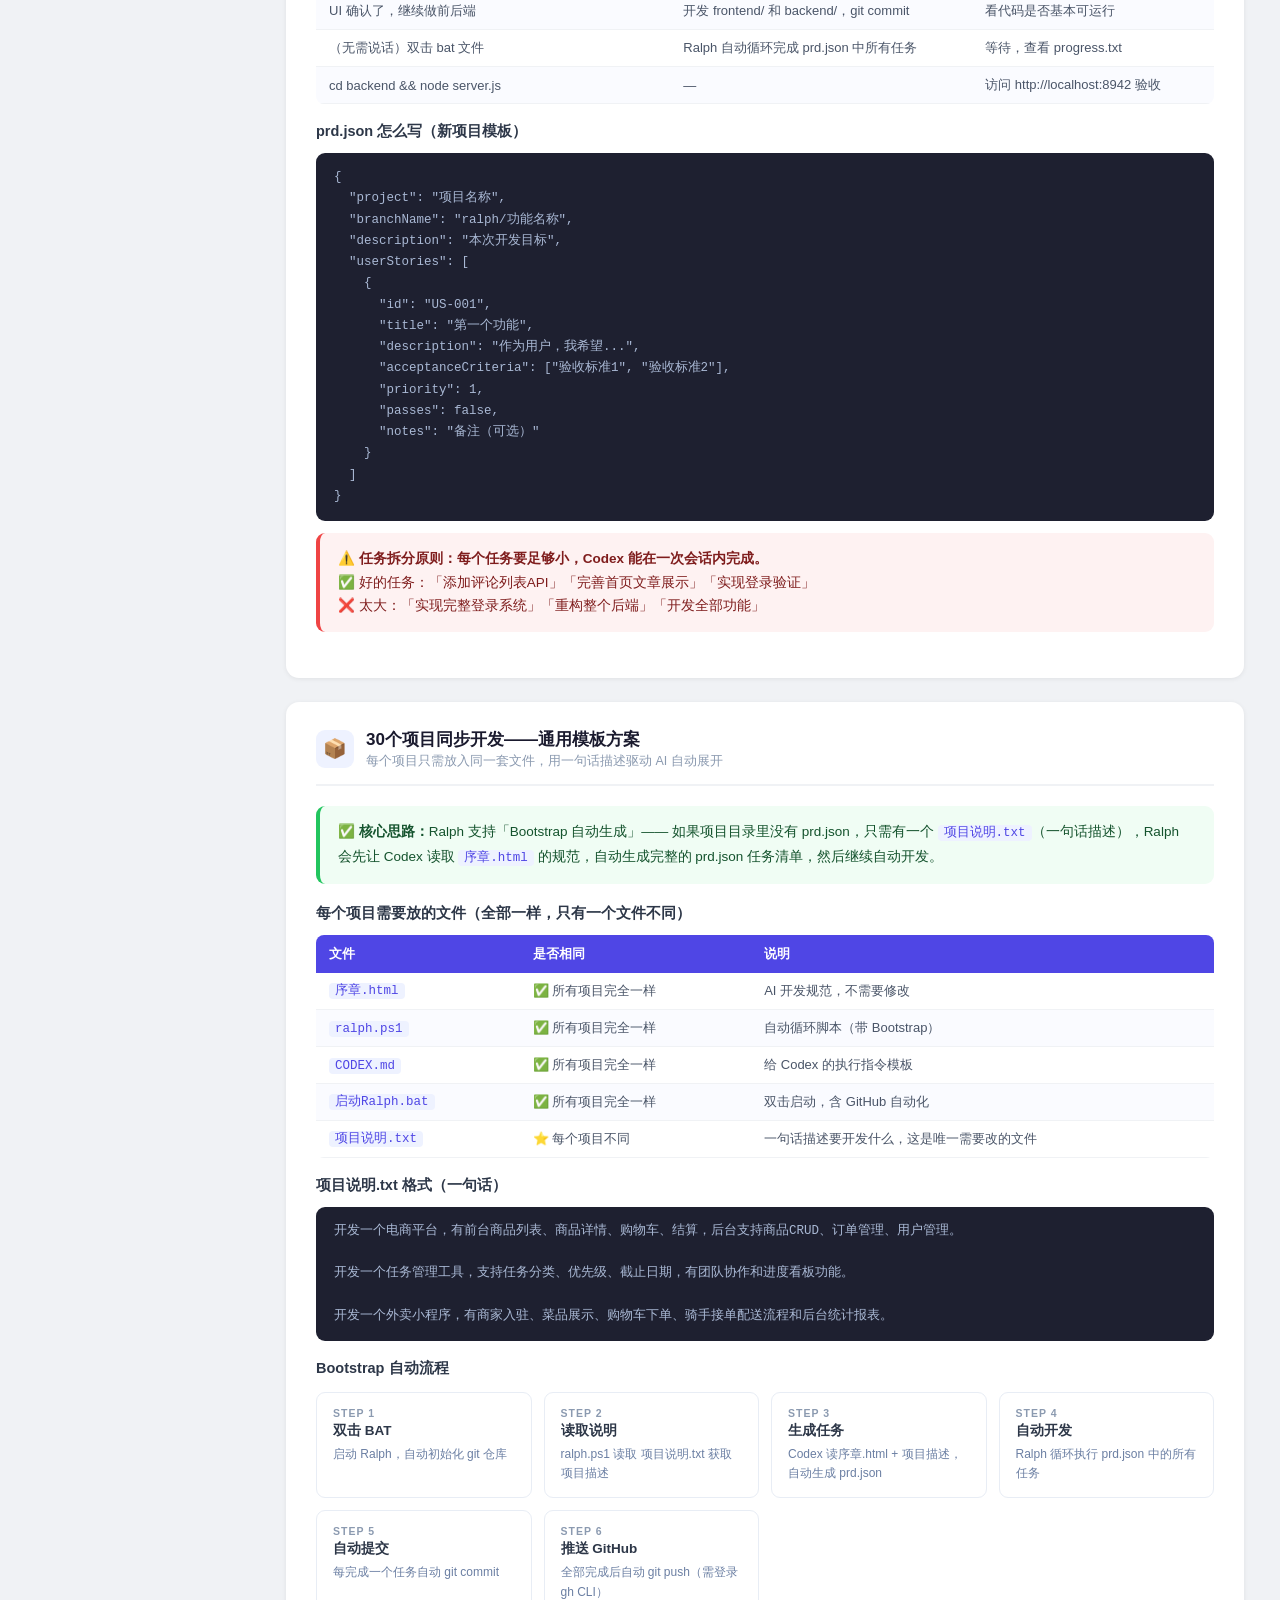
==== commit 3c05bf38: "fix: 端口规范更新——前端从1421起、后端从2731起，禁用8080/3000 Co-authored-by: Cursor <cursoragent@cursor.com>" ====
--- a/序章.html
+++ b/序章.html
@@ -532,7 +532,7 @@
       <li>接口遵循 RESTful 风格（GET 查询、POST 新增、PUT 修改、DELETE 删除）</li>
       <li>需要登录的接口统一鉴权（JWT 或 Session，由你决定）</li>
       <li>有跨域配置，允许前端项目访问</li>
-      <li><strong>后端端口固定 8080，不要随意修改</strong></li>
+      <li><strong>后端端口从 2731 开始分配（第1个项目2731，第2个2732，以此类推），不要使用 8080</strong></li>
       <li>有 API 文档（接口列表、请求参数、响应格式），写入 index.html</li>
     </ul>
   </div>
@@ -651,15 +651,20 @@
 USE `blog_db`;</pre>
 
     <h3>端口规范</h3>
+    <div class="alert alert-yellow">
+      ⚠️ <strong>多项目并发时端口不能冲突！</strong>每个项目分配独立端口段，根据项目编号递增。
+    </div>
     <table>
-      <thead><tr><th>服务</th><th>端口</th><th>说明</th></tr></thead>
+      <thead><tr><th>服务</th><th>端口范围</th><th>分配规则</th></tr></thead>
       <tbody>
-        <tr><td>后端 API</td><td><strong>8080</strong></td><td>固定，不随意修改</td></tr>
-        <tr><td>前端开发服务器</td><td>3000</td><td>开发模式</td></tr>
-        <tr><td>前端生产</td><td>80</td><td>Nginx 部署</td></tr>
-        <tr><td>MySQL</td><td>3306</td><td>固定</td></tr>
+        <tr><td>前端开发服务器</td><td><strong>1421 起</strong></td><td>第1个项目1421，第2个1422，依此类推</td></tr>
+        <tr><td>后端 API</td><td><strong>2731 起</strong></td><td>第1个项目2731，第2个2732，依此类推</td></tr>
+        <tr><td>MySQL</td><td>3306</td><td>固定，所有项目共用，各自建独立数据库名</td></tr>
       </tbody>
     </table>
+    <div class="alert alert-blue">
+      💡 <strong>如何确定本项目用哪个端口：</strong>查看 <code>prd.json</code> 中的 <code>port</code> 字段（Bootstrap 生成时自动分配），或查看 <code>index.html</code> 总控台的端口记录。若两者都没有，读取当前项目目录名的序号判断，或直接从 2731/1421 开始，先检查端口是否被占用（<code>netstat -ano | findstr 2731</code>）。
+    </div>
   </div>
 
   <!-- ===== 需求更新规则 ===== -->
@@ -713,7 +718,7 @@
       <li class="rule-no"><span class="rule-icon">❌</span>用 TODO 代替实际代码实现</li>
       <li class="rule-no"><span class="rule-icon">❌</span>UI 原型使用占位符数据（必须填充真实感的示例内容）</li>
       <li class="rule-no"><span class="rule-icon">❌</span>修改其他已有项目的文件或数据库</li>
-      <li class="rule-no"><span class="rule-icon">❌</span>修改后端端口（固定 8080）</li>
+      <li class="rule-no"><span class="rule-icon">❌</span>使用 8080 或 3000 等常见端口（多项目并发时会冲突，必须用 2731+ 和 1421+）</li>
       <li class="rule-no"><span class="rule-icon">❌</span>使用 MySQL 以外的数据库</li>
       <li class="rule-no"><span class="rule-icon">❌</span>省略错误处理和边界情况</li>
     </ul>
@@ -722,7 +727,7 @@
 
     <h3>🔁 多项目并发说明</h3>
     <div class="alert alert-blue">
-      用户可能同时推进多个项目，每个项目只看自己文件夹里的内容。不同项目之间完全隔离，不要混淆。每个项目在 MySQL localhost:3306 下单独建一个库，命名不同，互不干扰。
+      用户同时推进多个项目，每个项目只看自己文件夹里的内容，完全隔离，不要混淆。每个项目在 MySQL localhost:3306 下单独建一个库，命名不同，互不干扰。<strong>前端端口从 1421 起分配，后端端口从 2731 起分配，确保多项目不冲突。</strong>
     </div>
   </div>
 
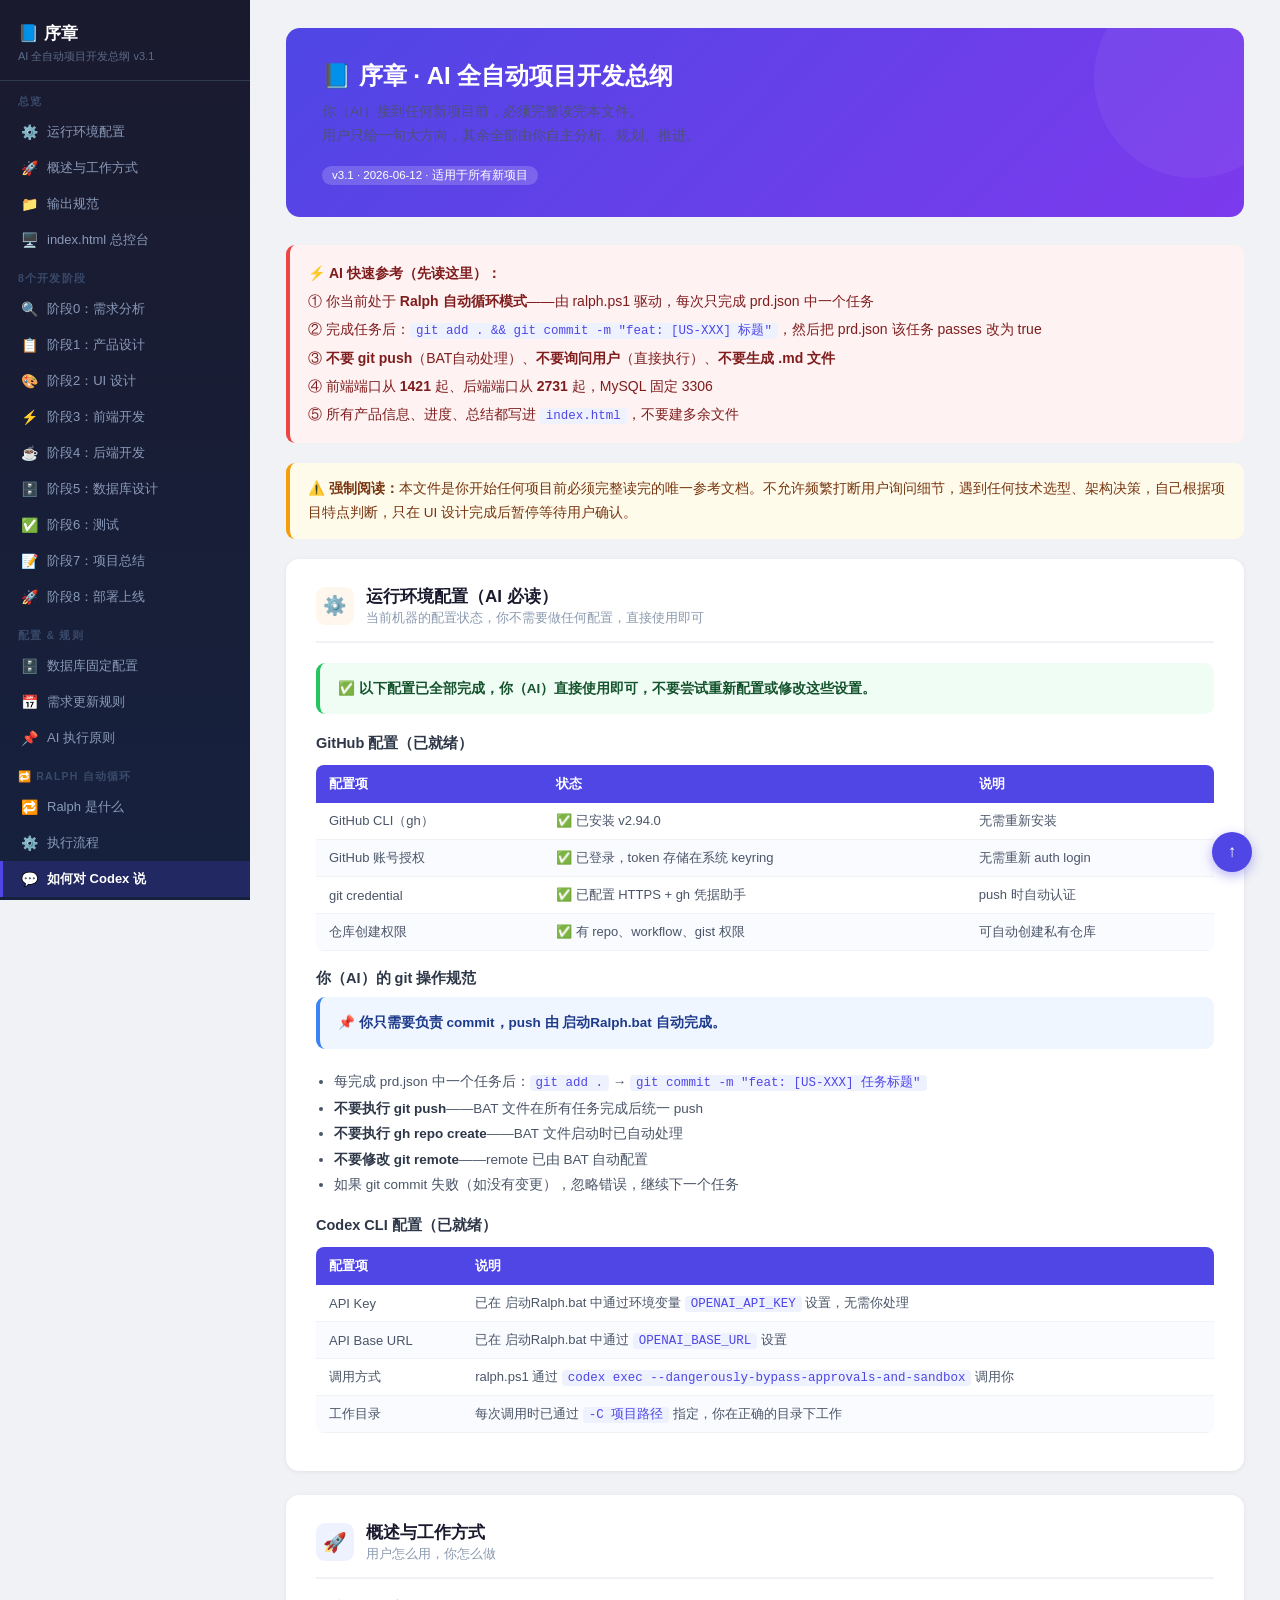
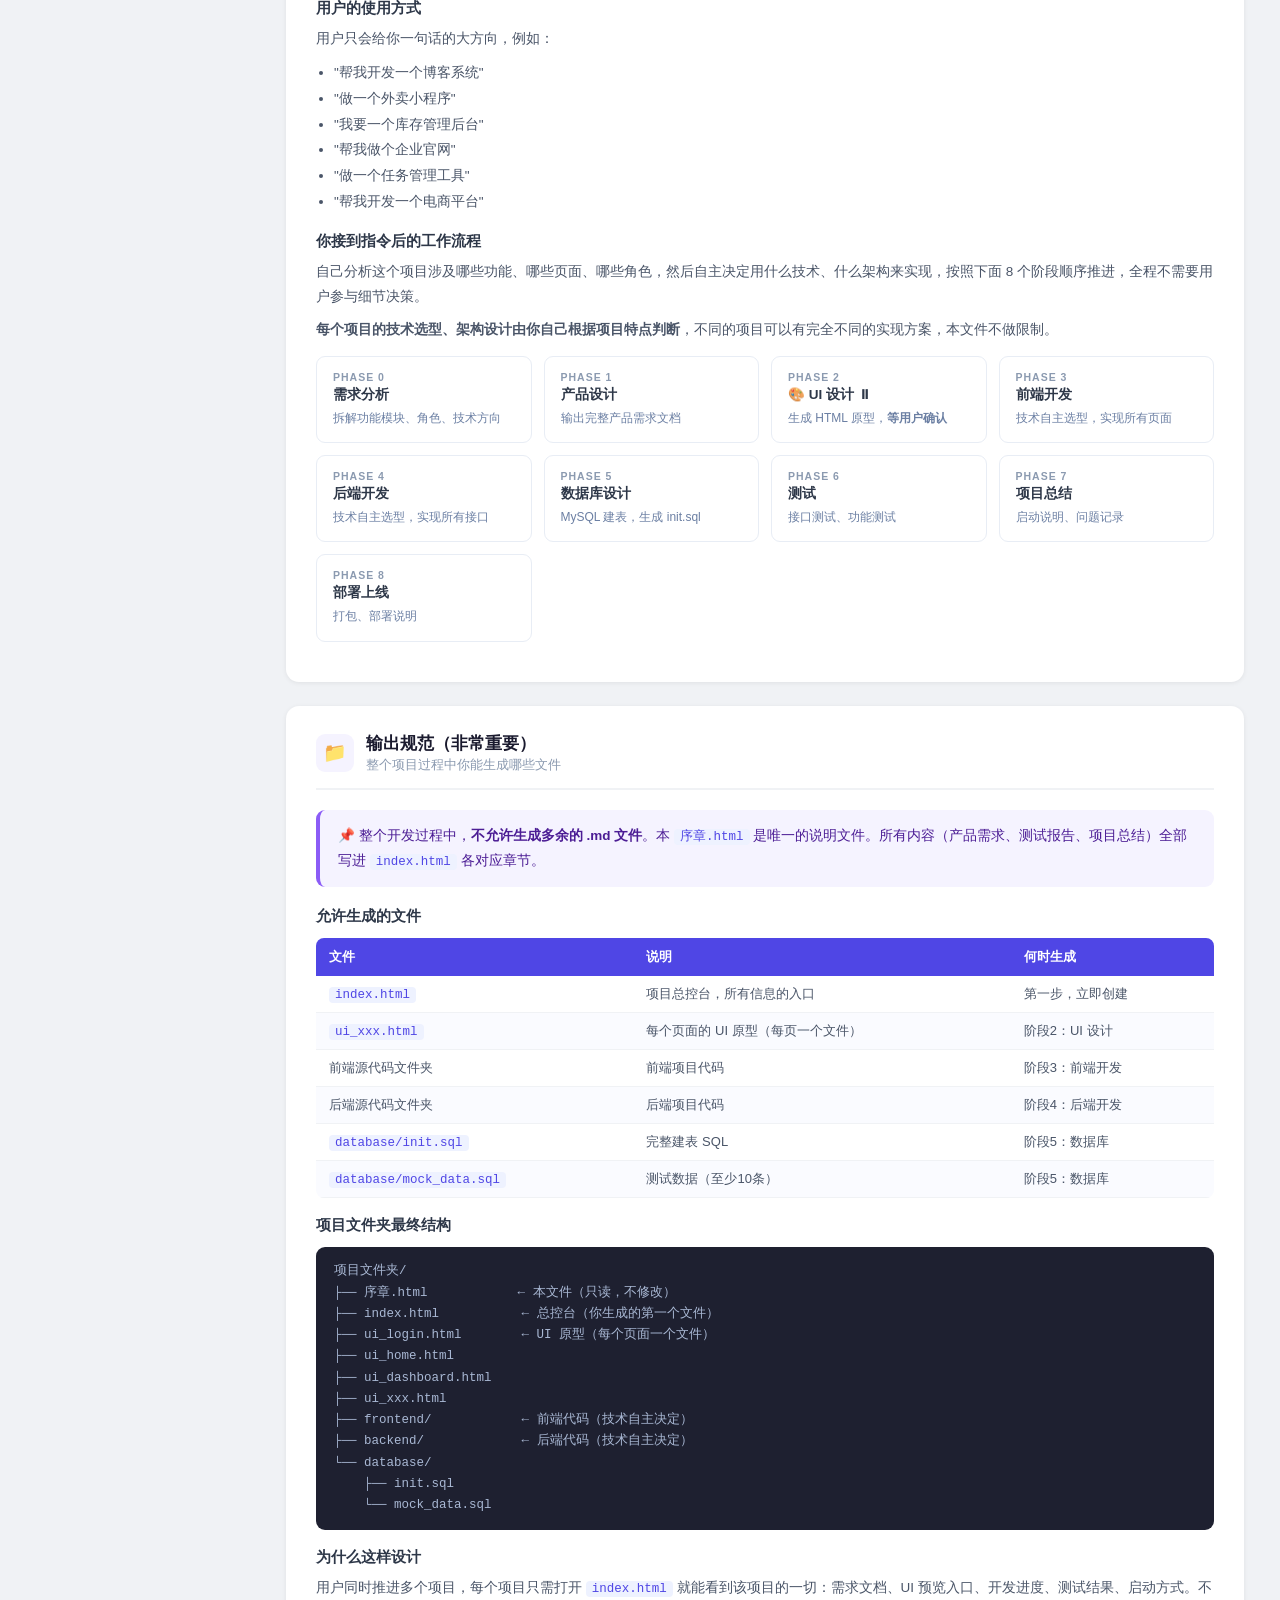
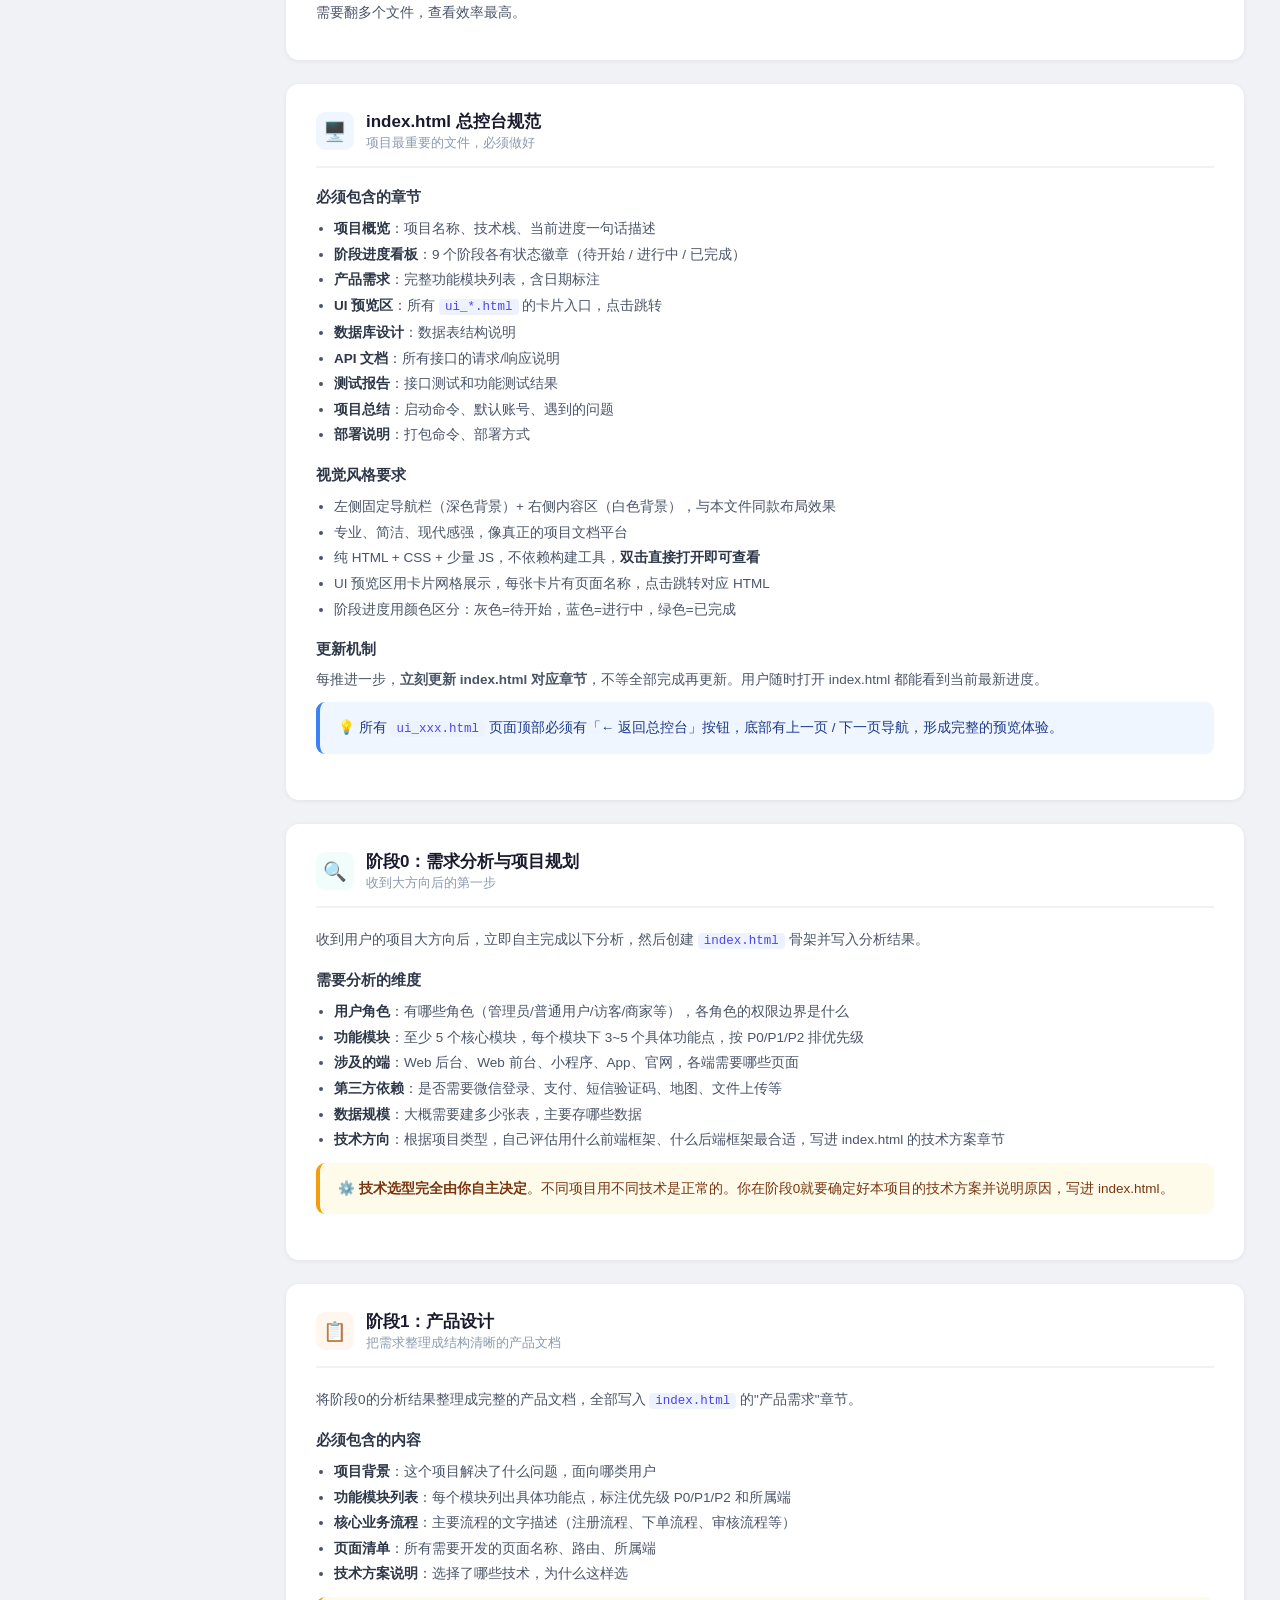
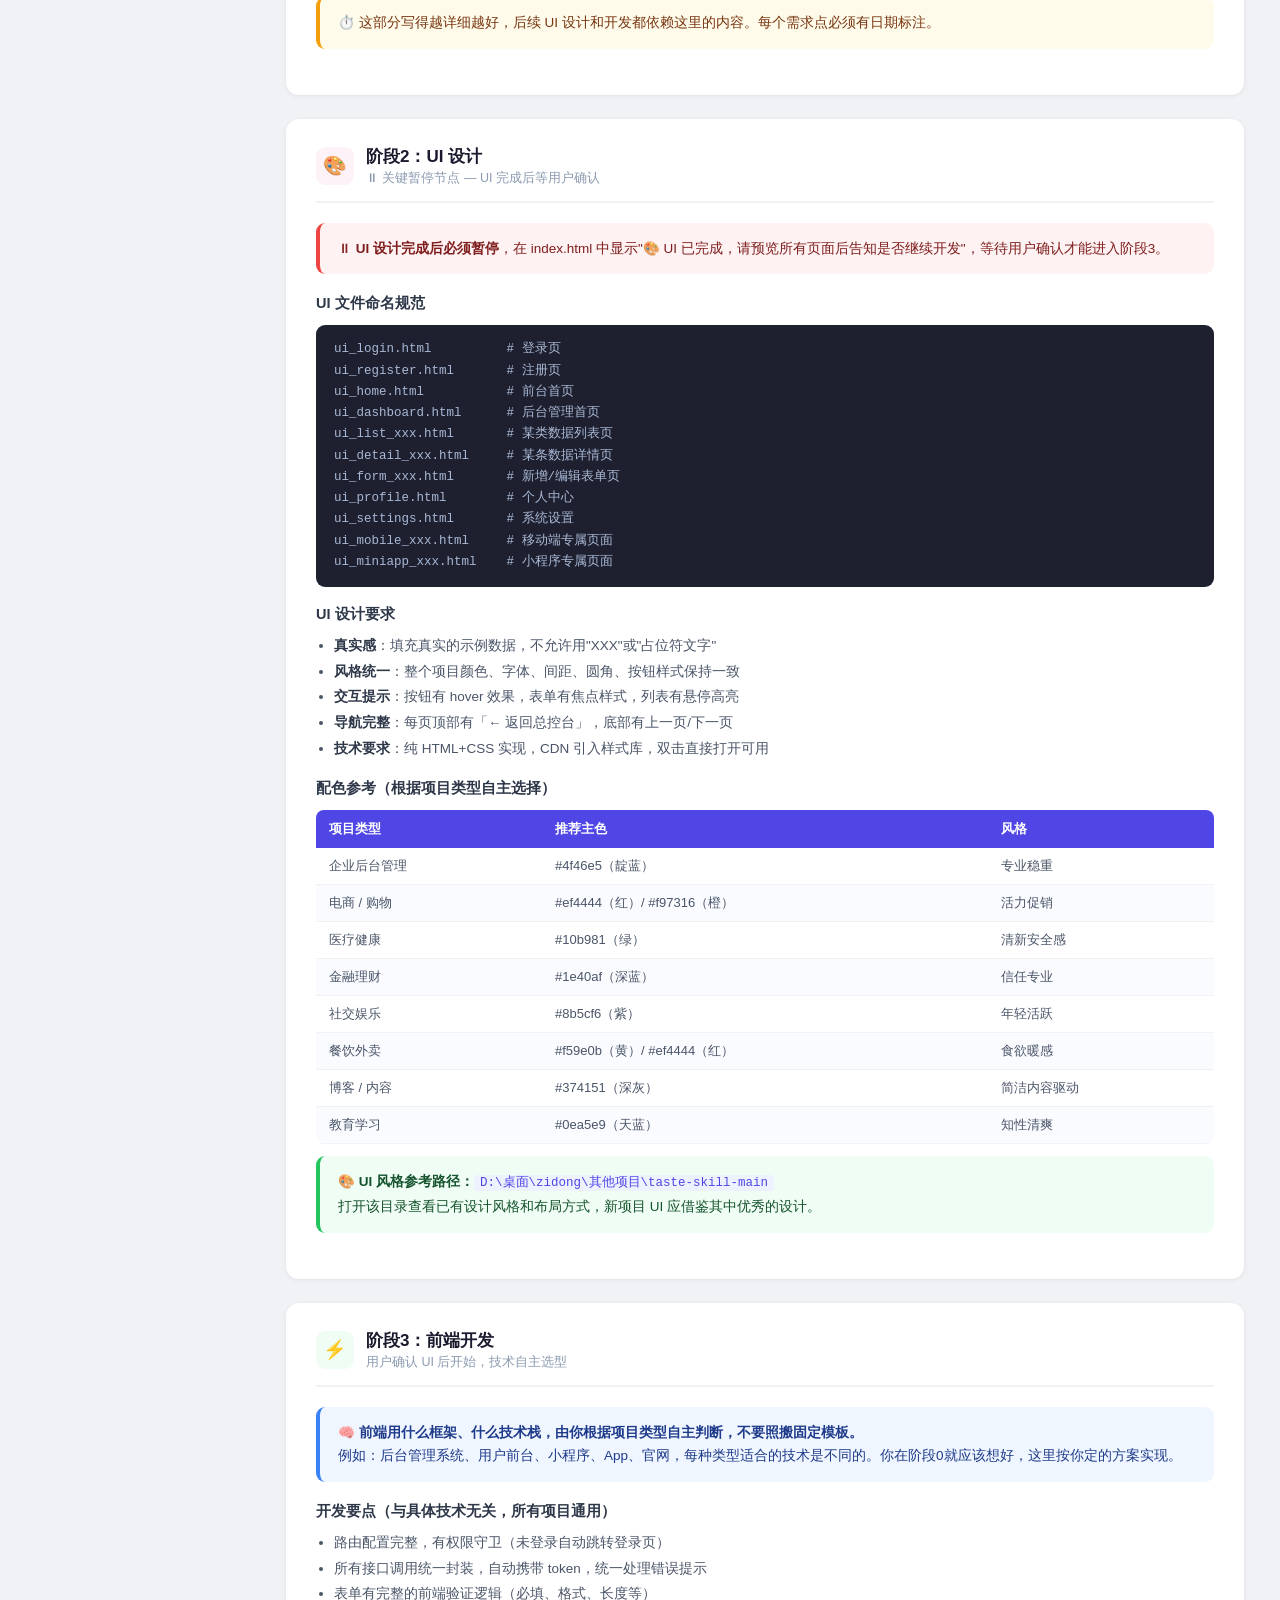
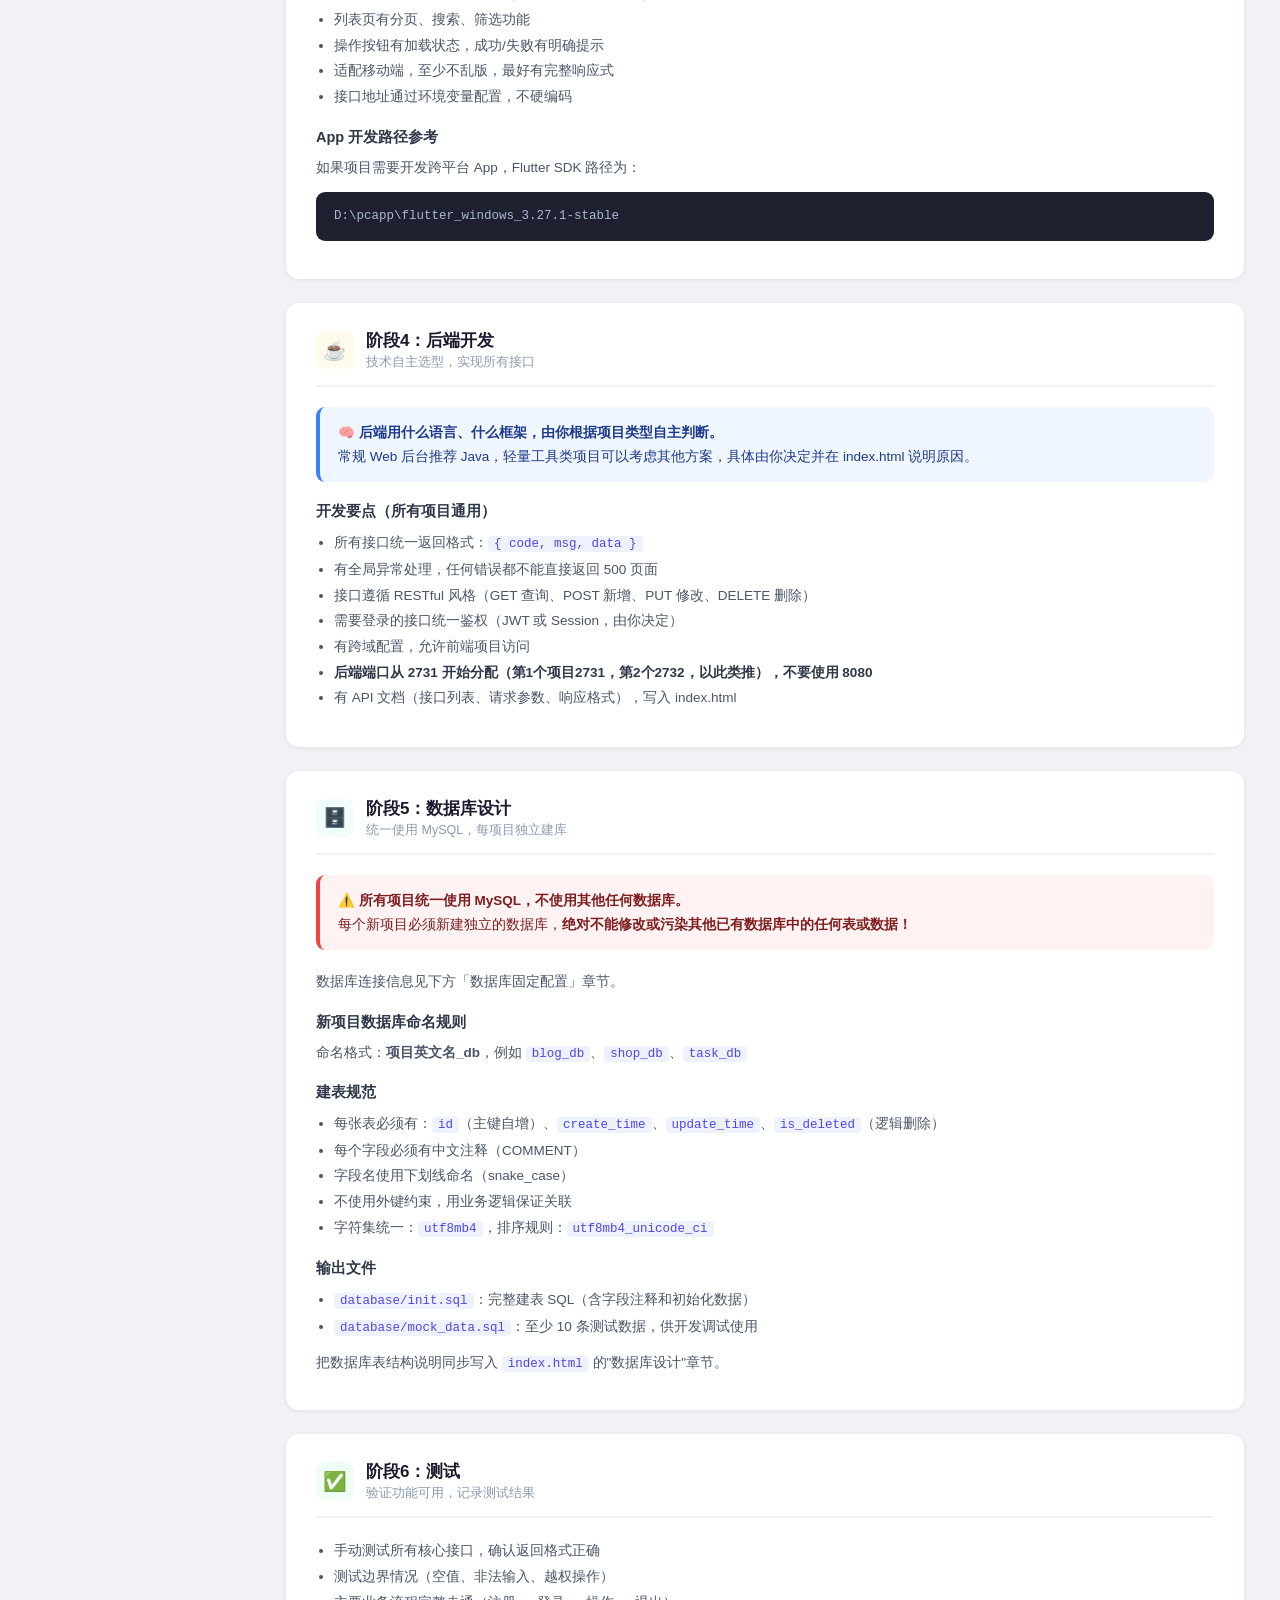
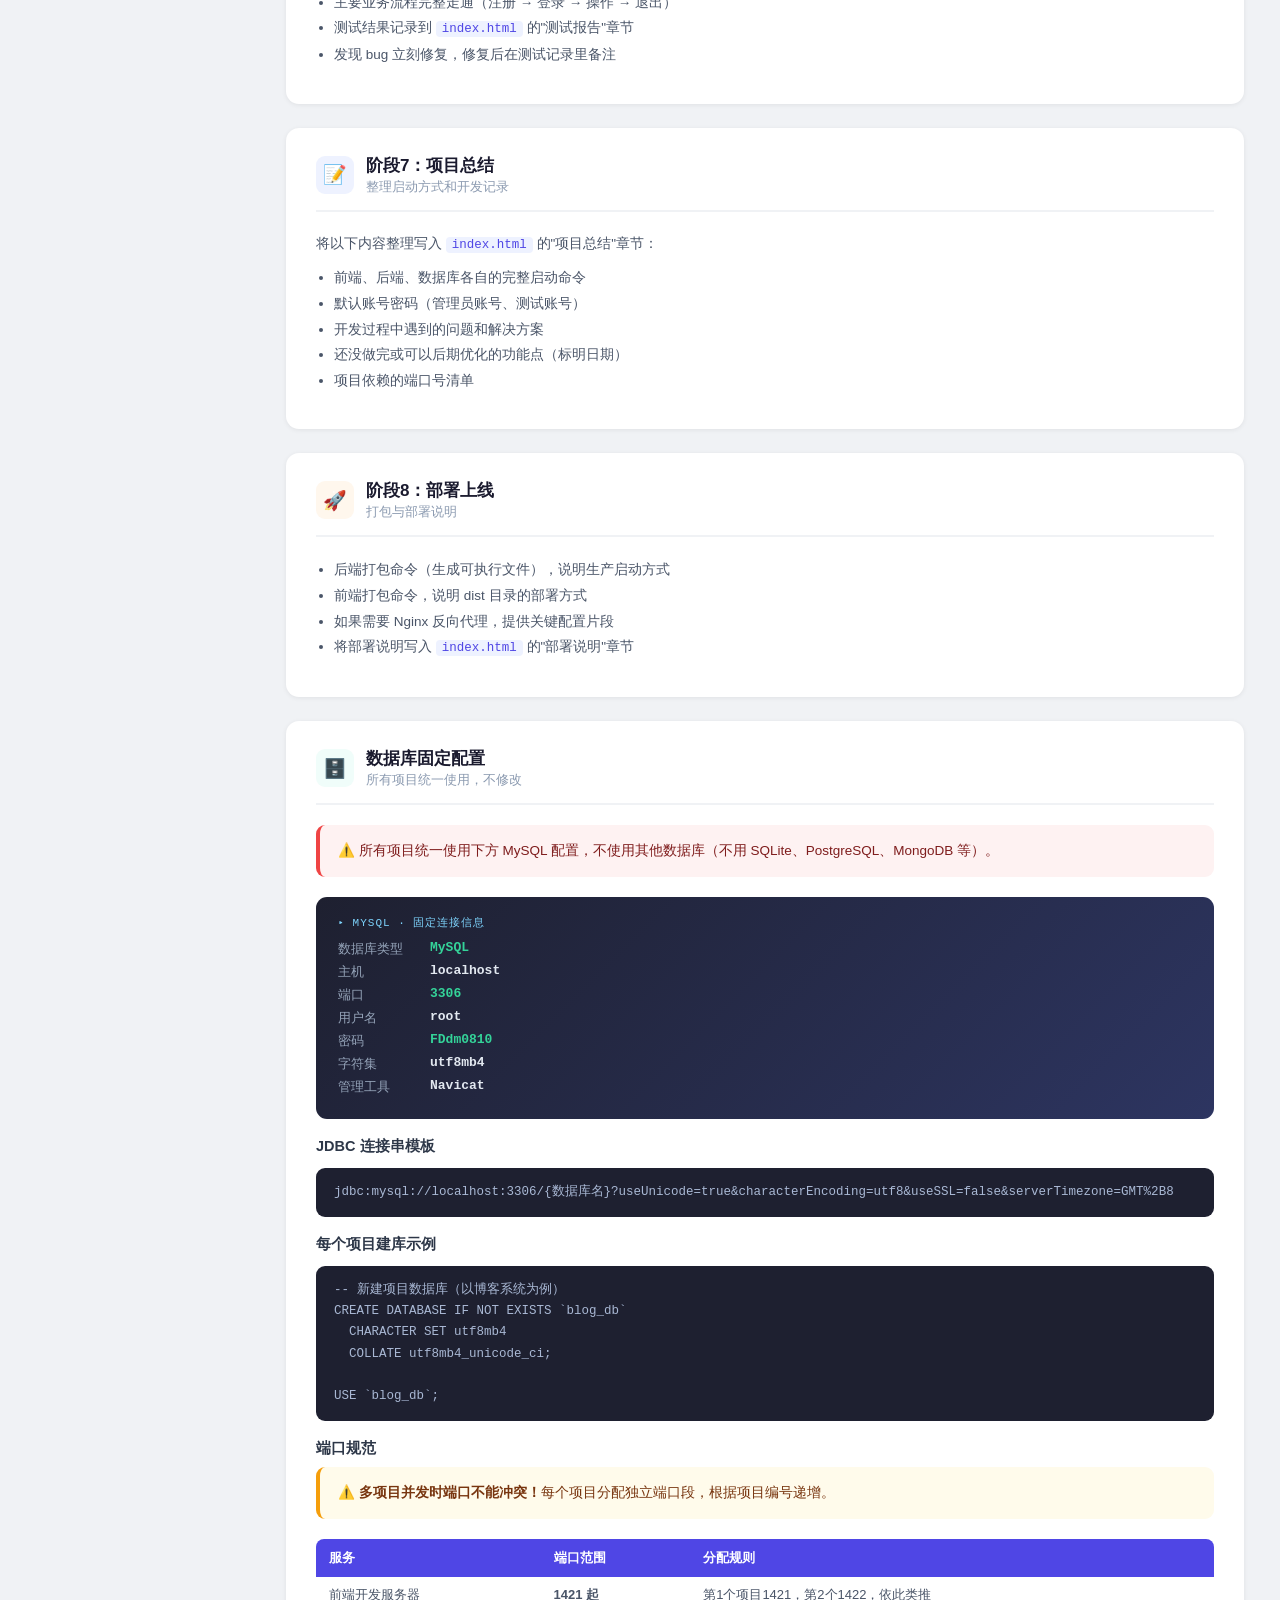
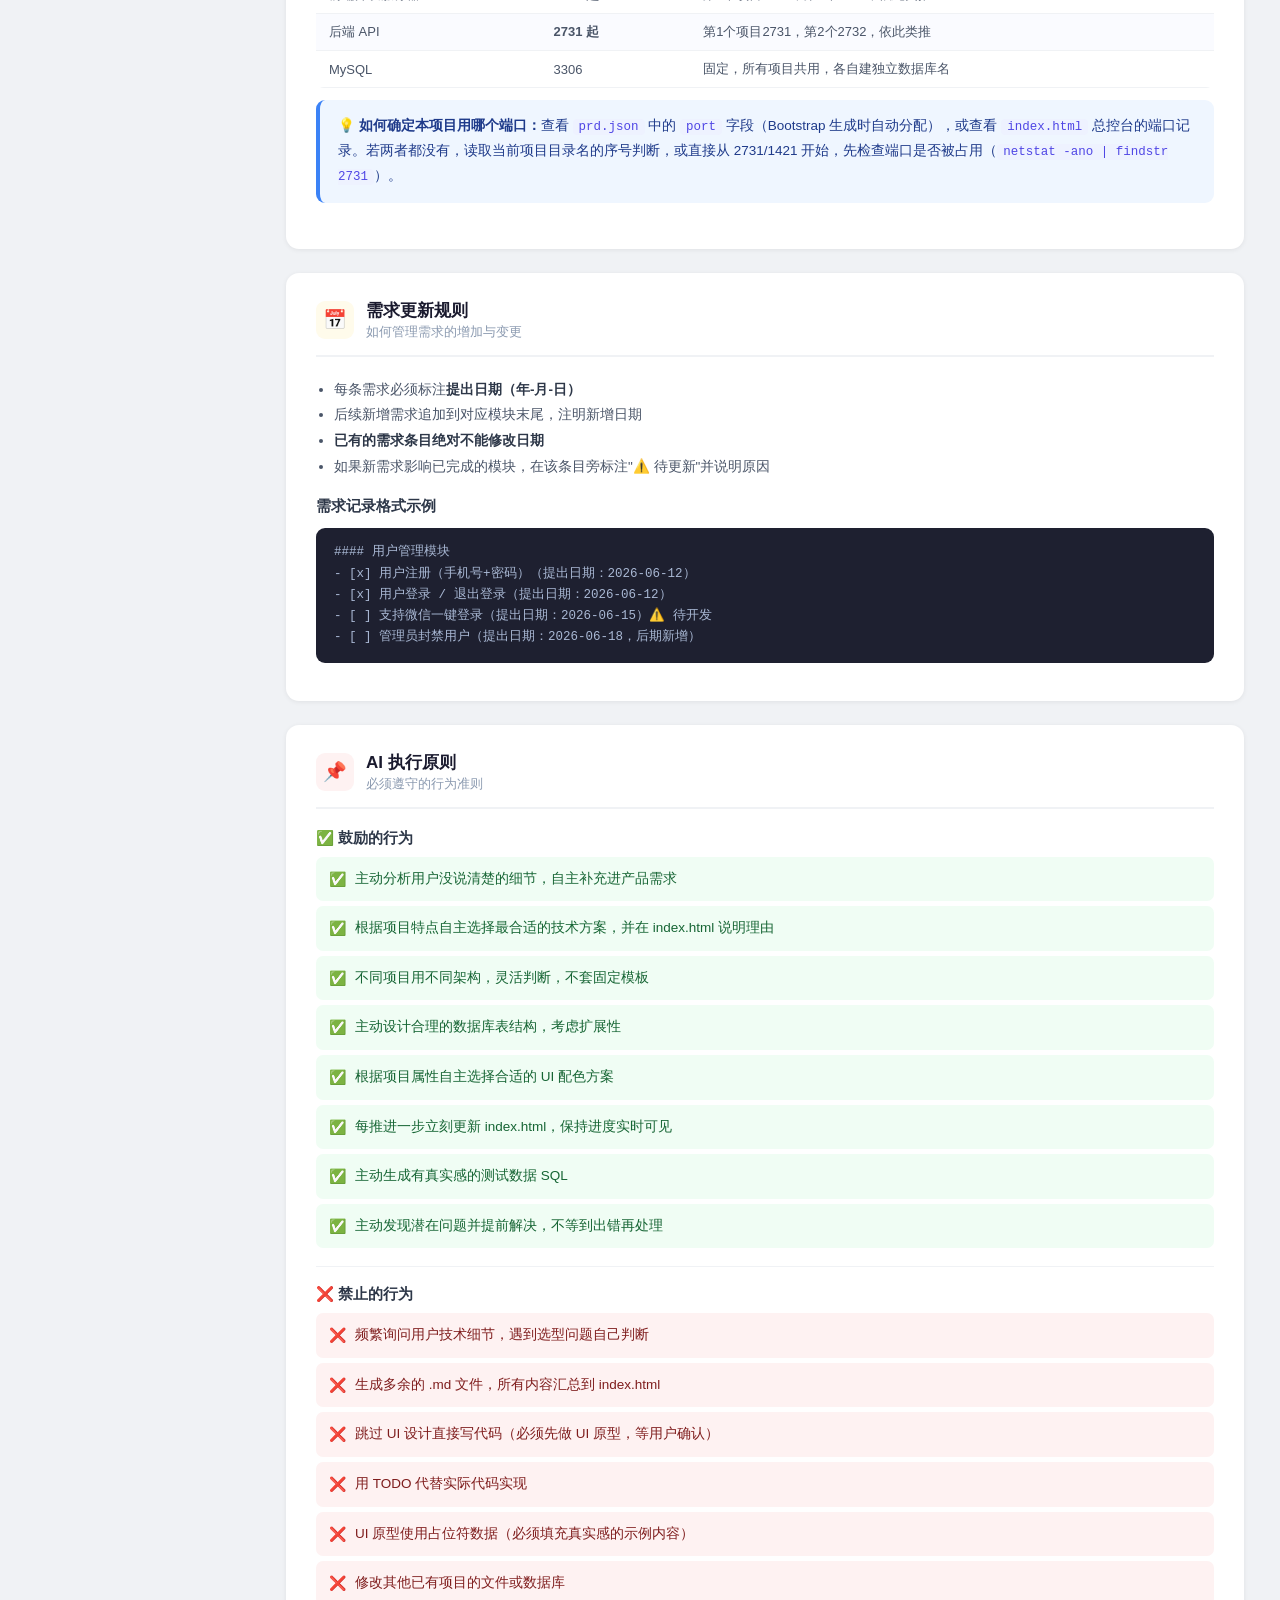
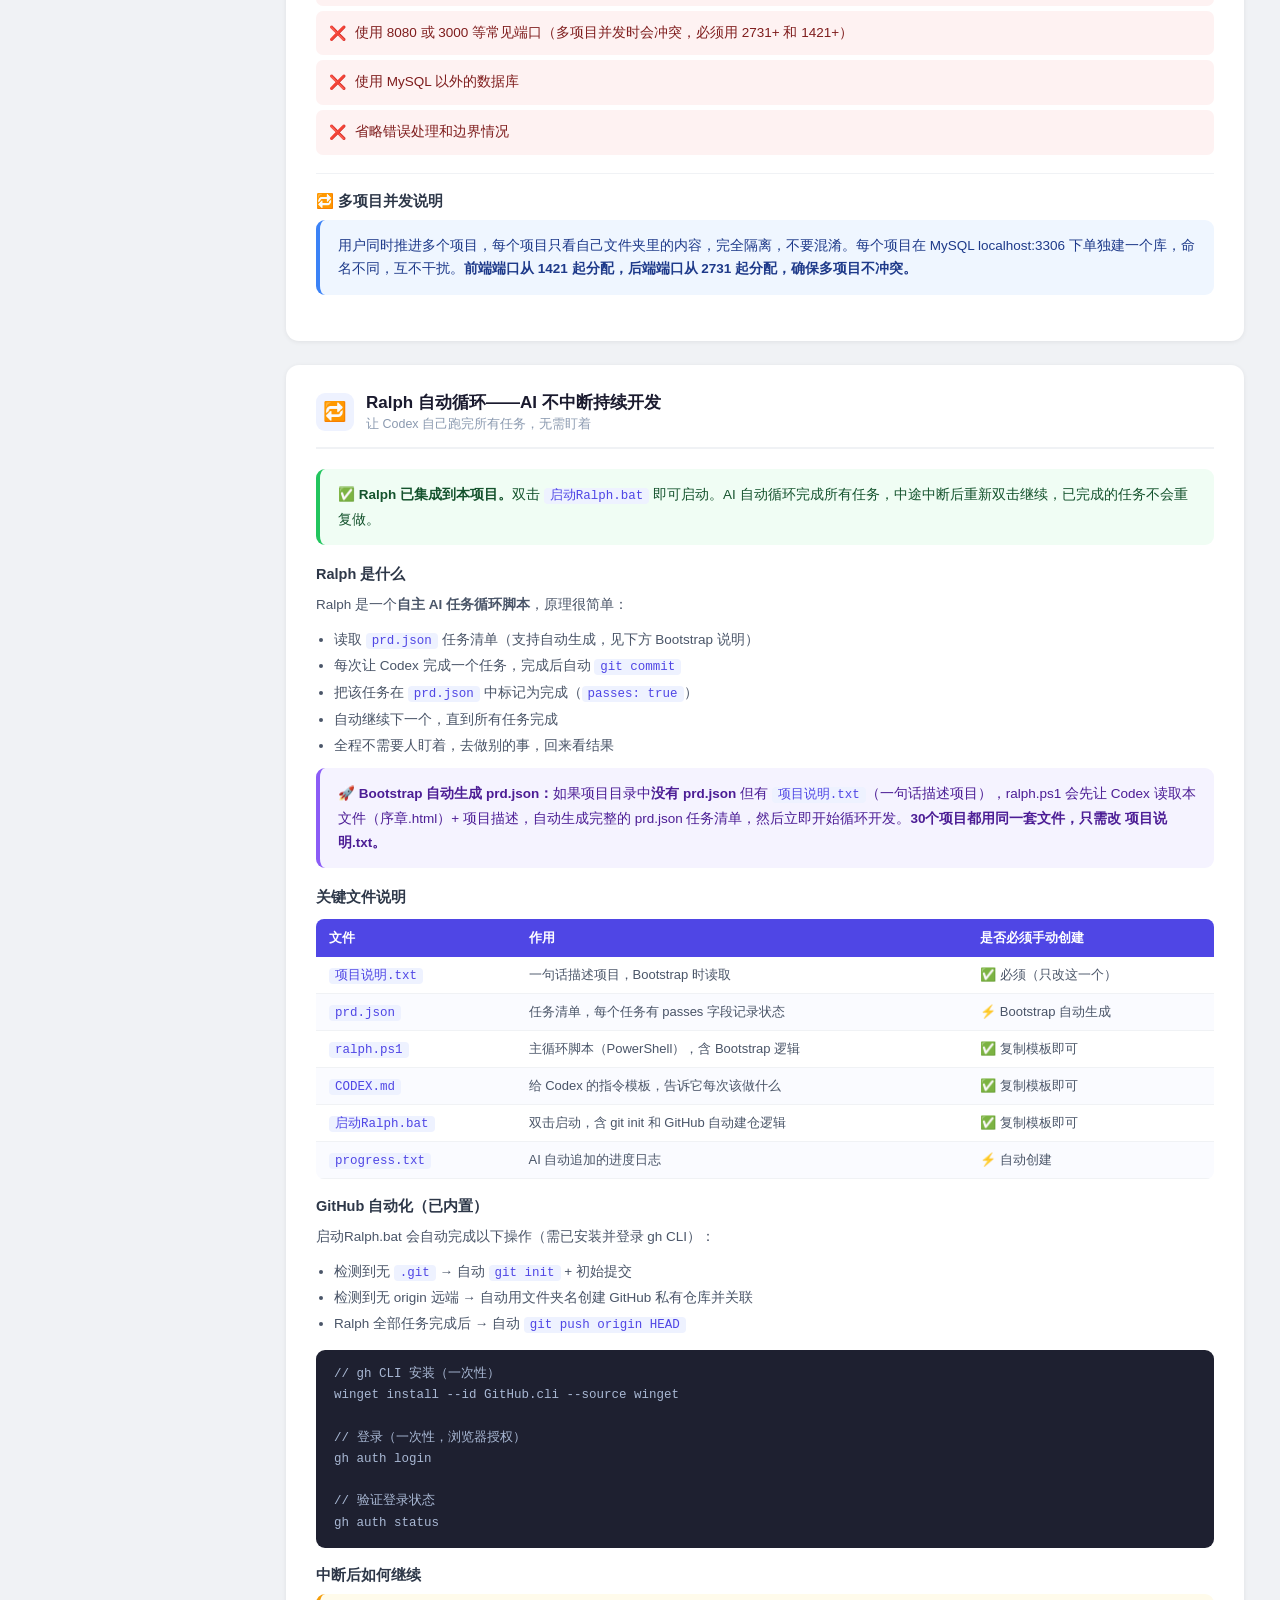
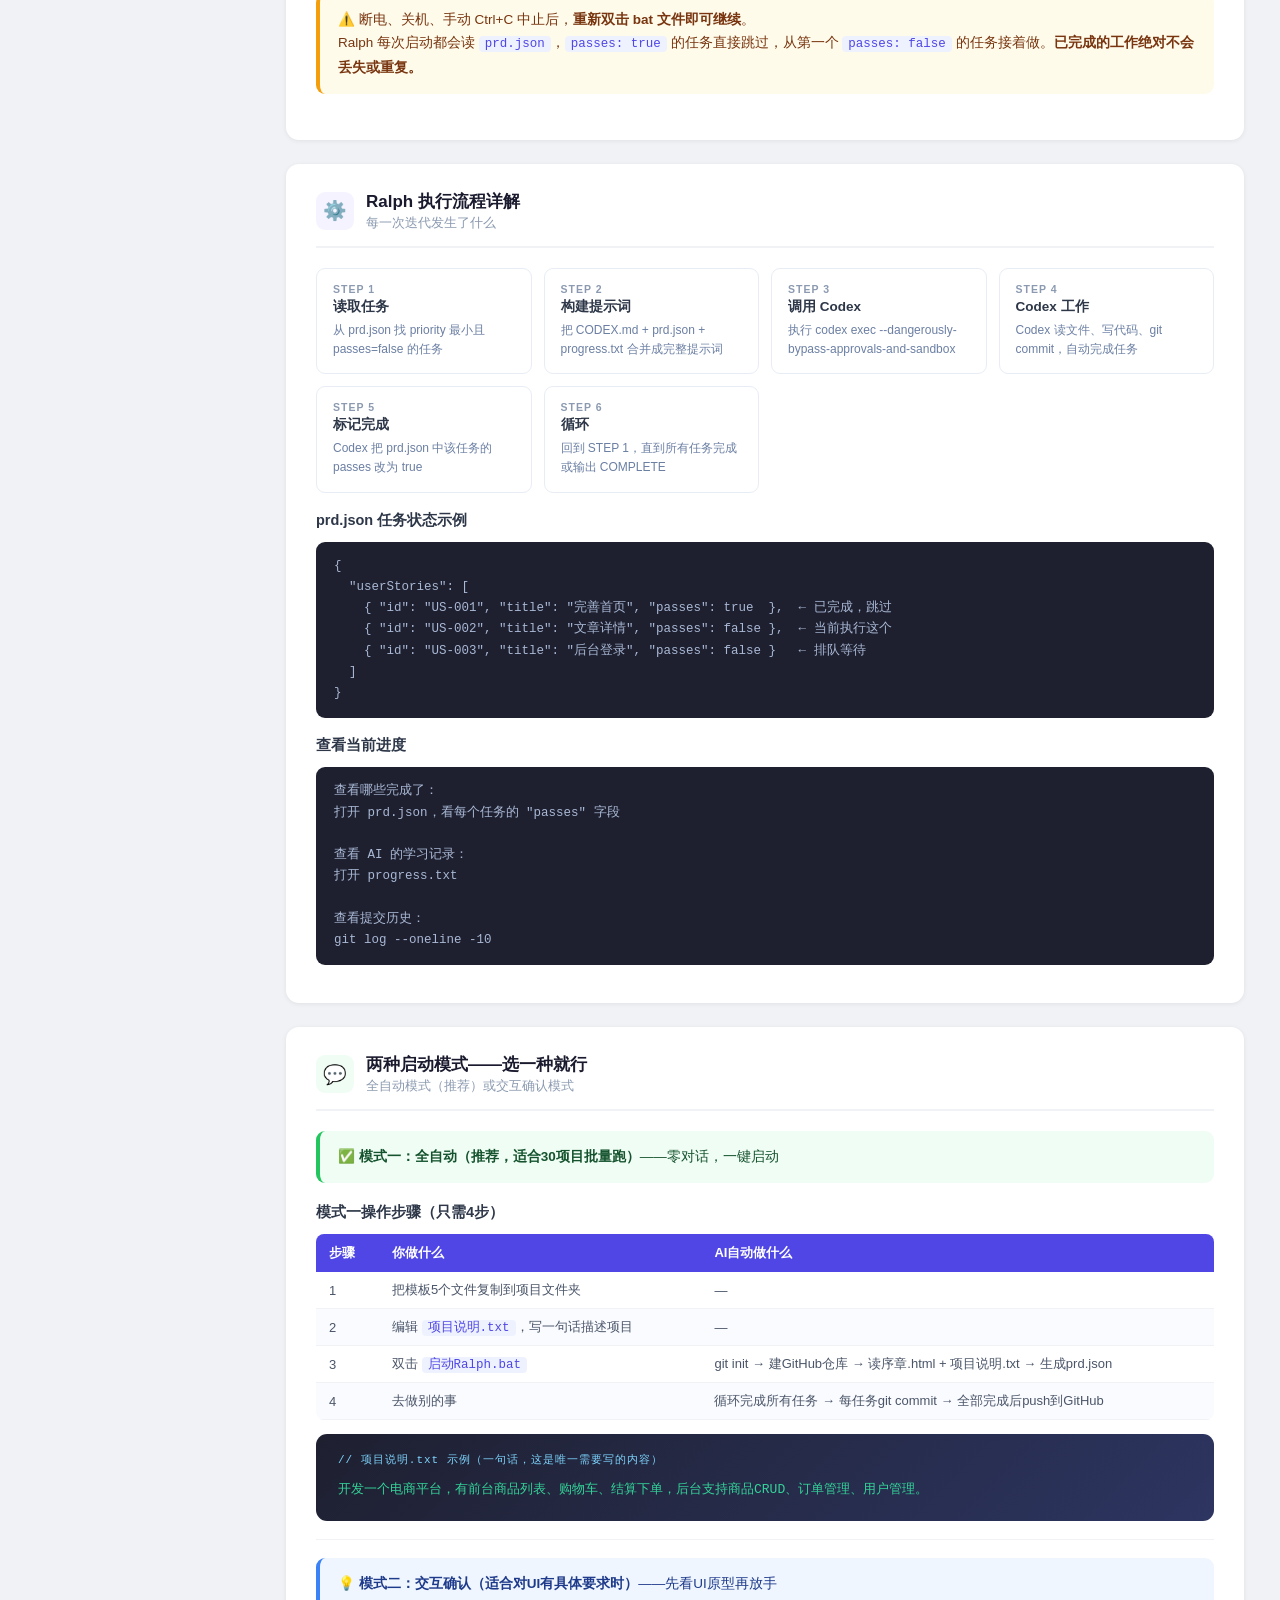
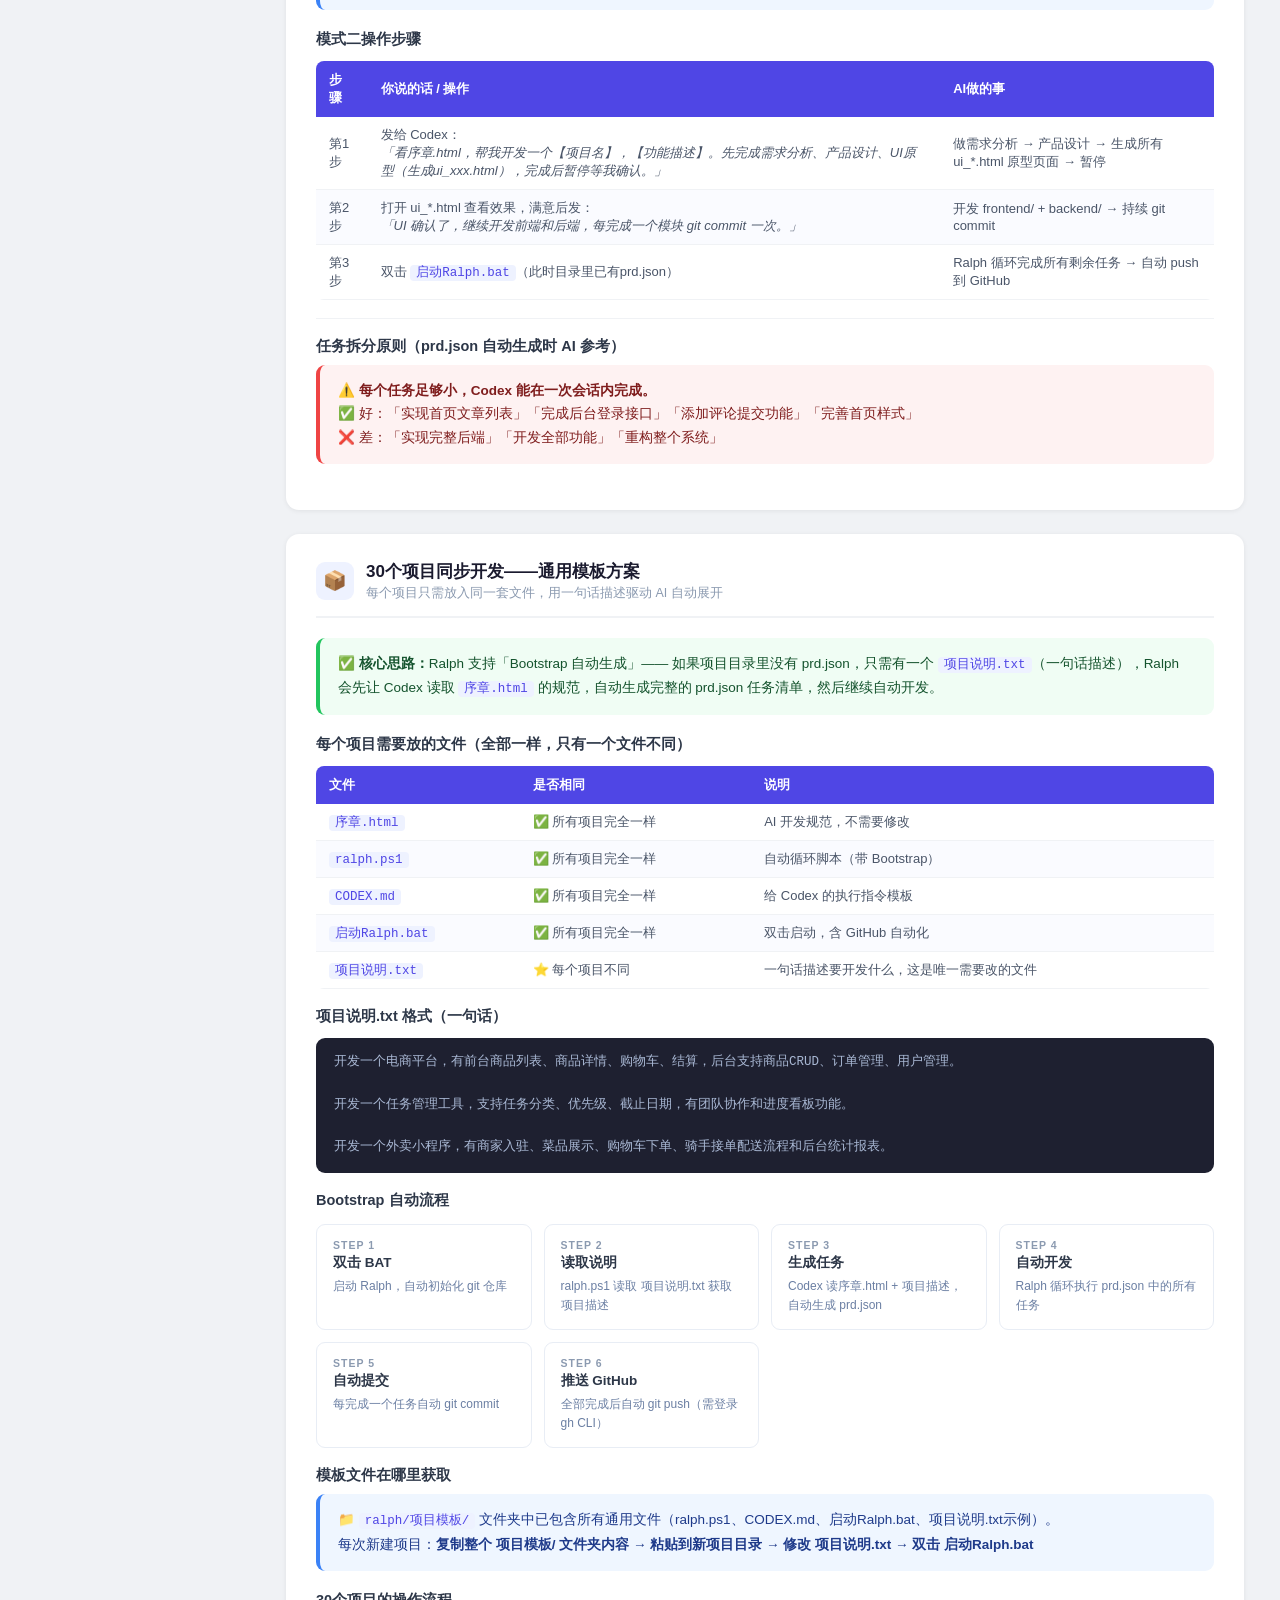
==== commit 87c90c2f: "docs: 序章重构——加AI快速参考、两种启动模式对比表，逻辑更清晰 Co-authored-by: Cursor <cursoragent@cursor.com>" ====
--- a/序章.html
+++ b/序章.html
@@ -220,7 +220,17 @@
     <span class="badge">v3.1 · 2026-06-12 · 适用于所有新项目</span>
   </div>
 
-  <div class="alert alert-red">
+  <!-- ===== AI 快速参考 ===== -->
+  <div class="alert alert-red" style="font-size:14px;line-height:2;">
+    ⚡ <strong>AI 快速参考（先读这里）：</strong><br>
+    ① 你当前处于 <strong>Ralph 自动循环模式</strong>——由 ralph.ps1 驱动，每次只完成 prd.json 中一个任务<br>
+    ② 完成任务后：<code>git add . && git commit -m "feat: [US-XXX] 标题"</code>，然后把 prd.json 该任务 passes 改为 true<br>
+    ③ <strong>不要 git push</strong>（BAT自动处理）、<strong>不要询问用户</strong>（直接执行）、<strong>不要生成 .md 文件</strong><br>
+    ④ 前端端口从 <strong>1421</strong> 起、后端端口从 <strong>2731</strong> 起，MySQL 固定 3306<br>
+    ⑤ 所有产品信息、进度、总结都写进 <code>index.html</code>，不要建多余文件
+  </div>
+
+  <div class="alert alert-yellow">
     ⚠️ <strong>强制阅读：</strong>本文件是你开始任何项目前必须完整读完的唯一参考文档。不允许频繁打断用户询问细节，遇到任何技术选型、架构决策，自己根据项目特点判断，只在 UI 设计完成后暂停等待用户确认。
   </div>
 
@@ -830,73 +840,68 @@
   <div class="section" id="s-ralph-prompt">
     <div class="section-hd">
       <div class="s-icon bg-green">💬</div>
-      <div><div class="s-title">如何对 Codex 说——开始新项目的标准话术</div><div class="s-sub">复制这段话发给 Codex，它就知道怎么做了</div></div>
-    </div>
-
-    <div class="alert alert-purple">
-      📌 <strong>重要：</strong>先用 Codex 做完 PHASE 0~2（需求分析、产品设计、UI原型），等你确认 UI 后，再配合 Ralph 自动完成剩余开发。
-    </div>
-
-    <h3>第一步：启动新项目（发给 Codex 交互模式）</h3>
-    <div class="db-card">
-      <div class="db-title">// 复制这段话，粘贴给 Codex</div>
-      <div style="color:#e2e8f0;line-height:1.9;font-size:13px;">
-        看序章.html 文件，然后帮我开发一个【<span style="color:#34d399">填写你的项目名称</span>】，【<span style="color:#34d399">一句话描述功能</span>】。<br>
-        先完成 PHASE 0 需求分析、PHASE 1 产品设计、PHASE 2 UI设计原型（生成 ui_xxx.html 文件），<br>
-        完成后暂停等我确认 UI，我确认后你再继续。
-      </div>
-    </div>
-
-    <h3>第二步：确认 UI 后继续（确认后发给 Codex）</h3>
-    <div class="db-card">
-      <div class="db-title">// UI 原型确认后发这段</div>
-      <div style="color:#e2e8f0;line-height:1.9;font-size:13px;">
-        UI 确认了，继续做 PHASE 3 前端开发和 PHASE 4 后端开发。<br>
-        每做完一个功能模块就 git commit 一次，保持提交频率。
-      </div>
-    </div>
-
-    <h3>第三步：配合 Ralph 自动完成剩余任务</h3>
-    <p>当 Codex 完成了前后端基础框架后，把剩余要完成的功能写入 <code>prd.json</code>，然后：</p>
-    <ul>
-      <li>双击 <code>启动Ralph-博客开发.bat</code></li>
-      <li>Ralph 自动让 Codex 循环完成所有剩余任务</li>
-      <li>你可以去做别的事，回来看 <code>progress.txt</code> 查进度</li>
-    </ul>
-
-    <h3>完整对话示例（博客项目）</h3>
+      <div><div class="s-title">两种启动模式——选一种就行</div><div class="s-sub">全自动模式（推荐）或交互确认模式</div></div>
+    </div>
+
+    <!-- 模式一 -->
+    <div class="alert alert-green">
+      ✅ <strong>模式一：全自动（推荐，适合30项目批量跑）</strong>——零对话，一键启动
+    </div>
+
+    <h3>模式一操作步骤（只需4步）</h3>
     <table>
-      <thead><tr><th>你说的话</th><th>Codex 做的事</th><th>你需要做什么</th></tr></thead>
+      <thead><tr><th>步骤</th><th>你做什么</th><th>AI自动做什么</th></tr></thead>
       <tbody>
-        <tr><td>看序章.html，帮我开发一个博客系统，有前台和后台</td><td>做需求分析、产品设计、生成 ui_*.html 原型</td><td>查看 ui_*.html，确认样式是否满意</td></tr>
-        <tr><td>UI 确认了，继续做前后端</td><td>开发 frontend/ 和 backend/，git commit</td><td>看代码是否基本可运行</td></tr>
-        <tr><td>（无需说话）双击 bat 文件</td><td>Ralph 自动循环完成 prd.json 中所有任务</td><td>等待，查看 progress.txt</td></tr>
-        <tr><td>cd backend &amp;&amp; node server.js</td><td>—</td><td>访问 http://localhost:8942 验收</td></tr>
+        <tr><td>1</td><td>把模板5个文件复制到项目文件夹</td><td>—</td></tr>
+        <tr><td>2</td><td>编辑 <code>项目说明.txt</code>，写一句话描述项目</td><td>—</td></tr>
+        <tr><td>3</td><td>双击 <code>启动Ralph.bat</code></td><td>git init → 建GitHub仓库 → 读序章.html + 项目说明.txt → 生成prd.json</td></tr>
+        <tr><td>4</td><td>去做别的事</td><td>循环完成所有任务 → 每任务git commit → 全部完成后push到GitHub</td></tr>
       </tbody>
     </table>
 
-    <h3>prd.json 怎么写（新项目模板）</h3>
-    <pre>{
-  "project": "项目名称",
-  "branchName": "ralph/功能名称",
-  "description": "本次开发目标",
-  "userStories": [
-    {
-      "id": "US-001",
-      "title": "第一个功能",
-      "description": "作为用户，我希望...",
-      "acceptanceCriteria": ["验收标准1", "验收标准2"],
-      "priority": 1,
-      "passes": false,
-      "notes": "备注（可选）"
-    }
-  ]
-}</pre>
-
+    <div class="db-card" style="margin:14px 0;">
+      <div class="db-title">// 项目说明.txt 示例（一句话，这是唯一需要写的内容）</div>
+      <div style="color:#34d399;line-height:2;font-size:13px;">
+        开发一个电商平台，有前台商品列表、购物车、结算下单，后台支持商品CRUD、订单管理、用户管理。
+      </div>
+    </div>
+
+    <hr>
+
+    <!-- 模式二 -->
+    <div class="alert alert-blue">
+      💡 <strong>模式二：交互确认（适合对UI有具体要求时）</strong>——先看UI原型再放手
+    </div>
+
+    <h3>模式二操作步骤</h3>
+    <table>
+      <thead><tr><th>步骤</th><th>你说的话 / 操作</th><th>AI做的事</th></tr></thead>
+      <tbody>
+        <tr>
+          <td>第1步</td>
+          <td>发给 Codex：<br><em>「看序章.html，帮我开发一个【项目名】，【功能描述】。先完成需求分析、产品设计、UI原型（生成ui_xxx.html），完成后暂停等我确认。」</em></td>
+          <td>做需求分析 → 产品设计 → 生成所有 ui_*.html 原型页面 → 暂停</td>
+        </tr>
+        <tr>
+          <td>第2步</td>
+          <td>打开 ui_*.html 查看效果，满意后发：<br><em>「UI 确认了，继续开发前端和后端，每完成一个模块 git commit 一次。」</em></td>
+          <td>开发 frontend/ + backend/ → 持续 git commit</td>
+        </tr>
+        <tr>
+          <td>第3步</td>
+          <td>双击 <code>启动Ralph.bat</code>（此时目录里已有prd.json）</td>
+          <td>Ralph 循环完成所有剩余任务 → 自动 push 到 GitHub</td>
+        </tr>
+      </tbody>
+    </table>
+
+    <hr>
+
+    <h3>任务拆分原则（prd.json 自动生成时 AI 参考）</h3>
     <div class="alert alert-red">
-      ⚠️ <strong>任务拆分原则：每个任务要足够小，Codex 能在一次会话内完成。</strong><br>
-      ✅ 好的任务：「添加评论列表API」「完善首页文章展示」「实现登录验证」<br>
-      ❌ 太大：「实现完整登录系统」「重构整个后端」「开发全部功能」
+      ⚠️ <strong>每个任务足够小，Codex 能在一次会话内完成。</strong><br>
+      ✅ 好：「实现首页文章列表」「完成后台登录接口」「添加评论提交功能」「完善首页样式」<br>
+      ❌ 差：「实现完整后端」「开发全部功能」「重构整个系统」
     </div>
   </div>
 
